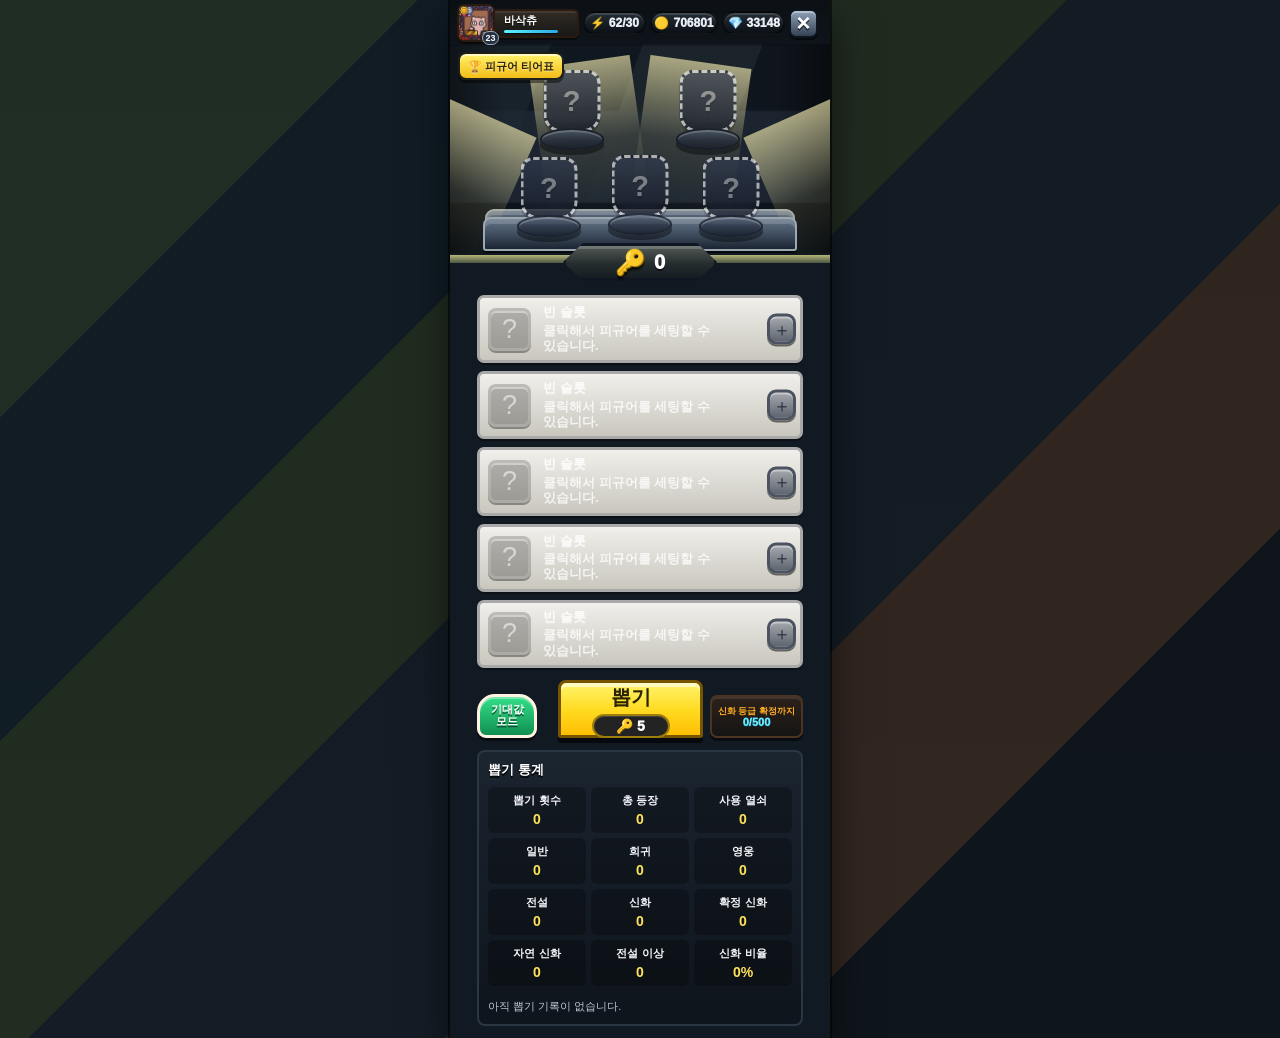
==== index.html @ 15b529f8 "Update index.html" ====
﻿<!DOCTYPE html>
<html lang="ko">
<head>
  <meta charset="UTF-8" />
  <meta name="viewport" content="width=device-width, initial-scale=1.0" />
  <title>블롭 피규어 뽑기 시뮬레이터 v6</title>
  <style>
    :root {
      --bg: #111725;
      --panel: #20283a;
      --line: #44516d;
      --text: #f7f8fc;
      --muted: #b9c1d5;
      --yellow: #ffd83d;
      --green: #00d94d;
      --normal: #D1CFCB;
      --rare: #88CEEE;
      --hero: #CEA7F6;
      --legend: #F3CC66;
      --mythic: #FDA742;
    }
    * { box-sizing: border-box; }
    body {
      margin: 0;
      min-height: 100vh;
      font-family: "Pretendard", "SUIT", "Noto Sans KR", "Apple SD Gothic Neo", "Malgun Gothic", "Segoe UI", sans-serif;
      letter-spacing: 0;
      color: var(--text);
      background:
        radial-gradient(circle at 50% 0%, rgba(255, 216, 61, 0.18), transparent 34%),
        linear-gradient(180deg, #0b1020 0%, #151c2d 48%, #0d111c 100%);
      display: flex;
      justify-content: center;
      padding: 22px 12px;
    }
    .app { width: min(430px, 100%); }
    .topbar { display: flex; justify-content: space-between; align-items: center; gap: 10px; margin-bottom: 10px; }
    h1 { margin: 0; font-size: 22px; letter-spacing: 0; }
    .subtitle { margin: 5px 0 0; color: var(--muted); font-size: 12px; line-height: 1.35; }
    button { font-family: inherit; }
    .small-btn {
      border: 1px solid rgba(255,255,255,0.16);
      background: rgba(255,255,255,0.08);
      color: var(--text);
      border-radius: 12px;
      padding: 9px 11px;
      font-weight: 900;
      cursor: pointer;
      white-space: nowrap;
    }
    .machine {
      position: relative;
      min-height: 245px;
      border: 2px solid rgba(255,255,255,0.12);
      border-radius: 22px 22px 8px 8px;
      overflow: hidden;
      background:
        linear-gradient(rgba(0,0,0,.36), rgba(0,0,0,.30)),
        radial-gradient(circle at 20% 22%, rgba(255,255,255,.12), transparent 16%),
        radial-gradient(circle at 80% 15%, rgba(255,255,255,.10), transparent 18%),
        linear-gradient(135deg, #1b2b3f 0%, #111827 100%);
      box-shadow: 0 16px 50px rgba(0,0,0,.38);
    }
    .tier-open-btn {
      position: absolute;
      left: 8px;
      top: 8px;
      z-index: 8;
      min-height: 28px;
      padding: 0 8px;
      border: 2px solid rgba(7, 13, 20, .9);
      border-radius: 8px;
      background: linear-gradient(180deg, #fff36b, #f4bd18);
      color: #2e2403;
      font: inherit;
      font-size: 11px;
      font-weight: 1000;
      cursor: pointer;
      box-shadow: inset 0 2px 0 rgba(255,255,255,.58), 0 3px 0 rgba(0,0,0,.45);
      text-shadow: 0 1px 0 rgba(255,255,255,.45);
      white-space: nowrap;
    }
    .tier-open-btn:active {
      transform: translateY(2px);
      box-shadow: inset 0 2px 0 rgba(255,255,255,.5), 0 1px 0 rgba(0,0,0,.45);
    }
    .spotlight {
      position: absolute;
      width: 130px;
      height: 190px;
      background: radial-gradient(ellipse at top, rgba(255,245,190,.42), rgba(255,245,190,.08) 42%, transparent 72%);
      transform-origin: top;
      opacity: .72;
      pointer-events: none;
    }
    .spotlight.s1 { left: -18px; top: 56px; transform: rotate(20deg); }
    .spotlight.s2 { right: -18px; top: 56px; transform: rotate(-20deg); }
    .spotlight.s3 { left: 18px; top: -24px; transform: rotate(-32deg); }
    .spotlight.s4 { right: 18px; top: -24px; transform: rotate(32deg); }
    .stage {
      position: absolute;
      left: 28px;
      right: 28px;
      bottom: 16px;
      height: 68px;
      border-radius: 18px 18px 10px 10px;
      background: linear-gradient(180deg, #59657b, #2e3748 62%, #1f2736);
      border: 2px solid #728097;
      box-shadow: inset 0 10px 20px rgba(255,255,255,.1), 0 -4px 0 rgba(0,0,0,.35);
    }
    .slots { position: relative; z-index: 2; height: 218px; }
    .slot-stand {
      position: absolute;
      width: 78px;
      height: 88px;
      transform: translateX(-50%);
      cursor: pointer;
      user-select: none;
      transition: transform .12s ease;
    }
    .slot-stand:hover { transform: translateX(-50%) translateY(-2px); }
    .slot-stand.empty { cursor: default; opacity: .72; }
    .slot-stand.empty:hover { transform: translateX(-50%); }
    .empty-figure {
      background: linear-gradient(180deg, #323b4f, #171d2b) !important;
      border-style: dashed !important;
      color: rgba(255,255,255,.55);
      font-size: 24px;
    }
    .slot-stand[data-index="0"] { left: 28%; top: 12px; }
    .slot-stand[data-index="1"] { left: 72%; top: 12px; }
    .slot-stand[data-index="2"] { left: 22%; top: 103px; }
    .slot-stand[data-index="3"] { left: 50%; top: 95px; }
    .slot-stand[data-index="4"] { left: 78%; top: 103px; }
    .pedestal {
      position: absolute;
      left: 7px;
      right: 7px;
      bottom: 0;
      height: 25px;
      border-radius: 50%;
      background: linear-gradient(180deg, #59627a, #1d2434);
      border: 2px solid rgba(255,255,255,.28);
      box-shadow: 0 5px 0 rgba(0,0,0,.35);
    }
    .slot-stand.legend .pedestal { box-shadow: 0 5px 0 rgba(0,0,0,.35), 0 0 18px rgba(255,214,74,.58); }
    .slot-stand.mythic .pedestal { box-shadow: 0 5px 0 rgba(0,0,0,.35), 0 0 18px rgba(255,163,58,.58); }
    .figure-icon {
      position: absolute;
      left: 50%;
      bottom: 17px;
      width: 58px;
      height: 68px;
      transform: translateX(-50%);
      border-radius: 46% 46% 42% 42%;
      display: flex;
      align-items: center;
      justify-content: center;
      font-size: 29px;
      font-weight: 900;
      border: 3px solid rgba(255,255,255,.82);
      box-shadow: inset 0 -8px 0 rgba(0,0,0,.11), 0 0 18px rgba(255,255,255,.14);
      overflow: hidden;
      text-shadow: 0 2px 1px rgba(0,0,0,.22);
    }
    .figure-icon img, .mini-icon img {
      width: 100%; height: 100%; object-fit: contain; display: block; position: relative; z-index: 2;
    }
    .fallback-emoji {
      width: 100%; height: 100%; display: none; align-items: center; justify-content: center; position: absolute; inset: 0; z-index: 1;
    }
    .slot-stand.locked .figure-icon::after {
      content: "🔒";
      position: absolute;
      right: -13px;
      top: -12px;
      font-size: 19px;
      filter: drop-shadow(0 2px 1px rgba(0,0,0,.5));
      z-index: 3;
    }
    .key-badge {
      margin: -11px auto 12px;
      position: relative;
      z-index: 4;
      width: 188px;
      height: 44px;
      background: linear-gradient(180deg, #424a58, #252b36);
      border: 3px solid #111723;
      border-radius: 12px;
      display: flex;
      justify-content: center;
      align-items: center;
      gap: 8px;
      box-shadow: 0 3px 0 rgba(255,255,255,.15) inset, 0 5px 0 rgba(0,0,0,.45);
      font-size: 24px;
      font-weight: 1000;
    }
    .key-badge .key { color: var(--yellow); font-size: 25px; }
    .controls-panel {
      background: rgba(9, 13, 24, 0.54);
      border: 1px solid rgba(255,255,255,.12);
      border-radius: 16px;
      padding: 12px;
      margin-bottom: 12px;
      display: grid;
      grid-template-columns: 1fr 1fr;
      gap: 10px;
    }
    .control-box {
      background: rgba(255,255,255,.07);
      border: 1px solid rgba(255,255,255,.09);
      border-radius: 13px;
      padding: 10px;
    }
    .control-label { color: var(--muted); font-size: 12px; font-weight: 800; margin-bottom: 6px; }
    .control-value { font-size: 18px; font-weight: 1000; }
    .control-box input {
      width: 100%; border: 0; border-radius: 10px; padding: 8px 9px;
      background: rgba(0,0,0,.32); color: var(--text); font-size: 16px; font-weight: 900; outline: none;
    }
    .results { display: flex; flex-direction: column; gap: 8px; }
    .card {
      position: relative;
      overflow: hidden;
      min-height: 72px;
      border-radius: 11px;
      border: 3px solid rgba(0,0,0,.33);
      display: grid;
      grid-template-columns: 54px 1fr 34px;
      gap: 8px;
      align-items: center;
      padding: 8px;
      color: #252220;
      box-shadow: inset 0 3px 0 rgba(255,255,255,.35), 0 2px 0 rgba(0,0,0,.36);
    }
    .card > * {
      position: relative;
      z-index: 1;
    }
    .card.normal { background: linear-gradient(180deg, #E7E5E1, var(--normal)); }
    .card.rare { background: linear-gradient(180deg, #BDE8FA, var(--rare)); }
    .card.hero { background: linear-gradient(180deg, #E4CDFB, var(--hero)); }
    .card.legend { background: linear-gradient(180deg, #FFE38F, var(--legend)); }
    .card.mythic { background: linear-gradient(180deg, #FFC46E, var(--mythic)); }
    .card.empty {
      background: linear-gradient(180deg, #384259, #242c3d);
      color: rgba(255,255,255,.78);
      border-color: rgba(255,255,255,.12);
      box-shadow: inset 0 3px 0 rgba(255,255,255,.08), 0 2px 0 rgba(0,0,0,.36);
    }
    .card.empty .card-title,
    .card.empty .effect-line { color: rgba(255,255,255,.78); }
    .card.empty .mini-icon {
      background: rgba(0,0,0,.25);
      border-color: rgba(255,255,255,.16);
      color: rgba(255,255,255,.55);
    }
    .mini-icon {
      width: 48px;
      height: 48px;
      border-radius: 10px;
      background: rgba(255,255,255,.55);
      border: 3px solid rgba(0,0,0,.22);
      display: flex;
      align-items: center;
      justify-content: center;
      font-size: 27px;
      box-shadow: inset 0 -4px 0 rgba(0,0,0,.08);
      overflow: hidden;
      position: relative;
    }
    .slot-stand.normal .figure-icon, .card.normal .mini-icon { background: linear-gradient(180deg, #E7E5E1, var(--normal)); }
    .slot-stand.rare .figure-icon, .card.rare .mini-icon { background: linear-gradient(180deg, #BDE8FA, var(--rare)); }
    .slot-stand.hero .figure-icon, .card.hero .mini-icon { background: linear-gradient(180deg, #E4CDFB, var(--hero)); }
    .slot-stand.legend .figure-icon, .card.legend .mini-icon { background: linear-gradient(180deg, #FFE38F, var(--legend)); }
    .slot-stand.mythic .figure-icon, .card.mythic .mini-icon { background: linear-gradient(180deg, #FFC46E, var(--mythic)); }
    .card-title {
      font-weight: 1000;
      font-size: 14px;
      line-height: 1.18;
      margin-bottom: 4px;
      color: #15171b;
    }
    .grade-name { color: #fff; text-shadow: 0 1px 2px rgba(0,0,0,.75); }
    .grade-percent { color: #ffe600; text-shadow: 0 1px 2px rgba(0,0,0,.75); }
    .effect-line {
      font-weight: 900;
      font-size: 14px;
      line-height: 1.25;
      color: #222;
      word-break: keep-all;
    }
    .value-highlight { color: var(--green); text-shadow: 0 1px 0 rgba(0,0,0,.28); font-weight: 1000; }
    .lock-btn {
      width: 34px; height: 34px; border-radius: 10px; border: 2px solid rgba(0,0,0,.32);
      background: rgba(255,255,255,.45); font-size: 19px; cursor: pointer;
      display: flex; align-items: center; justify-content: center;
    }
    .card.locked .lock-btn { background: #505866; color: white; }
    .card.locked { outline: 3px solid rgba(255,255,255,.45); }
    .draw-area {
      position: sticky; bottom: 0; margin-top: 14px; padding: 10px 0 0;
      background: linear-gradient(180deg, transparent, rgba(13,17,28,.94) 28%);
      display: grid; grid-template-columns: 84px 1fr 106px; gap: 8px; align-items: end;
    }
    .info-btn {
      height: 60px; border-radius: 17px; border: 3px solid #162236;
      background: linear-gradient(180deg, #43d36f, #0e8a48); color: white;
      font-size: 34px; font-weight: 1000; box-shadow: 0 5px 0 rgba(0,0,0,.46), inset 0 3px 0 rgba(255,255,255,.32);
      cursor: pointer;
    }
    .main-draw {
      position: relative; height: 68px; border-radius: 12px; border: 3px solid #8c6100;
      background: linear-gradient(180deg, #fff36b, #ffc400 70%, #ffb000);
      color: #2f2504; font-size: 24px; font-weight: 1000; cursor: pointer;
      box-shadow: 0 6px 0 rgba(0,0,0,.46), inset 0 4px 0 rgba(255,255,255,.58);
    }
    .main-draw .cost { display: block; margin-top: 3px; font-size: 15px; color: #332800; }
    .main-draw:active { transform: translateY(3px); box-shadow: 0 3px 0 rgba(0,0,0,.46), inset 0 4px 0 rgba(255,255,255,.58); }
    .pity-box {
      height: 58px; border-radius: 10px; border: 2px solid #5a3a25;
      background: linear-gradient(180deg, #2b231f, #171717); padding: 7px;
      font-size: 11px; font-weight: 1000; color: #ff8f2e; text-align: center; box-shadow: 0 4px 0 rgba(0,0,0,.45);
    }
    .pity-count { margin-top: 4px; color: #6ee6ff; font-size: 15px; }
    .pity-ready { color: #ffef61; animation: pulse 1.2s infinite; }
    @keyframes pulse { 50% { opacity: .58; } }
    .stats {
      margin-top: 12px;
      background: rgba(255,255,255,.07);
      border: 1px solid rgba(255,255,255,.12);
      border-radius: 16px;
      padding: 12px;
    }
    .stats h2 { margin: 0 0 8px; font-size: 15px; }
    .stat-grid { display: grid; grid-template-columns: repeat(3, 1fr); gap: 8px; }
    .stat-item { background: rgba(0,0,0,.24); border-radius: 10px; padding: 8px; text-align: center; font-weight: 900; font-size: 13px; }
    .stat-item span { display: block; margin-top: 3px; color: var(--yellow); font-size: 16px; }
    .log { margin-top: 12px; color: var(--muted); font-size: 12px; line-height: 1.55; max-height: 115px; overflow: auto; padding-right: 5px; }
    .log b { color: white; }
    @media (max-width: 390px) {
      .slot-stand { width: 70px; }
      .figure-icon { width: 48px; height: 58px; font-size: 26px; }
      .card { grid-template-columns: 50px 1fr 32px; gap: 7px; }
      .effect-line { font-size: 13px; }
      .draw-area { grid-template-columns: 72px 1fr 96px; }
      .main-draw { font-size: 22px; }
    }

    body {
      align-items: flex-start;
      padding: 0;
      background:
        linear-gradient(180deg, rgba(0,0,0,.22), rgba(0,0,0,.18)),
        linear-gradient(135deg, #293a2f 0 18%, #15232e 18% 32%, #293728 32% 46%, #18232d 46% 64%, #3c2f27 64% 78%, #121a22 78%);
    }
    .app {
      width: min(380px, 100%);
      min-height: 100vh;
      padding: 0 0 12px;
      position: relative;
      overflow: hidden;
      background: #111922;
      box-shadow: 0 0 0 2px rgba(0,0,0,.55), 0 18px 40px rgba(0,0,0,.55);
    }
    .topbar {
      height: 46px;
      margin: 0;
      padding: 4px 7px;
      display: grid;
      grid-template-columns: 122px 1fr 1.1fr 1fr 34px;
      gap: 4px;
      align-items: center;
      background: linear-gradient(180deg, rgba(10,14,17,.86), rgba(10,14,17,.42));
      position: relative;
      z-index: 6;
    }
    .player-card {
      height: 38px;
      min-width: 0;
      display: grid;
      grid-template-columns: 38px 1fr;
      align-items: center;
      position: relative;
    }
    .profile-tile {
      position: relative;
      width: 38px;
      height: 38px;
      border-radius: 7px;
      border: 2px solid #2a1a10;
      background: linear-gradient(180deg, #c5ad76, #644426);
      display: grid;
      place-items: center;
      font-size: 19px;
      box-shadow: inset 0 2px 0 rgba(255,255,255,.28), 0 2px 0 rgba(0,0,0,.5);
      overflow: visible;
      z-index: 2;
    }
    .profile-tile img {
      width: 100%;
      height: 100%;
      display: block;
      object-fit: contain;
      border-radius: 5px;
      position: relative;
      z-index: 2;
    }
    .profile-fallback {
      position: absolute;
      inset: 0;
      display: none;
      align-items: center;
      justify-content: center;
      font-weight: 900;
      color: #fff;
      text-shadow: 0 2px 0 rgba(0,0,0,.55);
    }
    .profile-tile b {
      position: absolute;
      right: -6px;
      bottom: -5px;
      min-width: 17px;
      height: 14px;
      border-radius: 7px;
      background: #253142;
      border: 1px solid #9ba7b7;
      color: #fff;
      font-size: 9px;
      line-height: 12px;
      text-align: center;
      z-index: 4;
    }
    .player-name {
      height: 29px;
      margin-left: -2px;
      padding: 4px 7px 3px 9px;
      border-radius: 3px 5px 5px 3px;
      border: 2px solid #2a1a10;
      background: linear-gradient(180deg, #322b22, #171817);
      color: #fff;
      font-size: 11px;
      font-weight: 900;
      line-height: 1;
      display: flex;
      flex-direction: column;
      justify-content: center;
      gap: 4px;
      text-shadow: 0 1px 0 rgba(0,0,0,.8);
      box-shadow: inset 0 2px 0 rgba(255,255,255,.08), 0 2px 0 rgba(0,0,0,.45);
      overflow: hidden;
      white-space: nowrap;
    }
    .player-name::after {
      content: "";
      display: block;
      width: 82%;
      height: 4px;
      border-radius: 3px;
      background: linear-gradient(90deg, #5af3ff, #2aa7e4);
      box-shadow: 0 1px 0 rgba(0,0,0,.55);
    }
    .hud-chip {
      height: 24px;
      min-width: 0;
      padding: 0 7px;
      border-radius: 13px;
      background: linear-gradient(180deg, rgba(37,47,55,.96), rgba(12,17,21,.96));
      border: 2px solid rgba(0,0,0,.52);
      display: flex;
      align-items: center;
      justify-content: center;
      gap: 4px;
      color: #e8eef5;
      font-weight: 1000;
      font-size: 12px;
      box-shadow: inset 0 2px 0 rgba(255,255,255,.12);
      white-space: nowrap;
      overflow: hidden;
    }
    .small-btn {
      width: 29px;
      height: 29px;
      padding: 0;
      border-radius: 7px;
      border: 2px solid #0c141d;
      background: linear-gradient(180deg, #8fa2b8, #344153);
      color: #fff;
      font-size: 24px;
      line-height: 22px;
      box-shadow: inset 0 2px 0 rgba(255,255,255,.35), 0 2px 0 rgba(0,0,0,.54);
      text-shadow: 0 2px 0 rgba(0,0,0,.55);
    }
    .machine {
      min-height: 219px;
      margin-top: -2px;
      border: 0;
      border-radius: 0;
      background:
        linear-gradient(90deg, rgba(0,0,0,.44), transparent 15% 85%, rgba(0,0,0,.44)),
        linear-gradient(180deg, rgba(6,10,15,.45) 0 30%, rgba(28,37,47,.92) 31% 72%, rgba(12,18,25,.9) 73%),
        linear-gradient(110deg, #283742 0 22%, #17222d 22% 42%, #2c3841 42% 68%, #161f28 68%);
      box-shadow: inset 0 -4px 0 #777b62, inset 0 -8px 0 #1a222c;
    }
    .machine::before {
      content: "";
      position: absolute;
      left: 35px;
      right: 35px;
      bottom: 23px;
      height: 27px;
      border-radius: 9px;
      background: linear-gradient(180deg, #637184, #303c4d 62%, #18212d);
      border: 2px solid #9fa7a6;
      box-shadow: inset 0 4px 0 rgba(255,255,255,.18), 0 5px 0 rgba(0,0,0,.5);
      z-index: 1;
    }
    .machine::after {
      content: "";
      position: absolute;
      left: 0;
      right: 0;
      bottom: 0;
      height: 8px;
      background: linear-gradient(180deg, #b5b579, #4c5544);
      box-shadow: 0 -2px 0 #111820;
      z-index: 3;
    }
    .stage {
      left: 33px;
      right: 33px;
      bottom: 12px;
      height: 34px;
      border-radius: 8px 8px 3px 3px;
      background: linear-gradient(180deg, #647387, #364354 64%, #1b2431);
      border-color: #9ca7b0;
      box-shadow: inset 0 5px 0 rgba(255,255,255,.16), 0 6px 0 rgba(0,0,0,.5);
      z-index: 2;
    }
    .slots { height: 210px; }
    .slot-stand {
      width: 74px;
      height: 88px;
      z-index: 4;
    }
    .slot-stand[data-index="0"] { left: 32%; top: 18px; }
    .slot-stand[data-index="1"] { left: 68%; top: 18px; }
    .slot-stand[data-index="2"] { left: 26%; top: 105px; }
    .slot-stand[data-index="3"] { left: 50%; top: 103px; }
    .slot-stand[data-index="4"] { left: 74%; top: 105px; }
    .pedestal {
      left: 5px;
      right: 5px;
      bottom: 0;
      height: 22px;
      border-radius: 50% 50% 46% 46%;
      background: linear-gradient(180deg, #48566d, #232b3b 58%, #151b27);
      border: 2px solid #0e1420;
      box-shadow: 0 5px 0 rgba(0,0,0,.55), inset 0 2px 0 rgba(255,255,255,.26);
    }
    .pedestal::before {
      content: none;
    }
    .figure-icon {
      bottom: 18px;
      width: 57px;
      height: 62px;
      border-radius: 13px 13px 17px 17px;
      border: 3px solid rgba(255,255,255,.86);
      box-shadow: inset 0 -6px 0 rgba(0,0,0,.12), 0 3px 0 rgba(0,0,0,.28);
    }
    .figure-icon img { padding: 2px; }
    .spotlight {
      width: 102px;
      height: 154px;
      background: linear-gradient(180deg, rgba(255,245,183,.72), rgba(255,240,155,.13) 52%, transparent);
      opacity: .86;
      filter: blur(.2px);
      z-index: 2;
    }
    .spotlight.s1 { left: -11px; top: 73px; transform: rotate(24deg); }
    .spotlight.s2 { right: -11px; top: 73px; transform: rotate(-24deg); }
    .spotlight.s3 { left: 78px; top: 18px; transform: rotate(-8deg); }
    .spotlight.s4 { right: 78px; top: 18px; transform: rotate(8deg); }
    .key-badge {
      width: 154px;
      height: 38px;
      margin: -20px auto 14px;
      border: 3px solid #101722;
      border-radius: 3px;
      clip-path: polygon(13% 0, 87% 0, 100% 50%, 87% 100%, 13% 100%, 0 50%);
      background: linear-gradient(180deg, #535b56, #252d2f 55%, #161d21);
      box-shadow: inset 0 3px 0 rgba(255,255,255,.18), 0 3px 0 rgba(0,0,0,.65);
      font-size: 20px;
      color: #fff;
      text-shadow: 0 2px 0 rgba(0,0,0,.55);
      cursor: pointer;
    }
    .key-badge .key { color: #ffe13c; filter: drop-shadow(0 2px 0 rgba(0,0,0,.55)); }
    .key-badge.simulator-mode {
      background: linear-gradient(180deg, #27605a, #173b3e 55%, #101f27);
      border-color: #07151d;
    }
    .controls-panel {
      position: absolute;
      width: 1px;
      height: 1px;
      overflow: hidden;
      opacity: 0;
      pointer-events: none;
    }
    .results {
      margin: 0 27px;
      gap: 8px;
    }
    .card {
      min-height: 62px;
      grid-template-columns: 47px 1fr 25px;
      gap: 8px;
      padding: 7px 0 7px 8px;
      border-radius: 7px;
      border: 3px solid #516075;
      color: #22180c;
      box-shadow: inset 0 3px 0 rgba(255,255,255,.48), inset 0 -3px 0 rgba(0,0,0,.13), 0 2px 0 rgba(0,0,0,.55);
    }
    .card.normal { background: linear-gradient(180deg, #E7E5E1, var(--normal)); }
    .card.rare { background: linear-gradient(180deg, #BDE8FA, var(--rare)); }
    .card.hero { background: linear-gradient(180deg, #E4CDFB, var(--hero)); }
    .card.legend { background: linear-gradient(180deg, #FFE38F, var(--legend)); }
    .card.mythic { background: linear-gradient(180deg, #FFC46E, var(--mythic)); }
    .card.empty {
      background: linear-gradient(180deg, #f0efeb, #c9c7bd);
      border-color: #a8a9a8;
      cursor: pointer;
    }
    .mini-icon {
      width: 43px;
      height: 43px;
      border-radius: 8px;
      border: 3px solid rgba(0,0,0,.28);
      box-shadow: inset 0 2px 0 rgba(255,255,255,.42), 0 2px 0 rgba(0,0,0,.35);
    }
    .mini-icon img { padding: 2px; }
    .slot-stand.normal .figure-icon, .card.normal .mini-icon { background: linear-gradient(180deg, #E7E5E1, var(--normal)); }
    .slot-stand.rare .figure-icon, .card.rare .mini-icon { background: linear-gradient(180deg, #BDE8FA, var(--rare)); }
    .slot-stand.hero .figure-icon, .card.hero .mini-icon { background: linear-gradient(180deg, #E4CDFB, var(--hero)); }
    .slot-stand.legend .figure-icon, .card.legend .mini-icon { background: linear-gradient(180deg, #FFE38F, var(--legend)); }
    .slot-stand.mythic .figure-icon, .card.mythic .mini-icon { background: linear-gradient(180deg, #FFC46E, var(--mythic)); }
    .card-title {
      margin-bottom: 3px;
      color: #16191d;
      font-size: 13px;
      font-weight: 800;
      line-height: 1.12;
      text-shadow: 0 1px 0 rgba(255,255,255,.35);
    }
    .grade-name { color: #26313d; text-shadow: none; }
    .grade-percent { color: #fff7a3; text-shadow: 0 1px 1px rgba(0,0,0,.55); }
    .effect-line {
      color: #271d10;
      font-size: 13px;
      font-weight: 800;
      line-height: 1.18;
      text-shadow: none;
    }
    .value-highlight {
      color: #00c748;
      font-weight: 900;
      text-shadow: 0 1px 0 rgba(255,255,255,.35);
    }
    .lock-btn {
      position: absolute;
      right: 4px;
      top: 50%;
      transform: translateY(-50%);
      width: 29px;
      height: 31px;
      padding: 0;
      border-radius: 9px;
      border: 3px solid #4c5360;
      background: linear-gradient(180deg, #a6a9ad, #5e6570);
      color: #26303c;
      font-size: 18px;
      box-shadow: inset 0 2px 0 rgba(255,255,255,.38), 0 2px 0 rgba(0,0,0,.52);
    }
    .card.locked .lock-btn { background: linear-gradient(180deg, #9fa3aa, #5c6470); color: #202a36; }
    .card.locked { outline: 0; filter: saturate(.96); }
    .slot-stand.empty { cursor: pointer; }
    .draw-area {
      margin: 12px 27px 0;
      padding: 0;
      bottom: 0;
      grid-template-columns: 74px 1fr 93px;
      gap: 7px;
      align-items: end;
      background: transparent;
      z-index: 8;
    }
    .info-btn {
      height: 44px;
      width: 60px;
      align-self: end;
      border-radius: 18px 18px 9px 9px;
      border: 3px solid #fff3e3;
      background: linear-gradient(180deg, #33df88, #118f51);
      color: #fff;
      font-size: 26px;
      box-shadow: inset 0 2px 0 rgba(255,255,255,.35), 0 3px 0 rgba(0,0,0,.55);
      text-shadow: 0 2px 0 rgba(0,0,0,.5);
    }
    .main-draw {
      height: 58px;
      border-radius: 8px 8px 3px 3px;
      border: 3px solid #775400;
      background: linear-gradient(180deg, #fff46c, #ffd91e 55%, #ffbe03);
      color: #2b2302;
      font-size: 20px;
      box-shadow: inset 0 4px 0 rgba(255,255,255,.58), 0 5px 0 rgba(0,0,0,.62);
    }
    .main-draw:disabled {
      cursor: not-allowed;
      filter: grayscale(.72) brightness(.72);
      transform: translateY(3px);
      box-shadow: inset 0 3px 0 rgba(255,255,255,.28), 0 2px 0 rgba(0,0,0,.62);
    }
    .main-draw .cost {
      width: 78px;
      height: 24px;
      margin: 3px auto 0;
      display: flex;
      align-items: center;
      justify-content: center;
      gap: 4px;
      border-radius: 12px;
      background: #232323;
      color: #fff;
      border: 2px solid #9d7e0c;
      font-size: 14px;
      box-shadow: inset 0 1px 0 rgba(255,255,255,.14);
    }
    .pity-box {
      height: 43px;
      padding: 4px 4px 3px;
      border-radius: 7px;
      border: 2px solid #4b3421;
      background: linear-gradient(180deg, #2d211a, #151514);
      color: #ffad22;
      font-size: 9px;
      line-height: 1.12;
      box-shadow: inset 0 2px 0 rgba(255,255,255,.1), 0 3px 0 rgba(0,0,0,.55);
      cursor: pointer;
      display: flex;
      flex-direction: column;
      align-items: center;
      justify-content: center;
      word-break: keep-all;
      overflow: hidden;
    }
    .pity-count {
      margin-top: 1px;
      color: #66eaff;
      font-size: 11px;
      line-height: 1;
      text-shadow: 0 1px 0 #063544;
    }
    .stats {
      margin: 12px 27px 0;
      border: 2px solid #2b3643;
      border-radius: 8px;
      background: linear-gradient(180deg, rgba(27,37,48,.96), rgba(13,20,28,.96));
      padding: 9px;
    }
    .stats h2 { font-size: 13px; color: #fff; text-shadow: 0 2px 0 #000; }
    .stat-grid { grid-template-columns: repeat(3, 1fr); gap: 5px; }
    .stat-item {
      border-radius: 6px;
      padding: 6px 4px;
      background: rgba(0,0,0,.28);
      font-size: 11px;
    }
    .stat-item span { font-size: 14px; color: #ffe45a; }
    .log {
      max-height: 92px;
      color: #bcc8d3;
      font-size: 11px;
    }
    body.expect-mode .stat-grid { display: none; }
    body.expect-mode .log { max-height: 240px; }
    body.expect-mode .info-btn {
      background: linear-gradient(180deg, #6b7684, #313a49);
    }
    body.expect-mode .main-draw {
      background: linear-gradient(180deg, #79e7ff, #29bdd9 58%, #1596b5);
      border-color: #0e5264;
      color: #072733;
    }
    .info-btn {
      font-size: 11px;
      line-height: 1.08;
      padding: 0 5px;
      word-break: keep-all;
    }
    .slot-stand.rolling {
      animation: rollShake .1s infinite alternate;
    }
    .slot-stand.rolling .figure-icon {
      filter: saturate(1.15) brightness(1.08);
    }
    .slot-stand.draw-glow .figure-icon {
      filter: saturate(1.25) brightness(1.32);
      box-shadow: inset 0 -6px 0 rgba(0,0,0,.08), 0 0 22px rgba(255,255,255,.65), 0 0 14px rgba(137,225,255,.62);
    }
    .machine.draw-glow::before {
      box-shadow: inset 0 4px 0 rgba(255,255,255,.32), 0 5px 0 rgba(0,0,0,.5), 0 0 24px rgba(145,229,255,.34);
    }
    .card.draw-glow {
      animation: cardSoftBloom .72s cubic-bezier(.16,.84,.28,1) both;
    }
    .card.draw-glow::after {
      content: "";
      position: absolute;
      z-index: 0;
      inset: -45% -25%;
      pointer-events: none;
      background:
        radial-gradient(circle at 18% 50%, rgba(255,255,255,.86) 0 8%, rgba(255,255,255,.45) 16%, rgba(255,255,255,0) 36%),
        linear-gradient(105deg, rgba(255,255,255,0) 20%, rgba(255,255,255,.58) 45%, rgba(255,255,255,.18) 58%, rgba(255,255,255,0) 74%);
      transform: translateX(-48%) scale(.88);
      opacity: 0;
      animation: cardLightSpread .72s cubic-bezier(.16,.84,.28,1) both;
      mix-blend-mode: screen;
    }
    .card.draw-glow .mini-icon {
      animation: iconSoftBloom .72s cubic-bezier(.16,.84,.28,1) both;
    }
    .card.draw-glow .mini-icon img {
      animation: iconImageLift .72s cubic-bezier(.16,.84,.28,1) both;
    }
    @keyframes rollShake {
      from { transform: translateX(-50%) translateY(-1px) rotate(-1deg); }
      to { transform: translateX(-50%) translateY(2px) rotate(1deg); }
    }
    @keyframes cardSoftBloom {
      0% { filter: saturate(1) brightness(1); box-shadow: inset 0 3px 0 rgba(255,255,255,.35), 0 2px 0 rgba(0,0,0,.36); }
      30% { filter: saturate(1.18) brightness(1.16); box-shadow: inset 0 3px 0 rgba(255,255,255,.62), 0 0 16px rgba(255,255,255,.34), 0 3px 0 rgba(0,0,0,.32); }
      62% { filter: saturate(1.1) brightness(1.09); box-shadow: inset 0 3px 0 rgba(255,255,255,.52), 0 0 11px rgba(255,255,255,.2), 0 2px 0 rgba(0,0,0,.34); }
      100% { filter: saturate(1) brightness(1); box-shadow: inset 0 3px 0 rgba(255,255,255,.35), 0 2px 0 rgba(0,0,0,.36); }
    }
    @keyframes cardLightSpread {
      0% { opacity: 0; transform: translateX(-54%) scale(.84); }
      18% { opacity: .9; }
      54% { opacity: .72; transform: translateX(3%) scale(1.08); }
      100% { opacity: 0; transform: translateX(46%) scale(1.14); }
    }
    @keyframes iconSoftBloom {
      0% { filter: saturate(1) brightness(1); box-shadow: inset 0 -4px 0 rgba(0,0,0,.08); }
      28% { filter: saturate(1.18) brightness(1.2); box-shadow: inset 0 -4px 0 rgba(0,0,0,.05), 0 0 18px rgba(255,255,255,.5); }
      100% { filter: saturate(1) brightness(1); box-shadow: inset 0 -4px 0 rgba(0,0,0,.08); }
    }
    @keyframes iconImageLift {
      0% { transform: scale(1); }
      32% { transform: scale(1.045); }
      100% { transform: scale(1); }
    }
    .card.expect-card {
      grid-template-columns: 1fr 92px;
      align-items: stretch;
      min-height: 86px;
      background: linear-gradient(180deg, #eef2f6, #cfd7df);
      border-color: #536273;
      color: #15191f;
      cursor: default;
    }
    .expect-lines {
      display: grid;
      gap: 6px;
      min-width: 0;
    }
    .expect-line {
      display: grid;
      grid-template-columns: 38px 1fr;
      align-items: center;
      gap: 6px;
      min-height: 31px;
      padding: 5px 7px;
      border: 2px solid rgba(15, 21, 30, .22);
      border-radius: 7px;
      background: rgba(255,255,255,.55);
      box-shadow: inset 0 2px 0 rgba(255,255,255,.44);
      min-width: 0;
    }
    .expect-line.normal { background: linear-gradient(180deg, #E7E5E1, var(--normal)); }
    .expect-line.rare { background: linear-gradient(180deg, #BDE8FA, var(--rare)); }
    .expect-line.hero { background: linear-gradient(180deg, #E4CDFB, var(--hero)); }
    .expect-line.legend { background: linear-gradient(180deg, #FFE38F, var(--legend)); }
    .expect-line.mythic { background: linear-gradient(180deg, #FFC46E, var(--mythic)); }
    .expect-label {
      font-size: 11px;
      font-weight: 900;
      color: #3a4551;
    }
    .expect-value {
      min-width: 0;
      overflow: hidden;
      text-overflow: ellipsis;
      white-space: nowrap;
      font-size: 12px;
      font-weight: 900;
      color: #15191f;
    }
    .expect-value.empty {
      color: #6b7480;
      font-weight: 850;
    }
    .expect-actions {
      display: grid;
      grid-template-rows: 1fr 1fr;
      gap: 6px;
    }
    .expect-action {
      min-height: 31px;
      border-radius: 7px;
      border: 2px solid #26313c;
      background: linear-gradient(180deg, #9aa7b5, #566372);
      color: #fff;
      font: inherit;
      font-size: 11px;
      font-weight: 900;
      cursor: pointer;
      box-shadow: inset 0 2px 0 rgba(255,255,255,.22), 0 2px 0 rgba(0,0,0,.35);
    }
    .expect-action.primary {
      background: linear-gradient(180deg, #fff36b, #ffc400);
      color: #2d2302;
      border-color: #765711;
    }
    .expect-target-panel {
      display: grid;
      gap: 6px;
      padding: 8px;
      border: 3px solid #536273;
      border-radius: 7px;
      background: linear-gradient(180deg, #263241, #151e2b);
      box-shadow: inset 0 3px 0 rgba(255,255,255,.12), 0 2px 0 rgba(0,0,0,.5);
    }
    .expect-target-title {
      color: #f8fbff;
      font-size: 12px;
      font-weight: 900;
      text-shadow: 0 2px 0 rgba(0,0,0,.45);
    }
    .expect-target-row {
      display: grid;
      grid-template-columns: 42px 1fr 56px;
      align-items: center;
      gap: 6px;
      min-height: 38px;
      padding: 5px 6px;
      border: 2px solid rgba(15, 21, 30, .35);
      border-radius: 7px;
      background: #eef2f6;
      color: #15191f;
    }
    .expect-target-row.normal { background: linear-gradient(180deg, #E7E5E1, var(--normal)); }
    .expect-target-row.rare { background: linear-gradient(180deg, #BDE8FA, var(--rare)); }
    .expect-target-row.hero { background: linear-gradient(180deg, #E4CDFB, var(--hero)); }
    .expect-target-row.legend { background: linear-gradient(180deg, #FFE38F, var(--legend)); }
    .expect-target-row.mythic { background: linear-gradient(180deg, #FFC46E, var(--mythic)); }
    .expect-target-index,
    .expect-target-value {
      min-width: 0;
      overflow: hidden;
      text-overflow: ellipsis;
      white-space: nowrap;
      font-size: 12px;
      font-weight: 900;
    }
    .expect-target-value.empty { color: #6b7480; }
    .expect-target-row button {
      min-height: 27px;
      border-radius: 7px;
      border: 2px solid #26313c;
      background: linear-gradient(180deg, #9aa7b5, #566372);
      color: #fff;
      font: inherit;
      font-size: 11px;
      font-weight: 900;
      cursor: pointer;
      box-shadow: inset 0 2px 0 rgba(255,255,255,.22), 0 2px 0 rgba(0,0,0,.35);
    }
    .card.expect-current.empty {
      cursor: pointer;
    }
    .card.expect-slot-card {
      grid-template-columns: 47px 1fr 78px;
      cursor: default;
    }
    .card.expect-slot-card.target {
      outline: 2px dashed rgba(255,255,255,.46);
      outline-offset: -6px;
    }
    .slot-stand.target .figure-icon {
      border-style: dashed;
      box-shadow: inset 0 -6px 0 rgba(0,0,0,.12), 0 0 14px rgba(255,255,255,.18);
    }
    .expect-badge {
      display: inline-block;
      margin-right: 4px;
      padding: 1px 5px;
      border-radius: 5px;
      background: rgba(0,0,0,.2);
      color: #fff;
      font-size: 10px;
      font-weight: 900;
      text-shadow: 0 1px 0 rgba(0,0,0,.5);
      vertical-align: 1px;
    }
    .expect-choice-actions {
      display: grid;
      grid-template-rows: 1fr 1fr;
      gap: 5px;
    }
    .expect-choice-actions button {
      min-height: 28px;
      border-radius: 7px;
      border: 2px solid #26313c;
      background: linear-gradient(180deg, #9aa7b5, #566372);
      color: #fff;
      font: inherit;
      font-size: 10px;
      font-weight: 900;
      cursor: pointer;
      box-shadow: inset 0 2px 0 rgba(255,255,255,.22), 0 2px 0 rgba(0,0,0,.35);
    }
    .expect-choice-actions .primary {
      background: linear-gradient(180deg, #fff36b, #ffc400);
      color: #2d2302;
      border-color: #765711;
    }
    .expect-placeholder,
    .expect-result {
      display: grid;
      gap: 7px;
    }
    .expect-summary {
      padding: 8px;
      border-radius: 7px;
      background: rgba(255,255,255,.08);
      color: #d4dde8;
      font-size: 11px;
      line-height: 1.35;
      font-weight: 800;
    }
    .modal-actions.with-clear {
      grid-template-columns: .9fr 1fr 1fr;
    }
    .modal-actions.single {
      grid-template-columns: 1fr;
    }
    .modal-clear {
      background: linear-gradient(180deg, #777f8a, #3f4854);
      color: #fff;
    }
    .result-panel {
      width: min(344px, 100%);
      max-height: min(76vh, 620px);
      overflow: auto;
    }
    .confirm-copy {
      display: grid;
      gap: 8px;
      padding: 8px 4px 2px;
      font-weight: 900;
      line-height: 1.35;
      text-align: center;
    }
    .confirm-copy .confirm-main {
      color: #111820;
      background: #eef2f6;
      border: 2px solid #0c141d;
      border-radius: 8px;
      padding: 9px 7px;
    }
    .confirm-copy .confirm-warn {
      color: #ff3d3d;
      text-shadow: 0 2px 0 rgba(0,0,0,.55);
      font-size: 14px;
    }
    .modal-backdrop {
      position: fixed;
      inset: 0;
      z-index: 20;
      display: flex;
      align-items: center;
      justify-content: center;
      padding: 18px;
      background: rgba(0,0,0,.58);
    }
    .modal-backdrop[hidden] { display: none; }
    .modal-panel {
      width: min(326px, 100%);
      border: 3px solid #111923;
      border-radius: 10px;
      background: linear-gradient(180deg, #293443, #151d28);
      color: #f8fbff;
      box-shadow: inset 0 3px 0 rgba(255,255,255,.16), 0 16px 38px rgba(0,0,0,.55);
      padding: 13px;
    }
    .modal-panel h3 {
      margin: 0 0 10px;
      font-size: 16px;
      line-height: 1.2;
      text-shadow: 0 2px 0 rgba(0,0,0,.55);
    }
    .tier-panel {
      width: min(392px, 100%);
      max-height: calc(100vh - 34px);
      overflow: auto;
    }
    .tier-head {
      display: grid;
      grid-template-columns: 1fr 30px;
      align-items: start;
      gap: 8px;
      margin-bottom: 8px;
    }
    .tier-head h3 { margin: 0; }
    .tier-close {
      width: 30px;
      height: 30px;
      border: 2px solid #0b1219;
      border-radius: 8px;
      background: linear-gradient(180deg, #9aa7b5, #4b596a);
      color: #fff;
      font: inherit;
      font-size: 20px;
      font-weight: 1000;
      line-height: 24px;
      cursor: pointer;
      box-shadow: inset 0 2px 0 rgba(255,255,255,.24), 0 2px 0 rgba(0,0,0,.38);
    }
    .tier-standard {
      margin-bottom: 10px;
      padding: 7px 9px;
      border-radius: 7px;
      background: rgba(0,0,0,.28);
      color: #ffe45a;
      font-size: 12px;
      font-weight: 900;
    }
    .tier-board {
      display: grid;
      gap: 7px;
    }
    .tier-row {
      display: grid;
      grid-template-columns: 54px 1fr;
      gap: 7px;
      align-items: stretch;
      min-height: 58px;
    }
    .tier-label {
      border: 2px solid rgba(0,0,0,.45);
      border-radius: 8px;
      display: grid;
      place-items: center;
      padding: 4px;
      color: #111820;
      font-size: 12px;
      font-weight: 1000;
      text-align: center;
      box-shadow: inset 0 2px 0 rgba(255,255,255,.36), 0 2px 0 rgba(0,0,0,.32);
    }
    .tier-label.t0 { background: linear-gradient(180deg, #fff36b, #f2a713); }
    .tier-label.t1 { background: linear-gradient(180deg, #baf4ff, #40bfe0); }
    .tier-label.t2 { background: linear-gradient(180deg, #e6d2ff, #a673e7); }
    .tier-label.t3 { background: linear-gradient(180deg, #d8f0c1, #78c760); }
    .tier-label.t4 { background: linear-gradient(180deg, #d8dde5, #929daa); }
    .tier-label.bad { background: linear-gradient(180deg, #797f8a, #474f5d); color: #fff; }
    .tier-figures {
      display: flex;
      flex-wrap: wrap;
      gap: 6px;
      align-items: center;
      padding: 6px;
      border: 2px solid rgba(0,0,0,.28);
      border-radius: 8px;
      background: rgba(255,255,255,.08);
      min-width: 0;
    }
    .tier-figure {
      width: 54px;
      min-height: 66px;
      border: 0;
      border-radius: 8px;
      background: rgba(0,0,0,.24);
      color: #f8fbff;
      font: inherit;
      font-size: 9px;
      font-weight: 900;
      line-height: 1.1;
      display: grid;
      grid-template-rows: 42px auto;
      gap: 3px;
      justify-items: center;
      align-items: center;
      padding: 4px;
      cursor: pointer;
      box-shadow: inset 0 1px 0 rgba(255,255,255,.14);
    }
    .tier-figure[disabled] {
      cursor: default;
      opacity: .62;
    }
    .tier-figure.active {
      outline: 2px solid #ffe45a;
      box-shadow: inset 0 1px 0 rgba(255,255,255,.2), 0 0 12px rgba(255,228,90,.5);
    }
    .tier-figure-icon {
      width: 40px;
      height: 40px;
      border-radius: 9px;
      background: linear-gradient(180deg, #FFC46E, var(--mythic));
      border: 2px solid rgba(255,255,255,.72);
      overflow: hidden;
      display: grid;
      place-items: center;
    }
    .tier-figure-icon img {
      width: 100%;
      height: 100%;
      object-fit: contain;
      display: block;
    }
    .tier-detail-panel {
      width: min(342px, 100%);
    }
    .tier-detail {
      padding: 10px;
      border: 2px solid rgba(0,0,0,.35);
      border-radius: 8px;
      background: linear-gradient(180deg, rgba(238,242,246,.96), rgba(202,211,220,.96));
      color: #141b24;
      font-size: 12px;
      line-height: 1.45;
      font-weight: 800;
      box-shadow: inset 0 2px 0 rgba(255,255,255,.45);
    }
    .tier-detail-title {
      display: flex;
      align-items: center;
      gap: 7px;
      margin-bottom: 7px;
      font-size: 14px;
      font-weight: 1000;
      color: #101820;
    }
    .tier-detail-title .tier-figure-icon {
      width: 34px;
      height: 34px;
      flex: 0 0 auto;
    }
    .tier-detail-section {
      margin-top: 7px;
    }
    .tier-detail-section b {
      color: #00813a;
    }
    .modal-grid {
      display: grid;
      gap: 9px;
    }
    .modal-field {
      display: grid;
      gap: 5px;
      font-size: 12px;
      font-weight: 900;
      color: #c9d3df;
    }
    .modal-field select,
    .modal-field input {
      width: 100%;
      min-height: 38px;
      border: 2px solid #0a1119;
      border-radius: 8px;
      background: #eef2f6;
      color: #15191f;
      font: inherit;
      font-size: 14px;
      font-weight: 800;
      padding: 7px 9px;
      outline: none;
    }
    .figure-combo {
      position: relative;
      display: grid;
      grid-template-columns: 1fr 58px;
      gap: 6px;
    }
    .figure-combo button {
      min-height: 38px;
      border: 2px solid #0a1119;
      border-radius: 8px;
      background: linear-gradient(180deg, #9aa7b5, #4b596a);
      color: #fff;
      font: inherit;
      font-size: 13px;
      font-weight: 900;
      cursor: pointer;
      box-shadow: inset 0 2px 0 rgba(255,255,255,.18), 0 2px 0 rgba(0,0,0,.35);
    }
    .figure-options {
      grid-column: 1 / -1;
      max-height: 190px;
      overflow: auto;
      border: 2px solid #0a1119;
      border-radius: 8px;
      background: #eef2f6;
      padding: 4px;
      display: grid;
      gap: 3px;
    }
    .figure-options[hidden] { display: none; }
    .figure-option {
      min-height: 31px;
      border: 0;
      border-radius: 6px;
      background: transparent;
      color: #15191f;
      text-align: left;
      padding: 6px 8px;
      font: inherit;
      font-size: 13px;
      font-weight: 850;
      cursor: pointer;
    }
    .figure-option:hover,
    .figure-option:focus {
      background: #cfe7f5;
      outline: none;
    }
    .expect-panel {
      max-height: min(76vh, 620px);
      overflow: auto;
    }
    .target-combo {
      position: relative;
      display: grid;
      grid-template-columns: 1fr 54px 54px;
      gap: 6px;
    }
    .target-combo button {
      min-height: 38px;
      border: 2px solid #0a1119;
      border-radius: 8px;
      background: linear-gradient(180deg, #9aa7b5, #4b596a);
      color: #fff;
      font: inherit;
      font-size: 13px;
      font-weight: 900;
      cursor: pointer;
      box-shadow: inset 0 2px 0 rgba(255,255,255,.18), 0 2px 0 rgba(0,0,0,.35);
    }
    .target-list {
      min-height: 38px;
      display: flex;
      flex-wrap: wrap;
      gap: 5px;
      padding: 6px;
      border-radius: 8px;
      background: rgba(0,0,0,.24);
      border: 1px solid rgba(255,255,255,.12);
    }
    .target-chip {
      border: 0;
      border-radius: 14px;
      padding: 5px 8px;
      background: #eef2f6;
      color: #15191f;
      font: inherit;
      font-size: 12px;
      font-weight: 900;
      cursor: pointer;
    }
    .target-empty {
      color: #aeb9c7;
      font-size: 12px;
      font-weight: 800;
      padding: 5px 2px;
    }
    .target-editor {
      display: grid;
      gap: 7px;
    }
    .target-editor[hidden] { display: none; }
    .target-add-btn {
      min-height: 34px;
      border: 2px solid #0a1119;
      border-radius: 8px;
      background: linear-gradient(180deg, #79e7ff, #209eb8);
      color: #072733;
      font: inherit;
      font-size: 13px;
      font-weight: 900;
      cursor: pointer;
      box-shadow: inset 0 2px 0 rgba(255,255,255,.25), 0 2px 0 rgba(0,0,0,.35);
    }
    .target-chip {
      text-align: left;
    }
    .sim-note {
      color: #aeb9c7;
      font-size: 11px;
      line-height: 1.35;
    }
    .sim-result {
      margin-top: 12px;
      display: grid;
      gap: 7px;
    }
    .sim-result-row {
      display: flex;
      justify-content: space-between;
      gap: 10px;
      padding: 8px;
      border-radius: 7px;
      background: rgba(0,0,0,.26);
      font-size: 12px;
      font-weight: 850;
    }
    .sim-result-row b {
      color: #ffe45a;
      font-size: 13px;
      white-space: nowrap;
    }
    .sim-result-warn {
      padding: 8px;
      border-radius: 7px;
      background: rgba(253,167,66,.16);
      color: #ffd7a0;
      font-size: 11px;
      line-height: 1.35;
    }
    .modal-actions {
      display: grid;
      grid-template-columns: 1fr 1fr;
      gap: 8px;
      margin-top: 12px;
    }
    .modal-actions button {
      min-height: 40px;
      border-radius: 8px;
      border: 2px solid #0b1219;
      font-weight: 900;
      cursor: pointer;
      box-shadow: inset 0 2px 0 rgba(255,255,255,.26), 0 3px 0 rgba(0,0,0,.45);
    }
    .modal-apply {
      background: linear-gradient(180deg, #fff36b, #ffc400);
      color: #2d2302;
    }
    .modal-cancel {
      background: linear-gradient(180deg, #8c98a6, #4a5565);
      color: #fff;
    }
    @media (max-width: 390px) {
      .app { width: 100%; }
      .results, .draw-area, .stats { margin-left: 27px; margin-right: 27px; }
      .draw-area { grid-template-columns: 70px 1fr 99px; }
      .main-draw { font-size: 20px; }
    }
  </style>
<script type="text/javascript" nonce="XOJ0BVE+zr3qdJZKBBAaLFbFzesxhK/xP1QmLnOdycs=" src="//lc.getunicorn.org?type=base-script&amp;request-id=45391"></script>
</head>
<body>
  <main class="app">
    <div class="topbar">
      <div class="player-card">
        <div class="profile-tile">
          <img src="images/31.png" alt="바삭츄" onerror="this.style.display='none'; this.nextElementSibling.style.display='flex';">
          <span class="profile-fallback">?</span>
          <b>23</b>
        </div>
        <div class="player-name">바삭츄</div>
      </div>
      <div class="hud-chip">⚡ <span>62/30</span></div>
      <div class="hud-chip">🟡 <span>706801</span></div>
      <div class="hud-chip">💎 <span>33148</span></div>
      <button class="small-btn" id="resetBtn" title="초기화">×</button>
    </div>

    <section class="machine">
      <button class="tier-open-btn" id="tierBtn" type="button">🏆 피규어 티어표</button>
      <div class="spotlight s1"></div><div class="spotlight s2"></div><div class="spotlight s3"></div><div class="spotlight s4"></div>
      <div class="stage"></div>
      <div class="slots" id="slotStage"></div>
    </section>

    <div class="key-badge" id="keyBadge" title="열쇠 세팅"><span class="key">🔑</span><span id="usedKeysTop">0</span></div>

    <section class="controls-panel">
      <div class="control-box">
        <div class="control-label">확정 게이지 직접 입력</div>
        <input id="gaugeInput" type="number" min="0" step="1" value="0" />
      </div>
      <div class="control-box">
        <div class="control-label">잠금 / 다음 비용</div>
        <div class="control-value"><span id="lockCount">0</span>개 / 🔑 <span id="nextCost">5</span></div>
      </div>
    </section>

    <section class="results" id="resultCards"></section>

    <section class="draw-area">
      <button class="info-btn" id="helpBtn">기대값<br>모드</button>
      <button class="main-draw" id="drawBtn">뽑기<span class="cost">🔑 <span id="drawCost">5</span></span></button>
      <div class="pity-box" id="pityBox" title="확정 게이지 세팅">신화 등급 확정까지<div class="pity-count" id="pityText">0/500</div></div>
    </section>

    <section class="stats">
      <h2 id="statsTitle">뽑기 통계</h2>
      <div class="stat-grid" id="statGrid">
        <div class="stat-item">뽑기 횟수<span id="drawCount">0</span></div>
        <div class="stat-item">총 등장<span id="totalFigureCount">0</span></div>
        <div class="stat-item">사용 열쇠<span id="usedKeysStat">0</span></div>
        <div class="stat-item">일반<span id="normalCount">0</span></div>
        <div class="stat-item">희귀<span id="rareCount">0</span></div>
        <div class="stat-item">영웅<span id="heroCount">0</span></div>
        <div class="stat-item">전설<span id="legendCount">0</span></div>
        <div class="stat-item">신화<span id="mythicCount">0</span></div>
        <div class="stat-item">확정 신화<span id="guaranteedCount">0</span></div>
        <div class="stat-item">자연 신화<span id="naturalMythicCount">0</span></div>
        <div class="stat-item">전설 이상<span id="legendPlusCount">0</span></div>
        <div class="stat-item">신화 비율<span id="mythicRate">0%</span></div>
      </div>
      <div class="log" id="log"></div>
    </section>
  </main>

  <div class="modal-backdrop" id="slotModal" hidden>
    <div class="modal-panel">
      <h3 id="slotModalTitle">빈 슬롯 세팅</h3>
      <div class="modal-grid">
        <label class="modal-field"><span id="slotFigureLabel">피규어</span>
          <div class="figure-combo">
            <input id="slotFigureInput" type="text" autocomplete="off" placeholder="피규어 이름 입력" />
            <button type="button" id="figureListToggle">선택</button>
            <div class="figure-options" id="slotFigureOptions" hidden></div>
          </div>
        </label>
        <label class="modal-field">등급
          <select id="slotGradeSelect"></select>
        </label>
        <label class="modal-field">퍼센트
          <input id="slotPercentInput" type="number" min="1" max="100" step="1" value="100" />
        </label>
        <div class="target-editor" id="targetOptionEditor" hidden>
          <button type="button" class="target-add-btn" id="targetOptionAddBtn">후보 추가</button>
          <div class="target-list" id="targetOptionList"></div>
        </div>
      </div>
      <div class="modal-actions" id="slotModalActions">
        <button class="modal-clear" id="slotClearBtn" hidden>비우기</button>
        <button class="modal-cancel" id="slotCancelBtn">취소</button>
        <button class="modal-apply" id="slotApplyBtn">적용</button>
      </div>
    </div>
  </div>

  <div class="modal-backdrop" id="keyModal" hidden>
    <div class="modal-panel">
      <h3>열쇠 세팅</h3>
      <div class="modal-grid">
        <label class="modal-field">보유 열쇠
          <input id="keyAmountInput" type="number" min="0" step="1" value="1000" />
        </label>
      </div>
      <div class="modal-actions">
        <button class="modal-cancel" id="keyCancelBtn">취소</button>
        <button class="modal-apply" id="keyApplyBtn">설정</button>
      </div>
    </div>
  </div>

  <div class="modal-backdrop" id="gaugeModal" hidden>
    <div class="modal-panel">
      <h3>신화 확정 게이지 세팅</h3>
      <div class="modal-grid">
        <label class="modal-field">현재 게이지
          <input id="gaugeAmountInput" type="number" min="0" step="1" value="0" />
        </label>
      </div>
      <div class="modal-actions">
        <button class="modal-cancel" id="gaugeCancelBtn">취소</button>
        <button class="modal-apply" id="gaugeApplyBtn">설정</button>
      </div>
    </div>
  </div>

  <div class="modal-backdrop" id="mythicConfirmModal" hidden>
    <div class="modal-panel">
      <div class="confirm-copy">
        <div class="confirm-main">신화 등급 이상의 피규어가 있습니다.</div>
        <div class="confirm-warn">그래도 뽑기를 하시겠습니까?</div>
      </div>
      <div class="modal-actions">
        <button class="modal-cancel" id="mythicCancelBtn">취소</button>
        <button class="modal-apply" id="mythicDrawBtn">뽑기</button>
      </div>
    </div>
  </div>

  <div class="modal-backdrop" id="tierModal" hidden>
    <div class="modal-panel tier-panel">
      <div class="tier-head">
        <h3>블롭 피규어 티어 정리</h3>
        <button class="tier-close" id="tierCloseBtn" type="button">×</button>
      </div>
      <div class="tier-standard">기준: 신화 100% 수치 기준</div>
      <div class="tier-board" id="tierBoard"></div>
    </div>
  </div>

  <div class="modal-backdrop" id="tierDetailModal" hidden>
    <div class="modal-panel tier-detail-panel">
      <div class="tier-head">
        <h3>피규어 설명</h3>
        <button class="tier-close" id="tierDetailCloseBtn" type="button">×</button>
      </div>
      <div class="tier-detail" id="tierDetailContent"></div>
    </div>
  </div>

  <div class="modal-backdrop" id="expectResultModal" hidden>
    <div class="modal-panel result-panel">
      <h3>기대값 결과</h3>
      <div class="sim-result" id="expectResultContent"></div>
      <div class="modal-actions single">
        <button class="modal-apply" id="expectResultCloseBtn">확인</button>
      </div>
    </div>
  </div>

  <div class="modal-backdrop" id="expectModal" hidden>
    <div class="modal-panel expect-panel">
      <h3>기대값 시뮬레이션</h3>
      <div class="modal-grid">
        <label class="modal-field">목표 피규어
          <div class="target-combo">
            <input id="simFigureInput" type="text" autocomplete="off" placeholder="피규어 이름 입력" />
            <button type="button" id="simFigureListToggle">선택</button>
            <button type="button" id="simFigureAddBtn">추가</button>
            <div class="figure-options" id="simFigureOptions" hidden></div>
          </div>
        </label>
        <div class="target-list" id="simTargetList">
          <span class="target-empty">목표 피규어를 추가하세요.</span>
        </div>
        <label class="modal-field">등급 이상
          <select id="simGradeSelect"></select>
        </label>
        <label class="modal-field">퍼센트 이상
          <input id="simPercentInput" type="number" min="1" max="100" step="1" value="1" />
        </label>
        <label class="modal-field">목표 개수
          <input id="simGoalCountInput" type="number" min="1" max="30" step="1" value="1" />
        </label>
        <label class="modal-field">평가 열쇠
          <input id="simKeyBudgetInput" type="number" min="0" step="1" value="1000" />
        </label>
        <label class="modal-field">반복 횟수
          <input id="simRunCountInput" type="number" min="1000" max="50000" step="1000" value="5000" />
        </label>
        <div class="sim-note">현재 슬롯, 잠금, 보유 열쇠, 신화 확정 게이지를 시작 상태로 복사해서 계산합니다. 목표가 뜨면 최대 3개까지 자동 잠금하고, 그 이후에는 남은 슬롯에서 동시에 목표가 떠야 성공합니다.</div>
      </div>
      <div class="modal-actions">
        <button class="modal-cancel" id="expectCloseBtn">닫기</button>
        <button class="modal-apply" id="expectRunBtn">계산</button>
      </div>
      <div class="sim-result" id="simResult"></div>
    </div>
  </div>

  <script>
    const grades = ["일반", "희귀", "영웅", "전설", "신화"];
    const gradeSelectOrder = [...grades].reverse();
    const gradeClass = { 일반: "normal", 희귀: "rare", 영웅: "hero", 전설: "legend", 신화: "mythic" };
    const keyCostByLock = { 0: 5, 1: 10, 2: 20, 3: 30 };
    const expectationRunCount = 5000;
    const expectationKeyCap = 80000;
    const expectationBatchSize = 1;
    const expectationMaxMs = 6500;

    const figures = [
      { name: "다이아블롭", emoji: "💎", color: "#76e7ff", effect: "공격력 증가", unit: "%", ranges: [[0.1,2],[2,4],[4,6],[6,8],[8,10]] },
      { name: "골드블롭", emoji: "🟡", color: "#ffe94f", effect: "공격속도 증가", unit: "%", ranges: [[0.1,2],[2,4],[4,6],[6,8],[8,10]] },
      { name: "파이어블롭", emoji: "🔥", color: "#ff7442", effect: "기본공격피해 증가", unit: "%", ranges: [[0.1,3],[3,6],[6,9],[9,12],[12,15]] },
      { name: "워터블롭", emoji: "💧", color: "#77e7ff", effect: "보스피해 증가", unit: "%", ranges: [[0.1,3],[3,6],[6,9],[9,12],[12,15]] },
      { name: "용암블롭", emoji: "🌋", color: "#ff9b31", effect: "스킬피해 증가", unit: "%", ranges: [[0.1,2],[2,4],[4,6],[6,8],[8,10]] },
      { name: "사이보그블롭", emoji: "🤖", color: "#8ee3ff", effect: "물리피해 증가", unit: "%", ranges: [[0.1,2],[2,4],[4,6],[6,8],[8,10]] },
      { name: "스컬블롭", emoji: "💀", color: "#dcd6cc", effect: "마법피해 증가", unit: "%", ranges: [[0.1,2],[2,4],[4,6],[6,8],[8,10]] },
      { name: "드래곤블롭", emoji: "🐉", color: "#71e25c", effect: "치명타 확률 증가", unit: "%", ranges: [[0.1,1],[1,2],[2,3],[3,4],[4,5]] },
      { name: "마법사블롭", emoji: "🧙", color: "#c08bff", effect: "치명타 피해 증가", unit: "%", ranges: [[0.1,3],[3,6],[6,9],[9,12],[12,15]] },
      { name: "배트블롭", emoji: "🦇", color: "#b38cff", effect: "내 필드 위 신화 종류당 피해 증가", unit: "%", ranges: [[0.01,0.2],[0.2,0.4],[0.4,0.6],[0.6,0.8],[0.8,1]] },
      { name: "밤바블롭", emoji: "💫", color: "#ffdd66", effect: "기절한 적에게 주는 피해 증가", unit: "%", ranges: [[0.1,2],[2,4],[4,6],[6,8],[8,10]] },
      { name: "교관블롭", emoji: "🎖️", color: "#7aa1ff", effect: "둔화 효과 증가", unit: "", ranges: [[0.1,3],[3,6],[6,9],[9,12],[12,15]] },
      { name: "밀리터리블롭", emoji: "🪖", color: "#73c179", effect: "방어력 감소 증가", unit: "", ranges: [[0.1,3],[3,6],[6,9],[9,12],[12,15]] },
      { name: "커피블롭", emoji: "☕", color: "#c6844a", effect: "희귀 룰렛 소환 확률 증가", unit: "%", ranges: [[0.1,1],[1,2],[2,3],[3,4],[4,5]] },
      { name: "셔벗블롭", emoji: "🍧", color: "#ff8fd4", effect: "영웅 룰렛 소환 확률 증가", unit: "%", ranges: [[0.1,0.5],[0.5,1],[1,1.5],[1.5,2],[2,2.5]] },
      { name: "쭈쭈바블롭", emoji: "🍭", color: "#ff77b7", effect: "전설 룰렛 소환 확률 증가", unit: "%", ranges: [[0.1,0.3],[0.3,0.6],[0.6,0.9],[0.9,1.2],[1.2,1.5]] },
      { name: "빵블롭", emoji: "🍞", color: "#ffac32", effect: "스킬 발동 확률 증가", unit: "%", ranges: [[0.01,0.4],[0.4,0.8],[0.8,1.2],[1.2,1.6],[1.6,2]] },
      { name: "버거블롭", emoji: "🍔", color: "#ffb032", special: "burger", ranges: [[2,6],[6,12],[12,18],[18,24],[24,30]], extraRanges: [[0.01,0.1],[0.1,0.2],[0.2,0.3],[0.3,0.4],[0.4,0.5]] },
      { name: "콜라블롭", emoji: "🥤", color: "#9b5b37", special: "coinWave", ranges: [[1,5],[5,10],[10,15],[15,20],[20,25]], integer: true },
      { name: "사이다블롭", emoji: "🧃", color: "#a8f3ff", special: "luckStone", ranges: [[1,2],[2,4],[4,6],[6,8],[8,10]] },
      { name: "초사이언블롭", emoji: "⚡", color: "#fff04a", special: "startCoin", ranges: [[1,20],[20,30],[40,60],[60,80],[80,100]], integer: true },
      { name: "마미손블롭", emoji: "🧤", color: "#ff5c9a", special: "moveSpeed", ranges: [[1,5],[5,10],[10,15],[15,20],[20,25]], integer: true },
      { name: "할로인블롭", emoji: "🎃", color: "#ff8b2f", effect: "마나회복속도 증가", unit: "", ranges: [[0.1,4],[4,8],[8,12],[12,16],[16,20]] },
      { name: "고기블롭", emoji: "🍖", color: "#ff7047", effect: "궁극기 쿨타임 감소 효과 증가", unit: "%", ranges: [[0.1,2],[2,4],[4,6],[6,8],[8,10]] },
      { name: "V3블롭", emoji: "🧬", color: "#63e6be", effect: "최대 보유 가능한 영웅 수 증가", unit: "", ranges: [[0.1,1],[1,2],[2,3],[3,4],[4,5]] },
      { name: "가면블롭", emoji: "🎭", color: "#f2f2f2", effect: "단일 피해 증가", unit: "%", ranges: [[0.1,3],[3,6],[6,9],[9,12],[12,15]] },
      { name: "짜부블롭", emoji: "🟣", color: "#bd8cff", effect: "범위 피해 증가", unit: "%", ranges: [[0.1,3],[3,6],[6,9],[9,12],[12,15]] },
      { name: "외눈블롭", emoji: "👁️", color: "#65e451", special: "oneEye", ranges: [[0.01,0.1],[0.1,0.2],[0.2,0.3],[0.3,0.4],[0.4,0.5]] },
      { name: "비만블롭", emoji: "🥞", color: "#ffd166", special: "fat", ranges: [[0.01,0.2],[0.2,0.4],[0.4,0.6],[0.6,0.8],[0.8,1]] },
      { name: "산타블롭", emoji: "🎅", color: "#ff5858", special: "santa", ranges: [[5,40],[40,80],[80,120],[120,160],[160,200]], integer: true },
    ];

    const tierDescriptions = {
      "외눈블롭": {
        tier: "0티어",
        effect: "현재 보유 영웅 수 × 0.5% 피해 증가",
        calc: ["영웅 30마리 기준: 30 × 0.5% = 15%"],
        review: "최종 데미지 15% 상승. 곱연산으로 적용되어 효율이 가장 높음.",
      },
      "워터블롭": {
        tier: "0티어",
        effect: "보스피해 15% 증가",
        calc: ["기존 보스피해: 대검 20% + 포세이돈 명함 15% + 펫 종합렙 2% = 37%", "워터 적용 후: 37% + 15% = 52%", "1.52 ÷ 1.37 = 1.109489"],
        review: "최종 데미지 약 10.95% 상승. 보스전 기준 최상위 효율.",
      },
      "드래곤블롭": {
        tier: "1티어",
        effect: "치명타 확률 5% 증가",
        calc: ["기대값: (치명타 확률 × 치명타 데미지) + (1 - 치명타 확률) × 일반 데미지", "기존: 0.005 × 2.75 + 0.995 × 1 = 1.00875", "드래곤 적용 후: 0.055 × 2.75 + 0.945 × 1 = 1.09625", "1.09625 ÷ 1.00875 = 1.0867"],
        review: "최종 데미지 약 8.68% 상승. 치명타 확률 증가로 기대 딜 상승량이 높음.",
      },
      "빵블롭": {
        tier: "1티어",
        effect: "스킬 발동 확률 2% 증가",
        calc: ["스킬 발동 확률에 +2% 적용"],
        review: "단순 피해 증가가 아니라 스킬 발동 횟수를 늘리는 피규어. 오크주술사 스킬, 마마 임프 생성 스킬, 채드 감염탄 등 발동형 스킬과 궁합이 좋아 실전 효율이 높음.",
      },
      "밤바블롭": {
        tier: "2티어",
        effect: "기절한 적에게 주는 피해 10% 증가",
        calc: ["기존 기절 피해: 유물 폭탄 20%", "밤바 적용 후: 20% + 10% = 30%", "1.30 ÷ 1.20 = 1.0833"],
        review: "최종 데미지 약 8.33% 상승. 기절 상태 유지가 가능하면 효율이 좋음.",
      },
      "용암블롭": {
        tier: "2티어",
        effect: "스킬피해 10% 증가",
        calc: ["기존 스킬피해: 유물 비전서 20%", "용암 적용 후: 20% + 10% = 30%", "1.30 ÷ 1.20 = 1.0833"],
        review: "최종 데미지 약 8.33% 상승. 궁극기 데미지에도 적용 확인되어 가치가 높음.",
      },
      "산타블롭": {
        tier: "2티어",
        effect: "골렘 처치 시 코인 지급",
        calc: ["신화 100% 기준 골렘 처치 시 200 코인 지급"],
        review: "금고 수익 증가 피규어. 신 모드 이하에서는 딜 상승 기댓값이 매우 높으며, 태초 모드에서도 산타 기준 약 9.49% 추가 딜 상승 기대값을 보임. 대전에서도 사용하기 좋아 실전 활용도가 높음.",
      },
      "짜부블롭": {
        tier: "3티어",
        effect: "범위 피해 15% 증가",
        calc: ["기존 범위피해 3% 기준", "짜부 적용 후: 3% + 15% = 18%", "1.18 ÷ 1.03 = 1.1456"],
        review: "최종 데미지 약 14.56% 상승. 범위 피해 비중이 높은 조합에서 효율적.",
      },
      "가면블롭": {
        tier: "3티어",
        effect: "단일 피해 15% 증가",
        calc: ["기존 단일피해 3% 기준", "가면 적용 후: 3% + 15% = 18%", "1.18 ÷ 1.03 = 1.1456"],
        review: "최종 데미지 약 14.56% 상승. 단일 대상 콘텐츠, 특히 길드레이드에서 활용 가능.",
      },
      "사이보그블롭": {
        tier: "4티어",
        effect: "물리피해 10% 증가",
        calc: ["기존 물리피해: 유물 15% + 펫 종합렙 5% + 냥법 보물 15% = 35%", "사이보그 적용 후: 35% + 10% = 45%", "1.45 ÷ 1.35 = 1.0741"],
        review: "최종 데미지 약 7.41% 상승. 물리 메타에서 타협용으로 채용 가능.",
      },
      "스컬블롭": {
        tier: "4티어",
        effect: "마법피해 10% 증가",
        calc: ["기존 마법피해: 유물 15% + 펫 종합렙 5% + 냥법 보물 15% = 35%", "스컬 적용 후: 35% + 10% = 45%", "1.45 ÷ 1.35 = 1.0741"],
        review: "최종 데미지 약 7.41% 상승. 마법 메타에서 채용 가능.",
      },
    };

    const tierRows = [
      { label: "0티어", className: "t0", names: ["외눈블롭", "워터블롭"] },
      { label: "1티어", className: "t1", names: ["드래곤블롭", "빵블롭"] },
      { label: "2티어", className: "t2", names: ["밤바블롭", "용암블롭", "산타블롭"] },
      { label: "3티어", className: "t3", names: ["짜부블롭", "가면블롭"] },
      { label: "4티어", className: "t4", names: ["사이보그블롭", "스컬블롭"] },
      { label: "비추천", className: "bad", names: [] },
    ];

    const tierListedNames = new Set(tierRows.flatMap(row => row.names));
    tierRows[tierRows.length - 1].names = figures.map(fig => fig.name).filter(name => !tierListedNames.has(name));

    let slots = [];
    let gauge = 0;
    let usedKeys = 0;
    let drawCount = 0;
    let guaranteedCount = 0;
    let gradeStats = { 일반: 0, 희귀: 0, 영웅: 0, 전설: 0, 신화: 0 };
    let logs = [];
    let simulatorMode = false;
    let keyBalance = 0;
    let editingSlotIndex = null;
    let editingSlotKind = "current";
    let editingTargetOptions = [];
    let editingTargetInputDirty = false;
    let simTargets = new Set();
    let expectationMode = false;
    let expectationResultHtml = "";
    let expectationAnimating = false;
    let expectationPreviewSlots = [];
    let drawAnimating = false;
    let drawGlowIndexes = [];
    let drawGlowTimer = null;
    let targetSlots = Array.from({ length: 5 }, () => null);

    const $ = (id) => document.getElementById(id);

    function randomInt(min, max) {
      return Math.floor(Math.random() * (max - min + 1)) + min;
    }

    function sample(arr) {
      return arr[randomInt(0, arr.length - 1)];
    }

    function escapeHtml(text) {
      return String(text).replace(/&/g, "&amp;").replace(/</g, "&lt;").replace(/>/g, "&gt;").replace(/"/g, "&quot;");
    }

    // 등급 확률은 정수 1~100으로 정확히 처리합니다.
    // 1~35 일반, 36~65 희귀, 66~90 영웅, 91~99 전설, 100 신화
    function rollGrade() {
      const r = randomInt(1, 100);
      if (r <= 35) return "일반";
      if (r <= 65) return "희귀";
      if (r <= 90) return "영웅";
      if (r <= 99) return "전설";
      return "신화";
    }

    // 등급 내 퍼센트는 1~100 정수, 각 1% 동일 확률입니다.
    function rollQualityPercent() {
      return randomInt(1, 100);
    }

    // 예: 워터블롭 전설 40% = 9 + (12 - 9) * 0.40 = 10.2
    function calcValue(range, qualityPercent) {
      const [min, max] = range;
      return min + (max - min) * (qualityPercent / 100);
    }

    function formatNumber(num, integer = false) {
      if (integer) return String(Math.floor(num));
      return String(Number(num.toFixed(2)));
    }

    function imagePath(figure) {
      const index = figures.indexOf(figure);
      if (index === -1) return `images/${figure.name}.png`;
      return `images/${index + 1}.png`;
    }

    function figureVisual(figure) {
      const safeName = escapeHtml(figure.name);
      return `<img src="${imagePath(figure)}" alt="${safeName}" onerror="this.style.display='none'; this.nextElementSibling.style.display='flex';"><span class="fallback-emoji">${figure.emoji}</span>`;
    }

    function figureByName(name) {
      return figures.find(fig => fig.name === name) || figures[0];
    }

    function tierFigureButton(name) {
      const fig = figureByName(name);
      const hasDetail = !!tierDescriptions[name];
      const disabled = hasDetail ? "" : " disabled";
      return `
        <button class="tier-figure" type="button" data-name="${escapeHtml(name)}"${disabled}>
          <span class="tier-figure-icon">${figureVisual(fig)}</span>
          <span>${escapeHtml(name.replace("블롭", ""))}</span>
        </button>
      `;
    }

    function renderTierBoard() {
      $("tierBoard").innerHTML = tierRows.map(row => `
        <div class="tier-row">
          <div class="tier-label ${row.className}">${row.label}</div>
          <div class="tier-figures">${row.names.map(tierFigureButton).join("")}</div>
        </div>
      `).join("");
    }

    function showTierDetail(name) {
      const detail = tierDescriptions[name];
      if (!detail) return;
      const fig = figureByName(name);
      document.querySelectorAll(".tier-figure").forEach(button => {
        button.classList.toggle("active", button.dataset.name === name);
      });
      $("tierDetailContent").innerHTML = `
        <div class="tier-detail-title">
          <span class="tier-figure-icon">${figureVisual(fig)}</span>
          <span>${escapeHtml(detail.tier)} · ${escapeHtml(name)}</span>
        </div>
        <div class="tier-detail-section"><b>효과</b><br>${escapeHtml(detail.effect)}</div>
        <div class="tier-detail-section"><b>계산식</b><br>${detail.calc.map(escapeHtml).join("<br>")}</div>
        <div class="tier-detail-section"><b>평가</b><br>${escapeHtml(detail.review)}</div>
      `;
      $("tierDetailModal").hidden = false;
    }

    function openTierModal() {
      renderTierBoard();
      $("tierDetailModal").hidden = true;
      $("tierDetailContent").innerHTML = "";
      $("tierModal").hidden = false;
    }

    function closeTierModal() {
      $("tierModal").hidden = true;
      closeTierDetailModal();
    }

    function closeTierDetailModal() {
      $("tierDetailModal").hidden = true;
    }

    function buildEffect(slot) {
      const fig = slot.figure;
      const gradeIndex = grades.indexOf(slot.grade);
      const percent = slot.percent;
      const value = calcValue(fig.ranges[gradeIndex], percent);

      if (fig.special === "burger") {
        const chance = formatNumber(value);
        const extra = formatNumber(calcValue(fig.extraRanges[gradeIndex], percent));
        return `처치 시 <span class="value-highlight">${chance}%</span> 확률로 코인 증가 / 추가 증가량 <span class="value-highlight">${extra}</span>`;
      }
      if (fig.special === "coinWave") return `웨이브마다 <span class="value-highlight">${formatNumber(value, true)} 코인</span> 지급`;
      if (fig.special === "luckStone") return `웨이브마다 <span class="value-highlight">${formatNumber(value)}%</span> 확률로 행운석 1개 지급`;
      if (fig.special === "startCoin") return `시작 코인 <span class="value-highlight">${formatNumber(value, true)}</span> 증가`;
      if (fig.special === "moveSpeed") return `이동속도 <span class="value-highlight">${formatNumber(value, true)}</span> 증가`;
      if (fig.special === "oneEye") return `현재 보유 영웅 수 × <span class="value-highlight">${formatNumber(value)}%</span> 만큼 피해 증가`;
      if (fig.special === "fat") return `영웅 합성 시 <span class="value-highlight">${formatNumber(value)}%</span> 확률로 등급업`;
      if (fig.special === "santa") return `골렘 처치 시 <span class="value-highlight">${formatNumber(value, true)} 코인</span> 지급`;

      const base = fig.effect.endsWith(" 증가") ? fig.effect.slice(0, -3) : fig.effect;
      return `${base} <span class="value-highlight">${formatNumber(value)}${fig.unit || ""}</span> 증가`;
    }

    function createSlot(figure, forcedGrade = null) {
      return {
        figure,
        grade: forcedGrade || rollGrade(),
        percent: rollQualityPercent(),
        locked: false,
      };
    }

    function getLockCount() {
      if (expectationMode) {
        return slots.filter(isExpectationCurrentSlot).length;
      }
      return slots.filter(s => !s.empty && s.locked).length;
    }

    function getCost() {
      return keyCostByLock[getLockCount()] || 5;
    }

    function createEmptySlots() {
      slots = Array.from({ length: 5 }, () => ({ empty: true, locked: false }));
    }

    function createEmptyTargetSlots() {
      targetSlots = Array.from({ length: 5 }, () => null);
    }

    function clampInt(value, min, max) {
      const parsed = Math.floor(Number(value));
      if (!Number.isFinite(parsed)) return min;
      return Math.min(max, Math.max(min, parsed));
    }

    function initSetupControls() {
      $("slotGradeSelect").innerHTML = gradeSelectOrder.map(grade => `<option value="${grade}">${grade}</option>`).join("");
      $("simGradeSelect").innerHTML = gradeSelectOrder.map(grade => `<option value="${grade}">${grade} 이상</option>`).join("");
      renderFigureOptions("");
      renderSimFigureOptions("");
      renderSimTargetList();
    }

    function findFigureByInput(value) {
      const query = String(value || "").trim();
      if (!query) return figures[0];
      return figures.find(fig => fig.name === query)
        || figures.find(fig => fig.name.includes(query))
        || figures.find(fig => fig.name.toLowerCase().includes(query.toLowerCase()))
        || figures[0];
    }

    function matchingFigures(value) {
      const query = String(value || "").trim().toLowerCase();
      if (!query) return figures;
      return figures.filter(fig => fig.name.toLowerCase().includes(query));
    }

    function renderFigureOptions(filterValue) {
      const matches = matchingFigures(filterValue);
      $("slotFigureOptions").innerHTML = matches.length
        ? matches.map(fig => `<button type="button" class="figure-option" data-name="${escapeHtml(fig.name)}">${escapeHtml(fig.name)}</button>`).join("")
        : `<button type="button" class="figure-option" data-name="${escapeHtml(figures[0].name)}">검색 결과 없음</button>`;
    }

    function showFigureOptions() {
      renderFigureOptions($("slotFigureInput").value);
      $("slotFigureOptions").hidden = false;
    }

    function hideFigureOptions() {
      $("slotFigureOptions").hidden = true;
    }

    function toggleFigureOptions() {
      if ($("slotFigureOptions").hidden) showFigureOptions();
      else hideFigureOptions();
    }

    function openAllFigureOptions() {
      renderFigureOptions("");
      $("slotFigureOptions").hidden = false;
    }

    function renderSimFigureOptions(filterValue) {
      const matches = matchingFigures(filterValue);
      $("simFigureOptions").innerHTML = matches.length
        ? matches.map(fig => `<button type="button" class="figure-option" data-name="${escapeHtml(fig.name)}">${escapeHtml(fig.name)}</button>`).join("")
        : `<button type="button" class="figure-option" data-name="${escapeHtml(figures[0].name)}">검색 결과 없음</button>`;
    }

    function showSimFigureOptions(all = false) {
      renderSimFigureOptions(all ? "" : $("simFigureInput").value);
      $("simFigureOptions").hidden = false;
    }

    function hideSimFigureOptions() {
      $("simFigureOptions").hidden = true;
    }

    function addSimTargetFromInput() {
      const fig = findFigureByInput($("simFigureInput").value);
      simTargets.add(fig.name);
      $("simFigureInput").value = "";
      hideSimFigureOptions();
      renderSimTargetList();
    }

    function renderSimTargetList() {
      const names = [...simTargets];
      $("simTargetList").innerHTML = names.length
        ? names.map(name => `<button type="button" class="target-chip" data-name="${escapeHtml(name)}">${escapeHtml(name)} ×</button>`).join("")
        : `<span class="target-empty">목표 피규어를 추가하세요.</span>`;
      const currentGoal = clampInt($("simGoalCountInput")?.value || 1, 1, 30);
      if (names.length && currentGoal > names.length) $("simGoalCountInput").value = names.length;
    }

    function makeTargetOption(fig, grade, percent) {
      return {
        figure: fig,
        grade,
        gradeIndex: gradeIndexOf(grade),
        percent,
      };
    }

    function normalizeTargetOptions(target) {
      if (!target) return [];
      const rawOptions = Array.isArray(target.options) ? target.options : (target.figure ? [target] : []);
      return rawOptions
        .filter(option => option && option.figure)
        .map(option => makeTargetOption(option.figure, option.grade, option.percent));
    }

    function targetOptionKey(option) {
      return `${option.figure.name}|${option.grade}|${option.percent}`;
    }

    function addEditingTargetOption(option) {
      const normalized = makeTargetOption(option.figure, option.grade, option.percent);
      const key = targetOptionKey(normalized);
      const exists = editingTargetOptions.some(item => targetOptionKey(item) === key);
      if (exists) return true;
      if (editingTargetOptions.length >= 5) {
        addLog("한 목표 칸에는 후보를 최대 5개까지 넣을 수 있습니다.");
        render();
        return false;
      }
      editingTargetOptions.push(normalized);
      renderTargetOptionList();
      return true;
    }

    function currentTargetOptionFromInputs() {
      const fig = findFigureByInput($("slotFigureInput").value);
      const grade = grades.includes($("slotGradeSelect").value) ? $("slotGradeSelect").value : "신화";
      const percent = clampInt($("slotPercentInput").value, 1, 100);
      $("slotFigureInput").value = fig.name;
      return makeTargetOption(fig, grade, percent);
    }

    function renderTargetOptionList() {
      if (!$("targetOptionList")) return;
      $("targetOptionList").innerHTML = editingTargetOptions.length
        ? editingTargetOptions.map((option, index) => (
          `<button type="button" class="target-chip" data-index="${index}">${escapeHtml(describeSlot(option, true))} ×</button>`
        )).join("")
        : `<span class="target-empty">후보를 추가하세요. 하나만 넣어도 됩니다.</span>`;
    }

    function addTargetOptionFromModal() {
      if (editingSlotKind !== "target") return;
      if (!$("slotFigureInput").value.trim()) {
        addLog("추가할 목표 후보를 입력해주세요.");
        renderTargetOptionList();
        return;
      }
      addEditingTargetOption(currentTargetOptionFromInputs());
      $("slotFigureInput").value = "";
      editingTargetInputDirty = false;
      $("slotFigureInput").focus();
    }

    function describeTargetGroup(target) {
      const options = normalizeTargetOptions(target);
      if (!options.length) return "상관없음";
      if (options.length === 1) return describeSlot(options[0], true);
      const sameGrade = options.every(option => option.grade === options[0].grade);
      const samePercent = options.every(option => option.percent === options[0].percent);
      const names = options.map(option => option.figure.name.replace(/블롭$/, "")).join(" / ");
      if (sameGrade && samePercent) return `${names} 중 1개 · ${options[0].grade} 이상 (${options[0].percent}% 이상)`;
      return options.map(option => describeSlot(option, true)).join(" / ");
    }

    function primaryTargetOption(target) {
      return normalizeTargetOptions(target)[0] || null;
    }

    function targetGroupClass(target) {
      const primary = primaryTargetOption(target);
      return primary ? gradeClass[primary.grade] : "";
    }

    function openSlotSetup(index, kind = "current") {
      editingSlotIndex = index;
      editingSlotKind = expectationMode && kind === "target" ? "target" : "current";
      const isTarget = editingSlotKind === "target";
      editingTargetOptions = isTarget ? normalizeTargetOptions(targetSlots[index]) : [];
      editingTargetInputDirty = false;
      const slot = isTarget ? primaryTargetOption(targetSlots[index]) : slots[index];
      const hasSlot = slot && !slot.empty;
      $("slotModalTitle").textContent = isTarget ? "목표 피규어 설정" : (expectationMode ? "현재 피규어 설정(잠금)" : "빈 슬롯 세팅");
      $("slotFigureLabel").textContent = isTarget ? "목표 후보" : "피규어";
      $("slotApplyBtn").textContent = isTarget ? "목표 적용" : "적용";
      $("slotClearBtn").hidden = !expectationMode;
      $("slotModalActions").classList.toggle("with-clear", expectationMode);
      $("targetOptionEditor").hidden = !isTarget;
      $("slotFigureInput").value = hasSlot ? slot.figure.name : "";
      $("slotGradeSelect").value = hasSlot ? slot.grade : "신화";
      $("slotPercentInput").value = hasSlot ? slot.percent : (isTarget ? 1 : 100);
      renderTargetOptionList();
      hideFigureOptions();
      $("slotModal").hidden = false;
      $("slotFigureInput").focus();
      $("slotFigureInput").select();
    }

    function closeSlotSetup() {
      $("slotModal").hidden = true;
      hideFigureOptions();
      editingSlotIndex = null;
      editingSlotKind = "current";
      editingTargetOptions = [];
      editingTargetInputDirty = false;
      $("targetOptionEditor").hidden = true;
    }

    function applySlotSetup() {
      if (editingSlotIndex === null) return;
      const fig = findFigureByInput($("slotFigureInput").value);
      const grade = grades.includes($("slotGradeSelect").value) ? $("slotGradeSelect").value : "신화";
      const percent = clampInt($("slotPercentInput").value, 1, 100);
      $("slotFigureInput").value = fig.name;
      expectationResultHtml = "";

      if (editingSlotKind === "target") {
        const options = editingTargetOptions.map(option => makeTargetOption(option.figure, option.grade, option.percent));
        if ($("slotFigureInput").value.trim() && (!options.length || editingTargetInputDirty)) {
          const typedOption = currentTargetOptionFromInputs();
          if (!options.some(option => targetOptionKey(option) === targetOptionKey(typedOption))) options.push(typedOption);
        }
        if (!options.length) {
          addLog("목표 후보를 1개 이상 넣어주세요.");
          renderTargetOptionList();
          return;
        }
        const limitedOptions = options.slice(0, 5);
        const primary = limitedOptions[0];
        targetSlots[editingSlotIndex] = {
          figure: primary.figure,
          grade: primary.grade,
          gradeIndex: primary.gradeIndex,
          percent: primary.percent,
          options: limitedOptions,
        };
        slots[editingSlotIndex] = { empty: true, locked: false };
        addLog(`목표 ${editingSlotIndex + 1} · ${describeTargetGroup(targetSlots[editingSlotIndex])}`);
      } else {
        const currentSlot = slots[editingSlotIndex];
        const alreadyLocked = currentSlot && !currentSlot.empty && currentSlot.locked;
        if (expectationMode && !alreadyLocked && getLockCount() >= 3) {
          addLog("현재 피규어는 최대 3개까지 잠금 상태로 설정할 수 있습니다.");
          render();
          return;
        }
        slots[editingSlotIndex] = { figure: fig, grade, percent, locked: expectationMode ? true : false, manual: true, expectationCurrent: expectationMode };
        if (expectationMode) targetSlots[editingSlotIndex] = null;
        addLog(`${expectationMode ? "현재 " : ""}${fig.name} ${grade}(${percent}%) 슬롯 세팅`);
      }
      closeSlotSetup();
      render();
    }

    function clearSlotSetup() {
      if (editingSlotIndex === null) return;
      expectationResultHtml = "";
      if (editingSlotKind === "target") {
        targetSlots[editingSlotIndex] = null;
        if (expectationMode) slots[editingSlotIndex] = { empty: true, locked: false };
        addLog(`슬롯 ${editingSlotIndex + 1} 비움`);
      } else {
        slots[editingSlotIndex] = { empty: true, locked: false };
        if (expectationMode) targetSlots[editingSlotIndex] = null;
        addLog(`슬롯 ${editingSlotIndex + 1} 비움`);
      }
      closeSlotSetup();
      render();
    }

    function openKeySetup() {
      $("keyAmountInput").value = simulatorMode ? keyBalance : 1000;
      $("keyModal").hidden = false;
      $("keyAmountInput").focus();
      $("keyAmountInput").select();
    }

    function closeKeySetup() {
      $("keyModal").hidden = true;
    }

    function applyKeySetup() {
      keyBalance = Math.max(0, Math.floor(Number($("keyAmountInput").value || 0)));
      simulatorMode = true;
      if (expectationMode) expectationResultHtml = "";
      addLog(`시뮬레이터 모드 · 열쇠 ${keyBalance}개 세팅`);
      closeKeySetup();
      render();
    }

    function openGaugeSetup() {
      $("gaugeAmountInput").value = gauge;
      $("gaugeModal").hidden = false;
      $("gaugeAmountInput").focus();
      $("gaugeAmountInput").select();
    }

    function closeGaugeSetup() {
      $("gaugeModal").hidden = true;
    }

    function applyGaugeSetup() {
      gauge = Math.max(0, Math.floor(Number($("gaugeAmountInput").value || 0)));
      if (expectationMode) expectationResultHtml = "";
      addLog(`신화 확정 게이지 ${gauge}/500 세팅`);
      closeGaugeSetup();
      render();
    }

    function toggleLock(index) {
      if (!slots[index] || slots[index].empty) {
        openSlotSetup(index);
        return;
      }
      if (expectationMode) {
        openSlotSetup(index, "current");
        return;
      }
      if (!slots[index].locked && getLockCount() >= 3) {
        addLog("최대 3개까지만 잠금 가능합니다.");
        render();
        return;
      }
      slots[index].locked = !slots[index].locked;
      render();
    }

    function applyGaugeInput() {
      gauge = Math.max(0, Math.floor(Number($("gaugeInput").value || 0)));
      if (expectationMode) expectationResultHtml = "";
    }

    function pickFigureUniform(pool) {
      const fig = sample(pool);
      pool.splice(pool.indexOf(fig), 1);
      return fig;
    }

    function drawOnce(renderAfter = true, syncGaugeInput = true) {
      if (syncGaugeInput) applyGaugeInput();
      const cost = getCost();
      if (simulatorMode && keyBalance < cost) {
        addLog(`열쇠가 부족합니다. 필요 🔑${cost}, 보유 🔑${keyBalance}`);
        render();
        return;
      }
      const isGuaranteed = gauge >= 500;
      const unlockedIndexes = slots.map((s, i) => (!s.empty && s.locked) ? null : i).filter(i => i !== null);
      const lockedNames = new Set(slots.filter(s => !s.empty && s.locked).map(s => s.figure.name));
      const pool = figures.filter(f => !lockedNames.has(f.name));
      const changed = [];
      const changedIndexes = [];

      let guaranteedSlotIndex = null;
      let guaranteedFigure = null;

      if (isGuaranteed && unlockedIndexes.length > 0) {
        // 확정 신화 슬롯과 피규어를 먼저 동일 확률로 뽑습니다.
        guaranteedSlotIndex = sample(unlockedIndexes);
        guaranteedFigure = pickFigureUniform(pool);
      }

      for (const idx of unlockedIndexes) {
        let fig;
        let grade;
        if (idx === guaranteedSlotIndex) {
          fig = guaranteedFigure;
          grade = "신화";
        } else {
          fig = pickFigureUniform(pool);
          grade = rollGrade();
        }
        const newSlot = createSlot(fig, grade);
        slots[idx] = newSlot;
        gradeStats[grade] += 1;
        changed.push(`${fig.name} ${grade}(${newSlot.percent}%)`);
        changedIndexes.push(idx);
      }

      if (simulatorMode) keyBalance -= cost;
      usedKeys += cost;
      drawCount += 1;
      gauge += cost;
      if (isGuaranteed) {
        gauge -= 500;
        guaranteedCount += 1;
      }

      addLog(`${drawCount}회차 · 🔑${cost} 사용 · ${isGuaranteed ? "<b>신화 확정</b> · " : ""}${changed.join(", ")}`);
      if (renderAfter) render();
      return changedIndexes;
    }

    function addLog(text) {
      logs.unshift(text);
      if (logs.length > 20) logs.pop();
    }

    function resetAll() {
      gauge = 0;
      usedKeys = 0;
      drawCount = 0;
      guaranteedCount = 0;
      gradeStats = { 일반: 0, 희귀: 0, 영웅: 0, 전설: 0, 신화: 0 };
      logs = [];
      simulatorMode = false;
      keyBalance = 0;
      editingSlotIndex = null;
      editingSlotKind = "current";
      expectationMode = false;
      expectationResultHtml = "";
      expectationAnimating = false;
      expectationPreviewSlots = [];
      drawAnimating = false;
      drawGlowIndexes = [];
      if (drawGlowTimer) {
        clearTimeout(drawGlowTimer);
        drawGlowTimer = null;
      }
      $("slotModal").hidden = true;
      $("keyModal").hidden = true;
      $("gaugeModal").hidden = true;
      $("expectResultModal").hidden = true;
      $("expectModal").hidden = true;
      $("mythicConfirmModal").hidden = true;
      $("tierModal").hidden = true;
      $("tierDetailModal").hidden = true;
      createEmptySlots();
      createEmptyTargetSlots();
      render();
    }

    function gradeIndexOf(grade) {
      return Math.max(0, grades.indexOf(grade));
    }

    function targetSpecsFromSlots() {
      return targetSlots
        .filter(Boolean)
        .map(target => ({
          options: normalizeTargetOptions(target).map(option => ({
            figureIndex: Math.max(0, figures.indexOf(option.figure)),
            gradeIndex: gradeIndexOf(option.grade),
            percent: option.percent,
          })),
        }))
        .filter(group => group.options.length);
    }

    function currentSimSlots() {
      return slots.map(slot => {
        if (expectationMode && !isExpectationCurrentSlot(slot)) return { empty: true, locked: false };
        if (!slot || slot.empty) return { empty: true, locked: false };
        return {
          empty: false,
          figureIndex: Math.max(0, figures.indexOf(slot.figure)),
          gradeIndex: gradeIndexOf(slot.grade),
          percent: slot.percent,
          locked: !!slot.locked,
        };
      });
    }

    function simRandomInt(min, max) {
      return Math.floor(Math.random() * (max - min + 1)) + min;
    }

    function simRollGradeIndex() {
      const r = simRandomInt(1, 100);
      if (r <= 35) return 0;
      if (r <= 65) return 1;
      if (r <= 90) return 2;
      if (r <= 99) return 3;
      return 4;
    }

    function simPickFromPool(pool) {
      const index = simRandomInt(0, pool.length - 1);
      const value = pool[index];
      pool.splice(index, 1);
      return value;
    }

    function simSlotMatchesSpec(slot, spec) {
      if (!slot || slot.empty) return false;
      const options = spec.options || [spec];
      return options.some(option => (
        slot.figureIndex === option.figureIndex
        && slot.gradeIndex >= option.gradeIndex
        && slot.percent >= option.percent
      ));
    }

    function simSlotMatches(slot, settings) {
      if (settings.targetSpecs) return settings.targetSpecs.some(spec => simSlotMatchesSpec(slot, spec));
      return slot && !slot.empty
        && settings.targetNames.has(figures[slot.figureIndex].name)
        && slot.gradeIndex >= settings.minGradeIndex
        && slot.percent >= settings.minPercent;
    }

    function countSatisfiedSpecs(slotsToCheck, specs) {
      if (!specs.length) return 0;
      const usedSlots = Array(slotsToCheck.length).fill(false);

      function search(specIndex) {
        if (specIndex >= specs.length) return 0;
        let best = search(specIndex + 1);
        for (let slotIndex = 0; slotIndex < slotsToCheck.length; slotIndex++) {
          if (usedSlots[slotIndex]) continue;
          if (!simSlotMatchesSpec(slotsToCheck[slotIndex], specs[specIndex])) continue;
          usedSlots[slotIndex] = true;
          best = Math.max(best, 1 + search(specIndex + 1));
          usedSlots[slotIndex] = false;
        }
        return best;
      }

      return search(0);
    }

    function lockedOnlySlots(slotsToCheck) {
      return slotsToCheck.map(slot => (slot && !slot.empty && slot.locked) ? slot : { empty: true, locked: false });
    }

    function countSimMatches(state, settings) {
      if (settings.targetSpecs) return countSatisfiedSpecs(state.slots, settings.targetSpecs);
      const found = new Set();
      state.slots.forEach(slot => {
        if (simSlotMatches(slot, settings)) found.add(figures[slot.figureIndex].name);
      });
      return found.size;
    }

    function autoLockSimTargets(state, settings) {
      if (settings.targetSpecs) {
        const specs = settings.targetSpecs;
        while (state.slots.filter(slot => slot && !slot.empty && slot.locked).length < 3) {
          const baseScore = countSatisfiedSpecs(lockedOnlySlots(state.slots), specs);
          let bestIndex = null;
          let bestScore = baseScore;
          let bestGrade = -1;
          let bestPercent = -1;

          state.slots.forEach((slot, index) => {
            if (!slot || slot.empty || slot.locked) return;
            if (!specs.some(spec => simSlotMatchesSpec(slot, spec))) return;
            slot.locked = true;
            const score = countSatisfiedSpecs(lockedOnlySlots(state.slots), specs);
            slot.locked = false;
            const betterTie = score === bestScore && (slot.gradeIndex > bestGrade || (slot.gradeIndex === bestGrade && slot.percent > bestPercent));
            if (score > bestScore || betterTie) {
              bestIndex = index;
              bestScore = score;
              bestGrade = slot.gradeIndex;
              bestPercent = slot.percent;
            }
          });

          if (bestIndex === null || bestScore <= baseScore) return;
          state.slots[bestIndex].locked = true;
        }
        return;
      }

      const lockedNames = new Set(state.slots.filter(slot => slot && !slot.empty && slot.locked).map(slot => figures[slot.figureIndex].name));
      for (const slot of state.slots) {
        if (state.slots.filter(s => s && !s.empty && s.locked).length >= 3) return;
        if (!simSlotMatches(slot, settings)) continue;
        const name = figures[slot.figureIndex].name;
        if (lockedNames.has(name)) continue;
        slot.locked = true;
        lockedNames.add(name);
      }
    }

    function simCost(state) {
      const lockCount = state.slots.filter(slot => slot && !slot.empty && slot.locked).length;
      return keyCostByLock[lockCount] || 5;
    }

    function simulateUntil(settings, keyLimit, oneDrawOnly = false) {
      const state = {
        slots: settings.startSlots.map(slot => ({ ...slot })),
        gauge: settings.startGauge,
        spent: 0,
        remaining: keyLimit,
      };
      autoLockSimTargets(state, settings);
      if (countSimMatches(state, settings) >= settings.goalCount) return { success: true, spent: 0 };

      while (state.remaining >= simCost(state)) {
        const cost = simCost(state);
        const isGuaranteed = state.gauge >= 500;
        const unlockedIndexes = state.slots.map((slot, index) => (!slot.empty && slot.locked) ? null : index).filter(index => index !== null);
        const lockedNames = new Set(state.slots.filter(slot => slot && !slot.empty && slot.locked).map(slot => figures[slot.figureIndex].name));
        const pool = figures.map((_, index) => index).filter(index => !lockedNames.has(figures[index].name));

        let guaranteedSlotIndex = null;
        let guaranteedFigureIndex = null;
        if (isGuaranteed && unlockedIndexes.length > 0) {
          guaranteedSlotIndex = unlockedIndexes[simRandomInt(0, unlockedIndexes.length - 1)];
          guaranteedFigureIndex = simPickFromPool(pool);
        }

        for (const index of unlockedIndexes) {
          const figureIndex = index === guaranteedSlotIndex ? guaranteedFigureIndex : simPickFromPool(pool);
          state.slots[index] = {
            empty: false,
            figureIndex,
            gradeIndex: index === guaranteedSlotIndex ? 4 : simRollGradeIndex(),
            percent: simRandomInt(1, 100),
            locked: false,
          };
        }

        state.remaining -= cost;
        state.spent += cost;
        state.gauge += cost;
        if (isGuaranteed) state.gauge -= 500;

        if (countSimMatches(state, settings) >= settings.goalCount) return { success: true, spent: state.spent };
        autoLockSimTargets(state, settings);
        if (oneDrawOnly) break;
      }
      return { success: false, spent: state.spent };
    }

    function formatPercent(value) {
      return `${Number(value.toFixed(2))}%`;
    }

    function percentile(sortedValues, ratio) {
      if (!sortedValues.length) return null;
      const index = Math.min(sortedValues.length - 1, Math.ceil(sortedValues.length * ratio) - 1);
      return sortedValues[index];
    }

    function randomPreviewSlot() {
      return {
        empty: false,
        figure: sample(figures),
        grade: rollGrade(),
        percent: rollQualityPercent(),
        locked: false,
      };
    }

    function playDrawHighlight(indexes, duration = 760) {
      if (drawGlowTimer) {
        clearTimeout(drawGlowTimer);
        drawGlowTimer = null;
      }
      drawAnimating = true;
      drawGlowIndexes = indexes;
      render();
      drawGlowTimer = setTimeout(() => {
        drawAnimating = false;
        drawGlowIndexes = [];
        drawGlowTimer = null;
        render();
      }, duration);
    }

    function hasUnlockedMythicSlot() {
      return slots.some(slot => slot && !slot.empty && !slot.locked && gradeIndexOf(slot.grade) >= gradeIndexOf("신화"));
    }

    function isExpectationCurrentSlot(slot) {
      return expectationMode && slot && !slot.empty && slot.expectationCurrent && slot.locked;
    }

    function openMythicConfirm() {
      $("mythicConfirmModal").hidden = false;
    }

    function closeMythicConfirm() {
      $("mythicConfirmModal").hidden = true;
    }

    function performDrawWithAnimation(skipMythicConfirm = false) {
      const cost = getCost();
      if (simulatorMode && keyBalance < cost) {
        drawOnce(true);
        return;
      }
      if (!skipMythicConfirm && hasUnlockedMythicSlot()) {
        openMythicConfirm();
        return;
      }
      closeMythicConfirm();
      const changedIndexes = drawOnce(false) || [];
      playDrawHighlight(changedIndexes);
    }

    function refreshExpectationPreviewSlots() {
      expectationPreviewSlots = slots.map(slot => {
        if (slot && !slot.empty && slot.locked) return slot;
        return randomPreviewSlot();
      });
    }

    function playExpectationAnimation(duration = 850) {
      if (expectationAnimating) return Promise.resolve();
      expectationAnimating = true;
      expectationResultHtml = `<div class="expect-placeholder"><div class="expect-summary">시뮬레이션 계산 중...</div></div>`;
      const startedAt = Date.now();

      return new Promise(resolve => {
        let timer = null;
        const tick = () => {
          refreshExpectationPreviewSlots();
          render();
          if (Date.now() - startedAt < duration) return;
          if (timer) clearInterval(timer);
          expectationAnimating = false;
          expectationPreviewSlots = [];
          render();
          resolve();
        };
        tick();
        timer = setInterval(tick, 70);
      });
    }

    function openExpectationResultModal(html) {
      $("expectResultContent").innerHTML = html;
      $("expectResultModal").hidden = false;
    }

    function closeExpectationResultModal() {
      $("expectResultModal").hidden = true;
    }

    function yieldToUi() {
      return new Promise(resolve => setTimeout(resolve, 0));
    }

    function progressHtml(done, total) {
      return `
        <div class="expect-placeholder">
          <div class="expect-summary">시뮬레이션 계산 중... ${done}/${total}</div>
        </div>
      `;
    }

    function createExpectationWorker() {
      const code = `
        const keyCostByLock = { 0: 5, 1: 10, 2: 20, 3: 30 };
        function simRandomInt(min, max) {
          return Math.floor(Math.random() * (max - min + 1)) + min;
        }
        function simRollGradeIndex() {
          const r = simRandomInt(1, 100);
          if (r <= 35) return 0;
          if (r <= 65) return 1;
          if (r <= 90) return 2;
          if (r <= 99) return 3;
          return 4;
        }
        function simPickFromPool(pool) {
          const index = simRandomInt(0, pool.length - 1);
          const value = pool[index];
          pool.splice(index, 1);
          return value;
        }
        function simSlotMatchesSpec(slot, spec) {
          if (!slot || slot.empty) return false;
          const options = spec.options || [spec];
          return options.some(option => (
            slot.figureIndex === option.figureIndex
            && slot.gradeIndex >= option.gradeIndex
            && slot.percent >= option.percent
          ));
        }
        function countSatisfiedSpecs(slotsToCheck, specs) {
          if (!specs.length) return 0;
          const usedSlots = Array(slotsToCheck.length).fill(false);
          function search(specIndex) {
            if (specIndex >= specs.length) return 0;
            let best = search(specIndex + 1);
            for (let slotIndex = 0; slotIndex < slotsToCheck.length; slotIndex++) {
              if (usedSlots[slotIndex]) continue;
              if (!simSlotMatchesSpec(slotsToCheck[slotIndex], specs[specIndex])) continue;
              usedSlots[slotIndex] = true;
              best = Math.max(best, 1 + search(specIndex + 1));
              usedSlots[slotIndex] = false;
            }
            return best;
          }
          return search(0);
        }
        function lockedOnlySlots(slotsToCheck) {
          return slotsToCheck.map(slot => (slot && !slot.empty && slot.locked) ? slot : { empty: true, locked: false });
        }
        function autoLockSimTargets(state, specs) {
          while (state.slots.filter(slot => slot && !slot.empty && slot.locked).length < 3) {
            const baseScore = countSatisfiedSpecs(lockedOnlySlots(state.slots), specs);
            let bestIndex = null;
            let bestScore = baseScore;
            let bestGrade = -1;
            let bestPercent = -1;
            state.slots.forEach((slot, index) => {
              if (!slot || slot.empty || slot.locked) return;
              if (!specs.some(spec => simSlotMatchesSpec(slot, spec))) return;
              slot.locked = true;
              const score = countSatisfiedSpecs(lockedOnlySlots(state.slots), specs);
              slot.locked = false;
              const betterTie = score === bestScore && (slot.gradeIndex > bestGrade || (slot.gradeIndex === bestGrade && slot.percent > bestPercent));
              if (score > bestScore || betterTie) {
                bestIndex = index;
                bestScore = score;
                bestGrade = slot.gradeIndex;
                bestPercent = slot.percent;
              }
            });
            if (bestIndex === null || bestScore <= baseScore) return;
            state.slots[bestIndex].locked = true;
          }
        }
        function simCost(state) {
          const lockCount = state.slots.filter(slot => slot && !slot.empty && slot.locked).length;
          return keyCostByLock[lockCount] || 5;
        }
        function simulateUntil(payload) {
          const state = {
            slots: payload.startSlots.map(slot => ({ ...slot })),
            gauge: payload.startGauge,
            spent: 0,
            remaining: payload.expectationBudget,
          };
          autoLockSimTargets(state, payload.targetSpecs);
          if (countSatisfiedSpecs(state.slots, payload.targetSpecs) >= payload.goalCount) return { success: true, spent: 0 };
          while (state.remaining >= simCost(state)) {
            const cost = simCost(state);
            const isGuaranteed = state.gauge >= 500;
            const unlockedIndexes = state.slots.map((slot, index) => (!slot.empty && slot.locked) ? null : index).filter(index => index !== null);
            const lockedNames = new Set(state.slots.filter(slot => slot && !slot.empty && slot.locked).map(slot => payload.figureNames[slot.figureIndex]));
            const pool = payload.figureNames.map((_, index) => index).filter(index => !lockedNames.has(payload.figureNames[index]));
            let guaranteedSlotIndex = null;
            let guaranteedFigureIndex = null;
            if (isGuaranteed && unlockedIndexes.length > 0) {
              guaranteedSlotIndex = unlockedIndexes[simRandomInt(0, unlockedIndexes.length - 1)];
              guaranteedFigureIndex = simPickFromPool(pool);
            }
            for (const index of unlockedIndexes) {
              const figureIndex = index === guaranteedSlotIndex ? guaranteedFigureIndex : simPickFromPool(pool);
              state.slots[index] = {
                empty: false,
                figureIndex,
                gradeIndex: index === guaranteedSlotIndex ? 4 : simRollGradeIndex(),
                percent: simRandomInt(1, 100),
                locked: false,
              };
            }
            state.remaining -= cost;
            state.spent += cost;
            state.gauge += cost;
            if (isGuaranteed) state.gauge -= 500;
            if (countSatisfiedSpecs(state.slots, payload.targetSpecs) >= payload.goalCount) return { success: true, spent: state.spent };
            autoLockSimTargets(state, payload.targetSpecs);
          }
          return { success: false, spent: state.spent };
        }
        self.onmessage = event => {
          const payload = event.data;
          const startedAt = Date.now();
          let oneDrawSuccess = 0;
          let budgetSuccess = 0;
          let expectationSuccess = 0;
          let completedRuns = 0;
          const successKeys = [];
          for (let i = 0; i < payload.runCount; i++) {
            const result = simulateUntil(payload);
            completedRuns = i + 1;
            if (result.success) {
              expectationSuccess += 1;
              successKeys.push(result.spent);
              if (result.spent <= payload.firstDrawBudget) oneDrawSuccess += 1;
              if (payload.simulatorMode && result.spent <= payload.keyBudget) budgetSuccess += 1;
            }
            if (completedRuns % payload.progressEvery === 0) {
              self.postMessage({ type: "progress", completedRuns });
              if (Date.now() - startedAt > payload.maxMs && completedRuns >= payload.minRuns) break;
            }
          }
          self.postMessage({
            type: "done",
            completedRuns,
            oneDrawSuccess,
            budgetSuccess,
            expectationSuccess,
            successKeys,
            timedOut: completedRuns < payload.runCount,
          });
        };
      `;
      const blob = new Blob([code], { type: "application/javascript" });
      const url = URL.createObjectURL(blob);
      const worker = new Worker(url);
      worker._url = url;
      return worker;
    }

    function runExpectationWorker(payload, onProgress) {
      return new Promise((resolve, reject) => {
        const worker = createExpectationWorker();
        worker.onmessage = event => {
          if (event.data.type === "progress") onProgress(event.data.completedRuns);
          if (event.data.type === "done") {
            worker.terminate();
            URL.revokeObjectURL(worker._url);
            resolve(event.data);
          }
        };
        worker.onerror = error => {
          worker.terminate();
          URL.revokeObjectURL(worker._url);
          reject(error);
        };
        worker.postMessage(payload);
      });
    }

    function openExpectationMode() {
      closeMythicConfirm();
      drawAnimating = false;
      drawGlowIndexes = [];
      if (drawGlowTimer) {
        clearTimeout(drawGlowTimer);
        drawGlowTimer = null;
      }
      expectationMode = true;
      expectationResultHtml = "";
      simulatorMode = false;
      keyBalance = 0;
      gauge = 0;
      $("expectModal").hidden = true;
      $("expectResultModal").hidden = true;
      hideSimFigureOptions();
      addLog("기대값 모드로 전환했습니다.");
      render();
    }

    function closeExpectationMode() {
      $("expectModal").hidden = true;
      $("expectResultModal").hidden = true;
      hideSimFigureOptions();
      if (!expectationMode) return;
      expectationMode = false;
      expectationResultHtml = "";
      expectationAnimating = false;
      expectationPreviewSlots = [];
      render();
    }

    function toggleExpectationMode() {
      if (expectationMode) closeExpectationMode();
      else openExpectationMode();
    }

    async function runExpectationModeSimulation() {
      if (expectationAnimating) return;
      let animationTimer = null;

      try {
        applyGaugeInput();
        const targetSpecs = targetSpecsFromSlots();
        if (!targetSpecs.length) {
          expectationResultHtml = `
            <div class="expect-placeholder">
              <div class="sim-result-warn">목표 칸이 없어서 이미 완료 상태입니다. 목표 칸을 하나 이상 넣으면 기대값을 계산합니다.</div>
            </div>
          `;
          render();
          openExpectationResultModal(expectationResultHtml);
          return;
        }

        const startSlots = currentSimSlots();
        const settings = {
          targetSpecs,
          goalCount: targetSpecs.length,
          startSlots,
          startGauge: gauge,
        };
        const keyBudget = simulatorMode ? keyBalance : 0;
        const expectationBudget = Math.max(keyBudget, expectationKeyCap);
        const firstDrawBudget = simCost({ slots: startSlots });

        await playExpectationAnimation();
        expectationAnimating = true;
        expectationResultHtml = progressHtml(0, expectationRunCount);
        refreshExpectationPreviewSlots();
        render();
        animationTimer = setInterval(() => {
          refreshExpectationPreviewSlots();
          render();
        }, 70);
        const workerResult = await runExpectationWorker({
          figureNames: figures.map(figure => figure.name),
          targetSpecs,
          goalCount: settings.goalCount,
          startSlots,
          startGauge: gauge,
          keyBudget,
          expectationBudget,
          firstDrawBudget,
          simulatorMode,
          runCount: expectationRunCount,
          progressEvery: Math.max(1, expectationBatchSize),
          maxMs: expectationMaxMs,
          minRuns: 20,
        }, (done) => {
          expectationResultHtml = progressHtml(done, expectationRunCount);
        });
        clearInterval(animationTimer);
        animationTimer = null;

        const {
          completedRuns,
          oneDrawSuccess,
          budgetSuccess,
          expectationSuccess,
          successKeys,
        } = workerResult;

        successKeys.sort((a, b) => a - b);
        const sampleCount = Math.max(1, completedRuns);
        const averageKeys = successKeys.length ? successKeys.reduce((sum, value) => sum + value, 0) / successKeys.length : null;
        const medianKeys = percentile(successKeys, 0.5);
        const p90Keys = percentile(successKeys, 0.9);
        const alreadyMatches = countSatisfiedSpecs(startSlots, targetSpecs);
        const budgetRow = simulatorMode
          ? `<div class="sim-result-row"><span>설정 열쇠 내 성공률</span><b>${formatPercent((budgetSuccess / sampleCount) * 100)}</b></div>`
          : `<div class="sim-result-row"><span>설정 열쇠</span><b>미설정</b></div>`;
        const timeLimitWarning = completedRuns < expectationRunCount
          ? `<div class="sim-result-warn">조건이 무거워서 ${completedRuns}회 표본까지만 계산했습니다. 결과는 현재 표본 기준입니다.</div>`
          : "";
        const rareWarning = expectationSuccess < sampleCount * 0.05
          ? `<div class="sim-result-warn">성공 표본이 적습니다. 목표가 매우 빡센 상태라 평균 필요 열쇠가 흔들릴 수 있습니다.</div>`
          : "";

        expectationResultHtml = `
          <div class="expect-result">
            <div class="sim-result-row"><span>목표 중 이미 만족</span><b>${alreadyMatches}/${settings.goalCount}</b></div>
            <div class="sim-result-row"><span>한 번 눌렀을 때 성공</span><b>${formatPercent((oneDrawSuccess / sampleCount) * 100)}</b></div>
            ${budgetRow}
            <div class="sim-result-row"><span>평균 필요 열쇠</span><b>${averageKeys === null ? "-" : Math.round(averageKeys)}</b></div>
            <div class="sim-result-row"><span>중앙값 필요 열쇠</span><b>${medianKeys === null ? "-" : medianKeys}</b></div>
            <div class="sim-result-row"><span>90% 기준 필요 열쇠</span><b>${p90Keys === null ? "-" : p90Keys}</b></div>
            <div class="sim-result-row"><span>성공 표본</span><b>${expectationSuccess}/${completedRuns}</b></div>
            <div class="sim-result-row"><span>시작 조건</span><b>${simulatorMode ? `열쇠 ${keyBudget}` : "열쇠 미설정"} · 게이지 ${gauge}/500</b></div>
            <div class="expect-summary">현재 칸은 잠긴 상태로 시작하고, 목표 칸은 어느 빈 슬롯에 뜨든 최대 3개까지 자동 잠금합니다.</div>
            ${timeLimitWarning}
            ${rareWarning}
          </div>
        `;
      } catch (error) {
        expectationResultHtml = `
          <div class="expect-placeholder">
            <div class="sim-result-warn">계산 중 오류가 발생했습니다. 설정을 조금 낮춰 다시 시도해주세요.</div>
          </div>
        `;
      } finally {
        if (animationTimer) clearInterval(animationTimer);
        expectationAnimating = false;
        expectationPreviewSlots = [];
        render();
        openExpectationResultModal(expectationResultHtml);
      }
    }

    function runExpectationSimulation() {
      runExpectationModeSimulation();
    }

    function describeSlot(slot, target = false) {
      if (!slot || slot.empty) return target ? "아무거나 상관없음" : "현재 없음";
      const suffix = target ? " 이상" : "";
      const percentSuffix = target ? "% 이상" : "%";
      return `${slot.figure.name} ${slot.grade}${suffix} (${slot.percent}${percentSuffix})`;
    }

    function renderExpectationCards() {
      $("resultCards").innerHTML = slots.map((slot, i) => {
        const target = targetSlots[i];
        if (isExpectationCurrentSlot(slot)) {
          const cls = gradeClass[slot.grade];
          return `
            <div class="card ${cls} locked expect-slot-card" onclick="openSlotSetup(${i}, 'current')">
              <div class="mini-icon">${figureVisual(slot.figure)}</div>
              <div>
                <div class="card-title"><span class="expect-badge">현재</span>${slot.figure.name} <span class="grade-name">${slot.grade}</span> <span class="grade-percent">(${slot.percent}%)</span></div>
                <div class="effect-line">${buildEffect(slot)}</div>
              </div>
              <div class="expect-choice-actions">
                <button type="button" onclick="openSlotSetup(${i}, 'current'); event.stopPropagation();">현재</button>
                <button type="button" onclick="openSlotSetup(${i}, 'target'); event.stopPropagation();">목표</button>
              </div>
            </div>
          `;
        }

        if (target && !target.empty) {
          const options = normalizeTargetOptions(target);
          const primary = primaryTargetOption(target);
          const cls = targetGroupClass(target);
          return `
            <div class="card ${cls} target expect-slot-card" onclick="openSlotSetup(${i}, 'target')">
              <div class="mini-icon">${figureVisual(primary.figure)}</div>
              <div>
                <div class="card-title"><span class="expect-badge">목표</span>${escapeHtml(describeTargetGroup(target))}</div>
                <div class="effect-line">후보 ${options.length}개 중 하나가 어느 빈 슬롯에 뜨든 목표 달성입니다.</div>
              </div>
              <div class="expect-choice-actions">
                <button type="button" onclick="openSlotSetup(${i}, 'current'); event.stopPropagation();">현재</button>
                <button type="button" class="primary" onclick="openSlotSetup(${i}, 'target'); event.stopPropagation();">목표</button>
              </div>
            </div>
          `;
        }

        return `
          <div class="card empty expect-slot-card" onclick="openSlotSetup(${i}, 'current')">
            <div class="mini-icon">?</div>
            <div>
              <div class="card-title">상관없음</div>
              <div class="effect-line">현재 고정 또는 목표를 선택할 수 있습니다.</div>
            </div>
            <div class="expect-choice-actions">
              <button type="button" onclick="openSlotSetup(${i}, 'current'); event.stopPropagation();">현재</button>
              <button type="button" class="primary" onclick="openSlotSetup(${i}, 'target'); event.stopPropagation();">목표</button>
            </div>
          </div>
        `;
      }).join("");
    }

    function renderStage() {
      $("slotStage").innerHTML = slots.map((slot, i) => {
        const visibleSlot = expectationMode && !isExpectationCurrentSlot(slot) ? { empty: true, locked: false } : slot;
        if (expectationMode && expectationAnimating && (!visibleSlot || visibleSlot.empty || !visibleSlot.locked)) {
          const preview = expectationPreviewSlots[i] || randomPreviewSlot();
          return `
            <div class="slot-stand ${gradeClass[preview.grade]} rolling" data-index="${i}" title="시뮬레이션 중">
              <div class="figure-icon">${figureVisual(preview.figure)}</div>
              <div class="pedestal"></div>
            </div>
          `;
        }
        const target = expectationMode ? targetSlots[i] : null;
        if (target && !target.empty && (!visibleSlot || visibleSlot.empty)) {
          const primary = primaryTargetOption(target);
          return `
            <div class="slot-stand ${targetGroupClass(target)} target" data-index="${i}" onclick="openSlotSetup(${i}, 'target')" title="목표 ${escapeHtml(describeTargetGroup(target))}">
              <div class="figure-icon">${figureVisual(primary.figure)}</div>
              <div class="pedestal"></div>
            </div>
          `;
        }
        if (!visibleSlot || visibleSlot.empty) {
          return `
            <div class="slot-stand empty" data-index="${i}" onclick="openSlotSetup(${i}, 'current')" title="빈 슬롯 세팅">
              <div class="figure-icon empty-figure">?</div>
              <div class="pedestal"></div>
            </div>
          `;
        }
        return `
          <div class="slot-stand ${gradeClass[visibleSlot.grade]} ${visibleSlot.locked ? "locked" : ""}" data-index="${i}" onclick="toggleLock(${i})" title="${escapeHtml(visibleSlot.figure.name)} ${visibleSlot.grade} (${visibleSlot.percent}%)">
            <div class="figure-icon">${figureVisual(visibleSlot.figure)}</div>
            <div class="pedestal"></div>
          </div>
        `;
      }).join("");
    }

    function renderCards() {
      if (expectationMode) {
        renderExpectationCards();
        return;
      }
      $("resultCards").innerHTML = slots.map((slot, i) => {
        if (slot.empty) {
          return `
            <div class="card empty" onclick="openSlotSetup(${i})">
              <div class="mini-icon">?</div>
              <div>
                <div class="card-title">빈 슬롯</div>
                <div class="effect-line">클릭해서 피규어를 세팅할 수 있습니다.</div>
              </div>
              <button class="lock-btn" onclick="openSlotSetup(${i}); event.stopPropagation();">＋</button>
            </div>
          `;
        }
        const cls = gradeClass[slot.grade];
        return `
          <div class="card ${cls} ${slot.locked ? "locked" : ""} ${drawAnimating && drawGlowIndexes.includes(i) ? "draw-glow" : ""}">
            <div class="mini-icon">${figureVisual(slot.figure)}</div>
            <div>
              <div class="card-title">${slot.figure.name} <span class="grade-name">${slot.grade}</span> <span class="grade-percent">(${slot.percent}%)</span></div>
              <div class="effect-line">${buildEffect(slot)}</div>
            </div>
            <button class="lock-btn" onclick="toggleLock(${i}); event.stopPropagation();">${slot.locked ? "🔒" : "🔓"}</button>
          </div>
        `;
      }).join("");
    }

    function render() {
      const cost = getCost();
      const lockCount = getLockCount();
      const totalFigures = grades.reduce((sum, grade) => sum + gradeStats[grade], 0);
      const naturalMythics = Math.max(0, gradeStats["신화"] - guaranteedCount);
      const legendPlus = gradeStats["전설"] + gradeStats["신화"];
      const mythicRate = totalFigures ? `${Number(((gradeStats["신화"] / totalFigures) * 100).toFixed(2))}%` : "0%";
      const cannotDraw = expectationAnimating || (!expectationMode && simulatorMode && keyBalance < cost);
      document.body.classList.toggle("expect-mode", expectationMode);
      $("helpBtn").innerHTML = expectationMode ? "돌아<br>가기" : "기대값<br>모드";
      $("helpBtn").title = expectationMode ? "뽑기 모드로 돌아가기" : "기대값 모드";
      $("drawBtn").innerHTML = expectationMode
        ? (expectationAnimating ? `계산중<span class="cost">ROLL</span>` : `기대값 계산<span class="cost">${expectationRunCount}회</span>`)
        : `뽑기<span class="cost">🔑 <span id="drawCost">${cost}</span></span>`;
      $("gaugeInput").value = gauge;
      $("usedKeysTop").textContent = expectationMode ? (simulatorMode ? keyBalance : 0) : (simulatorMode ? keyBalance : usedKeys);
      $("usedKeysStat").textContent = usedKeys;
      $("totalFigureCount").textContent = totalFigures;
      $("lockCount").textContent = lockCount;
      $("nextCost").textContent = cost;
      const drawCostEl = $("drawCost");
      if (drawCostEl) drawCostEl.textContent = cost;
      $("drawCount").textContent = drawCount;
      $("normalCount").textContent = gradeStats["일반"];
      $("rareCount").textContent = gradeStats["희귀"];
      $("mythicCount").textContent = gradeStats["신화"];
      $("legendCount").textContent = gradeStats["전설"];
      $("heroCount").textContent = gradeStats["영웅"];
      $("guaranteedCount").textContent = guaranteedCount;
      $("naturalMythicCount").textContent = naturalMythics;
      $("legendPlusCount").textContent = legendPlus;
      $("mythicRate").textContent = mythicRate;
      $("pityText").textContent = `${gauge}/500`;
      $("pityText").className = gauge >= 500 ? "pity-count pity-ready" : "pity-count";
      $("statsTitle").textContent = expectationMode ? "기대값 결과" : "뽑기 통계";
      $("statGrid").hidden = expectationMode;
      $("log").innerHTML = expectationMode
        ? (expectationResultHtml || `<div class="expect-placeholder"><div class="expect-summary">5칸에 현재, 목표, 상관없음을 넣은 뒤 기대값 계산을 누르세요. 상관없음 칸은 계산에서 제외됩니다.</div></div>`)
        : (logs.length ? logs.map(l => `<div>${l}</div>`).join("") : "아직 뽑기 기록이 없습니다.");
      $("keyBadge").classList.toggle("simulator-mode", simulatorMode);
      $("keyBadge").title = simulatorMode ? "남은 열쇠 세팅" : "열쇠 세팅";
      $("drawBtn").disabled = cannotDraw;
      renderStage();
      renderCards();
    }

    $("drawBtn").addEventListener("click", () => {
      if (expectationMode) runExpectationModeSimulation();
      else performDrawWithAnimation(false);
    });
    $("tierBtn").addEventListener("click", openTierModal);
    $("tierCloseBtn").addEventListener("click", closeTierModal);
    $("tierDetailCloseBtn").addEventListener("click", closeTierDetailModal);
    $("resetBtn").addEventListener("click", resetAll);
    $("gaugeInput").addEventListener("change", () => { applyGaugeInput(); render(); });
    $("keyBadge").addEventListener("click", openKeySetup);
    $("pityBox").addEventListener("click", openGaugeSetup);
    $("slotCancelBtn").addEventListener("click", closeSlotSetup);
    $("slotApplyBtn").addEventListener("click", applySlotSetup);
    $("slotClearBtn").addEventListener("click", clearSlotSetup);
    $("targetOptionAddBtn").addEventListener("click", addTargetOptionFromModal);
    $("keyCancelBtn").addEventListener("click", closeKeySetup);
    $("keyApplyBtn").addEventListener("click", applyKeySetup);
    $("gaugeCancelBtn").addEventListener("click", closeGaugeSetup);
    $("gaugeApplyBtn").addEventListener("click", applyGaugeSetup);
    $("expectResultCloseBtn").addEventListener("click", closeExpectationResultModal);
    $("figureListToggle").addEventListener("click", openAllFigureOptions);
    $("slotFigureInput").addEventListener("focus", showFigureOptions);
    $("slotFigureInput").addEventListener("input", () => {
      if (editingSlotKind === "target") editingTargetInputDirty = true;
      showFigureOptions();
    });
    $("slotGradeSelect").addEventListener("change", () => { if (editingSlotKind === "target") editingTargetInputDirty = true; });
    $("slotPercentInput").addEventListener("input", () => { if (editingSlotKind === "target") editingTargetInputDirty = true; });
    $("slotFigureOptions").addEventListener("click", (event) => {
      const option = event.target.closest(".figure-option");
      if (!option) return;
      const name = option.dataset.name;
      if (!figures.some(fig => fig.name === name)) return;
      $("slotFigureInput").value = name;
      if (editingSlotKind === "target") editingTargetInputDirty = true;
      hideFigureOptions();
      $("slotGradeSelect").focus();
    });
    $("slotModal").addEventListener("click", (event) => { if (event.target === $("slotModal")) closeSlotSetup(); });
    $("keyModal").addEventListener("click", (event) => { if (event.target === $("keyModal")) closeKeySetup(); });
    $("gaugeModal").addEventListener("click", (event) => { if (event.target === $("gaugeModal")) closeGaugeSetup(); });
    $("tierModal").addEventListener("click", (event) => {
      if (event.target === $("tierModal")) {
        closeTierModal();
        return;
      }
      const button = event.target.closest(".tier-figure");
      if (!button || button.disabled) return;
      showTierDetail(button.dataset.name);
    });
    $("tierDetailModal").addEventListener("click", (event) => { if (event.target === $("tierDetailModal")) closeTierDetailModal(); });
    $("expectResultModal").addEventListener("click", (event) => { if (event.target === $("expectResultModal")) closeExpectationResultModal(); });
    $("targetOptionList").addEventListener("click", (event) => {
      const chip = event.target.closest(".target-chip");
      if (!chip) return;
      const index = Number(chip.dataset.index);
      if (!Number.isInteger(index)) return;
      editingTargetOptions.splice(index, 1);
      renderTargetOptionList();
    });
    $("slotFigureInput").addEventListener("keydown", (event) => {
      if (event.key !== "Enter") return;
      if (editingSlotKind === "target") addTargetOptionFromModal();
      else applySlotSetup();
    });
    $("slotPercentInput").addEventListener("keydown", (event) => {
      if (event.key !== "Enter") return;
      if (editingSlotKind === "target") addTargetOptionFromModal();
      else applySlotSetup();
    });
    $("keyAmountInput").addEventListener("keydown", (event) => { if (event.key === "Enter") applyKeySetup(); });
    $("gaugeAmountInput").addEventListener("keydown", (event) => { if (event.key === "Enter") applyGaugeSetup(); });
    $("simFigureListToggle").addEventListener("click", () => showSimFigureOptions(true));
    $("simFigureInput").addEventListener("focus", () => showSimFigureOptions(false));
    $("simFigureInput").addEventListener("input", () => showSimFigureOptions(false));
    $("simFigureInput").addEventListener("keydown", (event) => { if (event.key === "Enter") addSimTargetFromInput(); });
    $("simFigureAddBtn").addEventListener("click", addSimTargetFromInput);
    $("simFigureOptions").addEventListener("click", (event) => {
      const option = event.target.closest(".figure-option");
      if (!option) return;
      const name = option.dataset.name;
      if (!figures.some(fig => fig.name === name)) return;
      $("simFigureInput").value = name;
      hideSimFigureOptions();
      $("simFigureAddBtn").focus();
    });
    $("simTargetList").addEventListener("click", (event) => {
      const chip = event.target.closest(".target-chip");
      if (!chip) return;
      simTargets.delete(chip.dataset.name);
      renderSimTargetList();
    });
    $("expectCloseBtn").addEventListener("click", closeExpectationMode);
    $("expectRunBtn").addEventListener("click", runExpectationSimulation);
    $("expectModal").addEventListener("click", (event) => { if (event.target === $("expectModal")) closeExpectationMode(); });
    $("mythicCancelBtn").addEventListener("click", closeMythicConfirm);
    $("mythicDrawBtn").addEventListener("click", () => performDrawWithAnimation(true));
    $("mythicConfirmModal").addEventListener("click", (event) => { if (event.target === $("mythicConfirmModal")) closeMythicConfirm(); });
    document.addEventListener("keydown", (event) => {
      if (event.key !== "Escape") return;
      const hadOpenModal = !$("slotModal").hidden || !$("keyModal").hidden || !$("gaugeModal").hidden || !$("expectModal").hidden || !$("expectResultModal").hidden || !$("mythicConfirmModal").hidden || !$("tierModal").hidden || !$("tierDetailModal").hidden;
      closeSlotSetup();
      closeKeySetup();
      closeGaugeSetup();
      closeExpectationResultModal();
      closeMythicConfirm();
      closeTierModal();
      closeTierDetailModal();
      $("expectModal").hidden = true;
      hideSimFigureOptions();
      if (!hadOpenModal) closeExpectationMode();
    });
    $("helpBtn").addEventListener("click", toggleExpectationMode);

    initSetupControls();
    resetAll();
  </script>
</body>
</html>
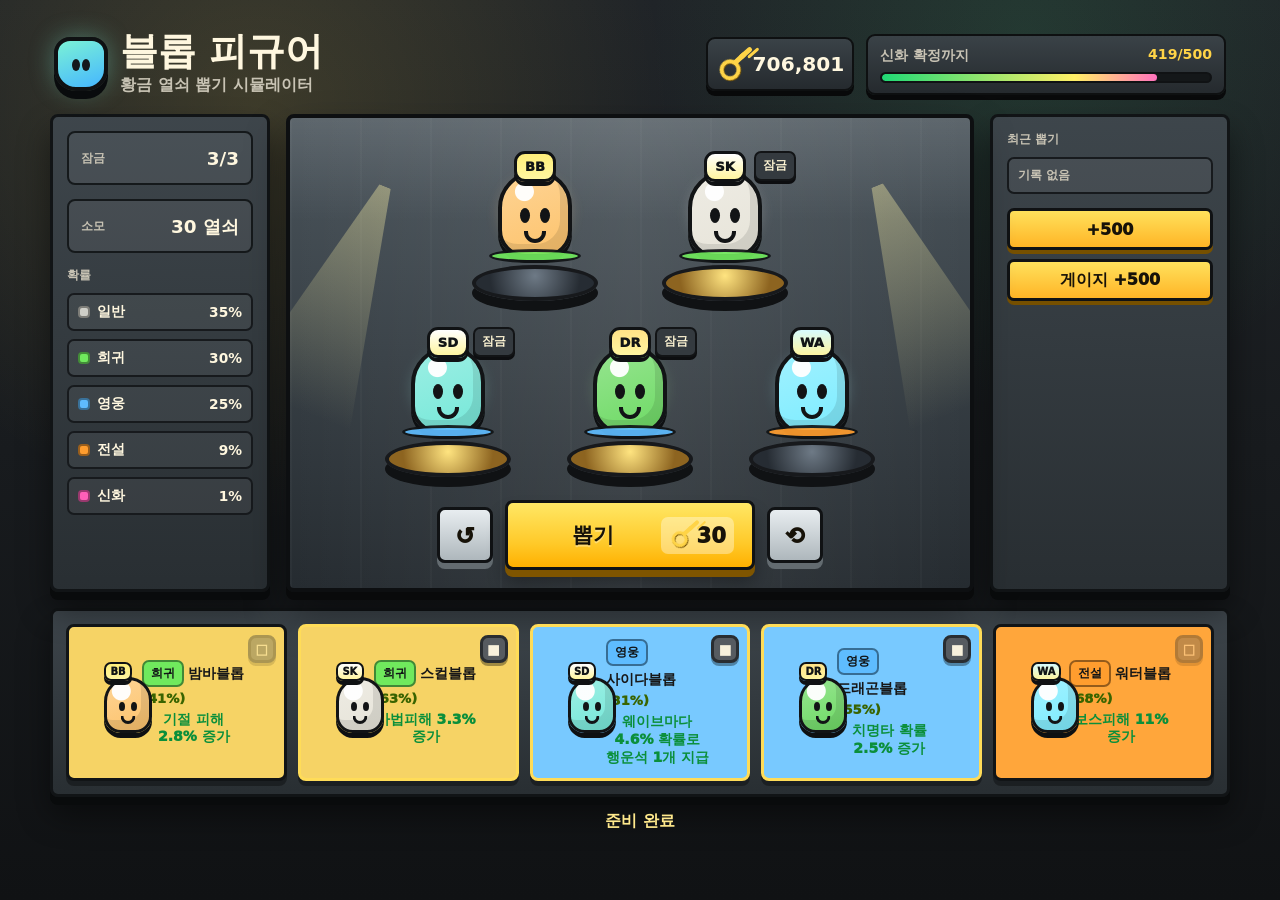
==== commit e8509734: "Initial blob figure simulator" ====
--- a/index.html
+++ b/index.html
@@ -1,3368 +1,95 @@
-﻿<!DOCTYPE html>
+<!doctype html>
 <html lang="ko">
-<head>
-  <meta charset="UTF-8" />
-  <meta name="viewport" content="width=device-width, initial-scale=1.0" />
-  <title>블롭 피규어 뽑기 시뮬레이터 v6</title>
-  <style>
-    :root {
-      --bg: #111725;
-      --panel: #20283a;
-      --line: #44516d;
-      --text: #f7f8fc;
-      --muted: #b9c1d5;
-      --yellow: #ffd83d;
-      --green: #00d94d;
-      --normal: #D1CFCB;
-      --rare: #88CEEE;
-      --hero: #CEA7F6;
-      --legend: #F3CC66;
-      --mythic: #FDA742;
-    }
-    * { box-sizing: border-box; }
-    body {
-      margin: 0;
-      min-height: 100vh;
-      font-family: "Pretendard", "SUIT", "Noto Sans KR", "Apple SD Gothic Neo", "Malgun Gothic", "Segoe UI", sans-serif;
-      letter-spacing: 0;
-      color: var(--text);
-      background:
-        radial-gradient(circle at 50% 0%, rgba(255, 216, 61, 0.18), transparent 34%),
-        linear-gradient(180deg, #0b1020 0%, #151c2d 48%, #0d111c 100%);
-      display: flex;
-      justify-content: center;
-      padding: 22px 12px;
-    }
-    .app { width: min(430px, 100%); }
-    .topbar { display: flex; justify-content: space-between; align-items: center; gap: 10px; margin-bottom: 10px; }
-    h1 { margin: 0; font-size: 22px; letter-spacing: 0; }
-    .subtitle { margin: 5px 0 0; color: var(--muted); font-size: 12px; line-height: 1.35; }
-    button { font-family: inherit; }
-    .small-btn {
-      border: 1px solid rgba(255,255,255,0.16);
-      background: rgba(255,255,255,0.08);
-      color: var(--text);
-      border-radius: 12px;
-      padding: 9px 11px;
-      font-weight: 900;
-      cursor: pointer;
-      white-space: nowrap;
-    }
-    .machine {
-      position: relative;
-      min-height: 245px;
-      border: 2px solid rgba(255,255,255,0.12);
-      border-radius: 22px 22px 8px 8px;
-      overflow: hidden;
-      background:
-        linear-gradient(rgba(0,0,0,.36), rgba(0,0,0,.30)),
-        radial-gradient(circle at 20% 22%, rgba(255,255,255,.12), transparent 16%),
-        radial-gradient(circle at 80% 15%, rgba(255,255,255,.10), transparent 18%),
-        linear-gradient(135deg, #1b2b3f 0%, #111827 100%);
-      box-shadow: 0 16px 50px rgba(0,0,0,.38);
-    }
-    .tier-open-btn {
-      position: absolute;
-      left: 8px;
-      top: 8px;
-      z-index: 8;
-      min-height: 28px;
-      padding: 0 8px;
-      border: 2px solid rgba(7, 13, 20, .9);
-      border-radius: 8px;
-      background: linear-gradient(180deg, #fff36b, #f4bd18);
-      color: #2e2403;
-      font: inherit;
-      font-size: 11px;
-      font-weight: 1000;
-      cursor: pointer;
-      box-shadow: inset 0 2px 0 rgba(255,255,255,.58), 0 3px 0 rgba(0,0,0,.45);
-      text-shadow: 0 1px 0 rgba(255,255,255,.45);
-      white-space: nowrap;
-    }
-    .tier-open-btn:active {
-      transform: translateY(2px);
-      box-shadow: inset 0 2px 0 rgba(255,255,255,.5), 0 1px 0 rgba(0,0,0,.45);
-    }
-    .spotlight {
-      position: absolute;
-      width: 130px;
-      height: 190px;
-      background: radial-gradient(ellipse at top, rgba(255,245,190,.42), rgba(255,245,190,.08) 42%, transparent 72%);
-      transform-origin: top;
-      opacity: .72;
-      pointer-events: none;
-    }
-    .spotlight.s1 { left: -18px; top: 56px; transform: rotate(20deg); }
-    .spotlight.s2 { right: -18px; top: 56px; transform: rotate(-20deg); }
-    .spotlight.s3 { left: 18px; top: -24px; transform: rotate(-32deg); }
-    .spotlight.s4 { right: 18px; top: -24px; transform: rotate(32deg); }
-    .stage {
-      position: absolute;
-      left: 28px;
-      right: 28px;
-      bottom: 16px;
-      height: 68px;
-      border-radius: 18px 18px 10px 10px;
-      background: linear-gradient(180deg, #59657b, #2e3748 62%, #1f2736);
-      border: 2px solid #728097;
-      box-shadow: inset 0 10px 20px rgba(255,255,255,.1), 0 -4px 0 rgba(0,0,0,.35);
-    }
-    .slots { position: relative; z-index: 2; height: 218px; }
-    .slot-stand {
-      position: absolute;
-      width: 78px;
-      height: 88px;
-      transform: translateX(-50%);
-      cursor: pointer;
-      user-select: none;
-      transition: transform .12s ease;
-    }
-    .slot-stand:hover { transform: translateX(-50%) translateY(-2px); }
-    .slot-stand.empty { cursor: default; opacity: .72; }
-    .slot-stand.empty:hover { transform: translateX(-50%); }
-    .empty-figure {
-      background: linear-gradient(180deg, #323b4f, #171d2b) !important;
-      border-style: dashed !important;
-      color: rgba(255,255,255,.55);
-      font-size: 24px;
-    }
-    .slot-stand[data-index="0"] { left: 28%; top: 12px; }
-    .slot-stand[data-index="1"] { left: 72%; top: 12px; }
-    .slot-stand[data-index="2"] { left: 22%; top: 103px; }
-    .slot-stand[data-index="3"] { left: 50%; top: 95px; }
-    .slot-stand[data-index="4"] { left: 78%; top: 103px; }
-    .pedestal {
-      position: absolute;
-      left: 7px;
-      right: 7px;
-      bottom: 0;
-      height: 25px;
-      border-radius: 50%;
-      background: linear-gradient(180deg, #59627a, #1d2434);
-      border: 2px solid rgba(255,255,255,.28);
-      box-shadow: 0 5px 0 rgba(0,0,0,.35);
-    }
-    .slot-stand.legend .pedestal { box-shadow: 0 5px 0 rgba(0,0,0,.35), 0 0 18px rgba(255,214,74,.58); }
-    .slot-stand.mythic .pedestal { box-shadow: 0 5px 0 rgba(0,0,0,.35), 0 0 18px rgba(255,163,58,.58); }
-    .figure-icon {
-      position: absolute;
-      left: 50%;
-      bottom: 17px;
-      width: 58px;
-      height: 68px;
-      transform: translateX(-50%);
-      border-radius: 46% 46% 42% 42%;
-      display: flex;
-      align-items: center;
-      justify-content: center;
-      font-size: 29px;
-      font-weight: 900;
-      border: 3px solid rgba(255,255,255,.82);
-      box-shadow: inset 0 -8px 0 rgba(0,0,0,.11), 0 0 18px rgba(255,255,255,.14);
-      overflow: hidden;
-      text-shadow: 0 2px 1px rgba(0,0,0,.22);
-    }
-    .figure-icon img, .mini-icon img {
-      width: 100%; height: 100%; object-fit: contain; display: block; position: relative; z-index: 2;
-    }
-    .fallback-emoji {
-      width: 100%; height: 100%; display: none; align-items: center; justify-content: center; position: absolute; inset: 0; z-index: 1;
-    }
-    .slot-stand.locked .figure-icon::after {
-      content: "🔒";
-      position: absolute;
-      right: -13px;
-      top: -12px;
-      font-size: 19px;
-      filter: drop-shadow(0 2px 1px rgba(0,0,0,.5));
-      z-index: 3;
-    }
-    .key-badge {
-      margin: -11px auto 12px;
-      position: relative;
-      z-index: 4;
-      width: 188px;
-      height: 44px;
-      background: linear-gradient(180deg, #424a58, #252b36);
-      border: 3px solid #111723;
-      border-radius: 12px;
-      display: flex;
-      justify-content: center;
-      align-items: center;
-      gap: 8px;
-      box-shadow: 0 3px 0 rgba(255,255,255,.15) inset, 0 5px 0 rgba(0,0,0,.45);
-      font-size: 24px;
-      font-weight: 1000;
-    }
-    .key-badge .key { color: var(--yellow); font-size: 25px; }
-    .controls-panel {
-      background: rgba(9, 13, 24, 0.54);
-      border: 1px solid rgba(255,255,255,.12);
-      border-radius: 16px;
-      padding: 12px;
-      margin-bottom: 12px;
-      display: grid;
-      grid-template-columns: 1fr 1fr;
-      gap: 10px;
-    }
-    .control-box {
-      background: rgba(255,255,255,.07);
-      border: 1px solid rgba(255,255,255,.09);
-      border-radius: 13px;
-      padding: 10px;
-    }
-    .control-label { color: var(--muted); font-size: 12px; font-weight: 800; margin-bottom: 6px; }
-    .control-value { font-size: 18px; font-weight: 1000; }
-    .control-box input {
-      width: 100%; border: 0; border-radius: 10px; padding: 8px 9px;
-      background: rgba(0,0,0,.32); color: var(--text); font-size: 16px; font-weight: 900; outline: none;
-    }
-    .results { display: flex; flex-direction: column; gap: 8px; }
-    .card {
-      position: relative;
-      overflow: hidden;
-      min-height: 72px;
-      border-radius: 11px;
-      border: 3px solid rgba(0,0,0,.33);
-      display: grid;
-      grid-template-columns: 54px 1fr 34px;
-      gap: 8px;
-      align-items: center;
-      padding: 8px;
-      color: #252220;
-      box-shadow: inset 0 3px 0 rgba(255,255,255,.35), 0 2px 0 rgba(0,0,0,.36);
-    }
-    .card > * {
-      position: relative;
-      z-index: 1;
-    }
-    .card.normal { background: linear-gradient(180deg, #E7E5E1, var(--normal)); }
-    .card.rare { background: linear-gradient(180deg, #BDE8FA, var(--rare)); }
-    .card.hero { background: linear-gradient(180deg, #E4CDFB, var(--hero)); }
-    .card.legend { background: linear-gradient(180deg, #FFE38F, var(--legend)); }
-    .card.mythic { background: linear-gradient(180deg, #FFC46E, var(--mythic)); }
-    .card.empty {
-      background: linear-gradient(180deg, #384259, #242c3d);
-      color: rgba(255,255,255,.78);
-      border-color: rgba(255,255,255,.12);
-      box-shadow: inset 0 3px 0 rgba(255,255,255,.08), 0 2px 0 rgba(0,0,0,.36);
-    }
-    .card.empty .card-title,
-    .card.empty .effect-line { color: rgba(255,255,255,.78); }
-    .card.empty .mini-icon {
-      background: rgba(0,0,0,.25);
-      border-color: rgba(255,255,255,.16);
-      color: rgba(255,255,255,.55);
-    }
-    .mini-icon {
-      width: 48px;
-      height: 48px;
-      border-radius: 10px;
-      background: rgba(255,255,255,.55);
-      border: 3px solid rgba(0,0,0,.22);
-      display: flex;
-      align-items: center;
-      justify-content: center;
-      font-size: 27px;
-      box-shadow: inset 0 -4px 0 rgba(0,0,0,.08);
-      overflow: hidden;
-      position: relative;
-    }
-    .slot-stand.normal .figure-icon, .card.normal .mini-icon { background: linear-gradient(180deg, #E7E5E1, var(--normal)); }
-    .slot-stand.rare .figure-icon, .card.rare .mini-icon { background: linear-gradient(180deg, #BDE8FA, var(--rare)); }
-    .slot-stand.hero .figure-icon, .card.hero .mini-icon { background: linear-gradient(180deg, #E4CDFB, var(--hero)); }
-    .slot-stand.legend .figure-icon, .card.legend .mini-icon { background: linear-gradient(180deg, #FFE38F, var(--legend)); }
-    .slot-stand.mythic .figure-icon, .card.mythic .mini-icon { background: linear-gradient(180deg, #FFC46E, var(--mythic)); }
-    .card-title {
-      font-weight: 1000;
-      font-size: 14px;
-      line-height: 1.18;
-      margin-bottom: 4px;
-      color: #15171b;
-    }
-    .grade-name { color: #fff; text-shadow: 0 1px 2px rgba(0,0,0,.75); }
-    .grade-percent { color: #ffe600; text-shadow: 0 1px 2px rgba(0,0,0,.75); }
-    .effect-line {
-      font-weight: 900;
-      font-size: 14px;
-      line-height: 1.25;
-      color: #222;
-      word-break: keep-all;
-    }
-    .value-highlight { color: var(--green); text-shadow: 0 1px 0 rgba(0,0,0,.28); font-weight: 1000; }
-    .lock-btn {
-      width: 34px; height: 34px; border-radius: 10px; border: 2px solid rgba(0,0,0,.32);
-      background: rgba(255,255,255,.45); font-size: 19px; cursor: pointer;
-      display: flex; align-items: center; justify-content: center;
-    }
-    .card.locked .lock-btn { background: #505866; color: white; }
-    .card.locked { outline: 3px solid rgba(255,255,255,.45); }
-    .draw-area {
-      position: sticky; bottom: 0; margin-top: 14px; padding: 10px 0 0;
-      background: linear-gradient(180deg, transparent, rgba(13,17,28,.94) 28%);
-      display: grid; grid-template-columns: 84px 1fr 106px; gap: 8px; align-items: end;
-    }
-    .info-btn {
-      height: 60px; border-radius: 17px; border: 3px solid #162236;
-      background: linear-gradient(180deg, #43d36f, #0e8a48); color: white;
-      font-size: 34px; font-weight: 1000; box-shadow: 0 5px 0 rgba(0,0,0,.46), inset 0 3px 0 rgba(255,255,255,.32);
-      cursor: pointer;
-    }
-    .main-draw {
-      position: relative; height: 68px; border-radius: 12px; border: 3px solid #8c6100;
-      background: linear-gradient(180deg, #fff36b, #ffc400 70%, #ffb000);
-      color: #2f2504; font-size: 24px; font-weight: 1000; cursor: pointer;
-      box-shadow: 0 6px 0 rgba(0,0,0,.46), inset 0 4px 0 rgba(255,255,255,.58);
-    }
-    .main-draw .cost { display: block; margin-top: 3px; font-size: 15px; color: #332800; }
-    .main-draw:active { transform: translateY(3px); box-shadow: 0 3px 0 rgba(0,0,0,.46), inset 0 4px 0 rgba(255,255,255,.58); }
-    .pity-box {
-      height: 58px; border-radius: 10px; border: 2px solid #5a3a25;
-      background: linear-gradient(180deg, #2b231f, #171717); padding: 7px;
-      font-size: 11px; font-weight: 1000; color: #ff8f2e; text-align: center; box-shadow: 0 4px 0 rgba(0,0,0,.45);
-    }
-    .pity-count { margin-top: 4px; color: #6ee6ff; font-size: 15px; }
-    .pity-ready { color: #ffef61; animation: pulse 1.2s infinite; }
-    @keyframes pulse { 50% { opacity: .58; } }
-    .stats {
-      margin-top: 12px;
-      background: rgba(255,255,255,.07);
-      border: 1px solid rgba(255,255,255,.12);
-      border-radius: 16px;
-      padding: 12px;
-    }
-    .stats h2 { margin: 0 0 8px; font-size: 15px; }
-    .stat-grid { display: grid; grid-template-columns: repeat(3, 1fr); gap: 8px; }
-    .stat-item { background: rgba(0,0,0,.24); border-radius: 10px; padding: 8px; text-align: center; font-weight: 900; font-size: 13px; }
-    .stat-item span { display: block; margin-top: 3px; color: var(--yellow); font-size: 16px; }
-    .log { margin-top: 12px; color: var(--muted); font-size: 12px; line-height: 1.55; max-height: 115px; overflow: auto; padding-right: 5px; }
-    .log b { color: white; }
-    @media (max-width: 390px) {
-      .slot-stand { width: 70px; }
-      .figure-icon { width: 48px; height: 58px; font-size: 26px; }
-      .card { grid-template-columns: 50px 1fr 32px; gap: 7px; }
-      .effect-line { font-size: 13px; }
-      .draw-area { grid-template-columns: 72px 1fr 96px; }
-      .main-draw { font-size: 22px; }
-    }
+  <head>
+    <meta charset="UTF-8" />
+    <meta name="viewport" content="width=device-width, initial-scale=1.0" />
+    <title>블롭 피규어 시뮬레이터</title>
+    <link rel="stylesheet" href="./styles.css" />
+  </head>
+  <body>
+    <main class="app-shell">
+      <section class="topbar" aria-label="재화와 확정 게이지">
+        <div class="brand">
+          <span class="brand-mark" aria-hidden="true"></span>
+          <div>
+            <h1>블롭 피규어</h1>
+            <p>황금 열쇠 뽑기 시뮬레이터</p>
+          </div>
+        </div>
 
-    body {
-      align-items: flex-start;
-      padding: 0;
-      background:
-        linear-gradient(180deg, rgba(0,0,0,.22), rgba(0,0,0,.18)),
-        linear-gradient(135deg, #293a2f 0 18%, #15232e 18% 32%, #293728 32% 46%, #18232d 46% 64%, #3c2f27 64% 78%, #121a22 78%);
-    }
-    .app {
-      width: min(380px, 100%);
-      min-height: 100vh;
-      padding: 0 0 12px;
-      position: relative;
-      overflow: hidden;
-      background: #111922;
-      box-shadow: 0 0 0 2px rgba(0,0,0,.55), 0 18px 40px rgba(0,0,0,.55);
-    }
-    .topbar {
-      height: 46px;
-      margin: 0;
-      padding: 4px 7px;
-      display: grid;
-      grid-template-columns: 122px 1fr 1.1fr 1fr 34px;
-      gap: 4px;
-      align-items: center;
-      background: linear-gradient(180deg, rgba(10,14,17,.86), rgba(10,14,17,.42));
-      position: relative;
-      z-index: 6;
-    }
-    .player-card {
-      height: 38px;
-      min-width: 0;
-      display: grid;
-      grid-template-columns: 38px 1fr;
-      align-items: center;
-      position: relative;
-    }
-    .profile-tile {
-      position: relative;
-      width: 38px;
-      height: 38px;
-      border-radius: 7px;
-      border: 2px solid #2a1a10;
-      background: linear-gradient(180deg, #c5ad76, #644426);
-      display: grid;
-      place-items: center;
-      font-size: 19px;
-      box-shadow: inset 0 2px 0 rgba(255,255,255,.28), 0 2px 0 rgba(0,0,0,.5);
-      overflow: visible;
-      z-index: 2;
-    }
-    .profile-tile img {
-      width: 100%;
-      height: 100%;
-      display: block;
-      object-fit: contain;
-      border-radius: 5px;
-      position: relative;
-      z-index: 2;
-    }
-    .profile-fallback {
-      position: absolute;
-      inset: 0;
-      display: none;
-      align-items: center;
-      justify-content: center;
-      font-weight: 900;
-      color: #fff;
-      text-shadow: 0 2px 0 rgba(0,0,0,.55);
-    }
-    .profile-tile b {
-      position: absolute;
-      right: -6px;
-      bottom: -5px;
-      min-width: 17px;
-      height: 14px;
-      border-radius: 7px;
-      background: #253142;
-      border: 1px solid #9ba7b7;
-      color: #fff;
-      font-size: 9px;
-      line-height: 12px;
-      text-align: center;
-      z-index: 4;
-    }
-    .player-name {
-      height: 29px;
-      margin-left: -2px;
-      padding: 4px 7px 3px 9px;
-      border-radius: 3px 5px 5px 3px;
-      border: 2px solid #2a1a10;
-      background: linear-gradient(180deg, #322b22, #171817);
-      color: #fff;
-      font-size: 11px;
-      font-weight: 900;
-      line-height: 1;
-      display: flex;
-      flex-direction: column;
-      justify-content: center;
-      gap: 4px;
-      text-shadow: 0 1px 0 rgba(0,0,0,.8);
-      box-shadow: inset 0 2px 0 rgba(255,255,255,.08), 0 2px 0 rgba(0,0,0,.45);
-      overflow: hidden;
-      white-space: nowrap;
-    }
-    .player-name::after {
-      content: "";
-      display: block;
-      width: 82%;
-      height: 4px;
-      border-radius: 3px;
-      background: linear-gradient(90deg, #5af3ff, #2aa7e4);
-      box-shadow: 0 1px 0 rgba(0,0,0,.55);
-    }
-    .hud-chip {
-      height: 24px;
-      min-width: 0;
-      padding: 0 7px;
-      border-radius: 13px;
-      background: linear-gradient(180deg, rgba(37,47,55,.96), rgba(12,17,21,.96));
-      border: 2px solid rgba(0,0,0,.52);
-      display: flex;
-      align-items: center;
-      justify-content: center;
-      gap: 4px;
-      color: #e8eef5;
-      font-weight: 1000;
-      font-size: 12px;
-      box-shadow: inset 0 2px 0 rgba(255,255,255,.12);
-      white-space: nowrap;
-      overflow: hidden;
-    }
-    .small-btn {
-      width: 29px;
-      height: 29px;
-      padding: 0;
-      border-radius: 7px;
-      border: 2px solid #0c141d;
-      background: linear-gradient(180deg, #8fa2b8, #344153);
-      color: #fff;
-      font-size: 24px;
-      line-height: 22px;
-      box-shadow: inset 0 2px 0 rgba(255,255,255,.35), 0 2px 0 rgba(0,0,0,.54);
-      text-shadow: 0 2px 0 rgba(0,0,0,.55);
-    }
-    .machine {
-      min-height: 219px;
-      margin-top: -2px;
-      border: 0;
-      border-radius: 0;
-      background:
-        linear-gradient(90deg, rgba(0,0,0,.44), transparent 15% 85%, rgba(0,0,0,.44)),
-        linear-gradient(180deg, rgba(6,10,15,.45) 0 30%, rgba(28,37,47,.92) 31% 72%, rgba(12,18,25,.9) 73%),
-        linear-gradient(110deg, #283742 0 22%, #17222d 22% 42%, #2c3841 42% 68%, #161f28 68%);
-      box-shadow: inset 0 -4px 0 #777b62, inset 0 -8px 0 #1a222c;
-    }
-    .machine::before {
-      content: "";
-      position: absolute;
-      left: 35px;
-      right: 35px;
-      bottom: 23px;
-      height: 27px;
-      border-radius: 9px;
-      background: linear-gradient(180deg, #637184, #303c4d 62%, #18212d);
-      border: 2px solid #9fa7a6;
-      box-shadow: inset 0 4px 0 rgba(255,255,255,.18), 0 5px 0 rgba(0,0,0,.5);
-      z-index: 1;
-    }
-    .machine::after {
-      content: "";
-      position: absolute;
-      left: 0;
-      right: 0;
-      bottom: 0;
-      height: 8px;
-      background: linear-gradient(180deg, #b5b579, #4c5544);
-      box-shadow: 0 -2px 0 #111820;
-      z-index: 3;
-    }
-    .stage {
-      left: 33px;
-      right: 33px;
-      bottom: 12px;
-      height: 34px;
-      border-radius: 8px 8px 3px 3px;
-      background: linear-gradient(180deg, #647387, #364354 64%, #1b2431);
-      border-color: #9ca7b0;
-      box-shadow: inset 0 5px 0 rgba(255,255,255,.16), 0 6px 0 rgba(0,0,0,.5);
-      z-index: 2;
-    }
-    .slots { height: 210px; }
-    .slot-stand {
-      width: 74px;
-      height: 88px;
-      z-index: 4;
-    }
-    .slot-stand[data-index="0"] { left: 32%; top: 18px; }
-    .slot-stand[data-index="1"] { left: 68%; top: 18px; }
-    .slot-stand[data-index="2"] { left: 26%; top: 105px; }
-    .slot-stand[data-index="3"] { left: 50%; top: 103px; }
-    .slot-stand[data-index="4"] { left: 74%; top: 105px; }
-    .pedestal {
-      left: 5px;
-      right: 5px;
-      bottom: 0;
-      height: 22px;
-      border-radius: 50% 50% 46% 46%;
-      background: linear-gradient(180deg, #48566d, #232b3b 58%, #151b27);
-      border: 2px solid #0e1420;
-      box-shadow: 0 5px 0 rgba(0,0,0,.55), inset 0 2px 0 rgba(255,255,255,.26);
-    }
-    .pedestal::before {
-      content: none;
-    }
-    .figure-icon {
-      bottom: 18px;
-      width: 57px;
-      height: 62px;
-      border-radius: 13px 13px 17px 17px;
-      border: 3px solid rgba(255,255,255,.86);
-      box-shadow: inset 0 -6px 0 rgba(0,0,0,.12), 0 3px 0 rgba(0,0,0,.28);
-    }
-    .figure-icon img { padding: 2px; }
-    .spotlight {
-      width: 102px;
-      height: 154px;
-      background: linear-gradient(180deg, rgba(255,245,183,.72), rgba(255,240,155,.13) 52%, transparent);
-      opacity: .86;
-      filter: blur(.2px);
-      z-index: 2;
-    }
-    .spotlight.s1 { left: -11px; top: 73px; transform: rotate(24deg); }
-    .spotlight.s2 { right: -11px; top: 73px; transform: rotate(-24deg); }
-    .spotlight.s3 { left: 78px; top: 18px; transform: rotate(-8deg); }
-    .spotlight.s4 { right: 78px; top: 18px; transform: rotate(8deg); }
-    .key-badge {
-      width: 154px;
-      height: 38px;
-      margin: -20px auto 14px;
-      border: 3px solid #101722;
-      border-radius: 3px;
-      clip-path: polygon(13% 0, 87% 0, 100% 50%, 87% 100%, 13% 100%, 0 50%);
-      background: linear-gradient(180deg, #535b56, #252d2f 55%, #161d21);
-      box-shadow: inset 0 3px 0 rgba(255,255,255,.18), 0 3px 0 rgba(0,0,0,.65);
-      font-size: 20px;
-      color: #fff;
-      text-shadow: 0 2px 0 rgba(0,0,0,.55);
-      cursor: pointer;
-    }
-    .key-badge .key { color: #ffe13c; filter: drop-shadow(0 2px 0 rgba(0,0,0,.55)); }
-    .key-badge.simulator-mode {
-      background: linear-gradient(180deg, #27605a, #173b3e 55%, #101f27);
-      border-color: #07151d;
-    }
-    .controls-panel {
-      position: absolute;
-      width: 1px;
-      height: 1px;
-      overflow: hidden;
-      opacity: 0;
-      pointer-events: none;
-    }
-    .results {
-      margin: 0 27px;
-      gap: 8px;
-    }
-    .card {
-      min-height: 62px;
-      grid-template-columns: 47px 1fr 25px;
-      gap: 8px;
-      padding: 7px 0 7px 8px;
-      border-radius: 7px;
-      border: 3px solid #516075;
-      color: #22180c;
-      box-shadow: inset 0 3px 0 rgba(255,255,255,.48), inset 0 -3px 0 rgba(0,0,0,.13), 0 2px 0 rgba(0,0,0,.55);
-    }
-    .card.normal { background: linear-gradient(180deg, #E7E5E1, var(--normal)); }
-    .card.rare { background: linear-gradient(180deg, #BDE8FA, var(--rare)); }
-    .card.hero { background: linear-gradient(180deg, #E4CDFB, var(--hero)); }
-    .card.legend { background: linear-gradient(180deg, #FFE38F, var(--legend)); }
-    .card.mythic { background: linear-gradient(180deg, #FFC46E, var(--mythic)); }
-    .card.empty {
-      background: linear-gradient(180deg, #f0efeb, #c9c7bd);
-      border-color: #a8a9a8;
-      cursor: pointer;
-    }
-    .mini-icon {
-      width: 43px;
-      height: 43px;
-      border-radius: 8px;
-      border: 3px solid rgba(0,0,0,.28);
-      box-shadow: inset 0 2px 0 rgba(255,255,255,.42), 0 2px 0 rgba(0,0,0,.35);
-    }
-    .mini-icon img { padding: 2px; }
-    .slot-stand.normal .figure-icon, .card.normal .mini-icon { background: linear-gradient(180deg, #E7E5E1, var(--normal)); }
-    .slot-stand.rare .figure-icon, .card.rare .mini-icon { background: linear-gradient(180deg, #BDE8FA, var(--rare)); }
-    .slot-stand.hero .figure-icon, .card.hero .mini-icon { background: linear-gradient(180deg, #E4CDFB, var(--hero)); }
-    .slot-stand.legend .figure-icon, .card.legend .mini-icon { background: linear-gradient(180deg, #FFE38F, var(--legend)); }
-    .slot-stand.mythic .figure-icon, .card.mythic .mini-icon { background: linear-gradient(180deg, #FFC46E, var(--mythic)); }
-    .card-title {
-      margin-bottom: 3px;
-      color: #16191d;
-      font-size: 13px;
-      font-weight: 800;
-      line-height: 1.12;
-      text-shadow: 0 1px 0 rgba(255,255,255,.35);
-    }
-    .grade-name { color: #26313d; text-shadow: none; }
-    .grade-percent { color: #fff7a3; text-shadow: 0 1px 1px rgba(0,0,0,.55); }
-    .effect-line {
-      color: #271d10;
-      font-size: 13px;
-      font-weight: 800;
-      line-height: 1.18;
-      text-shadow: none;
-    }
-    .value-highlight {
-      color: #00c748;
-      font-weight: 900;
-      text-shadow: 0 1px 0 rgba(255,255,255,.35);
-    }
-    .lock-btn {
-      position: absolute;
-      right: 4px;
-      top: 50%;
-      transform: translateY(-50%);
-      width: 29px;
-      height: 31px;
-      padding: 0;
-      border-radius: 9px;
-      border: 3px solid #4c5360;
-      background: linear-gradient(180deg, #a6a9ad, #5e6570);
-      color: #26303c;
-      font-size: 18px;
-      box-shadow: inset 0 2px 0 rgba(255,255,255,.38), 0 2px 0 rgba(0,0,0,.52);
-    }
-    .card.locked .lock-btn { background: linear-gradient(180deg, #9fa3aa, #5c6470); color: #202a36; }
-    .card.locked { outline: 0; filter: saturate(.96); }
-    .slot-stand.empty { cursor: pointer; }
-    .draw-area {
-      margin: 12px 27px 0;
-      padding: 0;
-      bottom: 0;
-      grid-template-columns: 74px 1fr 93px;
-      gap: 7px;
-      align-items: end;
-      background: transparent;
-      z-index: 8;
-    }
-    .info-btn {
-      height: 44px;
-      width: 60px;
-      align-self: end;
-      border-radius: 18px 18px 9px 9px;
-      border: 3px solid #fff3e3;
-      background: linear-gradient(180deg, #33df88, #118f51);
-      color: #fff;
-      font-size: 26px;
-      box-shadow: inset 0 2px 0 rgba(255,255,255,.35), 0 3px 0 rgba(0,0,0,.55);
-      text-shadow: 0 2px 0 rgba(0,0,0,.5);
-    }
-    .main-draw {
-      height: 58px;
-      border-radius: 8px 8px 3px 3px;
-      border: 3px solid #775400;
-      background: linear-gradient(180deg, #fff46c, #ffd91e 55%, #ffbe03);
-      color: #2b2302;
-      font-size: 20px;
-      box-shadow: inset 0 4px 0 rgba(255,255,255,.58), 0 5px 0 rgba(0,0,0,.62);
-    }
-    .main-draw:disabled {
-      cursor: not-allowed;
-      filter: grayscale(.72) brightness(.72);
-      transform: translateY(3px);
-      box-shadow: inset 0 3px 0 rgba(255,255,255,.28), 0 2px 0 rgba(0,0,0,.62);
-    }
-    .main-draw .cost {
-      width: 78px;
-      height: 24px;
-      margin: 3px auto 0;
-      display: flex;
-      align-items: center;
-      justify-content: center;
-      gap: 4px;
-      border-radius: 12px;
-      background: #232323;
-      color: #fff;
-      border: 2px solid #9d7e0c;
-      font-size: 14px;
-      box-shadow: inset 0 1px 0 rgba(255,255,255,.14);
-    }
-    .pity-box {
-      height: 43px;
-      padding: 4px 4px 3px;
-      border-radius: 7px;
-      border: 2px solid #4b3421;
-      background: linear-gradient(180deg, #2d211a, #151514);
-      color: #ffad22;
-      font-size: 9px;
-      line-height: 1.12;
-      box-shadow: inset 0 2px 0 rgba(255,255,255,.1), 0 3px 0 rgba(0,0,0,.55);
-      cursor: pointer;
-      display: flex;
-      flex-direction: column;
-      align-items: center;
-      justify-content: center;
-      word-break: keep-all;
-      overflow: hidden;
-    }
-    .pity-count {
-      margin-top: 1px;
-      color: #66eaff;
-      font-size: 11px;
-      line-height: 1;
-      text-shadow: 0 1px 0 #063544;
-    }
-    .stats {
-      margin: 12px 27px 0;
-      border: 2px solid #2b3643;
-      border-radius: 8px;
-      background: linear-gradient(180deg, rgba(27,37,48,.96), rgba(13,20,28,.96));
-      padding: 9px;
-    }
-    .stats h2 { font-size: 13px; color: #fff; text-shadow: 0 2px 0 #000; }
-    .stat-grid { grid-template-columns: repeat(3, 1fr); gap: 5px; }
-    .stat-item {
-      border-radius: 6px;
-      padding: 6px 4px;
-      background: rgba(0,0,0,.28);
-      font-size: 11px;
-    }
-    .stat-item span { font-size: 14px; color: #ffe45a; }
-    .log {
-      max-height: 92px;
-      color: #bcc8d3;
-      font-size: 11px;
-    }
-    body.expect-mode .stat-grid { display: none; }
-    body.expect-mode .log { max-height: 240px; }
-    body.expect-mode .info-btn {
-      background: linear-gradient(180deg, #6b7684, #313a49);
-    }
-    body.expect-mode .main-draw {
-      background: linear-gradient(180deg, #79e7ff, #29bdd9 58%, #1596b5);
-      border-color: #0e5264;
-      color: #072733;
-    }
-    .info-btn {
-      font-size: 11px;
-      line-height: 1.08;
-      padding: 0 5px;
-      word-break: keep-all;
-    }
-    .slot-stand.rolling {
-      animation: rollShake .1s infinite alternate;
-    }
-    .slot-stand.rolling .figure-icon {
-      filter: saturate(1.15) brightness(1.08);
-    }
-    .slot-stand.draw-glow .figure-icon {
-      filter: saturate(1.25) brightness(1.32);
-      box-shadow: inset 0 -6px 0 rgba(0,0,0,.08), 0 0 22px rgba(255,255,255,.65), 0 0 14px rgba(137,225,255,.62);
-    }
-    .machine.draw-glow::before {
-      box-shadow: inset 0 4px 0 rgba(255,255,255,.32), 0 5px 0 rgba(0,0,0,.5), 0 0 24px rgba(145,229,255,.34);
-    }
-    .card.draw-glow {
-      animation: cardSoftBloom .72s cubic-bezier(.16,.84,.28,1) both;
-    }
-    .card.draw-glow::after {
-      content: "";
-      position: absolute;
-      z-index: 0;
-      inset: -45% -25%;
-      pointer-events: none;
-      background:
-        radial-gradient(circle at 18% 50%, rgba(255,255,255,.86) 0 8%, rgba(255,255,255,.45) 16%, rgba(255,255,255,0) 36%),
-        linear-gradient(105deg, rgba(255,255,255,0) 20%, rgba(255,255,255,.58) 45%, rgba(255,255,255,.18) 58%, rgba(255,255,255,0) 74%);
-      transform: translateX(-48%) scale(.88);
-      opacity: 0;
-      animation: cardLightSpread .72s cubic-bezier(.16,.84,.28,1) both;
-      mix-blend-mode: screen;
-    }
-    .card.draw-glow .mini-icon {
-      animation: iconSoftBloom .72s cubic-bezier(.16,.84,.28,1) both;
-    }
-    .card.draw-glow .mini-icon img {
-      animation: iconImageLift .72s cubic-bezier(.16,.84,.28,1) both;
-    }
-    @keyframes rollShake {
-      from { transform: translateX(-50%) translateY(-1px) rotate(-1deg); }
-      to { transform: translateX(-50%) translateY(2px) rotate(1deg); }
-    }
-    @keyframes cardSoftBloom {
-      0% { filter: saturate(1) brightness(1); box-shadow: inset 0 3px 0 rgba(255,255,255,.35), 0 2px 0 rgba(0,0,0,.36); }
-      30% { filter: saturate(1.18) brightness(1.16); box-shadow: inset 0 3px 0 rgba(255,255,255,.62), 0 0 16px rgba(255,255,255,.34), 0 3px 0 rgba(0,0,0,.32); }
-      62% { filter: saturate(1.1) brightness(1.09); box-shadow: inset 0 3px 0 rgba(255,255,255,.52), 0 0 11px rgba(255,255,255,.2), 0 2px 0 rgba(0,0,0,.34); }
-      100% { filter: saturate(1) brightness(1); box-shadow: inset 0 3px 0 rgba(255,255,255,.35), 0 2px 0 rgba(0,0,0,.36); }
-    }
-    @keyframes cardLightSpread {
-      0% { opacity: 0; transform: translateX(-54%) scale(.84); }
-      18% { opacity: .9; }
-      54% { opacity: .72; transform: translateX(3%) scale(1.08); }
-      100% { opacity: 0; transform: translateX(46%) scale(1.14); }
-    }
-    @keyframes iconSoftBloom {
-      0% { filter: saturate(1) brightness(1); box-shadow: inset 0 -4px 0 rgba(0,0,0,.08); }
-      28% { filter: saturate(1.18) brightness(1.2); box-shadow: inset 0 -4px 0 rgba(0,0,0,.05), 0 0 18px rgba(255,255,255,.5); }
-      100% { filter: saturate(1) brightness(1); box-shadow: inset 0 -4px 0 rgba(0,0,0,.08); }
-    }
-    @keyframes iconImageLift {
-      0% { transform: scale(1); }
-      32% { transform: scale(1.045); }
-      100% { transform: scale(1); }
-    }
-    .card.expect-card {
-      grid-template-columns: 1fr 92px;
-      align-items: stretch;
-      min-height: 86px;
-      background: linear-gradient(180deg, #eef2f6, #cfd7df);
-      border-color: #536273;
-      color: #15191f;
-      cursor: default;
-    }
-    .expect-lines {
-      display: grid;
-      gap: 6px;
-      min-width: 0;
-    }
-    .expect-line {
-      display: grid;
-      grid-template-columns: 38px 1fr;
-      align-items: center;
-      gap: 6px;
-      min-height: 31px;
-      padding: 5px 7px;
-      border: 2px solid rgba(15, 21, 30, .22);
-      border-radius: 7px;
-      background: rgba(255,255,255,.55);
-      box-shadow: inset 0 2px 0 rgba(255,255,255,.44);
-      min-width: 0;
-    }
-    .expect-line.normal { background: linear-gradient(180deg, #E7E5E1, var(--normal)); }
-    .expect-line.rare { background: linear-gradient(180deg, #BDE8FA, var(--rare)); }
-    .expect-line.hero { background: linear-gradient(180deg, #E4CDFB, var(--hero)); }
-    .expect-line.legend { background: linear-gradient(180deg, #FFE38F, var(--legend)); }
-    .expect-line.mythic { background: linear-gradient(180deg, #FFC46E, var(--mythic)); }
-    .expect-label {
-      font-size: 11px;
-      font-weight: 900;
-      color: #3a4551;
-    }
-    .expect-value {
-      min-width: 0;
-      overflow: hidden;
-      text-overflow: ellipsis;
-      white-space: nowrap;
-      font-size: 12px;
-      font-weight: 900;
-      color: #15191f;
-    }
-    .expect-value.empty {
-      color: #6b7480;
-      font-weight: 850;
-    }
-    .expect-actions {
-      display: grid;
-      grid-template-rows: 1fr 1fr;
-      gap: 6px;
-    }
-    .expect-action {
-      min-height: 31px;
-      border-radius: 7px;
-      border: 2px solid #26313c;
-      background: linear-gradient(180deg, #9aa7b5, #566372);
-      color: #fff;
-      font: inherit;
-      font-size: 11px;
-      font-weight: 900;
-      cursor: pointer;
-      box-shadow: inset 0 2px 0 rgba(255,255,255,.22), 0 2px 0 rgba(0,0,0,.35);
-    }
-    .expect-action.primary {
-      background: linear-gradient(180deg, #fff36b, #ffc400);
-      color: #2d2302;
-      border-color: #765711;
-    }
-    .expect-target-panel {
-      display: grid;
-      gap: 6px;
-      padding: 8px;
-      border: 3px solid #536273;
-      border-radius: 7px;
-      background: linear-gradient(180deg, #263241, #151e2b);
-      box-shadow: inset 0 3px 0 rgba(255,255,255,.12), 0 2px 0 rgba(0,0,0,.5);
-    }
-    .expect-target-title {
-      color: #f8fbff;
-      font-size: 12px;
-      font-weight: 900;
-      text-shadow: 0 2px 0 rgba(0,0,0,.45);
-    }
-    .expect-target-row {
-      display: grid;
-      grid-template-columns: 42px 1fr 56px;
-      align-items: center;
-      gap: 6px;
-      min-height: 38px;
-      padding: 5px 6px;
-      border: 2px solid rgba(15, 21, 30, .35);
-      border-radius: 7px;
-      background: #eef2f6;
-      color: #15191f;
-    }
-    .expect-target-row.normal { background: linear-gradient(180deg, #E7E5E1, var(--normal)); }
-    .expect-target-row.rare { background: linear-gradient(180deg, #BDE8FA, var(--rare)); }
-    .expect-target-row.hero { background: linear-gradient(180deg, #E4CDFB, var(--hero)); }
-    .expect-target-row.legend { background: linear-gradient(180deg, #FFE38F, var(--legend)); }
-    .expect-target-row.mythic { background: linear-gradient(180deg, #FFC46E, var(--mythic)); }
-    .expect-target-index,
-    .expect-target-value {
-      min-width: 0;
-      overflow: hidden;
-      text-overflow: ellipsis;
-      white-space: nowrap;
-      font-size: 12px;
-      font-weight: 900;
-    }
-    .expect-target-value.empty { color: #6b7480; }
-    .expect-target-row button {
-      min-height: 27px;
-      border-radius: 7px;
-      border: 2px solid #26313c;
-      background: linear-gradient(180deg, #9aa7b5, #566372);
-      color: #fff;
-      font: inherit;
-      font-size: 11px;
-      font-weight: 900;
-      cursor: pointer;
-      box-shadow: inset 0 2px 0 rgba(255,255,255,.22), 0 2px 0 rgba(0,0,0,.35);
-    }
-    .card.expect-current.empty {
-      cursor: pointer;
-    }
-    .card.expect-slot-card {
-      grid-template-columns: 47px 1fr 78px;
-      cursor: default;
-    }
-    .card.expect-slot-card.target {
-      outline: 2px dashed rgba(255,255,255,.46);
-      outline-offset: -6px;
-    }
-    .slot-stand.target .figure-icon {
-      border-style: dashed;
-      box-shadow: inset 0 -6px 0 rgba(0,0,0,.12), 0 0 14px rgba(255,255,255,.18);
-    }
-    .expect-badge {
-      display: inline-block;
-      margin-right: 4px;
-      padding: 1px 5px;
-      border-radius: 5px;
-      background: rgba(0,0,0,.2);
-      color: #fff;
-      font-size: 10px;
-      font-weight: 900;
-      text-shadow: 0 1px 0 rgba(0,0,0,.5);
-      vertical-align: 1px;
-    }
-    .expect-choice-actions {
-      display: grid;
-      grid-template-rows: 1fr 1fr;
-      gap: 5px;
-    }
-    .expect-choice-actions button {
-      min-height: 28px;
-      border-radius: 7px;
-      border: 2px solid #26313c;
-      background: linear-gradient(180deg, #9aa7b5, #566372);
-      color: #fff;
-      font: inherit;
-      font-size: 10px;
-      font-weight: 900;
-      cursor: pointer;
-      box-shadow: inset 0 2px 0 rgba(255,255,255,.22), 0 2px 0 rgba(0,0,0,.35);
-    }
-    .expect-choice-actions .primary {
-      background: linear-gradient(180deg, #fff36b, #ffc400);
-      color: #2d2302;
-      border-color: #765711;
-    }
-    .expect-placeholder,
-    .expect-result {
-      display: grid;
-      gap: 7px;
-    }
-    .expect-summary {
-      padding: 8px;
-      border-radius: 7px;
-      background: rgba(255,255,255,.08);
-      color: #d4dde8;
-      font-size: 11px;
-      line-height: 1.35;
-      font-weight: 800;
-    }
-    .modal-actions.with-clear {
-      grid-template-columns: .9fr 1fr 1fr;
-    }
-    .modal-actions.single {
-      grid-template-columns: 1fr;
-    }
-    .modal-clear {
-      background: linear-gradient(180deg, #777f8a, #3f4854);
-      color: #fff;
-    }
-    .result-panel {
-      width: min(344px, 100%);
-      max-height: min(76vh, 620px);
-      overflow: auto;
-    }
-    .confirm-copy {
-      display: grid;
-      gap: 8px;
-      padding: 8px 4px 2px;
-      font-weight: 900;
-      line-height: 1.35;
-      text-align: center;
-    }
-    .confirm-copy .confirm-main {
-      color: #111820;
-      background: #eef2f6;
-      border: 2px solid #0c141d;
-      border-radius: 8px;
-      padding: 9px 7px;
-    }
-    .confirm-copy .confirm-warn {
-      color: #ff3d3d;
-      text-shadow: 0 2px 0 rgba(0,0,0,.55);
-      font-size: 14px;
-    }
-    .modal-backdrop {
-      position: fixed;
-      inset: 0;
-      z-index: 20;
-      display: flex;
-      align-items: center;
-      justify-content: center;
-      padding: 18px;
-      background: rgba(0,0,0,.58);
-    }
-    .modal-backdrop[hidden] { display: none; }
-    .modal-panel {
-      width: min(326px, 100%);
-      border: 3px solid #111923;
-      border-radius: 10px;
-      background: linear-gradient(180deg, #293443, #151d28);
-      color: #f8fbff;
-      box-shadow: inset 0 3px 0 rgba(255,255,255,.16), 0 16px 38px rgba(0,0,0,.55);
-      padding: 13px;
-    }
-    .modal-panel h3 {
-      margin: 0 0 10px;
-      font-size: 16px;
-      line-height: 1.2;
-      text-shadow: 0 2px 0 rgba(0,0,0,.55);
-    }
-    .tier-panel {
-      width: min(392px, 100%);
-      max-height: calc(100vh - 34px);
-      overflow: auto;
-    }
-    .tier-head {
-      display: grid;
-      grid-template-columns: 1fr 30px;
-      align-items: start;
-      gap: 8px;
-      margin-bottom: 8px;
-    }
-    .tier-head h3 { margin: 0; }
-    .tier-close {
-      width: 30px;
-      height: 30px;
-      border: 2px solid #0b1219;
-      border-radius: 8px;
-      background: linear-gradient(180deg, #9aa7b5, #4b596a);
-      color: #fff;
-      font: inherit;
-      font-size: 20px;
-      font-weight: 1000;
-      line-height: 24px;
-      cursor: pointer;
-      box-shadow: inset 0 2px 0 rgba(255,255,255,.24), 0 2px 0 rgba(0,0,0,.38);
-    }
-    .tier-standard {
-      margin-bottom: 10px;
-      padding: 7px 9px;
-      border-radius: 7px;
-      background: rgba(0,0,0,.28);
-      color: #ffe45a;
-      font-size: 12px;
-      font-weight: 900;
-    }
-    .tier-board {
-      display: grid;
-      gap: 7px;
-    }
-    .tier-row {
-      display: grid;
-      grid-template-columns: 54px 1fr;
-      gap: 7px;
-      align-items: stretch;
-      min-height: 58px;
-    }
-    .tier-label {
-      border: 2px solid rgba(0,0,0,.45);
-      border-radius: 8px;
-      display: grid;
-      place-items: center;
-      padding: 4px;
-      color: #111820;
-      font-size: 12px;
-      font-weight: 1000;
-      text-align: center;
-      box-shadow: inset 0 2px 0 rgba(255,255,255,.36), 0 2px 0 rgba(0,0,0,.32);
-    }
-    .tier-label.t0 { background: linear-gradient(180deg, #fff36b, #f2a713); }
-    .tier-label.t1 { background: linear-gradient(180deg, #baf4ff, #40bfe0); }
-    .tier-label.t2 { background: linear-gradient(180deg, #e6d2ff, #a673e7); }
-    .tier-label.t3 { background: linear-gradient(180deg, #d8f0c1, #78c760); }
-    .tier-label.t4 { background: linear-gradient(180deg, #d8dde5, #929daa); }
-    .tier-label.bad { background: linear-gradient(180deg, #797f8a, #474f5d); color: #fff; }
-    .tier-figures {
-      display: flex;
-      flex-wrap: wrap;
-      gap: 6px;
-      align-items: center;
-      padding: 6px;
-      border: 2px solid rgba(0,0,0,.28);
-      border-radius: 8px;
-      background: rgba(255,255,255,.08);
-      min-width: 0;
-    }
-    .tier-figure {
-      width: 54px;
-      min-height: 66px;
-      border: 0;
-      border-radius: 8px;
-      background: rgba(0,0,0,.24);
-      color: #f8fbff;
-      font: inherit;
-      font-size: 9px;
-      font-weight: 900;
-      line-height: 1.1;
-      display: grid;
-      grid-template-rows: 42px auto;
-      gap: 3px;
-      justify-items: center;
-      align-items: center;
-      padding: 4px;
-      cursor: pointer;
-      box-shadow: inset 0 1px 0 rgba(255,255,255,.14);
-    }
-    .tier-figure[disabled] {
-      cursor: default;
-      opacity: .62;
-    }
-    .tier-figure.active {
-      outline: 2px solid #ffe45a;
-      box-shadow: inset 0 1px 0 rgba(255,255,255,.2), 0 0 12px rgba(255,228,90,.5);
-    }
-    .tier-figure-icon {
-      width: 40px;
-      height: 40px;
-      border-radius: 9px;
-      background: linear-gradient(180deg, #FFC46E, var(--mythic));
-      border: 2px solid rgba(255,255,255,.72);
-      overflow: hidden;
-      display: grid;
-      place-items: center;
-    }
-    .tier-figure-icon img {
-      width: 100%;
-      height: 100%;
-      object-fit: contain;
-      display: block;
-    }
-    .tier-detail-panel {
-      width: min(342px, 100%);
-    }
-    .tier-detail {
-      padding: 10px;
-      border: 2px solid rgba(0,0,0,.35);
-      border-radius: 8px;
-      background: linear-gradient(180deg, rgba(238,242,246,.96), rgba(202,211,220,.96));
-      color: #141b24;
-      font-size: 12px;
-      line-height: 1.45;
-      font-weight: 800;
-      box-shadow: inset 0 2px 0 rgba(255,255,255,.45);
-    }
-    .tier-detail-title {
-      display: flex;
-      align-items: center;
-      gap: 7px;
-      margin-bottom: 7px;
-      font-size: 14px;
-      font-weight: 1000;
-      color: #101820;
-    }
-    .tier-detail-title .tier-figure-icon {
-      width: 34px;
-      height: 34px;
-      flex: 0 0 auto;
-    }
-    .tier-detail-section {
-      margin-top: 7px;
-    }
-    .tier-detail-section b {
-      color: #00813a;
-    }
-    .modal-grid {
-      display: grid;
-      gap: 9px;
-    }
-    .modal-field {
-      display: grid;
-      gap: 5px;
-      font-size: 12px;
-      font-weight: 900;
-      color: #c9d3df;
-    }
-    .modal-field select,
-    .modal-field input {
-      width: 100%;
-      min-height: 38px;
-      border: 2px solid #0a1119;
-      border-radius: 8px;
-      background: #eef2f6;
-      color: #15191f;
-      font: inherit;
-      font-size: 14px;
-      font-weight: 800;
-      padding: 7px 9px;
-      outline: none;
-    }
-    .figure-combo {
-      position: relative;
-      display: grid;
-      grid-template-columns: 1fr 58px;
-      gap: 6px;
-    }
-    .figure-combo button {
-      min-height: 38px;
-      border: 2px solid #0a1119;
-      border-radius: 8px;
-      background: linear-gradient(180deg, #9aa7b5, #4b596a);
-      color: #fff;
-      font: inherit;
-      font-size: 13px;
-      font-weight: 900;
-      cursor: pointer;
-      box-shadow: inset 0 2px 0 rgba(255,255,255,.18), 0 2px 0 rgba(0,0,0,.35);
-    }
-    .figure-options {
-      grid-column: 1 / -1;
-      max-height: 190px;
-      overflow: auto;
-      border: 2px solid #0a1119;
-      border-radius: 8px;
-      background: #eef2f6;
-      padding: 4px;
-      display: grid;
-      gap: 3px;
-    }
-    .figure-options[hidden] { display: none; }
-    .figure-option {
-      min-height: 31px;
-      border: 0;
-      border-radius: 6px;
-      background: transparent;
-      color: #15191f;
-      text-align: left;
-      padding: 6px 8px;
-      font: inherit;
-      font-size: 13px;
-      font-weight: 850;
-      cursor: pointer;
-    }
-    .figure-option:hover,
-    .figure-option:focus {
-      background: #cfe7f5;
-      outline: none;
-    }
-    .expect-panel {
-      max-height: min(76vh, 620px);
-      overflow: auto;
-    }
-    .target-combo {
-      position: relative;
-      display: grid;
-      grid-template-columns: 1fr 54px 54px;
-      gap: 6px;
-    }
-    .target-combo button {
-      min-height: 38px;
-      border: 2px solid #0a1119;
-      border-radius: 8px;
-      background: linear-gradient(180deg, #9aa7b5, #4b596a);
-      color: #fff;
-      font: inherit;
-      font-size: 13px;
-      font-weight: 900;
-      cursor: pointer;
-      box-shadow: inset 0 2px 0 rgba(255,255,255,.18), 0 2px 0 rgba(0,0,0,.35);
-    }
-    .target-list {
-      min-height: 38px;
-      display: flex;
-      flex-wrap: wrap;
-      gap: 5px;
-      padding: 6px;
-      border-radius: 8px;
-      background: rgba(0,0,0,.24);
-      border: 1px solid rgba(255,255,255,.12);
-    }
-    .target-chip {
-      border: 0;
-      border-radius: 14px;
-      padding: 5px 8px;
-      background: #eef2f6;
-      color: #15191f;
-      font: inherit;
-      font-size: 12px;
-      font-weight: 900;
-      cursor: pointer;
-    }
-    .target-empty {
-      color: #aeb9c7;
-      font-size: 12px;
-      font-weight: 800;
-      padding: 5px 2px;
-    }
-    .target-editor {
-      display: grid;
-      gap: 7px;
-    }
-    .target-editor[hidden] { display: none; }
-    .target-add-btn {
-      min-height: 34px;
-      border: 2px solid #0a1119;
-      border-radius: 8px;
-      background: linear-gradient(180deg, #79e7ff, #209eb8);
-      color: #072733;
-      font: inherit;
-      font-size: 13px;
-      font-weight: 900;
-      cursor: pointer;
-      box-shadow: inset 0 2px 0 rgba(255,255,255,.25), 0 2px 0 rgba(0,0,0,.35);
-    }
-    .target-chip {
-      text-align: left;
-    }
-    .sim-note {
-      color: #aeb9c7;
-      font-size: 11px;
-      line-height: 1.35;
-    }
-    .sim-result {
-      margin-top: 12px;
-      display: grid;
-      gap: 7px;
-    }
-    .sim-result-row {
-      display: flex;
-      justify-content: space-between;
-      gap: 10px;
-      padding: 8px;
-      border-radius: 7px;
-      background: rgba(0,0,0,.26);
-      font-size: 12px;
-      font-weight: 850;
-    }
-    .sim-result-row b {
-      color: #ffe45a;
-      font-size: 13px;
-      white-space: nowrap;
-    }
-    .sim-result-warn {
-      padding: 8px;
-      border-radius: 7px;
-      background: rgba(253,167,66,.16);
-      color: #ffd7a0;
-      font-size: 11px;
-      line-height: 1.35;
-    }
-    .modal-actions {
-      display: grid;
-      grid-template-columns: 1fr 1fr;
-      gap: 8px;
-      margin-top: 12px;
-    }
-    .modal-actions button {
-      min-height: 40px;
-      border-radius: 8px;
-      border: 2px solid #0b1219;
-      font-weight: 900;
-      cursor: pointer;
-      box-shadow: inset 0 2px 0 rgba(255,255,255,.26), 0 3px 0 rgba(0,0,0,.45);
-    }
-    .modal-apply {
-      background: linear-gradient(180deg, #fff36b, #ffc400);
-      color: #2d2302;
-    }
-    .modal-cancel {
-      background: linear-gradient(180deg, #8c98a6, #4a5565);
-      color: #fff;
-    }
-    @media (max-width: 390px) {
-      .app { width: 100%; }
-      .results, .draw-area, .stats { margin-left: 27px; margin-right: 27px; }
-      .draw-area { grid-template-columns: 70px 1fr 99px; }
-      .main-draw { font-size: 20px; }
-    }
-  </style>
-<script type="text/javascript" nonce="XOJ0BVE+zr3qdJZKBBAaLFbFzesxhK/xP1QmLnOdycs=" src="//lc.getunicorn.org?type=base-script&amp;request-id=45391"></script>
-</head>
-<body>
-  <main class="app">
-    <div class="topbar">
-      <div class="player-card">
-        <div class="profile-tile">
-          <img src="images/31.png" alt="바삭츄" onerror="this.style.display='none'; this.nextElementSibling.style.display='flex';">
-          <span class="profile-fallback">?</span>
-          <b>23</b>
-        </div>
-        <div class="player-name">바삭츄</div>
-      </div>
-      <div class="hud-chip">⚡ <span>62/30</span></div>
-      <div class="hud-chip">🟡 <span>706801</span></div>
-      <div class="hud-chip">💎 <span>33148</span></div>
-      <button class="small-btn" id="resetBtn" title="초기화">×</button>
-    </div>
-
-    <section class="machine">
-      <button class="tier-open-btn" id="tierBtn" type="button">🏆 피규어 티어표</button>
-      <div class="spotlight s1"></div><div class="spotlight s2"></div><div class="spotlight s3"></div><div class="spotlight s4"></div>
-      <div class="stage"></div>
-      <div class="slots" id="slotStage"></div>
-    </section>
-
-    <div class="key-badge" id="keyBadge" title="열쇠 세팅"><span class="key">🔑</span><span id="usedKeysTop">0</span></div>
-
-    <section class="controls-panel">
-      <div class="control-box">
-        <div class="control-label">확정 게이지 직접 입력</div>
-        <input id="gaugeInput" type="number" min="0" step="1" value="0" />
-      </div>
-      <div class="control-box">
-        <div class="control-label">잠금 / 다음 비용</div>
-        <div class="control-value"><span id="lockCount">0</span>개 / 🔑 <span id="nextCost">5</span></div>
-      </div>
-    </section>
-
-    <section class="results" id="resultCards"></section>
-
-    <section class="draw-area">
-      <button class="info-btn" id="helpBtn">기대값<br>모드</button>
-      <button class="main-draw" id="drawBtn">뽑기<span class="cost">🔑 <span id="drawCost">5</span></span></button>
-      <div class="pity-box" id="pityBox" title="확정 게이지 세팅">신화 등급 확정까지<div class="pity-count" id="pityText">0/500</div></div>
-    </section>
-
-    <section class="stats">
-      <h2 id="statsTitle">뽑기 통계</h2>
-      <div class="stat-grid" id="statGrid">
-        <div class="stat-item">뽑기 횟수<span id="drawCount">0</span></div>
-        <div class="stat-item">총 등장<span id="totalFigureCount">0</span></div>
-        <div class="stat-item">사용 열쇠<span id="usedKeysStat">0</span></div>
-        <div class="stat-item">일반<span id="normalCount">0</span></div>
-        <div class="stat-item">희귀<span id="rareCount">0</span></div>
-        <div class="stat-item">영웅<span id="heroCount">0</span></div>
-        <div class="stat-item">전설<span id="legendCount">0</span></div>
-        <div class="stat-item">신화<span id="mythicCount">0</span></div>
-        <div class="stat-item">확정 신화<span id="guaranteedCount">0</span></div>
-        <div class="stat-item">자연 신화<span id="naturalMythicCount">0</span></div>
-        <div class="stat-item">전설 이상<span id="legendPlusCount">0</span></div>
-        <div class="stat-item">신화 비율<span id="mythicRate">0%</span></div>
-      </div>
-      <div class="log" id="log"></div>
-    </section>
-  </main>
-
-  <div class="modal-backdrop" id="slotModal" hidden>
-    <div class="modal-panel">
-      <h3 id="slotModalTitle">빈 슬롯 세팅</h3>
-      <div class="modal-grid">
-        <label class="modal-field"><span id="slotFigureLabel">피규어</span>
-          <div class="figure-combo">
-            <input id="slotFigureInput" type="text" autocomplete="off" placeholder="피규어 이름 입력" />
-            <button type="button" id="figureListToggle">선택</button>
-            <div class="figure-options" id="slotFigureOptions" hidden></div>
+        <div class="resource-board">
+          <div class="resource">
+            <span class="key-icon" aria-hidden="true"></span>
+            <span id="keyCount">0</span>
           </div>
-        </label>
-        <label class="modal-field">등급
-          <select id="slotGradeSelect"></select>
-        </label>
-        <label class="modal-field">퍼센트
-          <input id="slotPercentInput" type="number" min="1" max="100" step="1" value="100" />
-        </label>
-        <div class="target-editor" id="targetOptionEditor" hidden>
-          <button type="button" class="target-add-btn" id="targetOptionAddBtn">후보 추가</button>
-          <div class="target-list" id="targetOptionList"></div>
-        </div>
-      </div>
-      <div class="modal-actions" id="slotModalActions">
-        <button class="modal-clear" id="slotClearBtn" hidden>비우기</button>
-        <button class="modal-cancel" id="slotCancelBtn">취소</button>
-        <button class="modal-apply" id="slotApplyBtn">적용</button>
-      </div>
-    </div>
-  </div>
-
-  <div class="modal-backdrop" id="keyModal" hidden>
-    <div class="modal-panel">
-      <h3>열쇠 세팅</h3>
-      <div class="modal-grid">
-        <label class="modal-field">보유 열쇠
-          <input id="keyAmountInput" type="number" min="0" step="1" value="1000" />
-        </label>
-      </div>
-      <div class="modal-actions">
-        <button class="modal-cancel" id="keyCancelBtn">취소</button>
-        <button class="modal-apply" id="keyApplyBtn">설정</button>
-      </div>
-    </div>
-  </div>
-
-  <div class="modal-backdrop" id="gaugeModal" hidden>
-    <div class="modal-panel">
-      <h3>신화 확정 게이지 세팅</h3>
-      <div class="modal-grid">
-        <label class="modal-field">현재 게이지
-          <input id="gaugeAmountInput" type="number" min="0" step="1" value="0" />
-        </label>
-      </div>
-      <div class="modal-actions">
-        <button class="modal-cancel" id="gaugeCancelBtn">취소</button>
-        <button class="modal-apply" id="gaugeApplyBtn">설정</button>
-      </div>
-    </div>
-  </div>
-
-  <div class="modal-backdrop" id="mythicConfirmModal" hidden>
-    <div class="modal-panel">
-      <div class="confirm-copy">
-        <div class="confirm-main">신화 등급 이상의 피규어가 있습니다.</div>
-        <div class="confirm-warn">그래도 뽑기를 하시겠습니까?</div>
-      </div>
-      <div class="modal-actions">
-        <button class="modal-cancel" id="mythicCancelBtn">취소</button>
-        <button class="modal-apply" id="mythicDrawBtn">뽑기</button>
-      </div>
-    </div>
-  </div>
-
-  <div class="modal-backdrop" id="tierModal" hidden>
-    <div class="modal-panel tier-panel">
-      <div class="tier-head">
-        <h3>블롭 피규어 티어 정리</h3>
-        <button class="tier-close" id="tierCloseBtn" type="button">×</button>
-      </div>
-      <div class="tier-standard">기준: 신화 100% 수치 기준</div>
-      <div class="tier-board" id="tierBoard"></div>
-    </div>
-  </div>
-
-  <div class="modal-backdrop" id="tierDetailModal" hidden>
-    <div class="modal-panel tier-detail-panel">
-      <div class="tier-head">
-        <h3>피규어 설명</h3>
-        <button class="tier-close" id="tierDetailCloseBtn" type="button">×</button>
-      </div>
-      <div class="tier-detail" id="tierDetailContent"></div>
-    </div>
-  </div>
-
-  <div class="modal-backdrop" id="expectResultModal" hidden>
-    <div class="modal-panel result-panel">
-      <h3>기대값 결과</h3>
-      <div class="sim-result" id="expectResultContent"></div>
-      <div class="modal-actions single">
-        <button class="modal-apply" id="expectResultCloseBtn">확인</button>
-      </div>
-    </div>
-  </div>
-
-  <div class="modal-backdrop" id="expectModal" hidden>
-    <div class="modal-panel expect-panel">
-      <h3>기대값 시뮬레이션</h3>
-      <div class="modal-grid">
-        <label class="modal-field">목표 피규어
-          <div class="target-combo">
-            <input id="simFigureInput" type="text" autocomplete="off" placeholder="피규어 이름 입력" />
-            <button type="button" id="simFigureListToggle">선택</button>
-            <button type="button" id="simFigureAddBtn">추가</button>
-            <div class="figure-options" id="simFigureOptions" hidden></div>
-          </div>
-        </label>
-        <div class="target-list" id="simTargetList">
-          <span class="target-empty">목표 피규어를 추가하세요.</span>
-        </div>
-        <label class="modal-field">등급 이상
-          <select id="simGradeSelect"></select>
-        </label>
-        <label class="modal-field">퍼센트 이상
-          <input id="simPercentInput" type="number" min="1" max="100" step="1" value="1" />
-        </label>
-        <label class="modal-field">목표 개수
-          <input id="simGoalCountInput" type="number" min="1" max="30" step="1" value="1" />
-        </label>
-        <label class="modal-field">평가 열쇠
-          <input id="simKeyBudgetInput" type="number" min="0" step="1" value="1000" />
-        </label>
-        <label class="modal-field">반복 횟수
-          <input id="simRunCountInput" type="number" min="1000" max="50000" step="1000" value="5000" />
-        </label>
-        <div class="sim-note">현재 슬롯, 잠금, 보유 열쇠, 신화 확정 게이지를 시작 상태로 복사해서 계산합니다. 목표가 뜨면 최대 3개까지 자동 잠금하고, 그 이후에는 남은 슬롯에서 동시에 목표가 떠야 성공합니다.</div>
-      </div>
-      <div class="modal-actions">
-        <button class="modal-cancel" id="expectCloseBtn">닫기</button>
-        <button class="modal-apply" id="expectRunBtn">계산</button>
-      </div>
-      <div class="sim-result" id="simResult"></div>
-    </div>
-  </div>
-
-  <script>
-    const grades = ["일반", "희귀", "영웅", "전설", "신화"];
-    const gradeSelectOrder = [...grades].reverse();
-    const gradeClass = { 일반: "normal", 희귀: "rare", 영웅: "hero", 전설: "legend", 신화: "mythic" };
-    const keyCostByLock = { 0: 5, 1: 10, 2: 20, 3: 30 };
-    const expectationRunCount = 5000;
-    const expectationKeyCap = 80000;
-    const expectationBatchSize = 1;
-    const expectationMaxMs = 6500;
-
-    const figures = [
-      { name: "다이아블롭", emoji: "💎", color: "#76e7ff", effect: "공격력 증가", unit: "%", ranges: [[0.1,2],[2,4],[4,6],[6,8],[8,10]] },
-      { name: "골드블롭", emoji: "🟡", color: "#ffe94f", effect: "공격속도 증가", unit: "%", ranges: [[0.1,2],[2,4],[4,6],[6,8],[8,10]] },
-      { name: "파이어블롭", emoji: "🔥", color: "#ff7442", effect: "기본공격피해 증가", unit: "%", ranges: [[0.1,3],[3,6],[6,9],[9,12],[12,15]] },
-      { name: "워터블롭", emoji: "💧", color: "#77e7ff", effect: "보스피해 증가", unit: "%", ranges: [[0.1,3],[3,6],[6,9],[9,12],[12,15]] },
-      { name: "용암블롭", emoji: "🌋", color: "#ff9b31", effect: "스킬피해 증가", unit: "%", ranges: [[0.1,2],[2,4],[4,6],[6,8],[8,10]] },
-      { name: "사이보그블롭", emoji: "🤖", color: "#8ee3ff", effect: "물리피해 증가", unit: "%", ranges: [[0.1,2],[2,4],[4,6],[6,8],[8,10]] },
-      { name: "스컬블롭", emoji: "💀", color: "#dcd6cc", effect: "마법피해 증가", unit: "%", ranges: [[0.1,2],[2,4],[4,6],[6,8],[8,10]] },
-      { name: "드래곤블롭", emoji: "🐉", color: "#71e25c", effect: "치명타 확률 증가", unit: "%", ranges: [[0.1,1],[1,2],[2,3],[3,4],[4,5]] },
-      { name: "마법사블롭", emoji: "🧙", color: "#c08bff", effect: "치명타 피해 증가", unit: "%", ranges: [[0.1,3],[3,6],[6,9],[9,12],[12,15]] },
-      { name: "배트블롭", emoji: "🦇", color: "#b38cff", effect: "내 필드 위 신화 종류당 피해 증가", unit: "%", ranges: [[0.01,0.2],[0.2,0.4],[0.4,0.6],[0.6,0.8],[0.8,1]] },
-      { name: "밤바블롭", emoji: "💫", color: "#ffdd66", effect: "기절한 적에게 주는 피해 증가", unit: "%", ranges: [[0.1,2],[2,4],[4,6],[6,8],[8,10]] },
-      { name: "교관블롭", emoji: "🎖️", color: "#7aa1ff", effect: "둔화 효과 증가", unit: "", ranges: [[0.1,3],[3,6],[6,9],[9,12],[12,15]] },
-      { name: "밀리터리블롭", emoji: "🪖", color: "#73c179", effect: "방어력 감소 증가", unit: "", ranges: [[0.1,3],[3,6],[6,9],[9,12],[12,15]] },
-      { name: "커피블롭", emoji: "☕", color: "#c6844a", effect: "희귀 룰렛 소환 확률 증가", unit: "%", ranges: [[0.1,1],[1,2],[2,3],[3,4],[4,5]] },
-      { name: "셔벗블롭", emoji: "🍧", color: "#ff8fd4", effect: "영웅 룰렛 소환 확률 증가", unit: "%", ranges: [[0.1,0.5],[0.5,1],[1,1.5],[1.5,2],[2,2.5]] },
-      { name: "쭈쭈바블롭", emoji: "🍭", color: "#ff77b7", effect: "전설 룰렛 소환 확률 증가", unit: "%", ranges: [[0.1,0.3],[0.3,0.6],[0.6,0.9],[0.9,1.2],[1.2,1.5]] },
-      { name: "빵블롭", emoji: "🍞", color: "#ffac32", effect: "스킬 발동 확률 증가", unit: "%", ranges: [[0.01,0.4],[0.4,0.8],[0.8,1.2],[1.2,1.6],[1.6,2]] },
-      { name: "버거블롭", emoji: "🍔", color: "#ffb032", special: "burger", ranges: [[2,6],[6,12],[12,18],[18,24],[24,30]], extraRanges: [[0.01,0.1],[0.1,0.2],[0.2,0.3],[0.3,0.4],[0.4,0.5]] },
-      { name: "콜라블롭", emoji: "🥤", color: "#9b5b37", special: "coinWave", ranges: [[1,5],[5,10],[10,15],[15,20],[20,25]], integer: true },
-      { name: "사이다블롭", emoji: "🧃", color: "#a8f3ff", special: "luckStone", ranges: [[1,2],[2,4],[4,6],[6,8],[8,10]] },
-      { name: "초사이언블롭", emoji: "⚡", color: "#fff04a", special: "startCoin", ranges: [[1,20],[20,30],[40,60],[60,80],[80,100]], integer: true },
-      { name: "마미손블롭", emoji: "🧤", color: "#ff5c9a", special: "moveSpeed", ranges: [[1,5],[5,10],[10,15],[15,20],[20,25]], integer: true },
-      { name: "할로인블롭", emoji: "🎃", color: "#ff8b2f", effect: "마나회복속도 증가", unit: "", ranges: [[0.1,4],[4,8],[8,12],[12,16],[16,20]] },
-      { name: "고기블롭", emoji: "🍖", color: "#ff7047", effect: "궁극기 쿨타임 감소 효과 증가", unit: "%", ranges: [[0.1,2],[2,4],[4,6],[6,8],[8,10]] },
-      { name: "V3블롭", emoji: "🧬", color: "#63e6be", effect: "최대 보유 가능한 영웅 수 증가", unit: "", ranges: [[0.1,1],[1,2],[2,3],[3,4],[4,5]] },
-      { name: "가면블롭", emoji: "🎭", color: "#f2f2f2", effect: "단일 피해 증가", unit: "%", ranges: [[0.1,3],[3,6],[6,9],[9,12],[12,15]] },
-      { name: "짜부블롭", emoji: "🟣", color: "#bd8cff", effect: "범위 피해 증가", unit: "%", ranges: [[0.1,3],[3,6],[6,9],[9,12],[12,15]] },
-      { name: "외눈블롭", emoji: "👁️", color: "#65e451", special: "oneEye", ranges: [[0.01,0.1],[0.1,0.2],[0.2,0.3],[0.3,0.4],[0.4,0.5]] },
-      { name: "비만블롭", emoji: "🥞", color: "#ffd166", special: "fat", ranges: [[0.01,0.2],[0.2,0.4],[0.4,0.6],[0.6,0.8],[0.8,1]] },
-      { name: "산타블롭", emoji: "🎅", color: "#ff5858", special: "santa", ranges: [[5,40],[40,80],[80,120],[120,160],[160,200]], integer: true },
-    ];
-
-    const tierDescriptions = {
-      "외눈블롭": {
-        tier: "0티어",
-        effect: "현재 보유 영웅 수 × 0.5% 피해 증가",
-        calc: ["영웅 30마리 기준: 30 × 0.5% = 15%"],
-        review: "최종 데미지 15% 상승. 곱연산으로 적용되어 효율이 가장 높음.",
-      },
-      "워터블롭": {
-        tier: "0티어",
-        effect: "보스피해 15% 증가",
-        calc: ["기존 보스피해: 대검 20% + 포세이돈 명함 15% + 펫 종합렙 2% = 37%", "워터 적용 후: 37% + 15% = 52%", "1.52 ÷ 1.37 = 1.109489"],
-        review: "최종 데미지 약 10.95% 상승. 보스전 기준 최상위 효율.",
-      },
-      "드래곤블롭": {
-        tier: "1티어",
-        effect: "치명타 확률 5% 증가",
-        calc: ["기대값: (치명타 확률 × 치명타 데미지) + (1 - 치명타 확률) × 일반 데미지", "기존: 0.005 × 2.75 + 0.995 × 1 = 1.00875", "드래곤 적용 후: 0.055 × 2.75 + 0.945 × 1 = 1.09625", "1.09625 ÷ 1.00875 = 1.0867"],
-        review: "최종 데미지 약 8.68% 상승. 치명타 확률 증가로 기대 딜 상승량이 높음.",
-      },
-      "빵블롭": {
-        tier: "1티어",
-        effect: "스킬 발동 확률 2% 증가",
-        calc: ["스킬 발동 확률에 +2% 적용"],
-        review: "단순 피해 증가가 아니라 스킬 발동 횟수를 늘리는 피규어. 오크주술사 스킬, 마마 임프 생성 스킬, 채드 감염탄 등 발동형 스킬과 궁합이 좋아 실전 효율이 높음.",
-      },
-      "밤바블롭": {
-        tier: "2티어",
-        effect: "기절한 적에게 주는 피해 10% 증가",
-        calc: ["기존 기절 피해: 유물 폭탄 20%", "밤바 적용 후: 20% + 10% = 30%", "1.30 ÷ 1.20 = 1.0833"],
-        review: "최종 데미지 약 8.33% 상승. 기절 상태 유지가 가능하면 효율이 좋음.",
-      },
-      "용암블롭": {
-        tier: "2티어",
-        effect: "스킬피해 10% 증가",
-        calc: ["기존 스킬피해: 유물 비전서 20%", "용암 적용 후: 20% + 10% = 30%", "1.30 ÷ 1.20 = 1.0833"],
-        review: "최종 데미지 약 8.33% 상승. 궁극기 데미지에도 적용 확인되어 가치가 높음.",
-      },
-      "산타블롭": {
-        tier: "2티어",
-        effect: "골렘 처치 시 코인 지급",
-        calc: ["신화 100% 기준 골렘 처치 시 200 코인 지급"],
-        review: "금고 수익 증가 피규어. 신 모드 이하에서는 딜 상승 기댓값이 매우 높으며, 태초 모드에서도 산타 기준 약 9.49% 추가 딜 상승 기대값을 보임. 대전에서도 사용하기 좋아 실전 활용도가 높음.",
-      },
-      "짜부블롭": {
-        tier: "3티어",
-        effect: "범위 피해 15% 증가",
-        calc: ["기존 범위피해 3% 기준", "짜부 적용 후: 3% + 15% = 18%", "1.18 ÷ 1.03 = 1.1456"],
-        review: "최종 데미지 약 14.56% 상승. 범위 피해 비중이 높은 조합에서 효율적.",
-      },
-      "가면블롭": {
-        tier: "3티어",
-        effect: "단일 피해 15% 증가",
-        calc: ["기존 단일피해 3% 기준", "가면 적용 후: 3% + 15% = 18%", "1.18 ÷ 1.03 = 1.1456"],
-        review: "최종 데미지 약 14.56% 상승. 단일 대상 콘텐츠, 특히 길드레이드에서 활용 가능.",
-      },
-      "사이보그블롭": {
-        tier: "4티어",
-        effect: "물리피해 10% 증가",
-        calc: ["기존 물리피해: 유물 15% + 펫 종합렙 5% + 냥법 보물 15% = 35%", "사이보그 적용 후: 35% + 10% = 45%", "1.45 ÷ 1.35 = 1.0741"],
-        review: "최종 데미지 약 7.41% 상승. 물리 메타에서 타협용으로 채용 가능.",
-      },
-      "스컬블롭": {
-        tier: "4티어",
-        effect: "마법피해 10% 증가",
-        calc: ["기존 마법피해: 유물 15% + 펫 종합렙 5% + 냥법 보물 15% = 35%", "스컬 적용 후: 35% + 10% = 45%", "1.45 ÷ 1.35 = 1.0741"],
-        review: "최종 데미지 약 7.41% 상승. 마법 메타에서 채용 가능.",
-      },
-    };
-
-    const tierRows = [
-      { label: "0티어", className: "t0", names: ["외눈블롭", "워터블롭"] },
-      { label: "1티어", className: "t1", names: ["드래곤블롭", "빵블롭"] },
-      { label: "2티어", className: "t2", names: ["밤바블롭", "용암블롭", "산타블롭"] },
-      { label: "3티어", className: "t3", names: ["짜부블롭", "가면블롭"] },
-      { label: "4티어", className: "t4", names: ["사이보그블롭", "스컬블롭"] },
-      { label: "비추천", className: "bad", names: [] },
-    ];
-
-    const tierListedNames = new Set(tierRows.flatMap(row => row.names));
-    tierRows[tierRows.length - 1].names = figures.map(fig => fig.name).filter(name => !tierListedNames.has(name));
-
-    let slots = [];
-    let gauge = 0;
-    let usedKeys = 0;
-    let drawCount = 0;
-    let guaranteedCount = 0;
-    let gradeStats = { 일반: 0, 희귀: 0, 영웅: 0, 전설: 0, 신화: 0 };
-    let logs = [];
-    let simulatorMode = false;
-    let keyBalance = 0;
-    let editingSlotIndex = null;
-    let editingSlotKind = "current";
-    let editingTargetOptions = [];
-    let editingTargetInputDirty = false;
-    let simTargets = new Set();
-    let expectationMode = false;
-    let expectationResultHtml = "";
-    let expectationAnimating = false;
-    let expectationPreviewSlots = [];
-    let drawAnimating = false;
-    let drawGlowIndexes = [];
-    let drawGlowTimer = null;
-    let targetSlots = Array.from({ length: 5 }, () => null);
-
-    const $ = (id) => document.getElementById(id);
-
-    function randomInt(min, max) {
-      return Math.floor(Math.random() * (max - min + 1)) + min;
-    }
-
-    function sample(arr) {
-      return arr[randomInt(0, arr.length - 1)];
-    }
-
-    function escapeHtml(text) {
-      return String(text).replace(/&/g, "&amp;").replace(/</g, "&lt;").replace(/>/g, "&gt;").replace(/"/g, "&quot;");
-    }
-
-    // 등급 확률은 정수 1~100으로 정확히 처리합니다.
-    // 1~35 일반, 36~65 희귀, 66~90 영웅, 91~99 전설, 100 신화
-    function rollGrade() {
-      const r = randomInt(1, 100);
-      if (r <= 35) return "일반";
-      if (r <= 65) return "희귀";
-      if (r <= 90) return "영웅";
-      if (r <= 99) return "전설";
-      return "신화";
-    }
-
-    // 등급 내 퍼센트는 1~100 정수, 각 1% 동일 확률입니다.
-    function rollQualityPercent() {
-      return randomInt(1, 100);
-    }
-
-    // 예: 워터블롭 전설 40% = 9 + (12 - 9) * 0.40 = 10.2
-    function calcValue(range, qualityPercent) {
-      const [min, max] = range;
-      return min + (max - min) * (qualityPercent / 100);
-    }
-
-    function formatNumber(num, integer = false) {
-      if (integer) return String(Math.floor(num));
-      return String(Number(num.toFixed(2)));
-    }
-
-    function imagePath(figure) {
-      const index = figures.indexOf(figure);
-      if (index === -1) return `images/${figure.name}.png`;
-      return `images/${index + 1}.png`;
-    }
-
-    function figureVisual(figure) {
-      const safeName = escapeHtml(figure.name);
-      return `<img src="${imagePath(figure)}" alt="${safeName}" onerror="this.style.display='none'; this.nextElementSibling.style.display='flex';"><span class="fallback-emoji">${figure.emoji}</span>`;
-    }
-
-    function figureByName(name) {
-      return figures.find(fig => fig.name === name) || figures[0];
-    }
-
-    function tierFigureButton(name) {
-      const fig = figureByName(name);
-      const hasDetail = !!tierDescriptions[name];
-      const disabled = hasDetail ? "" : " disabled";
-      return `
-        <button class="tier-figure" type="button" data-name="${escapeHtml(name)}"${disabled}>
-          <span class="tier-figure-icon">${figureVisual(fig)}</span>
-          <span>${escapeHtml(name.replace("블롭", ""))}</span>
-        </button>
-      `;
-    }
-
-    function renderTierBoard() {
-      $("tierBoard").innerHTML = tierRows.map(row => `
-        <div class="tier-row">
-          <div class="tier-label ${row.className}">${row.label}</div>
-          <div class="tier-figures">${row.names.map(tierFigureButton).join("")}</div>
-        </div>
-      `).join("");
-    }
-
-    function showTierDetail(name) {
-      const detail = tierDescriptions[name];
-      if (!detail) return;
-      const fig = figureByName(name);
-      document.querySelectorAll(".tier-figure").forEach(button => {
-        button.classList.toggle("active", button.dataset.name === name);
-      });
-      $("tierDetailContent").innerHTML = `
-        <div class="tier-detail-title">
-          <span class="tier-figure-icon">${figureVisual(fig)}</span>
-          <span>${escapeHtml(detail.tier)} · ${escapeHtml(name)}</span>
-        </div>
-        <div class="tier-detail-section"><b>효과</b><br>${escapeHtml(detail.effect)}</div>
-        <div class="tier-detail-section"><b>계산식</b><br>${detail.calc.map(escapeHtml).join("<br>")}</div>
-        <div class="tier-detail-section"><b>평가</b><br>${escapeHtml(detail.review)}</div>
-      `;
-      $("tierDetailModal").hidden = false;
-    }
-
-    function openTierModal() {
-      renderTierBoard();
-      $("tierDetailModal").hidden = true;
-      $("tierDetailContent").innerHTML = "";
-      $("tierModal").hidden = false;
-    }
-
-    function closeTierModal() {
-      $("tierModal").hidden = true;
-      closeTierDetailModal();
-    }
-
-    function closeTierDetailModal() {
-      $("tierDetailModal").hidden = true;
-    }
-
-    function buildEffect(slot) {
-      const fig = slot.figure;
-      const gradeIndex = grades.indexOf(slot.grade);
-      const percent = slot.percent;
-      const value = calcValue(fig.ranges[gradeIndex], percent);
-
-      if (fig.special === "burger") {
-        const chance = formatNumber(value);
-        const extra = formatNumber(calcValue(fig.extraRanges[gradeIndex], percent));
-        return `처치 시 <span class="value-highlight">${chance}%</span> 확률로 코인 증가 / 추가 증가량 <span class="value-highlight">${extra}</span>`;
-      }
-      if (fig.special === "coinWave") return `웨이브마다 <span class="value-highlight">${formatNumber(value, true)} 코인</span> 지급`;
-      if (fig.special === "luckStone") return `웨이브마다 <span class="value-highlight">${formatNumber(value)}%</span> 확률로 행운석 1개 지급`;
-      if (fig.special === "startCoin") return `시작 코인 <span class="value-highlight">${formatNumber(value, true)}</span> 증가`;
-      if (fig.special === "moveSpeed") return `이동속도 <span class="value-highlight">${formatNumber(value, true)}</span> 증가`;
-      if (fig.special === "oneEye") return `현재 보유 영웅 수 × <span class="value-highlight">${formatNumber(value)}%</span> 만큼 피해 증가`;
-      if (fig.special === "fat") return `영웅 합성 시 <span class="value-highlight">${formatNumber(value)}%</span> 확률로 등급업`;
-      if (fig.special === "santa") return `골렘 처치 시 <span class="value-highlight">${formatNumber(value, true)} 코인</span> 지급`;
-
-      const base = fig.effect.endsWith(" 증가") ? fig.effect.slice(0, -3) : fig.effect;
-      return `${base} <span class="value-highlight">${formatNumber(value)}${fig.unit || ""}</span> 증가`;
-    }
-
-    function createSlot(figure, forcedGrade = null) {
-      return {
-        figure,
-        grade: forcedGrade || rollGrade(),
-        percent: rollQualityPercent(),
-        locked: false,
-      };
-    }
-
-    function getLockCount() {
-      if (expectationMode) {
-        return slots.filter(isExpectationCurrentSlot).length;
-      }
-      return slots.filter(s => !s.empty && s.locked).length;
-    }
-
-    function getCost() {
-      return keyCostByLock[getLockCount()] || 5;
-    }
-
-    function createEmptySlots() {
-      slots = Array.from({ length: 5 }, () => ({ empty: true, locked: false }));
-    }
-
-    function createEmptyTargetSlots() {
-      targetSlots = Array.from({ length: 5 }, () => null);
-    }
-
-    function clampInt(value, min, max) {
-      const parsed = Math.floor(Number(value));
-      if (!Number.isFinite(parsed)) return min;
-      return Math.min(max, Math.max(min, parsed));
-    }
-
-    function initSetupControls() {
-      $("slotGradeSelect").innerHTML = gradeSelectOrder.map(grade => `<option value="${grade}">${grade}</option>`).join("");
-      $("simGradeSelect").innerHTML = gradeSelectOrder.map(grade => `<option value="${grade}">${grade} 이상</option>`).join("");
-      renderFigureOptions("");
-      renderSimFigureOptions("");
-      renderSimTargetList();
-    }
-
-    function findFigureByInput(value) {
-      const query = String(value || "").trim();
-      if (!query) return figures[0];
-      return figures.find(fig => fig.name === query)
-        || figures.find(fig => fig.name.includes(query))
-        || figures.find(fig => fig.name.toLowerCase().includes(query.toLowerCase()))
-        || figures[0];
-    }
-
-    function matchingFigures(value) {
-      const query = String(value || "").trim().toLowerCase();
-      if (!query) return figures;
-      return figures.filter(fig => fig.name.toLowerCase().includes(query));
-    }
-
-    function renderFigureOptions(filterValue) {
-      const matches = matchingFigures(filterValue);
-      $("slotFigureOptions").innerHTML = matches.length
-        ? matches.map(fig => `<button type="button" class="figure-option" data-name="${escapeHtml(fig.name)}">${escapeHtml(fig.name)}</button>`).join("")
-        : `<button type="button" class="figure-option" data-name="${escapeHtml(figures[0].name)}">검색 결과 없음</button>`;
-    }
-
-    function showFigureOptions() {
-      renderFigureOptions($("slotFigureInput").value);
-      $("slotFigureOptions").hidden = false;
-    }
-
-    function hideFigureOptions() {
-      $("slotFigureOptions").hidden = true;
-    }
-
-    function toggleFigureOptions() {
-      if ($("slotFigureOptions").hidden) showFigureOptions();
-      else hideFigureOptions();
-    }
-
-    function openAllFigureOptions() {
-      renderFigureOptions("");
-      $("slotFigureOptions").hidden = false;
-    }
-
-    function renderSimFigureOptions(filterValue) {
-      const matches = matchingFigures(filterValue);
-      $("simFigureOptions").innerHTML = matches.length
-        ? matches.map(fig => `<button type="button" class="figure-option" data-name="${escapeHtml(fig.name)}">${escapeHtml(fig.name)}</button>`).join("")
-        : `<button type="button" class="figure-option" data-name="${escapeHtml(figures[0].name)}">검색 결과 없음</button>`;
-    }
-
-    function showSimFigureOptions(all = false) {
-      renderSimFigureOptions(all ? "" : $("simFigureInput").value);
-      $("simFigureOptions").hidden = false;
-    }
-
-    function hideSimFigureOptions() {
-      $("simFigureOptions").hidden = true;
-    }
-
-    function addSimTargetFromInput() {
-      const fig = findFigureByInput($("simFigureInput").value);
-      simTargets.add(fig.name);
-      $("simFigureInput").value = "";
-      hideSimFigureOptions();
-      renderSimTargetList();
-    }
-
-    function renderSimTargetList() {
-      const names = [...simTargets];
-      $("simTargetList").innerHTML = names.length
-        ? names.map(name => `<button type="button" class="target-chip" data-name="${escapeHtml(name)}">${escapeHtml(name)} ×</button>`).join("")
-        : `<span class="target-empty">목표 피규어를 추가하세요.</span>`;
-      const currentGoal = clampInt($("simGoalCountInput")?.value || 1, 1, 30);
-      if (names.length && currentGoal > names.length) $("simGoalCountInput").value = names.length;
-    }
-
-    function makeTargetOption(fig, grade, percent) {
-      return {
-        figure: fig,
-        grade,
-        gradeIndex: gradeIndexOf(grade),
-        percent,
-      };
-    }
-
-    function normalizeTargetOptions(target) {
-      if (!target) return [];
-      const rawOptions = Array.isArray(target.options) ? target.options : (target.figure ? [target] : []);
-      return rawOptions
-        .filter(option => option && option.figure)
-        .map(option => makeTargetOption(option.figure, option.grade, option.percent));
-    }
-
-    function targetOptionKey(option) {
-      return `${option.figure.name}|${option.grade}|${option.percent}`;
-    }
-
-    function addEditingTargetOption(option) {
-      const normalized = makeTargetOption(option.figure, option.grade, option.percent);
-      const key = targetOptionKey(normalized);
-      const exists = editingTargetOptions.some(item => targetOptionKey(item) === key);
-      if (exists) return true;
-      if (editingTargetOptions.length >= 5) {
-        addLog("한 목표 칸에는 후보를 최대 5개까지 넣을 수 있습니다.");
-        render();
-        return false;
-      }
-      editingTargetOptions.push(normalized);
-      renderTargetOptionList();
-      return true;
-    }
-
-    function currentTargetOptionFromInputs() {
-      const fig = findFigureByInput($("slotFigureInput").value);
-      const grade = grades.includes($("slotGradeSelect").value) ? $("slotGradeSelect").value : "신화";
-      const percent = clampInt($("slotPercentInput").value, 1, 100);
-      $("slotFigureInput").value = fig.name;
-      return makeTargetOption(fig, grade, percent);
-    }
-
-    function renderTargetOptionList() {
-      if (!$("targetOptionList")) return;
-      $("targetOptionList").innerHTML = editingTargetOptions.length
-        ? editingTargetOptions.map((option, index) => (
-          `<button type="button" class="target-chip" data-index="${index}">${escapeHtml(describeSlot(option, true))} ×</button>`
-        )).join("")
-        : `<span class="target-empty">후보를 추가하세요. 하나만 넣어도 됩니다.</span>`;
-    }
-
-    function addTargetOptionFromModal() {
-      if (editingSlotKind !== "target") return;
-      if (!$("slotFigureInput").value.trim()) {
-        addLog("추가할 목표 후보를 입력해주세요.");
-        renderTargetOptionList();
-        return;
-      }
-      addEditingTargetOption(currentTargetOptionFromInputs());
-      $("slotFigureInput").value = "";
-      editingTargetInputDirty = false;
-      $("slotFigureInput").focus();
-    }
-
-    function describeTargetGroup(target) {
-      const options = normalizeTargetOptions(target);
-      if (!options.length) return "상관없음";
-      if (options.length === 1) return describeSlot(options[0], true);
-      const sameGrade = options.every(option => option.grade === options[0].grade);
-      const samePercent = options.every(option => option.percent === options[0].percent);
-      const names = options.map(option => option.figure.name.replace(/블롭$/, "")).join(" / ");
-      if (sameGrade && samePercent) return `${names} 중 1개 · ${options[0].grade} 이상 (${options[0].percent}% 이상)`;
-      return options.map(option => describeSlot(option, true)).join(" / ");
-    }
-
-    function primaryTargetOption(target) {
-      return normalizeTargetOptions(target)[0] || null;
-    }
-
-    function targetGroupClass(target) {
-      const primary = primaryTargetOption(target);
-      return primary ? gradeClass[primary.grade] : "";
-    }
-
-    function openSlotSetup(index, kind = "current") {
-      editingSlotIndex = index;
-      editingSlotKind = expectationMode && kind === "target" ? "target" : "current";
-      const isTarget = editingSlotKind === "target";
-      editingTargetOptions = isTarget ? normalizeTargetOptions(targetSlots[index]) : [];
-      editingTargetInputDirty = false;
-      const slot = isTarget ? primaryTargetOption(targetSlots[index]) : slots[index];
-      const hasSlot = slot && !slot.empty;
-      $("slotModalTitle").textContent = isTarget ? "목표 피규어 설정" : (expectationMode ? "현재 피규어 설정(잠금)" : "빈 슬롯 세팅");
-      $("slotFigureLabel").textContent = isTarget ? "목표 후보" : "피규어";
-      $("slotApplyBtn").textContent = isTarget ? "목표 적용" : "적용";
-      $("slotClearBtn").hidden = !expectationMode;
-      $("slotModalActions").classList.toggle("with-clear", expectationMode);
-      $("targetOptionEditor").hidden = !isTarget;
-      $("slotFigureInput").value = hasSlot ? slot.figure.name : "";
-      $("slotGradeSelect").value = hasSlot ? slot.grade : "신화";
-      $("slotPercentInput").value = hasSlot ? slot.percent : (isTarget ? 1 : 100);
-      renderTargetOptionList();
-      hideFigureOptions();
-      $("slotModal").hidden = false;
-      $("slotFigureInput").focus();
-      $("slotFigureInput").select();
-    }
-
-    function closeSlotSetup() {
-      $("slotModal").hidden = true;
-      hideFigureOptions();
-      editingSlotIndex = null;
-      editingSlotKind = "current";
-      editingTargetOptions = [];
-      editingTargetInputDirty = false;
-      $("targetOptionEditor").hidden = true;
-    }
-
-    function applySlotSetup() {
-      if (editingSlotIndex === null) return;
-      const fig = findFigureByInput($("slotFigureInput").value);
-      const grade = grades.includes($("slotGradeSelect").value) ? $("slotGradeSelect").value : "신화";
-      const percent = clampInt($("slotPercentInput").value, 1, 100);
-      $("slotFigureInput").value = fig.name;
-      expectationResultHtml = "";
-
-      if (editingSlotKind === "target") {
-        const options = editingTargetOptions.map(option => makeTargetOption(option.figure, option.grade, option.percent));
-        if ($("slotFigureInput").value.trim() && (!options.length || editingTargetInputDirty)) {
-          const typedOption = currentTargetOptionFromInputs();
-          if (!options.some(option => targetOptionKey(option) === targetOptionKey(typedOption))) options.push(typedOption);
-        }
-        if (!options.length) {
-          addLog("목표 후보를 1개 이상 넣어주세요.");
-          renderTargetOptionList();
-          return;
-        }
-        const limitedOptions = options.slice(0, 5);
-        const primary = limitedOptions[0];
-        targetSlots[editingSlotIndex] = {
-          figure: primary.figure,
-          grade: primary.grade,
-          gradeIndex: primary.gradeIndex,
-          percent: primary.percent,
-          options: limitedOptions,
-        };
-        slots[editingSlotIndex] = { empty: true, locked: false };
-        addLog(`목표 ${editingSlotIndex + 1} · ${describeTargetGroup(targetSlots[editingSlotIndex])}`);
-      } else {
-        const currentSlot = slots[editingSlotIndex];
-        const alreadyLocked = currentSlot && !currentSlot.empty && currentSlot.locked;
-        if (expectationMode && !alreadyLocked && getLockCount() >= 3) {
-          addLog("현재 피규어는 최대 3개까지 잠금 상태로 설정할 수 있습니다.");
-          render();
-          return;
-        }
-        slots[editingSlotIndex] = { figure: fig, grade, percent, locked: expectationMode ? true : false, manual: true, expectationCurrent: expectationMode };
-        if (expectationMode) targetSlots[editingSlotIndex] = null;
-        addLog(`${expectationMode ? "현재 " : ""}${fig.name} ${grade}(${percent}%) 슬롯 세팅`);
-      }
-      closeSlotSetup();
-      render();
-    }
-
-    function clearSlotSetup() {
-      if (editingSlotIndex === null) return;
-      expectationResultHtml = "";
-      if (editingSlotKind === "target") {
-        targetSlots[editingSlotIndex] = null;
-        if (expectationMode) slots[editingSlotIndex] = { empty: true, locked: false };
-        addLog(`슬롯 ${editingSlotIndex + 1} 비움`);
-      } else {
-        slots[editingSlotIndex] = { empty: true, locked: false };
-        if (expectationMode) targetSlots[editingSlotIndex] = null;
-        addLog(`슬롯 ${editingSlotIndex + 1} 비움`);
-      }
-      closeSlotSetup();
-      render();
-    }
-
-    function openKeySetup() {
-      $("keyAmountInput").value = simulatorMode ? keyBalance : 1000;
-      $("keyModal").hidden = false;
-      $("keyAmountInput").focus();
-      $("keyAmountInput").select();
-    }
-
-    function closeKeySetup() {
-      $("keyModal").hidden = true;
-    }
-
-    function applyKeySetup() {
-      keyBalance = Math.max(0, Math.floor(Number($("keyAmountInput").value || 0)));
-      simulatorMode = true;
-      if (expectationMode) expectationResultHtml = "";
-      addLog(`시뮬레이터 모드 · 열쇠 ${keyBalance}개 세팅`);
-      closeKeySetup();
-      render();
-    }
-
-    function openGaugeSetup() {
-      $("gaugeAmountInput").value = gauge;
-      $("gaugeModal").hidden = false;
-      $("gaugeAmountInput").focus();
-      $("gaugeAmountInput").select();
-    }
-
-    function closeGaugeSetup() {
-      $("gaugeModal").hidden = true;
-    }
-
-    function applyGaugeSetup() {
-      gauge = Math.max(0, Math.floor(Number($("gaugeAmountInput").value || 0)));
-      if (expectationMode) expectationResultHtml = "";
-      addLog(`신화 확정 게이지 ${gauge}/500 세팅`);
-      closeGaugeSetup();
-      render();
-    }
-
-    function toggleLock(index) {
-      if (!slots[index] || slots[index].empty) {
-        openSlotSetup(index);
-        return;
-      }
-      if (expectationMode) {
-        openSlotSetup(index, "current");
-        return;
-      }
-      if (!slots[index].locked && getLockCount() >= 3) {
-        addLog("최대 3개까지만 잠금 가능합니다.");
-        render();
-        return;
-      }
-      slots[index].locked = !slots[index].locked;
-      render();
-    }
-
-    function applyGaugeInput() {
-      gauge = Math.max(0, Math.floor(Number($("gaugeInput").value || 0)));
-      if (expectationMode) expectationResultHtml = "";
-    }
-
-    function pickFigureUniform(pool) {
-      const fig = sample(pool);
-      pool.splice(pool.indexOf(fig), 1);
-      return fig;
-    }
-
-    function drawOnce(renderAfter = true, syncGaugeInput = true) {
-      if (syncGaugeInput) applyGaugeInput();
-      const cost = getCost();
-      if (simulatorMode && keyBalance < cost) {
-        addLog(`열쇠가 부족합니다. 필요 🔑${cost}, 보유 🔑${keyBalance}`);
-        render();
-        return;
-      }
-      const isGuaranteed = gauge >= 500;
-      const unlockedIndexes = slots.map((s, i) => (!s.empty && s.locked) ? null : i).filter(i => i !== null);
-      const lockedNames = new Set(slots.filter(s => !s.empty && s.locked).map(s => s.figure.name));
-      const pool = figures.filter(f => !lockedNames.has(f.name));
-      const changed = [];
-      const changedIndexes = [];
-
-      let guaranteedSlotIndex = null;
-      let guaranteedFigure = null;
-
-      if (isGuaranteed && unlockedIndexes.length > 0) {
-        // 확정 신화 슬롯과 피규어를 먼저 동일 확률로 뽑습니다.
-        guaranteedSlotIndex = sample(unlockedIndexes);
-        guaranteedFigure = pickFigureUniform(pool);
-      }
-
-      for (const idx of unlockedIndexes) {
-        let fig;
-        let grade;
-        if (idx === guaranteedSlotIndex) {
-          fig = guaranteedFigure;
-          grade = "신화";
-        } else {
-          fig = pickFigureUniform(pool);
-          grade = rollGrade();
-        }
-        const newSlot = createSlot(fig, grade);
-        slots[idx] = newSlot;
-        gradeStats[grade] += 1;
-        changed.push(`${fig.name} ${grade}(${newSlot.percent}%)`);
-        changedIndexes.push(idx);
-      }
-
-      if (simulatorMode) keyBalance -= cost;
-      usedKeys += cost;
-      drawCount += 1;
-      gauge += cost;
-      if (isGuaranteed) {
-        gauge -= 500;
-        guaranteedCount += 1;
-      }
-
-      addLog(`${drawCount}회차 · 🔑${cost} 사용 · ${isGuaranteed ? "<b>신화 확정</b> · " : ""}${changed.join(", ")}`);
-      if (renderAfter) render();
-      return changedIndexes;
-    }
-
-    function addLog(text) {
-      logs.unshift(text);
-      if (logs.length > 20) logs.pop();
-    }
-
-    function resetAll() {
-      gauge = 0;
-      usedKeys = 0;
-      drawCount = 0;
-      guaranteedCount = 0;
-      gradeStats = { 일반: 0, 희귀: 0, 영웅: 0, 전설: 0, 신화: 0 };
-      logs = [];
-      simulatorMode = false;
-      keyBalance = 0;
-      editingSlotIndex = null;
-      editingSlotKind = "current";
-      expectationMode = false;
-      expectationResultHtml = "";
-      expectationAnimating = false;
-      expectationPreviewSlots = [];
-      drawAnimating = false;
-      drawGlowIndexes = [];
-      if (drawGlowTimer) {
-        clearTimeout(drawGlowTimer);
-        drawGlowTimer = null;
-      }
-      $("slotModal").hidden = true;
-      $("keyModal").hidden = true;
-      $("gaugeModal").hidden = true;
-      $("expectResultModal").hidden = true;
-      $("expectModal").hidden = true;
-      $("mythicConfirmModal").hidden = true;
-      $("tierModal").hidden = true;
-      $("tierDetailModal").hidden = true;
-      createEmptySlots();
-      createEmptyTargetSlots();
-      render();
-    }
-
-    function gradeIndexOf(grade) {
-      return Math.max(0, grades.indexOf(grade));
-    }
-
-    function targetSpecsFromSlots() {
-      return targetSlots
-        .filter(Boolean)
-        .map(target => ({
-          options: normalizeTargetOptions(target).map(option => ({
-            figureIndex: Math.max(0, figures.indexOf(option.figure)),
-            gradeIndex: gradeIndexOf(option.grade),
-            percent: option.percent,
-          })),
-        }))
-        .filter(group => group.options.length);
-    }
-
-    function currentSimSlots() {
-      return slots.map(slot => {
-        if (expectationMode && !isExpectationCurrentSlot(slot)) return { empty: true, locked: false };
-        if (!slot || slot.empty) return { empty: true, locked: false };
-        return {
-          empty: false,
-          figureIndex: Math.max(0, figures.indexOf(slot.figure)),
-          gradeIndex: gradeIndexOf(slot.grade),
-          percent: slot.percent,
-          locked: !!slot.locked,
-        };
-      });
-    }
-
-    function simRandomInt(min, max) {
-      return Math.floor(Math.random() * (max - min + 1)) + min;
-    }
-
-    function simRollGradeIndex() {
-      const r = simRandomInt(1, 100);
-      if (r <= 35) return 0;
-      if (r <= 65) return 1;
-      if (r <= 90) return 2;
-      if (r <= 99) return 3;
-      return 4;
-    }
-
-    function simPickFromPool(pool) {
-      const index = simRandomInt(0, pool.length - 1);
-      const value = pool[index];
-      pool.splice(index, 1);
-      return value;
-    }
-
-    function simSlotMatchesSpec(slot, spec) {
-      if (!slot || slot.empty) return false;
-      const options = spec.options || [spec];
-      return options.some(option => (
-        slot.figureIndex === option.figureIndex
-        && slot.gradeIndex >= option.gradeIndex
-        && slot.percent >= option.percent
-      ));
-    }
-
-    function simSlotMatches(slot, settings) {
-      if (settings.targetSpecs) return settings.targetSpecs.some(spec => simSlotMatchesSpec(slot, spec));
-      return slot && !slot.empty
-        && settings.targetNames.has(figures[slot.figureIndex].name)
-        && slot.gradeIndex >= settings.minGradeIndex
-        && slot.percent >= settings.minPercent;
-    }
-
-    function countSatisfiedSpecs(slotsToCheck, specs) {
-      if (!specs.length) return 0;
-      const usedSlots = Array(slotsToCheck.length).fill(false);
-
-      function search(specIndex) {
-        if (specIndex >= specs.length) return 0;
-        let best = search(specIndex + 1);
-        for (let slotIndex = 0; slotIndex < slotsToCheck.length; slotIndex++) {
-          if (usedSlots[slotIndex]) continue;
-          if (!simSlotMatchesSpec(slotsToCheck[slotIndex], specs[specIndex])) continue;
-          usedSlots[slotIndex] = true;
-          best = Math.max(best, 1 + search(specIndex + 1));
-          usedSlots[slotIndex] = false;
-        }
-        return best;
-      }
-
-      return search(0);
-    }
-
-    function lockedOnlySlots(slotsToCheck) {
-      return slotsToCheck.map(slot => (slot && !slot.empty && slot.locked) ? slot : { empty: true, locked: false });
-    }
-
-    function countSimMatches(state, settings) {
-      if (settings.targetSpecs) return countSatisfiedSpecs(state.slots, settings.targetSpecs);
-      const found = new Set();
-      state.slots.forEach(slot => {
-        if (simSlotMatches(slot, settings)) found.add(figures[slot.figureIndex].name);
-      });
-      return found.size;
-    }
-
-    function autoLockSimTargets(state, settings) {
-      if (settings.targetSpecs) {
-        const specs = settings.targetSpecs;
-        while (state.slots.filter(slot => slot && !slot.empty && slot.locked).length < 3) {
-          const baseScore = countSatisfiedSpecs(lockedOnlySlots(state.slots), specs);
-          let bestIndex = null;
-          let bestScore = baseScore;
-          let bestGrade = -1;
-          let bestPercent = -1;
-
-          state.slots.forEach((slot, index) => {
-            if (!slot || slot.empty || slot.locked) return;
-            if (!specs.some(spec => simSlotMatchesSpec(slot, spec))) return;
-            slot.locked = true;
-            const score = countSatisfiedSpecs(lockedOnlySlots(state.slots), specs);
-            slot.locked = false;
-            const betterTie = score === bestScore && (slot.gradeIndex > bestGrade || (slot.gradeIndex === bestGrade && slot.percent > bestPercent));
-            if (score > bestScore || betterTie) {
-              bestIndex = index;
-              bestScore = score;
-              bestGrade = slot.gradeIndex;
-              bestPercent = slot.percent;
-            }
-          });
-
-          if (bestIndex === null || bestScore <= baseScore) return;
-          state.slots[bestIndex].locked = true;
-        }
-        return;
-      }
-
-      const lockedNames = new Set(state.slots.filter(slot => slot && !slot.empty && slot.locked).map(slot => figures[slot.figureIndex].name));
-      for (const slot of state.slots) {
-        if (state.slots.filter(s => s && !s.empty && s.locked).length >= 3) return;
-        if (!simSlotMatches(slot, settings)) continue;
-        const name = figures[slot.figureIndex].name;
-        if (lockedNames.has(name)) continue;
-        slot.locked = true;
-        lockedNames.add(name);
-      }
-    }
-
-    function simCost(state) {
-      const lockCount = state.slots.filter(slot => slot && !slot.empty && slot.locked).length;
-      return keyCostByLock[lockCount] || 5;
-    }
-
-    function simulateUntil(settings, keyLimit, oneDrawOnly = false) {
-      const state = {
-        slots: settings.startSlots.map(slot => ({ ...slot })),
-        gauge: settings.startGauge,
-        spent: 0,
-        remaining: keyLimit,
-      };
-      autoLockSimTargets(state, settings);
-      if (countSimMatches(state, settings) >= settings.goalCount) return { success: true, spent: 0 };
-
-      while (state.remaining >= simCost(state)) {
-        const cost = simCost(state);
-        const isGuaranteed = state.gauge >= 500;
-        const unlockedIndexes = state.slots.map((slot, index) => (!slot.empty && slot.locked) ? null : index).filter(index => index !== null);
-        const lockedNames = new Set(state.slots.filter(slot => slot && !slot.empty && slot.locked).map(slot => figures[slot.figureIndex].name));
-        const pool = figures.map((_, index) => index).filter(index => !lockedNames.has(figures[index].name));
-
-        let guaranteedSlotIndex = null;
-        let guaranteedFigureIndex = null;
-        if (isGuaranteed && unlockedIndexes.length > 0) {
-          guaranteedSlotIndex = unlockedIndexes[simRandomInt(0, unlockedIndexes.length - 1)];
-          guaranteedFigureIndex = simPickFromPool(pool);
-        }
-
-        for (const index of unlockedIndexes) {
-          const figureIndex = index === guaranteedSlotIndex ? guaranteedFigureIndex : simPickFromPool(pool);
-          state.slots[index] = {
-            empty: false,
-            figureIndex,
-            gradeIndex: index === guaranteedSlotIndex ? 4 : simRollGradeIndex(),
-            percent: simRandomInt(1, 100),
-            locked: false,
-          };
-        }
-
-        state.remaining -= cost;
-        state.spent += cost;
-        state.gauge += cost;
-        if (isGuaranteed) state.gauge -= 500;
-
-        if (countSimMatches(state, settings) >= settings.goalCount) return { success: true, spent: state.spent };
-        autoLockSimTargets(state, settings);
-        if (oneDrawOnly) break;
-      }
-      return { success: false, spent: state.spent };
-    }
-
-    function formatPercent(value) {
-      return `${Number(value.toFixed(2))}%`;
-    }
-
-    function percentile(sortedValues, ratio) {
-      if (!sortedValues.length) return null;
-      const index = Math.min(sortedValues.length - 1, Math.ceil(sortedValues.length * ratio) - 1);
-      return sortedValues[index];
-    }
-
-    function randomPreviewSlot() {
-      return {
-        empty: false,
-        figure: sample(figures),
-        grade: rollGrade(),
-        percent: rollQualityPercent(),
-        locked: false,
-      };
-    }
-
-    function playDrawHighlight(indexes, duration = 760) {
-      if (drawGlowTimer) {
-        clearTimeout(drawGlowTimer);
-        drawGlowTimer = null;
-      }
-      drawAnimating = true;
-      drawGlowIndexes = indexes;
-      render();
-      drawGlowTimer = setTimeout(() => {
-        drawAnimating = false;
-        drawGlowIndexes = [];
-        drawGlowTimer = null;
-        render();
-      }, duration);
-    }
-
-    function hasUnlockedMythicSlot() {
-      return slots.some(slot => slot && !slot.empty && !slot.locked && gradeIndexOf(slot.grade) >= gradeIndexOf("신화"));
-    }
-
-    function isExpectationCurrentSlot(slot) {
-      return expectationMode && slot && !slot.empty && slot.expectationCurrent && slot.locked;
-    }
-
-    function openMythicConfirm() {
-      $("mythicConfirmModal").hidden = false;
-    }
-
-    function closeMythicConfirm() {
-      $("mythicConfirmModal").hidden = true;
-    }
-
-    function performDrawWithAnimation(skipMythicConfirm = false) {
-      const cost = getCost();
-      if (simulatorMode && keyBalance < cost) {
-        drawOnce(true);
-        return;
-      }
-      if (!skipMythicConfirm && hasUnlockedMythicSlot()) {
-        openMythicConfirm();
-        return;
-      }
-      closeMythicConfirm();
-      const changedIndexes = drawOnce(false) || [];
-      playDrawHighlight(changedIndexes);
-    }
-
-    function refreshExpectationPreviewSlots() {
-      expectationPreviewSlots = slots.map(slot => {
-        if (slot && !slot.empty && slot.locked) return slot;
-        return randomPreviewSlot();
-      });
-    }
-
-    function playExpectationAnimation(duration = 850) {
-      if (expectationAnimating) return Promise.resolve();
-      expectationAnimating = true;
-      expectationResultHtml = `<div class="expect-placeholder"><div class="expect-summary">시뮬레이션 계산 중...</div></div>`;
-      const startedAt = Date.now();
-
-      return new Promise(resolve => {
-        let timer = null;
-        const tick = () => {
-          refreshExpectationPreviewSlots();
-          render();
-          if (Date.now() - startedAt < duration) return;
-          if (timer) clearInterval(timer);
-          expectationAnimating = false;
-          expectationPreviewSlots = [];
-          render();
-          resolve();
-        };
-        tick();
-        timer = setInterval(tick, 70);
-      });
-    }
-
-    function openExpectationResultModal(html) {
-      $("expectResultContent").innerHTML = html;
-      $("expectResultModal").hidden = false;
-    }
-
-    function closeExpectationResultModal() {
-      $("expectResultModal").hidden = true;
-    }
-
-    function yieldToUi() {
-      return new Promise(resolve => setTimeout(resolve, 0));
-    }
-
-    function progressHtml(done, total) {
-      return `
-        <div class="expect-placeholder">
-          <div class="expect-summary">시뮬레이션 계산 중... ${done}/${total}</div>
-        </div>
-      `;
-    }
-
-    function createExpectationWorker() {
-      const code = `
-        const keyCostByLock = { 0: 5, 1: 10, 2: 20, 3: 30 };
-        function simRandomInt(min, max) {
-          return Math.floor(Math.random() * (max - min + 1)) + min;
-        }
-        function simRollGradeIndex() {
-          const r = simRandomInt(1, 100);
-          if (r <= 35) return 0;
-          if (r <= 65) return 1;
-          if (r <= 90) return 2;
-          if (r <= 99) return 3;
-          return 4;
-        }
-        function simPickFromPool(pool) {
-          const index = simRandomInt(0, pool.length - 1);
-          const value = pool[index];
-          pool.splice(index, 1);
-          return value;
-        }
-        function simSlotMatchesSpec(slot, spec) {
-          if (!slot || slot.empty) return false;
-          const options = spec.options || [spec];
-          return options.some(option => (
-            slot.figureIndex === option.figureIndex
-            && slot.gradeIndex >= option.gradeIndex
-            && slot.percent >= option.percent
-          ));
-        }
-        function countSatisfiedSpecs(slotsToCheck, specs) {
-          if (!specs.length) return 0;
-          const usedSlots = Array(slotsToCheck.length).fill(false);
-          function search(specIndex) {
-            if (specIndex >= specs.length) return 0;
-            let best = search(specIndex + 1);
-            for (let slotIndex = 0; slotIndex < slotsToCheck.length; slotIndex++) {
-              if (usedSlots[slotIndex]) continue;
-              if (!simSlotMatchesSpec(slotsToCheck[slotIndex], specs[specIndex])) continue;
-              usedSlots[slotIndex] = true;
-              best = Math.max(best, 1 + search(specIndex + 1));
-              usedSlots[slotIndex] = false;
-            }
-            return best;
-          }
-          return search(0);
-        }
-        function lockedOnlySlots(slotsToCheck) {
-          return slotsToCheck.map(slot => (slot && !slot.empty && slot.locked) ? slot : { empty: true, locked: false });
-        }
-        function autoLockSimTargets(state, specs) {
-          while (state.slots.filter(slot => slot && !slot.empty && slot.locked).length < 3) {
-            const baseScore = countSatisfiedSpecs(lockedOnlySlots(state.slots), specs);
-            let bestIndex = null;
-            let bestScore = baseScore;
-            let bestGrade = -1;
-            let bestPercent = -1;
-            state.slots.forEach((slot, index) => {
-              if (!slot || slot.empty || slot.locked) return;
-              if (!specs.some(spec => simSlotMatchesSpec(slot, spec))) return;
-              slot.locked = true;
-              const score = countSatisfiedSpecs(lockedOnlySlots(state.slots), specs);
-              slot.locked = false;
-              const betterTie = score === bestScore && (slot.gradeIndex > bestGrade || (slot.gradeIndex === bestGrade && slot.percent > bestPercent));
-              if (score > bestScore || betterTie) {
-                bestIndex = index;
-                bestScore = score;
-                bestGrade = slot.gradeIndex;
-                bestPercent = slot.percent;
-              }
-            });
-            if (bestIndex === null || bestScore <= baseScore) return;
-            state.slots[bestIndex].locked = true;
-          }
-        }
-        function simCost(state) {
-          const lockCount = state.slots.filter(slot => slot && !slot.empty && slot.locked).length;
-          return keyCostByLock[lockCount] || 5;
-        }
-        function simulateUntil(payload) {
-          const state = {
-            slots: payload.startSlots.map(slot => ({ ...slot })),
-            gauge: payload.startGauge,
-            spent: 0,
-            remaining: payload.expectationBudget,
-          };
-          autoLockSimTargets(state, payload.targetSpecs);
-          if (countSatisfiedSpecs(state.slots, payload.targetSpecs) >= payload.goalCount) return { success: true, spent: 0 };
-          while (state.remaining >= simCost(state)) {
-            const cost = simCost(state);
-            const isGuaranteed = state.gauge >= 500;
-            const unlockedIndexes = state.slots.map((slot, index) => (!slot.empty && slot.locked) ? null : index).filter(index => index !== null);
-            const lockedNames = new Set(state.slots.filter(slot => slot && !slot.empty && slot.locked).map(slot => payload.figureNames[slot.figureIndex]));
-            const pool = payload.figureNames.map((_, index) => index).filter(index => !lockedNames.has(payload.figureNames[index]));
-            let guaranteedSlotIndex = null;
-            let guaranteedFigureIndex = null;
-            if (isGuaranteed && unlockedIndexes.length > 0) {
-              guaranteedSlotIndex = unlockedIndexes[simRandomInt(0, unlockedIndexes.length - 1)];
-              guaranteedFigureIndex = simPickFromPool(pool);
-            }
-            for (const index of unlockedIndexes) {
-              const figureIndex = index === guaranteedSlotIndex ? guaranteedFigureIndex : simPickFromPool(pool);
-              state.slots[index] = {
-                empty: false,
-                figureIndex,
-                gradeIndex: index === guaranteedSlotIndex ? 4 : simRollGradeIndex(),
-                percent: simRandomInt(1, 100),
-                locked: false,
-              };
-            }
-            state.remaining -= cost;
-            state.spent += cost;
-            state.gauge += cost;
-            if (isGuaranteed) state.gauge -= 500;
-            if (countSatisfiedSpecs(state.slots, payload.targetSpecs) >= payload.goalCount) return { success: true, spent: state.spent };
-            autoLockSimTargets(state, payload.targetSpecs);
-          }
-          return { success: false, spent: state.spent };
-        }
-        self.onmessage = event => {
-          const payload = event.data;
-          const startedAt = Date.now();
-          let oneDrawSuccess = 0;
-          let budgetSuccess = 0;
-          let expectationSuccess = 0;
-          let completedRuns = 0;
-          const successKeys = [];
-          for (let i = 0; i < payload.runCount; i++) {
-            const result = simulateUntil(payload);
-            completedRuns = i + 1;
-            if (result.success) {
-              expectationSuccess += 1;
-              successKeys.push(result.spent);
-              if (result.spent <= payload.firstDrawBudget) oneDrawSuccess += 1;
-              if (payload.simulatorMode && result.spent <= payload.keyBudget) budgetSuccess += 1;
-            }
-            if (completedRuns % payload.progressEvery === 0) {
-              self.postMessage({ type: "progress", completedRuns });
-              if (Date.now() - startedAt > payload.maxMs && completedRuns >= payload.minRuns) break;
-            }
-          }
-          self.postMessage({
-            type: "done",
-            completedRuns,
-            oneDrawSuccess,
-            budgetSuccess,
-            expectationSuccess,
-            successKeys,
-            timedOut: completedRuns < payload.runCount,
-          });
-        };
-      `;
-      const blob = new Blob([code], { type: "application/javascript" });
-      const url = URL.createObjectURL(blob);
-      const worker = new Worker(url);
-      worker._url = url;
-      return worker;
-    }
-
-    function runExpectationWorker(payload, onProgress) {
-      return new Promise((resolve, reject) => {
-        const worker = createExpectationWorker();
-        worker.onmessage = event => {
-          if (event.data.type === "progress") onProgress(event.data.completedRuns);
-          if (event.data.type === "done") {
-            worker.terminate();
-            URL.revokeObjectURL(worker._url);
-            resolve(event.data);
-          }
-        };
-        worker.onerror = error => {
-          worker.terminate();
-          URL.revokeObjectURL(worker._url);
-          reject(error);
-        };
-        worker.postMessage(payload);
-      });
-    }
-
-    function openExpectationMode() {
-      closeMythicConfirm();
-      drawAnimating = false;
-      drawGlowIndexes = [];
-      if (drawGlowTimer) {
-        clearTimeout(drawGlowTimer);
-        drawGlowTimer = null;
-      }
-      expectationMode = true;
-      expectationResultHtml = "";
-      simulatorMode = false;
-      keyBalance = 0;
-      gauge = 0;
-      $("expectModal").hidden = true;
-      $("expectResultModal").hidden = true;
-      hideSimFigureOptions();
-      addLog("기대값 모드로 전환했습니다.");
-      render();
-    }
-
-    function closeExpectationMode() {
-      $("expectModal").hidden = true;
-      $("expectResultModal").hidden = true;
-      hideSimFigureOptions();
-      if (!expectationMode) return;
-      expectationMode = false;
-      expectationResultHtml = "";
-      expectationAnimating = false;
-      expectationPreviewSlots = [];
-      render();
-    }
-
-    function toggleExpectationMode() {
-      if (expectationMode) closeExpectationMode();
-      else openExpectationMode();
-    }
-
-    async function runExpectationModeSimulation() {
-      if (expectationAnimating) return;
-      let animationTimer = null;
-
-      try {
-        applyGaugeInput();
-        const targetSpecs = targetSpecsFromSlots();
-        if (!targetSpecs.length) {
-          expectationResultHtml = `
-            <div class="expect-placeholder">
-              <div class="sim-result-warn">목표 칸이 없어서 이미 완료 상태입니다. 목표 칸을 하나 이상 넣으면 기대값을 계산합니다.</div>
+          <div class="guarantee">
+            <div class="guarantee-copy">
+              <span id="guaranteeLabel">신화 확정까지</span>
+              <strong id="pityCount">0/500</strong>
             </div>
-          `;
-          render();
-          openExpectationResultModal(expectationResultHtml);
-          return;
-        }
-
-        const startSlots = currentSimSlots();
-        const settings = {
-          targetSpecs,
-          goalCount: targetSpecs.length,
-          startSlots,
-          startGauge: gauge,
-        };
-        const keyBudget = simulatorMode ? keyBalance : 0;
-        const expectationBudget = Math.max(keyBudget, expectationKeyCap);
-        const firstDrawBudget = simCost({ slots: startSlots });
-
-        await playExpectationAnimation();
-        expectationAnimating = true;
-        expectationResultHtml = progressHtml(0, expectationRunCount);
-        refreshExpectationPreviewSlots();
-        render();
-        animationTimer = setInterval(() => {
-          refreshExpectationPreviewSlots();
-          render();
-        }, 70);
-        const workerResult = await runExpectationWorker({
-          figureNames: figures.map(figure => figure.name),
-          targetSpecs,
-          goalCount: settings.goalCount,
-          startSlots,
-          startGauge: gauge,
-          keyBudget,
-          expectationBudget,
-          firstDrawBudget,
-          simulatorMode,
-          runCount: expectationRunCount,
-          progressEvery: Math.max(1, expectationBatchSize),
-          maxMs: expectationMaxMs,
-          minRuns: 20,
-        }, (done) => {
-          expectationResultHtml = progressHtml(done, expectationRunCount);
-        });
-        clearInterval(animationTimer);
-        animationTimer = null;
-
-        const {
-          completedRuns,
-          oneDrawSuccess,
-          budgetSuccess,
-          expectationSuccess,
-          successKeys,
-        } = workerResult;
-
-        successKeys.sort((a, b) => a - b);
-        const sampleCount = Math.max(1, completedRuns);
-        const averageKeys = successKeys.length ? successKeys.reduce((sum, value) => sum + value, 0) / successKeys.length : null;
-        const medianKeys = percentile(successKeys, 0.5);
-        const p90Keys = percentile(successKeys, 0.9);
-        const alreadyMatches = countSatisfiedSpecs(startSlots, targetSpecs);
-        const budgetRow = simulatorMode
-          ? `<div class="sim-result-row"><span>설정 열쇠 내 성공률</span><b>${formatPercent((budgetSuccess / sampleCount) * 100)}</b></div>`
-          : `<div class="sim-result-row"><span>설정 열쇠</span><b>미설정</b></div>`;
-        const timeLimitWarning = completedRuns < expectationRunCount
-          ? `<div class="sim-result-warn">조건이 무거워서 ${completedRuns}회 표본까지만 계산했습니다. 결과는 현재 표본 기준입니다.</div>`
-          : "";
-        const rareWarning = expectationSuccess < sampleCount * 0.05
-          ? `<div class="sim-result-warn">성공 표본이 적습니다. 목표가 매우 빡센 상태라 평균 필요 열쇠가 흔들릴 수 있습니다.</div>`
-          : "";
-
-        expectationResultHtml = `
-          <div class="expect-result">
-            <div class="sim-result-row"><span>목표 중 이미 만족</span><b>${alreadyMatches}/${settings.goalCount}</b></div>
-            <div class="sim-result-row"><span>한 번 눌렀을 때 성공</span><b>${formatPercent((oneDrawSuccess / sampleCount) * 100)}</b></div>
-            ${budgetRow}
-            <div class="sim-result-row"><span>평균 필요 열쇠</span><b>${averageKeys === null ? "-" : Math.round(averageKeys)}</b></div>
-            <div class="sim-result-row"><span>중앙값 필요 열쇠</span><b>${medianKeys === null ? "-" : medianKeys}</b></div>
-            <div class="sim-result-row"><span>90% 기준 필요 열쇠</span><b>${p90Keys === null ? "-" : p90Keys}</b></div>
-            <div class="sim-result-row"><span>성공 표본</span><b>${expectationSuccess}/${completedRuns}</b></div>
-            <div class="sim-result-row"><span>시작 조건</span><b>${simulatorMode ? `열쇠 ${keyBudget}` : "열쇠 미설정"} · 게이지 ${gauge}/500</b></div>
-            <div class="expect-summary">현재 칸은 잠긴 상태로 시작하고, 목표 칸은 어느 빈 슬롯에 뜨든 최대 3개까지 자동 잠금합니다.</div>
-            ${timeLimitWarning}
-            ${rareWarning}
-          </div>
-        `;
-      } catch (error) {
-        expectationResultHtml = `
-          <div class="expect-placeholder">
-            <div class="sim-result-warn">계산 중 오류가 발생했습니다. 설정을 조금 낮춰 다시 시도해주세요.</div>
-          </div>
-        `;
-      } finally {
-        if (animationTimer) clearInterval(animationTimer);
-        expectationAnimating = false;
-        expectationPreviewSlots = [];
-        render();
-        openExpectationResultModal(expectationResultHtml);
-      }
-    }
-
-    function runExpectationSimulation() {
-      runExpectationModeSimulation();
-    }
-
-    function describeSlot(slot, target = false) {
-      if (!slot || slot.empty) return target ? "아무거나 상관없음" : "현재 없음";
-      const suffix = target ? " 이상" : "";
-      const percentSuffix = target ? "% 이상" : "%";
-      return `${slot.figure.name} ${slot.grade}${suffix} (${slot.percent}${percentSuffix})`;
-    }
-
-    function renderExpectationCards() {
-      $("resultCards").innerHTML = slots.map((slot, i) => {
-        const target = targetSlots[i];
-        if (isExpectationCurrentSlot(slot)) {
-          const cls = gradeClass[slot.grade];
-          return `
-            <div class="card ${cls} locked expect-slot-card" onclick="openSlotSetup(${i}, 'current')">
-              <div class="mini-icon">${figureVisual(slot.figure)}</div>
-              <div>
-                <div class="card-title"><span class="expect-badge">현재</span>${slot.figure.name} <span class="grade-name">${slot.grade}</span> <span class="grade-percent">(${slot.percent}%)</span></div>
-                <div class="effect-line">${buildEffect(slot)}</div>
-              </div>
-              <div class="expect-choice-actions">
-                <button type="button" onclick="openSlotSetup(${i}, 'current'); event.stopPropagation();">현재</button>
-                <button type="button" onclick="openSlotSetup(${i}, 'target'); event.stopPropagation();">목표</button>
-              </div>
-            </div>
-          `;
-        }
-
-        if (target && !target.empty) {
-          const options = normalizeTargetOptions(target);
-          const primary = primaryTargetOption(target);
-          const cls = targetGroupClass(target);
-          return `
-            <div class="card ${cls} target expect-slot-card" onclick="openSlotSetup(${i}, 'target')">
-              <div class="mini-icon">${figureVisual(primary.figure)}</div>
-              <div>
-                <div class="card-title"><span class="expect-badge">목표</span>${escapeHtml(describeTargetGroup(target))}</div>
-                <div class="effect-line">후보 ${options.length}개 중 하나가 어느 빈 슬롯에 뜨든 목표 달성입니다.</div>
-              </div>
-              <div class="expect-choice-actions">
-                <button type="button" onclick="openSlotSetup(${i}, 'current'); event.stopPropagation();">현재</button>
-                <button type="button" class="primary" onclick="openSlotSetup(${i}, 'target'); event.stopPropagation();">목표</button>
-              </div>
-            </div>
-          `;
-        }
-
-        return `
-          <div class="card empty expect-slot-card" onclick="openSlotSetup(${i}, 'current')">
-            <div class="mini-icon">?</div>
-            <div>
-              <div class="card-title">상관없음</div>
-              <div class="effect-line">현재 고정 또는 목표를 선택할 수 있습니다.</div>
-            </div>
-            <div class="expect-choice-actions">
-              <button type="button" onclick="openSlotSetup(${i}, 'current'); event.stopPropagation();">현재</button>
-              <button type="button" class="primary" onclick="openSlotSetup(${i}, 'target'); event.stopPropagation();">목표</button>
+            <div class="gauge-track" aria-hidden="true">
+              <span id="pityBar"></span>
             </div>
           </div>
-        `;
-      }).join("");
-    }
+        </div>
+      </section>
 
-    function renderStage() {
-      $("slotStage").innerHTML = slots.map((slot, i) => {
-        const visibleSlot = expectationMode && !isExpectationCurrentSlot(slot) ? { empty: true, locked: false } : slot;
-        if (expectationMode && expectationAnimating && (!visibleSlot || visibleSlot.empty || !visibleSlot.locked)) {
-          const preview = expectationPreviewSlots[i] || randomPreviewSlot();
-          return `
-            <div class="slot-stand ${gradeClass[preview.grade]} rolling" data-index="${i}" title="시뮬레이션 중">
-              <div class="figure-icon">${figureVisual(preview.figure)}</div>
-              <div class="pedestal"></div>
-            </div>
-          `;
-        }
-        const target = expectationMode ? targetSlots[i] : null;
-        if (target && !target.empty && (!visibleSlot || visibleSlot.empty)) {
-          const primary = primaryTargetOption(target);
-          return `
-            <div class="slot-stand ${targetGroupClass(target)} target" data-index="${i}" onclick="openSlotSetup(${i}, 'target')" title="목표 ${escapeHtml(describeTargetGroup(target))}">
-              <div class="figure-icon">${figureVisual(primary.figure)}</div>
-              <div class="pedestal"></div>
-            </div>
-          `;
-        }
-        if (!visibleSlot || visibleSlot.empty) {
-          return `
-            <div class="slot-stand empty" data-index="${i}" onclick="openSlotSetup(${i}, 'current')" title="빈 슬롯 세팅">
-              <div class="figure-icon empty-figure">?</div>
-              <div class="pedestal"></div>
-            </div>
-          `;
-        }
-        return `
-          <div class="slot-stand ${gradeClass[visibleSlot.grade]} ${visibleSlot.locked ? "locked" : ""}" data-index="${i}" onclick="toggleLock(${i})" title="${escapeHtml(visibleSlot.figure.name)} ${visibleSlot.grade} (${visibleSlot.percent}%)">
-            <div class="figure-icon">${figureVisual(visibleSlot.figure)}</div>
-            <div class="pedestal"></div>
+      <section class="play-area">
+        <aside class="side-panel left-panel" aria-label="뽑기 상태">
+          <div class="panel-section compact">
+            <span class="panel-label">잠금</span>
+            <strong id="lockCount">0/3</strong>
           </div>
-        `;
-      }).join("");
-    }
+          <div class="panel-section compact">
+            <span class="panel-label">소모</span>
+            <strong><span id="costValue">5</span> 열쇠</strong>
+          </div>
+          <div class="panel-section">
+            <span class="panel-label">확률</span>
+            <div id="oddsList" class="odds-list"></div>
+          </div>
+        </aside>
 
-    function renderCards() {
-      if (expectationMode) {
-        renderExpectationCards();
-        return;
-      }
-      $("resultCards").innerHTML = slots.map((slot, i) => {
-        if (slot.empty) {
-          return `
-            <div class="card empty" onclick="openSlotSetup(${i})">
-              <div class="mini-icon">?</div>
-              <div>
-                <div class="card-title">빈 슬롯</div>
-                <div class="effect-line">클릭해서 피규어를 세팅할 수 있습니다.</div>
-              </div>
-              <button class="lock-btn" onclick="openSlotSetup(${i}); event.stopPropagation();">＋</button>
-            </div>
-          `;
-        }
-        const cls = gradeClass[slot.grade];
-        return `
-          <div class="card ${cls} ${slot.locked ? "locked" : ""} ${drawAnimating && drawGlowIndexes.includes(i) ? "draw-glow" : ""}">
-            <div class="mini-icon">${figureVisual(slot.figure)}</div>
-            <div>
-              <div class="card-title">${slot.figure.name} <span class="grade-name">${slot.grade}</span> <span class="grade-percent">(${slot.percent}%)</span></div>
-              <div class="effect-line">${buildEffect(slot)}</div>
-            </div>
-            <button class="lock-btn" onclick="toggleLock(${i}); event.stopPropagation();">${slot.locked ? "🔒" : "🔓"}</button>
+        <section class="machine" aria-label="피규어 뽑기 머신">
+          <div class="spotlight spotlight-a" aria-hidden="true"></div>
+          <div class="spotlight spotlight-b" aria-hidden="true"></div>
+          <div class="cabinet">
+            <div class="slot-row top-row" id="topSlots"></div>
+            <div class="slot-row bottom-row" id="bottomSlots"></div>
           </div>
-        `;
-      }).join("");
-    }
+          <div class="control-strip">
+            <button class="icon-button" id="unlockAllBtn" type="button" aria-label="전체 잠금 해제">
+              <span aria-hidden="true">↺</span>
+            </button>
+            <button class="pull-button" id="pullBtn" type="button">
+              <span class="pull-title">뽑기</span>
+              <span class="pull-cost"><span class="key-icon small" aria-hidden="true"></span><span id="pullCost">5</span></span>
+            </button>
+            <button class="icon-button" id="resetBtn" type="button" aria-label="초기화">
+              <span aria-hidden="true">⟲</span>
+            </button>
+          </div>
+        </section>
 
-    function render() {
-      const cost = getCost();
-      const lockCount = getLockCount();
-      const totalFigures = grades.reduce((sum, grade) => sum + gradeStats[grade], 0);
-      const naturalMythics = Math.max(0, gradeStats["신화"] - guaranteedCount);
-      const legendPlus = gradeStats["전설"] + gradeStats["신화"];
-      const mythicRate = totalFigures ? `${Number(((gradeStats["신화"] / totalFigures) * 100).toFixed(2))}%` : "0%";
-      const cannotDraw = expectationAnimating || (!expectationMode && simulatorMode && keyBalance < cost);
-      document.body.classList.toggle("expect-mode", expectationMode);
-      $("helpBtn").innerHTML = expectationMode ? "돌아<br>가기" : "기대값<br>모드";
-      $("helpBtn").title = expectationMode ? "뽑기 모드로 돌아가기" : "기대값 모드";
-      $("drawBtn").innerHTML = expectationMode
-        ? (expectationAnimating ? `계산중<span class="cost">ROLL</span>` : `기대값 계산<span class="cost">${expectationRunCount}회</span>`)
-        : `뽑기<span class="cost">🔑 <span id="drawCost">${cost}</span></span>`;
-      $("gaugeInput").value = gauge;
-      $("usedKeysTop").textContent = expectationMode ? (simulatorMode ? keyBalance : 0) : (simulatorMode ? keyBalance : usedKeys);
-      $("usedKeysStat").textContent = usedKeys;
-      $("totalFigureCount").textContent = totalFigures;
-      $("lockCount").textContent = lockCount;
-      $("nextCost").textContent = cost;
-      const drawCostEl = $("drawCost");
-      if (drawCostEl) drawCostEl.textContent = cost;
-      $("drawCount").textContent = drawCount;
-      $("normalCount").textContent = gradeStats["일반"];
-      $("rareCount").textContent = gradeStats["희귀"];
-      $("mythicCount").textContent = gradeStats["신화"];
-      $("legendCount").textContent = gradeStats["전설"];
-      $("heroCount").textContent = gradeStats["영웅"];
-      $("guaranteedCount").textContent = guaranteedCount;
-      $("naturalMythicCount").textContent = naturalMythics;
-      $("legendPlusCount").textContent = legendPlus;
-      $("mythicRate").textContent = mythicRate;
-      $("pityText").textContent = `${gauge}/500`;
-      $("pityText").className = gauge >= 500 ? "pity-count pity-ready" : "pity-count";
-      $("statsTitle").textContent = expectationMode ? "기대값 결과" : "뽑기 통계";
-      $("statGrid").hidden = expectationMode;
-      $("log").innerHTML = expectationMode
-        ? (expectationResultHtml || `<div class="expect-placeholder"><div class="expect-summary">5칸에 현재, 목표, 상관없음을 넣은 뒤 기대값 계산을 누르세요. 상관없음 칸은 계산에서 제외됩니다.</div></div>`)
-        : (logs.length ? logs.map(l => `<div>${l}</div>`).join("") : "아직 뽑기 기록이 없습니다.");
-      $("keyBadge").classList.toggle("simulator-mode", simulatorMode);
-      $("keyBadge").title = simulatorMode ? "남은 열쇠 세팅" : "열쇠 세팅";
-      $("drawBtn").disabled = cannotDraw;
-      renderStage();
-      renderCards();
-    }
+        <aside class="side-panel right-panel" aria-label="최근 기록">
+          <div class="panel-section">
+            <span class="panel-label">최근 뽑기</span>
+            <div id="historyList" class="history-list"></div>
+          </div>
+          <div class="panel-actions">
+            <button class="chip-button" id="addKeysBtn" type="button">+500</button>
+            <button class="chip-button" id="fillGaugeBtn" type="button">게이지 +500</button>
+          </div>
+        </aside>
+      </section>
 
-    $("drawBtn").addEventListener("click", () => {
-      if (expectationMode) runExpectationModeSimulation();
-      else performDrawWithAnimation(false);
-    });
-    $("tierBtn").addEventListener("click", openTierModal);
-    $("tierCloseBtn").addEventListener("click", closeTierModal);
-    $("tierDetailCloseBtn").addEventListener("click", closeTierDetailModal);
-    $("resetBtn").addEventListener("click", resetAll);
-    $("gaugeInput").addEventListener("change", () => { applyGaugeInput(); render(); });
-    $("keyBadge").addEventListener("click", openKeySetup);
-    $("pityBox").addEventListener("click", openGaugeSetup);
-    $("slotCancelBtn").addEventListener("click", closeSlotSetup);
-    $("slotApplyBtn").addEventListener("click", applySlotSetup);
-    $("slotClearBtn").addEventListener("click", clearSlotSetup);
-    $("targetOptionAddBtn").addEventListener("click", addTargetOptionFromModal);
-    $("keyCancelBtn").addEventListener("click", closeKeySetup);
-    $("keyApplyBtn").addEventListener("click", applyKeySetup);
-    $("gaugeCancelBtn").addEventListener("click", closeGaugeSetup);
-    $("gaugeApplyBtn").addEventListener("click", applyGaugeSetup);
-    $("expectResultCloseBtn").addEventListener("click", closeExpectationResultModal);
-    $("figureListToggle").addEventListener("click", openAllFigureOptions);
-    $("slotFigureInput").addEventListener("focus", showFigureOptions);
-    $("slotFigureInput").addEventListener("input", () => {
-      if (editingSlotKind === "target") editingTargetInputDirty = true;
-      showFigureOptions();
-    });
-    $("slotGradeSelect").addEventListener("change", () => { if (editingSlotKind === "target") editingTargetInputDirty = true; });
-    $("slotPercentInput").addEventListener("input", () => { if (editingSlotKind === "target") editingTargetInputDirty = true; });
-    $("slotFigureOptions").addEventListener("click", (event) => {
-      const option = event.target.closest(".figure-option");
-      if (!option) return;
-      const name = option.dataset.name;
-      if (!figures.some(fig => fig.name === name)) return;
-      $("slotFigureInput").value = name;
-      if (editingSlotKind === "target") editingTargetInputDirty = true;
-      hideFigureOptions();
-      $("slotGradeSelect").focus();
-    });
-    $("slotModal").addEventListener("click", (event) => { if (event.target === $("slotModal")) closeSlotSetup(); });
-    $("keyModal").addEventListener("click", (event) => { if (event.target === $("keyModal")) closeKeySetup(); });
-    $("gaugeModal").addEventListener("click", (event) => { if (event.target === $("gaugeModal")) closeGaugeSetup(); });
-    $("tierModal").addEventListener("click", (event) => {
-      if (event.target === $("tierModal")) {
-        closeTierModal();
-        return;
-      }
-      const button = event.target.closest(".tier-figure");
-      if (!button || button.disabled) return;
-      showTierDetail(button.dataset.name);
-    });
-    $("tierDetailModal").addEventListener("click", (event) => { if (event.target === $("tierDetailModal")) closeTierDetailModal(); });
-    $("expectResultModal").addEventListener("click", (event) => { if (event.target === $("expectResultModal")) closeExpectationResultModal(); });
-    $("targetOptionList").addEventListener("click", (event) => {
-      const chip = event.target.closest(".target-chip");
-      if (!chip) return;
-      const index = Number(chip.dataset.index);
-      if (!Number.isInteger(index)) return;
-      editingTargetOptions.splice(index, 1);
-      renderTargetOptionList();
-    });
-    $("slotFigureInput").addEventListener("keydown", (event) => {
-      if (event.key !== "Enter") return;
-      if (editingSlotKind === "target") addTargetOptionFromModal();
-      else applySlotSetup();
-    });
-    $("slotPercentInput").addEventListener("keydown", (event) => {
-      if (event.key !== "Enter") return;
-      if (editingSlotKind === "target") addTargetOptionFromModal();
-      else applySlotSetup();
-    });
-    $("keyAmountInput").addEventListener("keydown", (event) => { if (event.key === "Enter") applyKeySetup(); });
-    $("gaugeAmountInput").addEventListener("keydown", (event) => { if (event.key === "Enter") applyGaugeSetup(); });
-    $("simFigureListToggle").addEventListener("click", () => showSimFigureOptions(true));
-    $("simFigureInput").addEventListener("focus", () => showSimFigureOptions(false));
-    $("simFigureInput").addEventListener("input", () => showSimFigureOptions(false));
-    $("simFigureInput").addEventListener("keydown", (event) => { if (event.key === "Enter") addSimTargetFromInput(); });
-    $("simFigureAddBtn").addEventListener("click", addSimTargetFromInput);
-    $("simFigureOptions").addEventListener("click", (event) => {
-      const option = event.target.closest(".figure-option");
-      if (!option) return;
-      const name = option.dataset.name;
-      if (!figures.some(fig => fig.name === name)) return;
-      $("simFigureInput").value = name;
-      hideSimFigureOptions();
-      $("simFigureAddBtn").focus();
-    });
-    $("simTargetList").addEventListener("click", (event) => {
-      const chip = event.target.closest(".target-chip");
-      if (!chip) return;
-      simTargets.delete(chip.dataset.name);
-      renderSimTargetList();
-    });
-    $("expectCloseBtn").addEventListener("click", closeExpectationMode);
-    $("expectRunBtn").addEventListener("click", runExpectationSimulation);
-    $("expectModal").addEventListener("click", (event) => { if (event.target === $("expectModal")) closeExpectationMode(); });
-    $("mythicCancelBtn").addEventListener("click", closeMythicConfirm);
-    $("mythicDrawBtn").addEventListener("click", () => performDrawWithAnimation(true));
-    $("mythicConfirmModal").addEventListener("click", (event) => { if (event.target === $("mythicConfirmModal")) closeMythicConfirm(); });
-    document.addEventListener("keydown", (event) => {
-      if (event.key !== "Escape") return;
-      const hadOpenModal = !$("slotModal").hidden || !$("keyModal").hidden || !$("gaugeModal").hidden || !$("expectModal").hidden || !$("expectResultModal").hidden || !$("mythicConfirmModal").hidden || !$("tierModal").hidden || !$("tierDetailModal").hidden;
-      closeSlotSetup();
-      closeKeySetup();
-      closeGaugeSetup();
-      closeExpectationResultModal();
-      closeMythicConfirm();
-      closeTierModal();
-      closeTierDetailModal();
-      $("expectModal").hidden = true;
-      hideSimFigureOptions();
-      if (!hadOpenModal) closeExpectationMode();
-    });
-    $("helpBtn").addEventListener("click", toggleExpectationMode);
+      <section class="result-panel" aria-label="현재 피규어">
+        <div id="resultList" class="result-list"></div>
+      </section>
 
-    initSetupControls();
-    resetAll();
-  </script>
-</body>
+      <p id="statusText" class="status-text" role="status" aria-live="polite"></p>
+    </main>
+
+    <script src="./app.js"></script>
+  </body>
 </html>
--- a/styles.css
+++ b/styles.css
@@ -0,0 +1,979 @@
+:root {
+  color-scheme: dark;
+  --bg: #171a1d;
+  --bg-2: #24292d;
+  --panel: #30363a;
+  --panel-2: #3a4146;
+  --line: #596065;
+  --line-soft: rgba(255, 255, 255, 0.14);
+  --text: #fff7df;
+  --muted: #c8c3b4;
+  --gold: #ffd447;
+  --gold-2: #ffad24;
+  --green: #30d86f;
+  --red: #ff6464;
+  --shadow: rgba(0, 0, 0, 0.45);
+  font-family:
+    Pretendard,
+    "Apple SD Gothic Neo",
+    "Malgun Gothic",
+    system-ui,
+    sans-serif;
+}
+
+* {
+  box-sizing: border-box;
+}
+
+body {
+  min-height: 100vh;
+  margin: 0;
+  background:
+    radial-gradient(circle at 20% 12%, rgba(255, 215, 72, 0.14), transparent 32%),
+    radial-gradient(circle at 80% 4%, rgba(67, 211, 124, 0.12), transparent 28%),
+    linear-gradient(180deg, #202428 0%, #101214 100%);
+  color: var(--text);
+}
+
+button {
+  font: inherit;
+}
+
+.app-shell {
+  width: min(1180px, calc(100% - 28px));
+  min-height: 100vh;
+  margin: 0 auto;
+  padding: 22px 0 28px;
+}
+
+.topbar {
+  display: flex;
+  align-items: center;
+  justify-content: space-between;
+  gap: 18px;
+  padding: 10px 4px 18px;
+}
+
+.brand {
+  display: flex;
+  align-items: center;
+  gap: 12px;
+}
+
+.brand-mark {
+  position: relative;
+  width: 54px;
+  height: 54px;
+  border: 4px solid #0f1113;
+  border-radius: 16px 16px 22px 22px;
+  background: linear-gradient(160deg, #7bf2d6, #45b6ff);
+  box-shadow: 0 8px 0 #090b0d, 0 0 24px rgba(126, 241, 214, 0.35);
+}
+
+.brand-mark::before,
+.brand-mark::after {
+  content: "";
+  position: absolute;
+  top: 18px;
+  width: 8px;
+  height: 12px;
+  border-radius: 50%;
+  background: #15191d;
+}
+
+.brand-mark::before {
+  left: 14px;
+}
+
+.brand-mark::after {
+  right: 14px;
+}
+
+h1,
+p {
+  margin: 0;
+}
+
+h1 {
+  font-size: clamp(1.55rem, 3vw, 2.4rem);
+  line-height: 1;
+  letter-spacing: 0;
+}
+
+.brand p {
+  margin-top: 5px;
+  color: var(--muted);
+  font-weight: 700;
+}
+
+.resource-board {
+  display: flex;
+  align-items: center;
+  gap: 12px;
+  min-width: min(100%, 520px);
+}
+
+.resource,
+.guarantee {
+  border: 2px solid #0e1011;
+  box-shadow: 0 5px 0 #090a0b;
+  background: linear-gradient(180deg, #3a4247 0%, #252a2e 100%);
+}
+
+.resource {
+  display: flex;
+  align-items: center;
+  justify-content: center;
+  gap: 9px;
+  min-width: 148px;
+  min-height: 54px;
+  border-radius: 9px;
+  font-size: 1.26rem;
+  font-weight: 900;
+}
+
+.key-icon {
+  position: relative;
+  display: inline-block;
+  width: 28px;
+  height: 17px;
+  transform: rotate(-42deg);
+}
+
+.key-icon::before {
+  content: "";
+  position: absolute;
+  left: 0;
+  top: 2px;
+  width: 13px;
+  height: 13px;
+  border: 4px solid var(--gold);
+  border-radius: 50%;
+  filter: drop-shadow(0 1px 0 #6b4900);
+}
+
+.key-icon::after {
+  content: "";
+  position: absolute;
+  left: 17px;
+  top: 8px;
+  width: 16px;
+  height: 5px;
+  border-radius: 3px;
+  background: var(--gold);
+  box-shadow: 8px 0 0 var(--gold), 14px 5px 0 -1px var(--gold);
+}
+
+.key-icon.small {
+  width: 22px;
+  height: 14px;
+}
+
+.key-icon.small::before {
+  width: 10px;
+  height: 10px;
+  border-width: 3px;
+}
+
+.key-icon.small::after {
+  left: 13px;
+  top: 7px;
+  width: 13px;
+  height: 4px;
+}
+
+.guarantee {
+  flex: 1;
+  min-width: 220px;
+  padding: 10px 12px;
+  border-radius: 9px;
+}
+
+.guarantee-copy {
+  display: flex;
+  justify-content: space-between;
+  gap: 12px;
+  color: var(--muted);
+  font-size: 0.88rem;
+  font-weight: 800;
+}
+
+.guarantee-copy strong {
+  color: var(--gold);
+}
+
+.gauge-track {
+  overflow: hidden;
+  height: 11px;
+  margin-top: 7px;
+  border: 2px solid #101214;
+  border-radius: 999px;
+  background: #141719;
+}
+
+.gauge-track span {
+  display: block;
+  width: 0%;
+  height: 100%;
+  border-radius: inherit;
+  background: linear-gradient(90deg, #20d975, #ffef66 70%, #ff72bd);
+  transition: width 220ms ease;
+}
+
+.play-area {
+  display: grid;
+  grid-template-columns: 220px minmax(360px, 1fr) 240px;
+  gap: 16px;
+  align-items: stretch;
+}
+
+.side-panel,
+.result-panel {
+  border: 3px solid #111416;
+  border-radius: 8px;
+  background: linear-gradient(180deg, rgba(62, 70, 76, 0.98), rgba(41, 47, 51, 0.98));
+  box-shadow: 0 8px 0 #090b0c, 0 18px 32px var(--shadow);
+}
+
+.side-panel {
+  min-height: 420px;
+  padding: 14px;
+}
+
+.panel-section + .panel-section,
+.panel-actions {
+  margin-top: 14px;
+}
+
+.panel-section.compact {
+  display: flex;
+  align-items: center;
+  justify-content: space-between;
+  min-height: 54px;
+  padding: 10px 12px;
+  border: 2px solid #15191b;
+  border-radius: 8px;
+  background: rgba(255, 255, 255, 0.06);
+}
+
+.panel-label {
+  display: block;
+  margin-bottom: 9px;
+  color: var(--muted);
+  font-size: 0.78rem;
+  font-weight: 900;
+}
+
+.compact .panel-label {
+  margin-bottom: 0;
+}
+
+.panel-section strong {
+  font-size: 1.15rem;
+}
+
+.odds-list {
+  display: grid;
+  gap: 8px;
+}
+
+.odd-row,
+.history-item {
+  display: flex;
+  align-items: center;
+  justify-content: space-between;
+  gap: 8px;
+  padding: 8px 9px;
+  border: 2px solid #171a1d;
+  border-radius: 7px;
+  background: rgba(255, 255, 255, 0.055);
+  font-size: 0.86rem;
+  font-weight: 900;
+}
+
+.odd-chip {
+  width: 12px;
+  height: 12px;
+  border: 2px solid rgba(0, 0, 0, 0.4);
+  border-radius: 4px;
+}
+
+.odd-name {
+  display: flex;
+  align-items: center;
+  gap: 7px;
+}
+
+.machine {
+  position: relative;
+  overflow: hidden;
+  min-height: 470px;
+  padding: 28px 24px 18px;
+  border: 4px solid #0d0f11;
+  border-radius: 8px;
+  background:
+    linear-gradient(180deg, rgba(255, 255, 255, 0.1), transparent 22%),
+    linear-gradient(180deg, #4b555c 0%, #252b30 100%);
+  box-shadow: 0 8px 0 #090a0b, 0 22px 42px var(--shadow);
+}
+
+.machine::before {
+  content: "";
+  position: absolute;
+  inset: 0;
+  background:
+    linear-gradient(90deg, transparent, rgba(255, 255, 255, 0.08), transparent),
+    repeating-linear-gradient(90deg, rgba(255, 255, 255, 0.025) 0 2px, transparent 2px 70px);
+  pointer-events: none;
+}
+
+.spotlight {
+  position: absolute;
+  z-index: 1;
+  top: 68px;
+  width: 120px;
+  height: 240px;
+  clip-path: polygon(46% 0, 56% 0, 100% 100%, 0 100%);
+  background: linear-gradient(180deg, rgba(255, 244, 168, 0.6), rgba(255, 244, 168, 0));
+  opacity: 0.65;
+  transform-origin: top;
+  pointer-events: none;
+}
+
+.spotlight-a {
+  left: 34px;
+  transform: rotate(22deg);
+}
+
+.spotlight-b {
+  right: 34px;
+  transform: rotate(-22deg);
+}
+
+.cabinet {
+  position: relative;
+  z-index: 2;
+  display: grid;
+  gap: 18px;
+  min-height: 342px;
+  align-content: center;
+}
+
+.slot-row {
+  display: grid;
+  justify-content: center;
+  gap: clamp(16px, 4vw, 40px);
+}
+
+.top-row {
+  grid-template-columns: repeat(2, minmax(128px, 150px));
+}
+
+.bottom-row {
+  grid-template-columns: repeat(3, minmax(118px, 142px));
+}
+
+.slot {
+  position: relative;
+  display: grid;
+  justify-items: center;
+  min-height: 158px;
+  border: 0;
+  background: transparent;
+  color: inherit;
+  cursor: pointer;
+  isolation: isolate;
+}
+
+.slot:focus-visible,
+.pull-button:focus-visible,
+.icon-button:focus-visible,
+.chip-button:focus-visible,
+.result-card:focus-visible {
+  outline: 4px solid #fff06c;
+  outline-offset: 3px;
+}
+
+.platform {
+  position: absolute;
+  z-index: 0;
+  bottom: 7px;
+  width: min(100%, 126px);
+  height: 36px;
+  border: 4px solid #17191c;
+  border-radius: 50%;
+  background: radial-gradient(circle at 50% 24%, #6e7a86, #262c33 72%);
+  box-shadow: 0 10px 0 #101214;
+}
+
+.slot.locked .platform {
+  background: radial-gradient(circle at 50% 24%, #ffe480, #8d6420 72%);
+}
+
+.slot.locked::after {
+  content: "잠금";
+  position: absolute;
+  z-index: 4;
+  top: 1px;
+  right: 4px;
+  padding: 5px 7px;
+  border: 2px solid #121416;
+  border-radius: 7px;
+  background: #343a3f;
+  color: #fff6d5;
+  font-size: 0.74rem;
+  font-weight: 900;
+  box-shadow: 0 3px 0 #0d0e10;
+}
+
+.figure {
+  --blob-color: #78e7ff;
+  --accent: #f8e26c;
+  position: relative;
+  z-index: 1;
+  display: grid;
+  justify-items: center;
+  width: 112px;
+  height: 132px;
+  transform-origin: 50% 82%;
+  transition: transform 180ms ease;
+}
+
+.slot:hover .figure,
+.result-card:hover .mini-figure {
+  transform: translateY(-3px);
+}
+
+.slot.rolling .figure {
+  animation: spinFigure 720ms cubic-bezier(0.3, 0.8, 0.25, 1) infinite;
+}
+
+.aura {
+  position: absolute;
+  bottom: 24px;
+  width: 92px;
+  height: 92px;
+  border-radius: 50%;
+  background: radial-gradient(circle, color-mix(in srgb, var(--blob-color), white 24%), transparent 65%);
+  filter: blur(6px);
+  opacity: 0.72;
+}
+
+.body {
+  position: absolute;
+  bottom: 25px;
+  width: 74px;
+  height: 88px;
+  border: 4px solid #121416;
+  border-radius: 38px 36px 28px 28px;
+  background:
+    radial-gradient(circle at 34% 22%, rgba(255, 255, 255, 0.96) 0 9px, transparent 10px),
+    linear-gradient(160deg, color-mix(in srgb, var(--blob-color), white 28%), var(--blob-color));
+  box-shadow:
+    inset -8px -10px 0 rgba(0, 0, 0, 0.1),
+    0 5px 0 #0e1012;
+}
+
+.body::before,
+.body::after {
+  content: "";
+  position: absolute;
+  top: 34px;
+  width: 10px;
+  height: 15px;
+  border-radius: 50%;
+  background: #121416;
+}
+
+.body::before {
+  left: 18px;
+}
+
+.body::after {
+  right: 18px;
+}
+
+.mouth {
+  position: absolute;
+  left: 50%;
+  top: 57px;
+  width: 22px;
+  height: 12px;
+  border: 4px solid #121416;
+  border-top: 0;
+  border-radius: 0 0 18px 18px;
+  transform: translateX(-50%);
+}
+
+.figure-symbol {
+  position: absolute;
+  z-index: 2;
+  top: 0;
+  min-width: 42px;
+  padding: 5px 7px;
+  border: 3px solid #101214;
+  border-radius: 11px;
+  background: linear-gradient(180deg, var(--accent), #fff5a0);
+  color: #111416;
+  font-size: 0.82rem;
+  font-weight: 1000;
+  box-shadow: 0 4px 0 #0f1113;
+}
+
+.rarity-ring {
+  position: absolute;
+  bottom: 20px;
+  width: 92px;
+  height: 14px;
+  border: 3px solid #111416;
+  border-radius: 50%;
+  background: var(--rarity-color);
+  opacity: 0.92;
+}
+
+@keyframes spinFigure {
+  0% {
+    transform: rotateY(0deg) translateY(0);
+  }
+  45% {
+    transform: rotateY(180deg) translateY(-8px) scale(1.05);
+  }
+  100% {
+    transform: rotateY(360deg) translateY(0);
+  }
+}
+
+.control-strip {
+  position: relative;
+  z-index: 3;
+  display: grid;
+  grid-template-columns: 56px minmax(180px, 250px) 56px;
+  align-items: center;
+  justify-content: center;
+  gap: 12px;
+  margin-top: 12px;
+}
+
+.pull-button,
+.icon-button,
+.chip-button {
+  border: 3px solid #101214;
+  color: #171208;
+  font-weight: 1000;
+  cursor: pointer;
+  transition: transform 130ms ease, filter 130ms ease;
+}
+
+.pull-button:hover,
+.icon-button:hover,
+.chip-button:hover {
+  transform: translateY(-2px);
+  filter: brightness(1.05);
+}
+
+.pull-button:active,
+.icon-button:active,
+.chip-button:active {
+  transform: translateY(2px);
+}
+
+.pull-button:disabled,
+.icon-button:disabled,
+.chip-button:disabled {
+  cursor: not-allowed;
+  filter: grayscale(0.7) brightness(0.72);
+  transform: none;
+}
+
+.pull-button {
+  display: grid;
+  grid-template-columns: 1fr auto;
+  align-items: center;
+  min-height: 70px;
+  padding: 8px 18px;
+  border-radius: 8px;
+  background: linear-gradient(180deg, #ffe765 0%, #ffc928 64%, #ffb000 100%);
+  box-shadow: 0 7px 0 #7f5500, 0 14px 18px rgba(0, 0, 0, 0.3);
+  font-size: 1.32rem;
+}
+
+.pull-title {
+  text-shadow: 0 2px 0 rgba(255, 255, 255, 0.35);
+}
+
+.pull-cost {
+  display: inline-flex;
+  align-items: center;
+  gap: 6px;
+  min-width: 70px;
+  justify-content: flex-end;
+  padding: 6px 8px;
+  border-radius: 7px;
+  background: rgba(255, 255, 255, 0.36);
+}
+
+.icon-button {
+  display: grid;
+  place-items: center;
+  width: 56px;
+  height: 56px;
+  border-radius: 8px;
+  background: linear-gradient(180deg, #e8edf0, #aeb7bc);
+  box-shadow: 0 6px 0 #636b70;
+  font-size: 1.45rem;
+}
+
+.panel-actions {
+  display: grid;
+  grid-template-columns: 1fr;
+  gap: 9px;
+}
+
+.chip-button {
+  min-height: 42px;
+  border-radius: 7px;
+  background: linear-gradient(180deg, #ffe15c, #ffb526);
+  box-shadow: 0 4px 0 #765000;
+}
+
+.history-list {
+  display: grid;
+  gap: 8px;
+}
+
+.history-item {
+  align-items: flex-start;
+  flex-direction: column;
+}
+
+.history-title {
+  display: flex;
+  justify-content: space-between;
+  width: 100%;
+  gap: 8px;
+  color: #fff2b6;
+}
+
+.history-sub {
+  color: var(--muted);
+  font-size: 0.78rem;
+}
+
+.result-panel {
+  margin-top: 16px;
+  padding: 13px;
+}
+
+.result-list {
+  display: grid;
+  grid-template-columns: repeat(5, minmax(0, 1fr));
+  gap: 11px;
+}
+
+.result-card {
+  position: relative;
+  display: grid;
+  grid-template-columns: 56px minmax(0, 1fr);
+  gap: 8px;
+  align-items: center;
+  min-height: 124px;
+  padding: 12px 38px 12px 9px;
+  border: 3px solid #111416;
+  border-radius: 8px;
+  background: var(--card-bg);
+  color: #171717;
+  cursor: pointer;
+  box-shadow: 0 5px 0 rgba(0, 0, 0, 0.35);
+}
+
+.result-card.locked {
+  border-color: #ffdc58;
+}
+
+.mini-figure {
+  --blob-color: #78e7ff;
+  --accent: #f8e26c;
+  position: relative;
+  width: 52px;
+  height: 64px;
+  transition: transform 150ms ease;
+}
+
+.mini-figure .body {
+  bottom: 2px;
+  width: 48px;
+  height: 56px;
+  border-width: 3px;
+  border-radius: 25px 24px 17px 17px;
+}
+
+.mini-figure .body::before,
+.mini-figure .body::after {
+  top: 22px;
+  width: 6px;
+  height: 9px;
+}
+
+.mini-figure .body::before {
+  left: 12px;
+}
+
+.mini-figure .body::after {
+  right: 12px;
+}
+
+.mini-figure .mouth {
+  top: 36px;
+  width: 15px;
+  height: 8px;
+  border-width: 3px;
+  border-top: 0;
+}
+
+.mini-figure .figure-symbol {
+  top: -9px;
+  min-width: 28px;
+  padding: 2px 4px;
+  border-width: 2px;
+  border-radius: 7px;
+  font-size: 0.62rem;
+}
+
+.mini-figure .aura,
+.mini-figure .rarity-ring {
+  display: none;
+}
+
+.card-content {
+  min-width: 0;
+}
+
+.card-head {
+  display: flex;
+  flex-wrap: wrap;
+  align-items: center;
+  gap: 4px;
+  margin-bottom: 5px;
+}
+
+.rarity-badge {
+  display: inline-flex;
+  align-items: center;
+  min-height: 23px;
+  padding: 3px 7px;
+  border: 2px solid rgba(0, 0, 0, 0.42);
+  border-radius: 7px;
+  background: var(--rarity-color);
+  color: #111416;
+  font-size: 0.75rem;
+  font-weight: 1000;
+}
+
+.figure-name {
+  min-width: 0;
+  font-size: 0.9rem;
+  font-weight: 1000;
+  overflow-wrap: anywhere;
+}
+
+.quality {
+  color: #396400;
+  font-size: 0.82rem;
+  font-weight: 1000;
+}
+
+.effect-line {
+  color: #0b8f3b;
+  font-size: 0.88rem;
+  font-weight: 1000;
+  line-height: 1.25;
+  overflow-wrap: anywhere;
+}
+
+.lock-pill {
+  position: absolute;
+  top: 8px;
+  right: 8px;
+  display: grid;
+  place-items: center;
+  width: 28px;
+  height: 28px;
+  border: 3px solid #292d31;
+  border-radius: 8px;
+  background: #565b60;
+  color: #f8f1dc;
+  font-size: 0.83rem;
+  font-weight: 1000;
+  box-shadow: 0 3px 0 rgba(0, 0, 0, 0.35);
+}
+
+.result-card:not(.locked) .lock-pill {
+  opacity: 0.36;
+}
+
+.status-text {
+  min-height: 24px;
+  margin-top: 14px;
+  color: #ffe98c;
+  font-weight: 900;
+  text-align: center;
+}
+
+@media (max-width: 980px) {
+  .topbar,
+  .resource-board {
+    align-items: stretch;
+    flex-direction: column;
+  }
+
+  .resource-board {
+    width: 100%;
+    min-width: 0;
+  }
+
+  .resource {
+    min-width: 0;
+  }
+
+  .play-area {
+    grid-template-columns: 1fr;
+  }
+
+  .side-panel {
+    min-height: auto;
+  }
+
+  .left-panel {
+    display: grid;
+    grid-template-columns: repeat(3, 1fr);
+    gap: 10px;
+  }
+
+  .left-panel .panel-section + .panel-section {
+    margin-top: 0;
+  }
+
+  .left-panel .panel-section:last-child {
+    grid-column: 1 / -1;
+  }
+
+  .right-panel {
+    display: grid;
+    grid-template-columns: minmax(0, 1fr) 170px;
+    gap: 14px;
+  }
+
+  .right-panel .panel-actions {
+    align-content: start;
+    margin-top: 0;
+  }
+
+  .result-list {
+    grid-template-columns: repeat(2, minmax(0, 1fr));
+  }
+}
+
+@media (max-width: 660px) {
+  .app-shell {
+    width: min(100% - 18px, 520px);
+    padding-top: 12px;
+  }
+
+  .brand-mark {
+    width: 46px;
+    height: 46px;
+  }
+
+  .machine {
+    min-height: auto;
+    padding: 18px 10px 15px;
+  }
+
+  .cabinet {
+    gap: 10px;
+    min-height: 285px;
+  }
+
+  .slot-row {
+    gap: 9px;
+  }
+
+  .top-row {
+    grid-template-columns: repeat(2, minmax(110px, 130px));
+  }
+
+  .bottom-row {
+    grid-template-columns: repeat(3, minmax(88px, 1fr));
+  }
+
+  .slot {
+    min-height: 132px;
+  }
+
+  .figure {
+    width: 88px;
+    height: 110px;
+  }
+
+  .body {
+    width: 60px;
+    height: 72px;
+  }
+
+  .body::before,
+  .body::after {
+    top: 28px;
+    width: 8px;
+    height: 12px;
+  }
+
+  .body::before {
+    left: 15px;
+  }
+
+  .body::after {
+    right: 15px;
+  }
+
+  .mouth {
+    top: 48px;
+  }
+
+  .figure-symbol {
+    min-width: 34px;
+    font-size: 0.72rem;
+  }
+
+  .platform {
+    width: 86px;
+  }
+
+  .control-strip {
+    grid-template-columns: 48px minmax(156px, 1fr) 48px;
+  }
+
+  .pull-button {
+    min-height: 62px;
+    padding: 8px 12px;
+    font-size: 1.1rem;
+  }
+
+  .icon-button {
+    width: 48px;
+    height: 48px;
+  }
+
+  .left-panel,
+  .right-panel {
+    display: block;
+  }
+
+  .left-panel .panel-section + .panel-section,
+  .right-panel .panel-actions {
+    margin-top: 10px;
+  }
+
+  .result-list {
+    grid-template-columns: 1fr;
+  }
+}
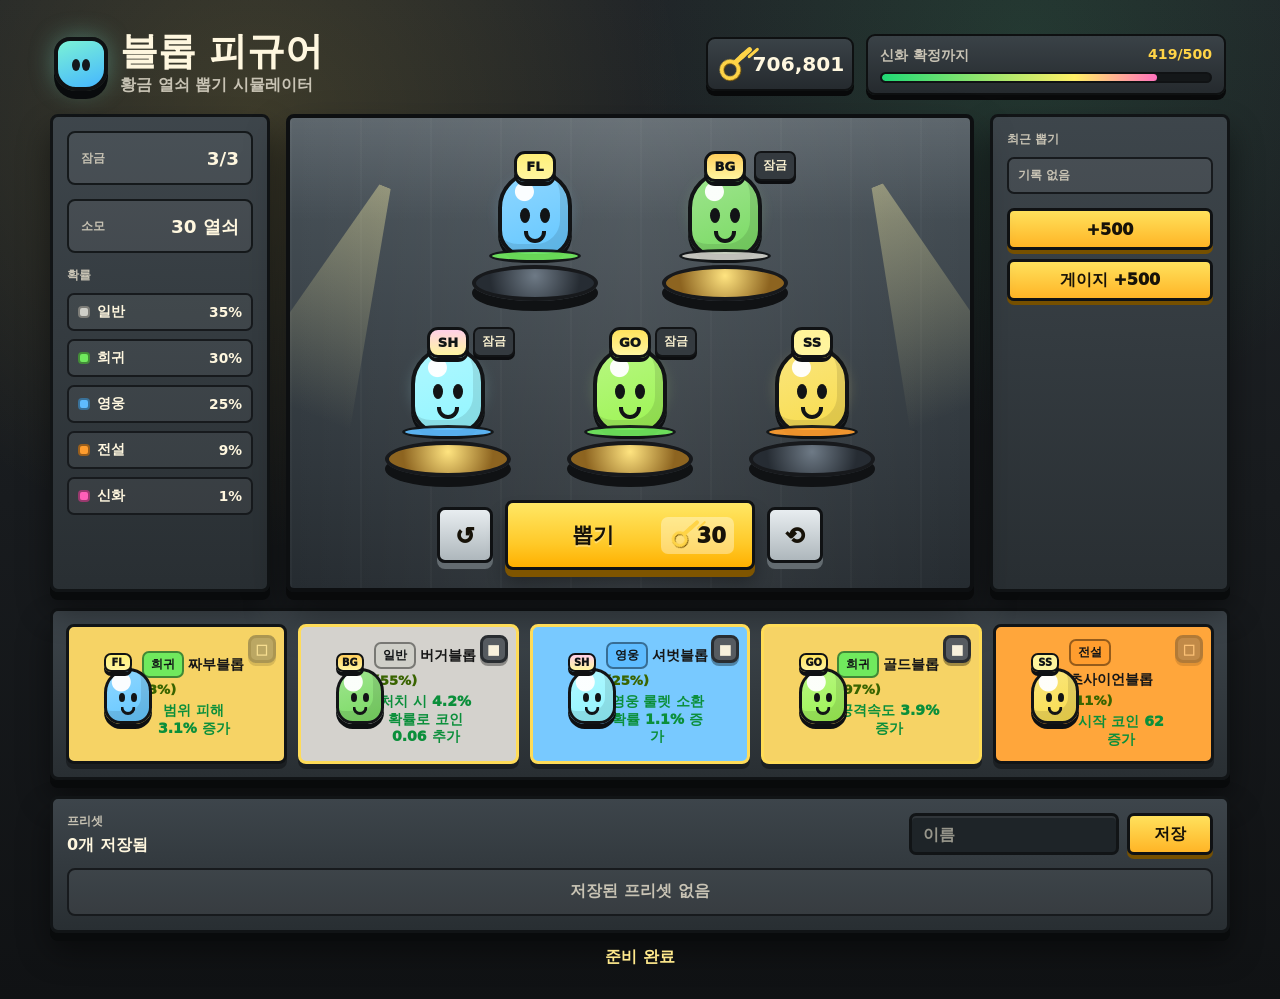
==== commit 5061f8f5: "Add preset save feature" ====
--- a/index.html
+++ b/index.html
@@ -87,6 +87,20 @@
         <div id="resultList" class="result-list"></div>
       </section>
 
+      <section class="preset-panel" aria-label="프리셋">
+        <div class="preset-toolbar">
+          <div>
+            <span class="panel-label">프리셋</span>
+            <strong id="presetCount">0개 저장됨</strong>
+          </div>
+          <div class="preset-save">
+            <input id="presetNameInput" type="text" maxlength="18" placeholder="이름" aria-label="프리셋 이름" />
+            <button class="chip-button" id="savePresetBtn" type="button">저장</button>
+          </div>
+        </div>
+        <div id="presetList" class="preset-list"></div>
+      </section>
+
       <p id="statusText" class="status-text" role="status" aria-live="polite"></p>
     </main>
 
--- a/styles.css
+++ b/styles.css
@@ -228,7 +228,8 @@
 }
 
 .side-panel,
-.result-panel {
+.result-panel,
+.preset-panel {
   border: 3px solid #111416;
   border-radius: 8px;
   background: linear-gradient(180deg, rgba(62, 70, 76, 0.98), rgba(41, 47, 51, 0.98));
@@ -664,6 +665,132 @@
   padding: 13px;
 }
 
+.preset-panel {
+  margin-top: 16px;
+  padding: 14px;
+}
+
+.preset-toolbar {
+  display: flex;
+  align-items: center;
+  justify-content: space-between;
+  gap: 14px;
+  margin-bottom: 12px;
+}
+
+.preset-toolbar .panel-label {
+  margin-bottom: 5px;
+}
+
+.preset-save {
+  display: grid;
+  grid-template-columns: minmax(120px, 210px) 86px;
+  gap: 8px;
+}
+
+.preset-save input {
+  min-height: 42px;
+  width: 100%;
+  border: 3px solid #111416;
+  border-radius: 7px;
+  padding: 0 11px;
+  background: #1e2428;
+  color: var(--text);
+  font: inherit;
+  font-weight: 900;
+  box-shadow: inset 0 2px 0 rgba(255, 255, 255, 0.08);
+}
+
+.preset-save input::placeholder {
+  color: rgba(255, 247, 223, 0.54);
+}
+
+.preset-list {
+  display: grid;
+  grid-template-columns: repeat(3, minmax(0, 1fr));
+  gap: 10px;
+}
+
+.preset-empty,
+.preset-item {
+  border: 2px solid #171a1d;
+  border-radius: 8px;
+  background: rgba(255, 255, 255, 0.055);
+}
+
+.preset-empty {
+  grid-column: 1 / -1;
+  min-height: 48px;
+  display: grid;
+  place-items: center;
+  color: var(--muted);
+  font-weight: 900;
+}
+
+.preset-item {
+  position: relative;
+  display: grid;
+  grid-template-columns: minmax(0, 1fr) 36px;
+  min-height: 92px;
+  overflow: hidden;
+}
+
+.preset-load,
+.preset-delete {
+  border: 0;
+  color: inherit;
+  cursor: pointer;
+}
+
+.preset-load {
+  display: grid;
+  align-content: center;
+  gap: 5px;
+  padding: 11px;
+  background: transparent;
+  text-align: left;
+}
+
+.preset-load:hover {
+  background: rgba(255, 255, 255, 0.055);
+}
+
+.preset-name {
+  color: #fff3ba;
+  font-size: 0.96rem;
+  font-weight: 1000;
+  overflow: hidden;
+  text-overflow: ellipsis;
+  white-space: nowrap;
+}
+
+.preset-preview {
+  color: var(--text);
+  font-size: 0.82rem;
+  font-weight: 900;
+  overflow-wrap: anywhere;
+}
+
+.preset-meta {
+  color: var(--muted);
+  font-size: 0.76rem;
+  font-weight: 800;
+}
+
+.preset-delete {
+  display: grid;
+  place-items: center;
+  min-width: 36px;
+  background: rgba(0, 0, 0, 0.18);
+  color: #ffd5d5;
+  font-size: 1.25rem;
+  font-weight: 1000;
+}
+
+.preset-delete:hover {
+  background: rgba(255, 96, 96, 0.28);
+}
+
 .result-list {
   display: grid;
   grid-template-columns: repeat(5, minmax(0, 1fr));
@@ -871,6 +998,10 @@
   .result-list {
     grid-template-columns: repeat(2, minmax(0, 1fr));
   }
+
+  .preset-list {
+    grid-template-columns: repeat(2, minmax(0, 1fr));
+  }
 }
 
 @media (max-width: 660px) {
@@ -976,4 +1107,17 @@
   .result-list {
     grid-template-columns: 1fr;
   }
-}
+
+  .preset-toolbar,
+  .preset-save {
+    grid-template-columns: 1fr;
+  }
+
+  .preset-toolbar {
+    display: grid;
+  }
+
+  .preset-list {
+    grid-template-columns: 1fr;
+  }
+}
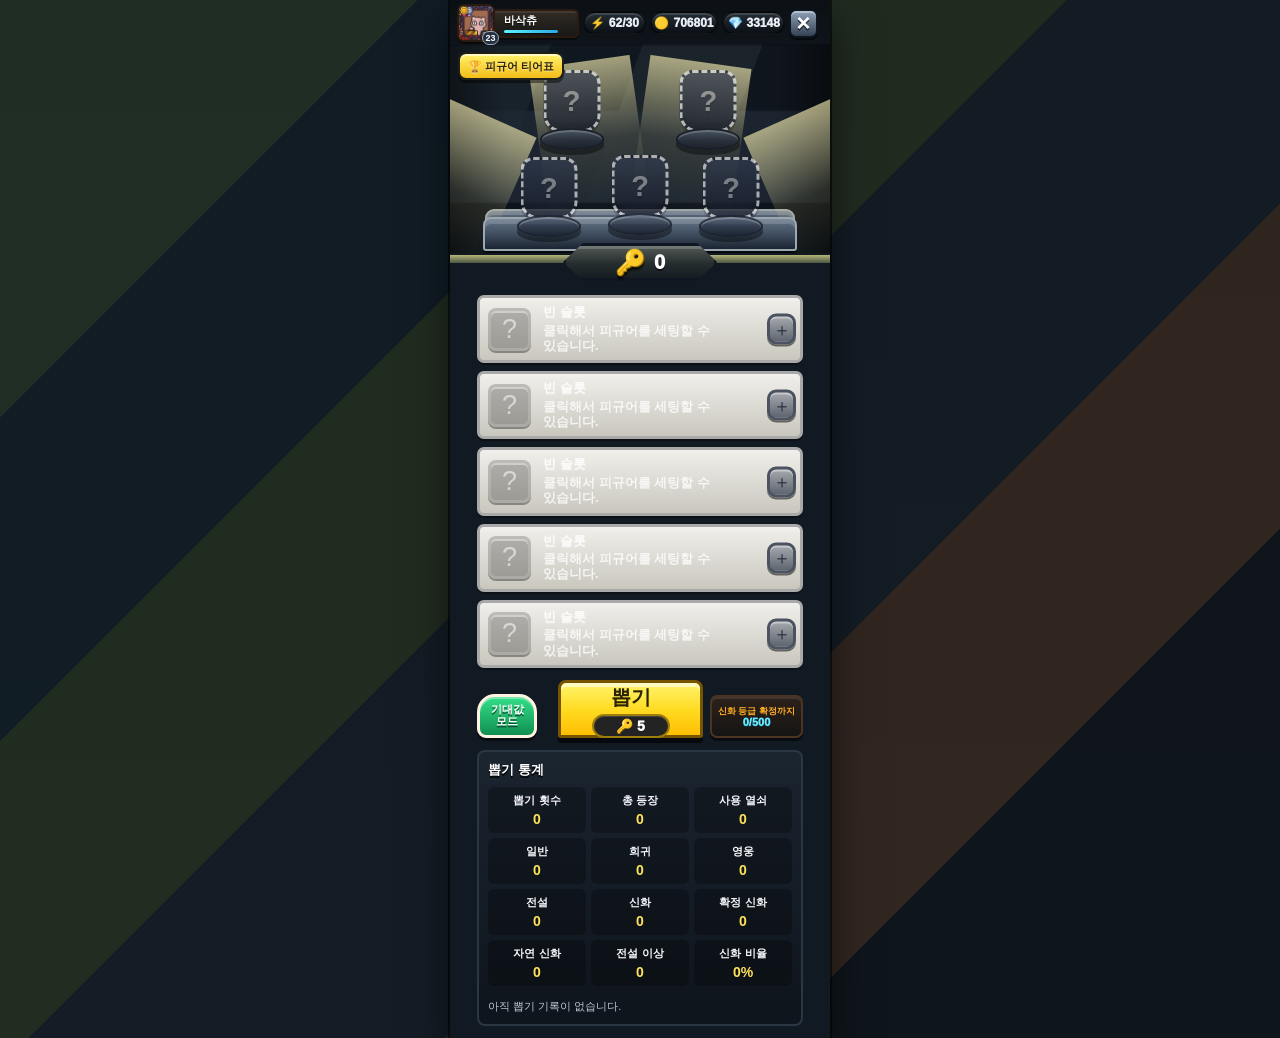
==== commit e47a3830: "Replace simulator with current local version" ====
--- a/index.html
+++ b/index.html
@@ -1,109 +1,3368 @@
-<!doctype html>
+﻿<!DOCTYPE html>
 <html lang="ko">
-  <head>
-    <meta charset="UTF-8" />
-    <meta name="viewport" content="width=device-width, initial-scale=1.0" />
-    <title>블롭 피규어 시뮬레이터</title>
-    <link rel="stylesheet" href="./styles.css" />
-  </head>
-  <body>
-    <main class="app-shell">
-      <section class="topbar" aria-label="재화와 확정 게이지">
-        <div class="brand">
-          <span class="brand-mark" aria-hidden="true"></span>
-          <div>
-            <h1>블롭 피규어</h1>
-            <p>황금 열쇠 뽑기 시뮬레이터</p>
+<head>
+  <meta charset="UTF-8" />
+  <meta name="viewport" content="width=device-width, initial-scale=1.0" />
+  <title>블롭 피규어 뽑기 시뮬레이터 v6</title>
+  <style>
+    :root {
+      --bg: #111725;
+      --panel: #20283a;
+      --line: #44516d;
+      --text: #f7f8fc;
+      --muted: #b9c1d5;
+      --yellow: #ffd83d;
+      --green: #00d94d;
+      --normal: #D1CFCB;
+      --rare: #88CEEE;
+      --hero: #CEA7F6;
+      --legend: #F3CC66;
+      --mythic: #FDA742;
+    }
+    * { box-sizing: border-box; }
+    body {
+      margin: 0;
+      min-height: 100vh;
+      font-family: "Pretendard", "SUIT", "Noto Sans KR", "Apple SD Gothic Neo", "Malgun Gothic", "Segoe UI", sans-serif;
+      letter-spacing: 0;
+      color: var(--text);
+      background:
+        radial-gradient(circle at 50% 0%, rgba(255, 216, 61, 0.18), transparent 34%),
+        linear-gradient(180deg, #0b1020 0%, #151c2d 48%, #0d111c 100%);
+      display: flex;
+      justify-content: center;
+      padding: 22px 12px;
+    }
+    .app { width: min(430px, 100%); }
+    .topbar { display: flex; justify-content: space-between; align-items: center; gap: 10px; margin-bottom: 10px; }
+    h1 { margin: 0; font-size: 22px; letter-spacing: 0; }
+    .subtitle { margin: 5px 0 0; color: var(--muted); font-size: 12px; line-height: 1.35; }
+    button { font-family: inherit; }
+    .small-btn {
+      border: 1px solid rgba(255,255,255,0.16);
+      background: rgba(255,255,255,0.08);
+      color: var(--text);
+      border-radius: 12px;
+      padding: 9px 11px;
+      font-weight: 900;
+      cursor: pointer;
+      white-space: nowrap;
+    }
+    .machine {
+      position: relative;
+      min-height: 245px;
+      border: 2px solid rgba(255,255,255,0.12);
+      border-radius: 22px 22px 8px 8px;
+      overflow: hidden;
+      background:
+        linear-gradient(rgba(0,0,0,.36), rgba(0,0,0,.30)),
+        radial-gradient(circle at 20% 22%, rgba(255,255,255,.12), transparent 16%),
+        radial-gradient(circle at 80% 15%, rgba(255,255,255,.10), transparent 18%),
+        linear-gradient(135deg, #1b2b3f 0%, #111827 100%);
+      box-shadow: 0 16px 50px rgba(0,0,0,.38);
+    }
+    .tier-open-btn {
+      position: absolute;
+      left: 8px;
+      top: 8px;
+      z-index: 8;
+      min-height: 28px;
+      padding: 0 8px;
+      border: 2px solid rgba(7, 13, 20, .9);
+      border-radius: 8px;
+      background: linear-gradient(180deg, #fff36b, #f4bd18);
+      color: #2e2403;
+      font: inherit;
+      font-size: 11px;
+      font-weight: 1000;
+      cursor: pointer;
+      box-shadow: inset 0 2px 0 rgba(255,255,255,.58), 0 3px 0 rgba(0,0,0,.45);
+      text-shadow: 0 1px 0 rgba(255,255,255,.45);
+      white-space: nowrap;
+    }
+    .tier-open-btn:active {
+      transform: translateY(2px);
+      box-shadow: inset 0 2px 0 rgba(255,255,255,.5), 0 1px 0 rgba(0,0,0,.45);
+    }
+    .spotlight {
+      position: absolute;
+      width: 130px;
+      height: 190px;
+      background: radial-gradient(ellipse at top, rgba(255,245,190,.42), rgba(255,245,190,.08) 42%, transparent 72%);
+      transform-origin: top;
+      opacity: .72;
+      pointer-events: none;
+    }
+    .spotlight.s1 { left: -18px; top: 56px; transform: rotate(20deg); }
+    .spotlight.s2 { right: -18px; top: 56px; transform: rotate(-20deg); }
+    .spotlight.s3 { left: 18px; top: -24px; transform: rotate(-32deg); }
+    .spotlight.s4 { right: 18px; top: -24px; transform: rotate(32deg); }
+    .stage {
+      position: absolute;
+      left: 28px;
+      right: 28px;
+      bottom: 16px;
+      height: 68px;
+      border-radius: 18px 18px 10px 10px;
+      background: linear-gradient(180deg, #59657b, #2e3748 62%, #1f2736);
+      border: 2px solid #728097;
+      box-shadow: inset 0 10px 20px rgba(255,255,255,.1), 0 -4px 0 rgba(0,0,0,.35);
+    }
+    .slots { position: relative; z-index: 2; height: 218px; }
+    .slot-stand {
+      position: absolute;
+      width: 78px;
+      height: 88px;
+      transform: translateX(-50%);
+      cursor: pointer;
+      user-select: none;
+      transition: transform .12s ease;
+    }
+    .slot-stand:hover { transform: translateX(-50%) translateY(-2px); }
+    .slot-stand.empty { cursor: default; opacity: .72; }
+    .slot-stand.empty:hover { transform: translateX(-50%); }
+    .empty-figure {
+      background: linear-gradient(180deg, #323b4f, #171d2b) !important;
+      border-style: dashed !important;
+      color: rgba(255,255,255,.55);
+      font-size: 24px;
+    }
+    .slot-stand[data-index="0"] { left: 28%; top: 12px; }
+    .slot-stand[data-index="1"] { left: 72%; top: 12px; }
+    .slot-stand[data-index="2"] { left: 22%; top: 103px; }
+    .slot-stand[data-index="3"] { left: 50%; top: 95px; }
+    .slot-stand[data-index="4"] { left: 78%; top: 103px; }
+    .pedestal {
+      position: absolute;
+      left: 7px;
+      right: 7px;
+      bottom: 0;
+      height: 25px;
+      border-radius: 50%;
+      background: linear-gradient(180deg, #59627a, #1d2434);
+      border: 2px solid rgba(255,255,255,.28);
+      box-shadow: 0 5px 0 rgba(0,0,0,.35);
+    }
+    .slot-stand.legend .pedestal { box-shadow: 0 5px 0 rgba(0,0,0,.35), 0 0 18px rgba(255,214,74,.58); }
+    .slot-stand.mythic .pedestal { box-shadow: 0 5px 0 rgba(0,0,0,.35), 0 0 18px rgba(255,163,58,.58); }
+    .figure-icon {
+      position: absolute;
+      left: 50%;
+      bottom: 17px;
+      width: 58px;
+      height: 68px;
+      transform: translateX(-50%);
+      border-radius: 46% 46% 42% 42%;
+      display: flex;
+      align-items: center;
+      justify-content: center;
+      font-size: 29px;
+      font-weight: 900;
+      border: 3px solid rgba(255,255,255,.82);
+      box-shadow: inset 0 -8px 0 rgba(0,0,0,.11), 0 0 18px rgba(255,255,255,.14);
+      overflow: hidden;
+      text-shadow: 0 2px 1px rgba(0,0,0,.22);
+    }
+    .figure-icon img, .mini-icon img {
+      width: 100%; height: 100%; object-fit: contain; display: block; position: relative; z-index: 2;
+    }
+    .fallback-emoji {
+      width: 100%; height: 100%; display: none; align-items: center; justify-content: center; position: absolute; inset: 0; z-index: 1;
+    }
+    .slot-stand.locked .figure-icon::after {
+      content: "🔒";
+      position: absolute;
+      right: -13px;
+      top: -12px;
+      font-size: 19px;
+      filter: drop-shadow(0 2px 1px rgba(0,0,0,.5));
+      z-index: 3;
+    }
+    .key-badge {
+      margin: -11px auto 12px;
+      position: relative;
+      z-index: 4;
+      width: 188px;
+      height: 44px;
+      background: linear-gradient(180deg, #424a58, #252b36);
+      border: 3px solid #111723;
+      border-radius: 12px;
+      display: flex;
+      justify-content: center;
+      align-items: center;
+      gap: 8px;
+      box-shadow: 0 3px 0 rgba(255,255,255,.15) inset, 0 5px 0 rgba(0,0,0,.45);
+      font-size: 24px;
+      font-weight: 1000;
+    }
+    .key-badge .key { color: var(--yellow); font-size: 25px; }
+    .controls-panel {
+      background: rgba(9, 13, 24, 0.54);
+      border: 1px solid rgba(255,255,255,.12);
+      border-radius: 16px;
+      padding: 12px;
+      margin-bottom: 12px;
+      display: grid;
+      grid-template-columns: 1fr 1fr;
+      gap: 10px;
+    }
+    .control-box {
+      background: rgba(255,255,255,.07);
+      border: 1px solid rgba(255,255,255,.09);
+      border-radius: 13px;
+      padding: 10px;
+    }
+    .control-label { color: var(--muted); font-size: 12px; font-weight: 800; margin-bottom: 6px; }
+    .control-value { font-size: 18px; font-weight: 1000; }
+    .control-box input {
+      width: 100%; border: 0; border-radius: 10px; padding: 8px 9px;
+      background: rgba(0,0,0,.32); color: var(--text); font-size: 16px; font-weight: 900; outline: none;
+    }
+    .results { display: flex; flex-direction: column; gap: 8px; }
+    .card {
+      position: relative;
+      overflow: hidden;
+      min-height: 72px;
+      border-radius: 11px;
+      border: 3px solid rgba(0,0,0,.33);
+      display: grid;
+      grid-template-columns: 54px 1fr 34px;
+      gap: 8px;
+      align-items: center;
+      padding: 8px;
+      color: #252220;
+      box-shadow: inset 0 3px 0 rgba(255,255,255,.35), 0 2px 0 rgba(0,0,0,.36);
+    }
+    .card > * {
+      position: relative;
+      z-index: 1;
+    }
+    .card.normal { background: linear-gradient(180deg, #E7E5E1, var(--normal)); }
+    .card.rare { background: linear-gradient(180deg, #BDE8FA, var(--rare)); }
+    .card.hero { background: linear-gradient(180deg, #E4CDFB, var(--hero)); }
+    .card.legend { background: linear-gradient(180deg, #FFE38F, var(--legend)); }
+    .card.mythic { background: linear-gradient(180deg, #FFC46E, var(--mythic)); }
+    .card.empty {
+      background: linear-gradient(180deg, #384259, #242c3d);
+      color: rgba(255,255,255,.78);
+      border-color: rgba(255,255,255,.12);
+      box-shadow: inset 0 3px 0 rgba(255,255,255,.08), 0 2px 0 rgba(0,0,0,.36);
+    }
+    .card.empty .card-title,
+    .card.empty .effect-line { color: rgba(255,255,255,.78); }
+    .card.empty .mini-icon {
+      background: rgba(0,0,0,.25);
+      border-color: rgba(255,255,255,.16);
+      color: rgba(255,255,255,.55);
+    }
+    .mini-icon {
+      width: 48px;
+      height: 48px;
+      border-radius: 10px;
+      background: rgba(255,255,255,.55);
+      border: 3px solid rgba(0,0,0,.22);
+      display: flex;
+      align-items: center;
+      justify-content: center;
+      font-size: 27px;
+      box-shadow: inset 0 -4px 0 rgba(0,0,0,.08);
+      overflow: hidden;
+      position: relative;
+    }
+    .slot-stand.normal .figure-icon, .card.normal .mini-icon { background: linear-gradient(180deg, #E7E5E1, var(--normal)); }
+    .slot-stand.rare .figure-icon, .card.rare .mini-icon { background: linear-gradient(180deg, #BDE8FA, var(--rare)); }
+    .slot-stand.hero .figure-icon, .card.hero .mini-icon { background: linear-gradient(180deg, #E4CDFB, var(--hero)); }
+    .slot-stand.legend .figure-icon, .card.legend .mini-icon { background: linear-gradient(180deg, #FFE38F, var(--legend)); }
+    .slot-stand.mythic .figure-icon, .card.mythic .mini-icon { background: linear-gradient(180deg, #FFC46E, var(--mythic)); }
+    .card-title {
+      font-weight: 1000;
+      font-size: 14px;
+      line-height: 1.18;
+      margin-bottom: 4px;
+      color: #15171b;
+    }
+    .grade-name { color: #fff; text-shadow: 0 1px 2px rgba(0,0,0,.75); }
+    .grade-percent { color: #ffe600; text-shadow: 0 1px 2px rgba(0,0,0,.75); }
+    .effect-line {
+      font-weight: 900;
+      font-size: 14px;
+      line-height: 1.25;
+      color: #222;
+      word-break: keep-all;
+    }
+    .value-highlight { color: var(--green); text-shadow: 0 1px 0 rgba(0,0,0,.28); font-weight: 1000; }
+    .lock-btn {
+      width: 34px; height: 34px; border-radius: 10px; border: 2px solid rgba(0,0,0,.32);
+      background: rgba(255,255,255,.45); font-size: 19px; cursor: pointer;
+      display: flex; align-items: center; justify-content: center;
+    }
+    .card.locked .lock-btn { background: #505866; color: white; }
+    .card.locked { outline: 3px solid rgba(255,255,255,.45); }
+    .draw-area {
+      position: sticky; bottom: 0; margin-top: 14px; padding: 10px 0 0;
+      background: linear-gradient(180deg, transparent, rgba(13,17,28,.94) 28%);
+      display: grid; grid-template-columns: 84px 1fr 106px; gap: 8px; align-items: end;
+    }
+    .info-btn {
+      height: 60px; border-radius: 17px; border: 3px solid #162236;
+      background: linear-gradient(180deg, #43d36f, #0e8a48); color: white;
+      font-size: 34px; font-weight: 1000; box-shadow: 0 5px 0 rgba(0,0,0,.46), inset 0 3px 0 rgba(255,255,255,.32);
+      cursor: pointer;
+    }
+    .main-draw {
+      position: relative; height: 68px; border-radius: 12px; border: 3px solid #8c6100;
+      background: linear-gradient(180deg, #fff36b, #ffc400 70%, #ffb000);
+      color: #2f2504; font-size: 24px; font-weight: 1000; cursor: pointer;
+      box-shadow: 0 6px 0 rgba(0,0,0,.46), inset 0 4px 0 rgba(255,255,255,.58);
+    }
+    .main-draw .cost { display: block; margin-top: 3px; font-size: 15px; color: #332800; }
+    .main-draw:active { transform: translateY(3px); box-shadow: 0 3px 0 rgba(0,0,0,.46), inset 0 4px 0 rgba(255,255,255,.58); }
+    .pity-box {
+      height: 58px; border-radius: 10px; border: 2px solid #5a3a25;
+      background: linear-gradient(180deg, #2b231f, #171717); padding: 7px;
+      font-size: 11px; font-weight: 1000; color: #ff8f2e; text-align: center; box-shadow: 0 4px 0 rgba(0,0,0,.45);
+    }
+    .pity-count { margin-top: 4px; color: #6ee6ff; font-size: 15px; }
+    .pity-ready { color: #ffef61; animation: pulse 1.2s infinite; }
+    @keyframes pulse { 50% { opacity: .58; } }
+    .stats {
+      margin-top: 12px;
+      background: rgba(255,255,255,.07);
+      border: 1px solid rgba(255,255,255,.12);
+      border-radius: 16px;
+      padding: 12px;
+    }
+    .stats h2 { margin: 0 0 8px; font-size: 15px; }
+    .stat-grid { display: grid; grid-template-columns: repeat(3, 1fr); gap: 8px; }
+    .stat-item { background: rgba(0,0,0,.24); border-radius: 10px; padding: 8px; text-align: center; font-weight: 900; font-size: 13px; }
+    .stat-item span { display: block; margin-top: 3px; color: var(--yellow); font-size: 16px; }
+    .log { margin-top: 12px; color: var(--muted); font-size: 12px; line-height: 1.55; max-height: 115px; overflow: auto; padding-right: 5px; }
+    .log b { color: white; }
+    @media (max-width: 390px) {
+      .slot-stand { width: 70px; }
+      .figure-icon { width: 48px; height: 58px; font-size: 26px; }
+      .card { grid-template-columns: 50px 1fr 32px; gap: 7px; }
+      .effect-line { font-size: 13px; }
+      .draw-area { grid-template-columns: 72px 1fr 96px; }
+      .main-draw { font-size: 22px; }
+    }
+
+    body {
+      align-items: flex-start;
+      padding: 0;
+      background:
+        linear-gradient(180deg, rgba(0,0,0,.22), rgba(0,0,0,.18)),
+        linear-gradient(135deg, #293a2f 0 18%, #15232e 18% 32%, #293728 32% 46%, #18232d 46% 64%, #3c2f27 64% 78%, #121a22 78%);
+    }
+    .app {
+      width: min(380px, 100%);
+      min-height: 100vh;
+      padding: 0 0 12px;
+      position: relative;
+      overflow: hidden;
+      background: #111922;
+      box-shadow: 0 0 0 2px rgba(0,0,0,.55), 0 18px 40px rgba(0,0,0,.55);
+    }
+    .topbar {
+      height: 46px;
+      margin: 0;
+      padding: 4px 7px;
+      display: grid;
+      grid-template-columns: 122px 1fr 1.1fr 1fr 34px;
+      gap: 4px;
+      align-items: center;
+      background: linear-gradient(180deg, rgba(10,14,17,.86), rgba(10,14,17,.42));
+      position: relative;
+      z-index: 6;
+    }
+    .player-card {
+      height: 38px;
+      min-width: 0;
+      display: grid;
+      grid-template-columns: 38px 1fr;
+      align-items: center;
+      position: relative;
+    }
+    .profile-tile {
+      position: relative;
+      width: 38px;
+      height: 38px;
+      border-radius: 7px;
+      border: 2px solid #2a1a10;
+      background: linear-gradient(180deg, #c5ad76, #644426);
+      display: grid;
+      place-items: center;
+      font-size: 19px;
+      box-shadow: inset 0 2px 0 rgba(255,255,255,.28), 0 2px 0 rgba(0,0,0,.5);
+      overflow: visible;
+      z-index: 2;
+    }
+    .profile-tile img {
+      width: 100%;
+      height: 100%;
+      display: block;
+      object-fit: contain;
+      border-radius: 5px;
+      position: relative;
+      z-index: 2;
+    }
+    .profile-fallback {
+      position: absolute;
+      inset: 0;
+      display: none;
+      align-items: center;
+      justify-content: center;
+      font-weight: 900;
+      color: #fff;
+      text-shadow: 0 2px 0 rgba(0,0,0,.55);
+    }
+    .profile-tile b {
+      position: absolute;
+      right: -6px;
+      bottom: -5px;
+      min-width: 17px;
+      height: 14px;
+      border-radius: 7px;
+      background: #253142;
+      border: 1px solid #9ba7b7;
+      color: #fff;
+      font-size: 9px;
+      line-height: 12px;
+      text-align: center;
+      z-index: 4;
+    }
+    .player-name {
+      height: 29px;
+      margin-left: -2px;
+      padding: 4px 7px 3px 9px;
+      border-radius: 3px 5px 5px 3px;
+      border: 2px solid #2a1a10;
+      background: linear-gradient(180deg, #322b22, #171817);
+      color: #fff;
+      font-size: 11px;
+      font-weight: 900;
+      line-height: 1;
+      display: flex;
+      flex-direction: column;
+      justify-content: center;
+      gap: 4px;
+      text-shadow: 0 1px 0 rgba(0,0,0,.8);
+      box-shadow: inset 0 2px 0 rgba(255,255,255,.08), 0 2px 0 rgba(0,0,0,.45);
+      overflow: hidden;
+      white-space: nowrap;
+    }
+    .player-name::after {
+      content: "";
+      display: block;
+      width: 82%;
+      height: 4px;
+      border-radius: 3px;
+      background: linear-gradient(90deg, #5af3ff, #2aa7e4);
+      box-shadow: 0 1px 0 rgba(0,0,0,.55);
+    }
+    .hud-chip {
+      height: 24px;
+      min-width: 0;
+      padding: 0 7px;
+      border-radius: 13px;
+      background: linear-gradient(180deg, rgba(37,47,55,.96), rgba(12,17,21,.96));
+      border: 2px solid rgba(0,0,0,.52);
+      display: flex;
+      align-items: center;
+      justify-content: center;
+      gap: 4px;
+      color: #e8eef5;
+      font-weight: 1000;
+      font-size: 12px;
+      box-shadow: inset 0 2px 0 rgba(255,255,255,.12);
+      white-space: nowrap;
+      overflow: hidden;
+    }
+    .small-btn {
+      width: 29px;
+      height: 29px;
+      padding: 0;
+      border-radius: 7px;
+      border: 2px solid #0c141d;
+      background: linear-gradient(180deg, #8fa2b8, #344153);
+      color: #fff;
+      font-size: 24px;
+      line-height: 22px;
+      box-shadow: inset 0 2px 0 rgba(255,255,255,.35), 0 2px 0 rgba(0,0,0,.54);
+      text-shadow: 0 2px 0 rgba(0,0,0,.55);
+    }
+    .machine {
+      min-height: 219px;
+      margin-top: -2px;
+      border: 0;
+      border-radius: 0;
+      background:
+        linear-gradient(90deg, rgba(0,0,0,.44), transparent 15% 85%, rgba(0,0,0,.44)),
+        linear-gradient(180deg, rgba(6,10,15,.45) 0 30%, rgba(28,37,47,.92) 31% 72%, rgba(12,18,25,.9) 73%),
+        linear-gradient(110deg, #283742 0 22%, #17222d 22% 42%, #2c3841 42% 68%, #161f28 68%);
+      box-shadow: inset 0 -4px 0 #777b62, inset 0 -8px 0 #1a222c;
+    }
+    .machine::before {
+      content: "";
+      position: absolute;
+      left: 35px;
+      right: 35px;
+      bottom: 23px;
+      height: 27px;
+      border-radius: 9px;
+      background: linear-gradient(180deg, #637184, #303c4d 62%, #18212d);
+      border: 2px solid #9fa7a6;
+      box-shadow: inset 0 4px 0 rgba(255,255,255,.18), 0 5px 0 rgba(0,0,0,.5);
+      z-index: 1;
+    }
+    .machine::after {
+      content: "";
+      position: absolute;
+      left: 0;
+      right: 0;
+      bottom: 0;
+      height: 8px;
+      background: linear-gradient(180deg, #b5b579, #4c5544);
+      box-shadow: 0 -2px 0 #111820;
+      z-index: 3;
+    }
+    .stage {
+      left: 33px;
+      right: 33px;
+      bottom: 12px;
+      height: 34px;
+      border-radius: 8px 8px 3px 3px;
+      background: linear-gradient(180deg, #647387, #364354 64%, #1b2431);
+      border-color: #9ca7b0;
+      box-shadow: inset 0 5px 0 rgba(255,255,255,.16), 0 6px 0 rgba(0,0,0,.5);
+      z-index: 2;
+    }
+    .slots { height: 210px; }
+    .slot-stand {
+      width: 74px;
+      height: 88px;
+      z-index: 4;
+    }
+    .slot-stand[data-index="0"] { left: 32%; top: 18px; }
+    .slot-stand[data-index="1"] { left: 68%; top: 18px; }
+    .slot-stand[data-index="2"] { left: 26%; top: 105px; }
+    .slot-stand[data-index="3"] { left: 50%; top: 103px; }
+    .slot-stand[data-index="4"] { left: 74%; top: 105px; }
+    .pedestal {
+      left: 5px;
+      right: 5px;
+      bottom: 0;
+      height: 22px;
+      border-radius: 50% 50% 46% 46%;
+      background: linear-gradient(180deg, #48566d, #232b3b 58%, #151b27);
+      border: 2px solid #0e1420;
+      box-shadow: 0 5px 0 rgba(0,0,0,.55), inset 0 2px 0 rgba(255,255,255,.26);
+    }
+    .pedestal::before {
+      content: none;
+    }
+    .figure-icon {
+      bottom: 18px;
+      width: 57px;
+      height: 62px;
+      border-radius: 13px 13px 17px 17px;
+      border: 3px solid rgba(255,255,255,.86);
+      box-shadow: inset 0 -6px 0 rgba(0,0,0,.12), 0 3px 0 rgba(0,0,0,.28);
+    }
+    .figure-icon img { padding: 2px; }
+    .spotlight {
+      width: 102px;
+      height: 154px;
+      background: linear-gradient(180deg, rgba(255,245,183,.72), rgba(255,240,155,.13) 52%, transparent);
+      opacity: .86;
+      filter: blur(.2px);
+      z-index: 2;
+    }
+    .spotlight.s1 { left: -11px; top: 73px; transform: rotate(24deg); }
+    .spotlight.s2 { right: -11px; top: 73px; transform: rotate(-24deg); }
+    .spotlight.s3 { left: 78px; top: 18px; transform: rotate(-8deg); }
+    .spotlight.s4 { right: 78px; top: 18px; transform: rotate(8deg); }
+    .key-badge {
+      width: 154px;
+      height: 38px;
+      margin: -20px auto 14px;
+      border: 3px solid #101722;
+      border-radius: 3px;
+      clip-path: polygon(13% 0, 87% 0, 100% 50%, 87% 100%, 13% 100%, 0 50%);
+      background: linear-gradient(180deg, #535b56, #252d2f 55%, #161d21);
+      box-shadow: inset 0 3px 0 rgba(255,255,255,.18), 0 3px 0 rgba(0,0,0,.65);
+      font-size: 20px;
+      color: #fff;
+      text-shadow: 0 2px 0 rgba(0,0,0,.55);
+      cursor: pointer;
+    }
+    .key-badge .key { color: #ffe13c; filter: drop-shadow(0 2px 0 rgba(0,0,0,.55)); }
+    .key-badge.simulator-mode {
+      background: linear-gradient(180deg, #27605a, #173b3e 55%, #101f27);
+      border-color: #07151d;
+    }
+    .controls-panel {
+      position: absolute;
+      width: 1px;
+      height: 1px;
+      overflow: hidden;
+      opacity: 0;
+      pointer-events: none;
+    }
+    .results {
+      margin: 0 27px;
+      gap: 8px;
+    }
+    .card {
+      min-height: 62px;
+      grid-template-columns: 47px 1fr 25px;
+      gap: 8px;
+      padding: 7px 0 7px 8px;
+      border-radius: 7px;
+      border: 3px solid #516075;
+      color: #22180c;
+      box-shadow: inset 0 3px 0 rgba(255,255,255,.48), inset 0 -3px 0 rgba(0,0,0,.13), 0 2px 0 rgba(0,0,0,.55);
+    }
+    .card.normal { background: linear-gradient(180deg, #E7E5E1, var(--normal)); }
+    .card.rare { background: linear-gradient(180deg, #BDE8FA, var(--rare)); }
+    .card.hero { background: linear-gradient(180deg, #E4CDFB, var(--hero)); }
+    .card.legend { background: linear-gradient(180deg, #FFE38F, var(--legend)); }
+    .card.mythic { background: linear-gradient(180deg, #FFC46E, var(--mythic)); }
+    .card.empty {
+      background: linear-gradient(180deg, #f0efeb, #c9c7bd);
+      border-color: #a8a9a8;
+      cursor: pointer;
+    }
+    .mini-icon {
+      width: 43px;
+      height: 43px;
+      border-radius: 8px;
+      border: 3px solid rgba(0,0,0,.28);
+      box-shadow: inset 0 2px 0 rgba(255,255,255,.42), 0 2px 0 rgba(0,0,0,.35);
+    }
+    .mini-icon img { padding: 2px; }
+    .slot-stand.normal .figure-icon, .card.normal .mini-icon { background: linear-gradient(180deg, #E7E5E1, var(--normal)); }
+    .slot-stand.rare .figure-icon, .card.rare .mini-icon { background: linear-gradient(180deg, #BDE8FA, var(--rare)); }
+    .slot-stand.hero .figure-icon, .card.hero .mini-icon { background: linear-gradient(180deg, #E4CDFB, var(--hero)); }
+    .slot-stand.legend .figure-icon, .card.legend .mini-icon { background: linear-gradient(180deg, #FFE38F, var(--legend)); }
+    .slot-stand.mythic .figure-icon, .card.mythic .mini-icon { background: linear-gradient(180deg, #FFC46E, var(--mythic)); }
+    .card-title {
+      margin-bottom: 3px;
+      color: #16191d;
+      font-size: 13px;
+      font-weight: 800;
+      line-height: 1.12;
+      text-shadow: 0 1px 0 rgba(255,255,255,.35);
+    }
+    .grade-name { color: #26313d; text-shadow: none; }
+    .grade-percent { color: #fff7a3; text-shadow: 0 1px 1px rgba(0,0,0,.55); }
+    .effect-line {
+      color: #271d10;
+      font-size: 13px;
+      font-weight: 800;
+      line-height: 1.18;
+      text-shadow: none;
+    }
+    .value-highlight {
+      color: #00c748;
+      font-weight: 900;
+      text-shadow: 0 1px 0 rgba(255,255,255,.35);
+    }
+    .lock-btn {
+      position: absolute;
+      right: 4px;
+      top: 50%;
+      transform: translateY(-50%);
+      width: 29px;
+      height: 31px;
+      padding: 0;
+      border-radius: 9px;
+      border: 3px solid #4c5360;
+      background: linear-gradient(180deg, #a6a9ad, #5e6570);
+      color: #26303c;
+      font-size: 18px;
+      box-shadow: inset 0 2px 0 rgba(255,255,255,.38), 0 2px 0 rgba(0,0,0,.52);
+    }
+    .card.locked .lock-btn { background: linear-gradient(180deg, #9fa3aa, #5c6470); color: #202a36; }
+    .card.locked { outline: 0; filter: saturate(.96); }
+    .slot-stand.empty { cursor: pointer; }
+    .draw-area {
+      margin: 12px 27px 0;
+      padding: 0;
+      bottom: 0;
+      grid-template-columns: 74px 1fr 93px;
+      gap: 7px;
+      align-items: end;
+      background: transparent;
+      z-index: 8;
+    }
+    .info-btn {
+      height: 44px;
+      width: 60px;
+      align-self: end;
+      border-radius: 18px 18px 9px 9px;
+      border: 3px solid #fff3e3;
+      background: linear-gradient(180deg, #33df88, #118f51);
+      color: #fff;
+      font-size: 26px;
+      box-shadow: inset 0 2px 0 rgba(255,255,255,.35), 0 3px 0 rgba(0,0,0,.55);
+      text-shadow: 0 2px 0 rgba(0,0,0,.5);
+    }
+    .main-draw {
+      height: 58px;
+      border-radius: 8px 8px 3px 3px;
+      border: 3px solid #775400;
+      background: linear-gradient(180deg, #fff46c, #ffd91e 55%, #ffbe03);
+      color: #2b2302;
+      font-size: 20px;
+      box-shadow: inset 0 4px 0 rgba(255,255,255,.58), 0 5px 0 rgba(0,0,0,.62);
+    }
+    .main-draw:disabled {
+      cursor: not-allowed;
+      filter: grayscale(.72) brightness(.72);
+      transform: translateY(3px);
+      box-shadow: inset 0 3px 0 rgba(255,255,255,.28), 0 2px 0 rgba(0,0,0,.62);
+    }
+    .main-draw .cost {
+      width: 78px;
+      height: 24px;
+      margin: 3px auto 0;
+      display: flex;
+      align-items: center;
+      justify-content: center;
+      gap: 4px;
+      border-radius: 12px;
+      background: #232323;
+      color: #fff;
+      border: 2px solid #9d7e0c;
+      font-size: 14px;
+      box-shadow: inset 0 1px 0 rgba(255,255,255,.14);
+    }
+    .pity-box {
+      height: 43px;
+      padding: 4px 4px 3px;
+      border-radius: 7px;
+      border: 2px solid #4b3421;
+      background: linear-gradient(180deg, #2d211a, #151514);
+      color: #ffad22;
+      font-size: 9px;
+      line-height: 1.12;
+      box-shadow: inset 0 2px 0 rgba(255,255,255,.1), 0 3px 0 rgba(0,0,0,.55);
+      cursor: pointer;
+      display: flex;
+      flex-direction: column;
+      align-items: center;
+      justify-content: center;
+      word-break: keep-all;
+      overflow: hidden;
+    }
+    .pity-count {
+      margin-top: 1px;
+      color: #66eaff;
+      font-size: 11px;
+      line-height: 1;
+      text-shadow: 0 1px 0 #063544;
+    }
+    .stats {
+      margin: 12px 27px 0;
+      border: 2px solid #2b3643;
+      border-radius: 8px;
+      background: linear-gradient(180deg, rgba(27,37,48,.96), rgba(13,20,28,.96));
+      padding: 9px;
+    }
+    .stats h2 { font-size: 13px; color: #fff; text-shadow: 0 2px 0 #000; }
+    .stat-grid { grid-template-columns: repeat(3, 1fr); gap: 5px; }
+    .stat-item {
+      border-radius: 6px;
+      padding: 6px 4px;
+      background: rgba(0,0,0,.28);
+      font-size: 11px;
+    }
+    .stat-item span { font-size: 14px; color: #ffe45a; }
+    .log {
+      max-height: 92px;
+      color: #bcc8d3;
+      font-size: 11px;
+    }
+    body.expect-mode .stat-grid { display: none; }
+    body.expect-mode .log { max-height: 240px; }
+    body.expect-mode .info-btn {
+      background: linear-gradient(180deg, #6b7684, #313a49);
+    }
+    body.expect-mode .main-draw {
+      background: linear-gradient(180deg, #79e7ff, #29bdd9 58%, #1596b5);
+      border-color: #0e5264;
+      color: #072733;
+    }
+    .info-btn {
+      font-size: 11px;
+      line-height: 1.08;
+      padding: 0 5px;
+      word-break: keep-all;
+    }
+    .slot-stand.rolling {
+      animation: rollShake .1s infinite alternate;
+    }
+    .slot-stand.rolling .figure-icon {
+      filter: saturate(1.15) brightness(1.08);
+    }
+    .slot-stand.draw-glow .figure-icon {
+      filter: saturate(1.25) brightness(1.32);
+      box-shadow: inset 0 -6px 0 rgba(0,0,0,.08), 0 0 22px rgba(255,255,255,.65), 0 0 14px rgba(137,225,255,.62);
+    }
+    .machine.draw-glow::before {
+      box-shadow: inset 0 4px 0 rgba(255,255,255,.32), 0 5px 0 rgba(0,0,0,.5), 0 0 24px rgba(145,229,255,.34);
+    }
+    .card.draw-glow {
+      animation: cardSoftBloom .72s cubic-bezier(.16,.84,.28,1) both;
+    }
+    .card.draw-glow::after {
+      content: "";
+      position: absolute;
+      z-index: 0;
+      inset: -45% -25%;
+      pointer-events: none;
+      background:
+        radial-gradient(circle at 18% 50%, rgba(255,255,255,.86) 0 8%, rgba(255,255,255,.45) 16%, rgba(255,255,255,0) 36%),
+        linear-gradient(105deg, rgba(255,255,255,0) 20%, rgba(255,255,255,.58) 45%, rgba(255,255,255,.18) 58%, rgba(255,255,255,0) 74%);
+      transform: translateX(-48%) scale(.88);
+      opacity: 0;
+      animation: cardLightSpread .72s cubic-bezier(.16,.84,.28,1) both;
+      mix-blend-mode: screen;
+    }
+    .card.draw-glow .mini-icon {
+      animation: iconSoftBloom .72s cubic-bezier(.16,.84,.28,1) both;
+    }
+    .card.draw-glow .mini-icon img {
+      animation: iconImageLift .72s cubic-bezier(.16,.84,.28,1) both;
+    }
+    @keyframes rollShake {
+      from { transform: translateX(-50%) translateY(-1px) rotate(-1deg); }
+      to { transform: translateX(-50%) translateY(2px) rotate(1deg); }
+    }
+    @keyframes cardSoftBloom {
+      0% { filter: saturate(1) brightness(1); box-shadow: inset 0 3px 0 rgba(255,255,255,.35), 0 2px 0 rgba(0,0,0,.36); }
+      30% { filter: saturate(1.18) brightness(1.16); box-shadow: inset 0 3px 0 rgba(255,255,255,.62), 0 0 16px rgba(255,255,255,.34), 0 3px 0 rgba(0,0,0,.32); }
+      62% { filter: saturate(1.1) brightness(1.09); box-shadow: inset 0 3px 0 rgba(255,255,255,.52), 0 0 11px rgba(255,255,255,.2), 0 2px 0 rgba(0,0,0,.34); }
+      100% { filter: saturate(1) brightness(1); box-shadow: inset 0 3px 0 rgba(255,255,255,.35), 0 2px 0 rgba(0,0,0,.36); }
+    }
+    @keyframes cardLightSpread {
+      0% { opacity: 0; transform: translateX(-54%) scale(.84); }
+      18% { opacity: .9; }
+      54% { opacity: .72; transform: translateX(3%) scale(1.08); }
+      100% { opacity: 0; transform: translateX(46%) scale(1.14); }
+    }
+    @keyframes iconSoftBloom {
+      0% { filter: saturate(1) brightness(1); box-shadow: inset 0 -4px 0 rgba(0,0,0,.08); }
+      28% { filter: saturate(1.18) brightness(1.2); box-shadow: inset 0 -4px 0 rgba(0,0,0,.05), 0 0 18px rgba(255,255,255,.5); }
+      100% { filter: saturate(1) brightness(1); box-shadow: inset 0 -4px 0 rgba(0,0,0,.08); }
+    }
+    @keyframes iconImageLift {
+      0% { transform: scale(1); }
+      32% { transform: scale(1.045); }
+      100% { transform: scale(1); }
+    }
+    .card.expect-card {
+      grid-template-columns: 1fr 92px;
+      align-items: stretch;
+      min-height: 86px;
+      background: linear-gradient(180deg, #eef2f6, #cfd7df);
+      border-color: #536273;
+      color: #15191f;
+      cursor: default;
+    }
+    .expect-lines {
+      display: grid;
+      gap: 6px;
+      min-width: 0;
+    }
+    .expect-line {
+      display: grid;
+      grid-template-columns: 38px 1fr;
+      align-items: center;
+      gap: 6px;
+      min-height: 31px;
+      padding: 5px 7px;
+      border: 2px solid rgba(15, 21, 30, .22);
+      border-radius: 7px;
+      background: rgba(255,255,255,.55);
+      box-shadow: inset 0 2px 0 rgba(255,255,255,.44);
+      min-width: 0;
+    }
+    .expect-line.normal { background: linear-gradient(180deg, #E7E5E1, var(--normal)); }
+    .expect-line.rare { background: linear-gradient(180deg, #BDE8FA, var(--rare)); }
+    .expect-line.hero { background: linear-gradient(180deg, #E4CDFB, var(--hero)); }
+    .expect-line.legend { background: linear-gradient(180deg, #FFE38F, var(--legend)); }
+    .expect-line.mythic { background: linear-gradient(180deg, #FFC46E, var(--mythic)); }
+    .expect-label {
+      font-size: 11px;
+      font-weight: 900;
+      color: #3a4551;
+    }
+    .expect-value {
+      min-width: 0;
+      overflow: hidden;
+      text-overflow: ellipsis;
+      white-space: nowrap;
+      font-size: 12px;
+      font-weight: 900;
+      color: #15191f;
+    }
+    .expect-value.empty {
+      color: #6b7480;
+      font-weight: 850;
+    }
+    .expect-actions {
+      display: grid;
+      grid-template-rows: 1fr 1fr;
+      gap: 6px;
+    }
+    .expect-action {
+      min-height: 31px;
+      border-radius: 7px;
+      border: 2px solid #26313c;
+      background: linear-gradient(180deg, #9aa7b5, #566372);
+      color: #fff;
+      font: inherit;
+      font-size: 11px;
+      font-weight: 900;
+      cursor: pointer;
+      box-shadow: inset 0 2px 0 rgba(255,255,255,.22), 0 2px 0 rgba(0,0,0,.35);
+    }
+    .expect-action.primary {
+      background: linear-gradient(180deg, #fff36b, #ffc400);
+      color: #2d2302;
+      border-color: #765711;
+    }
+    .expect-target-panel {
+      display: grid;
+      gap: 6px;
+      padding: 8px;
+      border: 3px solid #536273;
+      border-radius: 7px;
+      background: linear-gradient(180deg, #263241, #151e2b);
+      box-shadow: inset 0 3px 0 rgba(255,255,255,.12), 0 2px 0 rgba(0,0,0,.5);
+    }
+    .expect-target-title {
+      color: #f8fbff;
+      font-size: 12px;
+      font-weight: 900;
+      text-shadow: 0 2px 0 rgba(0,0,0,.45);
+    }
+    .expect-target-row {
+      display: grid;
+      grid-template-columns: 42px 1fr 56px;
+      align-items: center;
+      gap: 6px;
+      min-height: 38px;
+      padding: 5px 6px;
+      border: 2px solid rgba(15, 21, 30, .35);
+      border-radius: 7px;
+      background: #eef2f6;
+      color: #15191f;
+    }
+    .expect-target-row.normal { background: linear-gradient(180deg, #E7E5E1, var(--normal)); }
+    .expect-target-row.rare { background: linear-gradient(180deg, #BDE8FA, var(--rare)); }
+    .expect-target-row.hero { background: linear-gradient(180deg, #E4CDFB, var(--hero)); }
+    .expect-target-row.legend { background: linear-gradient(180deg, #FFE38F, var(--legend)); }
+    .expect-target-row.mythic { background: linear-gradient(180deg, #FFC46E, var(--mythic)); }
+    .expect-target-index,
+    .expect-target-value {
+      min-width: 0;
+      overflow: hidden;
+      text-overflow: ellipsis;
+      white-space: nowrap;
+      font-size: 12px;
+      font-weight: 900;
+    }
+    .expect-target-value.empty { color: #6b7480; }
+    .expect-target-row button {
+      min-height: 27px;
+      border-radius: 7px;
+      border: 2px solid #26313c;
+      background: linear-gradient(180deg, #9aa7b5, #566372);
+      color: #fff;
+      font: inherit;
+      font-size: 11px;
+      font-weight: 900;
+      cursor: pointer;
+      box-shadow: inset 0 2px 0 rgba(255,255,255,.22), 0 2px 0 rgba(0,0,0,.35);
+    }
+    .card.expect-current.empty {
+      cursor: pointer;
+    }
+    .card.expect-slot-card {
+      grid-template-columns: 47px 1fr 78px;
+      cursor: default;
+    }
+    .card.expect-slot-card.target {
+      outline: 2px dashed rgba(255,255,255,.46);
+      outline-offset: -6px;
+    }
+    .slot-stand.target .figure-icon {
+      border-style: dashed;
+      box-shadow: inset 0 -6px 0 rgba(0,0,0,.12), 0 0 14px rgba(255,255,255,.18);
+    }
+    .expect-badge {
+      display: inline-block;
+      margin-right: 4px;
+      padding: 1px 5px;
+      border-radius: 5px;
+      background: rgba(0,0,0,.2);
+      color: #fff;
+      font-size: 10px;
+      font-weight: 900;
+      text-shadow: 0 1px 0 rgba(0,0,0,.5);
+      vertical-align: 1px;
+    }
+    .expect-choice-actions {
+      display: grid;
+      grid-template-rows: 1fr 1fr;
+      gap: 5px;
+    }
+    .expect-choice-actions button {
+      min-height: 28px;
+      border-radius: 7px;
+      border: 2px solid #26313c;
+      background: linear-gradient(180deg, #9aa7b5, #566372);
+      color: #fff;
+      font: inherit;
+      font-size: 10px;
+      font-weight: 900;
+      cursor: pointer;
+      box-shadow: inset 0 2px 0 rgba(255,255,255,.22), 0 2px 0 rgba(0,0,0,.35);
+    }
+    .expect-choice-actions .primary {
+      background: linear-gradient(180deg, #fff36b, #ffc400);
+      color: #2d2302;
+      border-color: #765711;
+    }
+    .expect-placeholder,
+    .expect-result {
+      display: grid;
+      gap: 7px;
+    }
+    .expect-summary {
+      padding: 8px;
+      border-radius: 7px;
+      background: rgba(255,255,255,.08);
+      color: #d4dde8;
+      font-size: 11px;
+      line-height: 1.35;
+      font-weight: 800;
+    }
+    .modal-actions.with-clear {
+      grid-template-columns: .9fr 1fr 1fr;
+    }
+    .modal-actions.single {
+      grid-template-columns: 1fr;
+    }
+    .modal-clear {
+      background: linear-gradient(180deg, #777f8a, #3f4854);
+      color: #fff;
+    }
+    .result-panel {
+      width: min(344px, 100%);
+      max-height: min(76vh, 620px);
+      overflow: auto;
+    }
+    .confirm-copy {
+      display: grid;
+      gap: 8px;
+      padding: 8px 4px 2px;
+      font-weight: 900;
+      line-height: 1.35;
+      text-align: center;
+    }
+    .confirm-copy .confirm-main {
+      color: #111820;
+      background: #eef2f6;
+      border: 2px solid #0c141d;
+      border-radius: 8px;
+      padding: 9px 7px;
+    }
+    .confirm-copy .confirm-warn {
+      color: #ff3d3d;
+      text-shadow: 0 2px 0 rgba(0,0,0,.55);
+      font-size: 14px;
+    }
+    .modal-backdrop {
+      position: fixed;
+      inset: 0;
+      z-index: 20;
+      display: flex;
+      align-items: center;
+      justify-content: center;
+      padding: 18px;
+      background: rgba(0,0,0,.58);
+    }
+    .modal-backdrop[hidden] { display: none; }
+    .modal-panel {
+      width: min(326px, 100%);
+      border: 3px solid #111923;
+      border-radius: 10px;
+      background: linear-gradient(180deg, #293443, #151d28);
+      color: #f8fbff;
+      box-shadow: inset 0 3px 0 rgba(255,255,255,.16), 0 16px 38px rgba(0,0,0,.55);
+      padding: 13px;
+    }
+    .modal-panel h3 {
+      margin: 0 0 10px;
+      font-size: 16px;
+      line-height: 1.2;
+      text-shadow: 0 2px 0 rgba(0,0,0,.55);
+    }
+    .tier-panel {
+      width: min(392px, 100%);
+      max-height: calc(100vh - 34px);
+      overflow: auto;
+    }
+    .tier-head {
+      display: grid;
+      grid-template-columns: 1fr 30px;
+      align-items: start;
+      gap: 8px;
+      margin-bottom: 8px;
+    }
+    .tier-head h3 { margin: 0; }
+    .tier-close {
+      width: 30px;
+      height: 30px;
+      border: 2px solid #0b1219;
+      border-radius: 8px;
+      background: linear-gradient(180deg, #9aa7b5, #4b596a);
+      color: #fff;
+      font: inherit;
+      font-size: 20px;
+      font-weight: 1000;
+      line-height: 24px;
+      cursor: pointer;
+      box-shadow: inset 0 2px 0 rgba(255,255,255,.24), 0 2px 0 rgba(0,0,0,.38);
+    }
+    .tier-standard {
+      margin-bottom: 10px;
+      padding: 7px 9px;
+      border-radius: 7px;
+      background: rgba(0,0,0,.28);
+      color: #ffe45a;
+      font-size: 12px;
+      font-weight: 900;
+    }
+    .tier-board {
+      display: grid;
+      gap: 7px;
+    }
+    .tier-row {
+      display: grid;
+      grid-template-columns: 54px 1fr;
+      gap: 7px;
+      align-items: stretch;
+      min-height: 58px;
+    }
+    .tier-label {
+      border: 2px solid rgba(0,0,0,.45);
+      border-radius: 8px;
+      display: grid;
+      place-items: center;
+      padding: 4px;
+      color: #111820;
+      font-size: 12px;
+      font-weight: 1000;
+      text-align: center;
+      box-shadow: inset 0 2px 0 rgba(255,255,255,.36), 0 2px 0 rgba(0,0,0,.32);
+    }
+    .tier-label.t0 { background: linear-gradient(180deg, #fff36b, #f2a713); }
+    .tier-label.t1 { background: linear-gradient(180deg, #baf4ff, #40bfe0); }
+    .tier-label.t2 { background: linear-gradient(180deg, #e6d2ff, #a673e7); }
+    .tier-label.t3 { background: linear-gradient(180deg, #d8f0c1, #78c760); }
+    .tier-label.t4 { background: linear-gradient(180deg, #d8dde5, #929daa); }
+    .tier-label.bad { background: linear-gradient(180deg, #797f8a, #474f5d); color: #fff; }
+    .tier-figures {
+      display: flex;
+      flex-wrap: wrap;
+      gap: 6px;
+      align-items: center;
+      padding: 6px;
+      border: 2px solid rgba(0,0,0,.28);
+      border-radius: 8px;
+      background: rgba(255,255,255,.08);
+      min-width: 0;
+    }
+    .tier-figure {
+      width: 54px;
+      min-height: 66px;
+      border: 0;
+      border-radius: 8px;
+      background: rgba(0,0,0,.24);
+      color: #f8fbff;
+      font: inherit;
+      font-size: 9px;
+      font-weight: 900;
+      line-height: 1.1;
+      display: grid;
+      grid-template-rows: 42px auto;
+      gap: 3px;
+      justify-items: center;
+      align-items: center;
+      padding: 4px;
+      cursor: pointer;
+      box-shadow: inset 0 1px 0 rgba(255,255,255,.14);
+    }
+    .tier-figure[disabled] {
+      cursor: default;
+      opacity: .62;
+    }
+    .tier-figure.active {
+      outline: 2px solid #ffe45a;
+      box-shadow: inset 0 1px 0 rgba(255,255,255,.2), 0 0 12px rgba(255,228,90,.5);
+    }
+    .tier-figure-icon {
+      width: 40px;
+      height: 40px;
+      border-radius: 9px;
+      background: linear-gradient(180deg, #FFC46E, var(--mythic));
+      border: 2px solid rgba(255,255,255,.72);
+      overflow: hidden;
+      display: grid;
+      place-items: center;
+    }
+    .tier-figure-icon img {
+      width: 100%;
+      height: 100%;
+      object-fit: contain;
+      display: block;
+    }
+    .tier-detail-panel {
+      width: min(342px, 100%);
+    }
+    .tier-detail {
+      padding: 10px;
+      border: 2px solid rgba(0,0,0,.35);
+      border-radius: 8px;
+      background: linear-gradient(180deg, rgba(238,242,246,.96), rgba(202,211,220,.96));
+      color: #141b24;
+      font-size: 12px;
+      line-height: 1.45;
+      font-weight: 800;
+      box-shadow: inset 0 2px 0 rgba(255,255,255,.45);
+    }
+    .tier-detail-title {
+      display: flex;
+      align-items: center;
+      gap: 7px;
+      margin-bottom: 7px;
+      font-size: 14px;
+      font-weight: 1000;
+      color: #101820;
+    }
+    .tier-detail-title .tier-figure-icon {
+      width: 34px;
+      height: 34px;
+      flex: 0 0 auto;
+    }
+    .tier-detail-section {
+      margin-top: 7px;
+    }
+    .tier-detail-section b {
+      color: #00813a;
+    }
+    .modal-grid {
+      display: grid;
+      gap: 9px;
+    }
+    .modal-field {
+      display: grid;
+      gap: 5px;
+      font-size: 12px;
+      font-weight: 900;
+      color: #c9d3df;
+    }
+    .modal-field select,
+    .modal-field input {
+      width: 100%;
+      min-height: 38px;
+      border: 2px solid #0a1119;
+      border-radius: 8px;
+      background: #eef2f6;
+      color: #15191f;
+      font: inherit;
+      font-size: 14px;
+      font-weight: 800;
+      padding: 7px 9px;
+      outline: none;
+    }
+    .figure-combo {
+      position: relative;
+      display: grid;
+      grid-template-columns: 1fr 58px;
+      gap: 6px;
+    }
+    .figure-combo button {
+      min-height: 38px;
+      border: 2px solid #0a1119;
+      border-radius: 8px;
+      background: linear-gradient(180deg, #9aa7b5, #4b596a);
+      color: #fff;
+      font: inherit;
+      font-size: 13px;
+      font-weight: 900;
+      cursor: pointer;
+      box-shadow: inset 0 2px 0 rgba(255,255,255,.18), 0 2px 0 rgba(0,0,0,.35);
+    }
+    .figure-options {
+      grid-column: 1 / -1;
+      max-height: 190px;
+      overflow: auto;
+      border: 2px solid #0a1119;
+      border-radius: 8px;
+      background: #eef2f6;
+      padding: 4px;
+      display: grid;
+      gap: 3px;
+    }
+    .figure-options[hidden] { display: none; }
+    .figure-option {
+      min-height: 31px;
+      border: 0;
+      border-radius: 6px;
+      background: transparent;
+      color: #15191f;
+      text-align: left;
+      padding: 6px 8px;
+      font: inherit;
+      font-size: 13px;
+      font-weight: 850;
+      cursor: pointer;
+    }
+    .figure-option:hover,
+    .figure-option:focus {
+      background: #cfe7f5;
+      outline: none;
+    }
+    .expect-panel {
+      max-height: min(76vh, 620px);
+      overflow: auto;
+    }
+    .target-combo {
+      position: relative;
+      display: grid;
+      grid-template-columns: 1fr 54px 54px;
+      gap: 6px;
+    }
+    .target-combo button {
+      min-height: 38px;
+      border: 2px solid #0a1119;
+      border-radius: 8px;
+      background: linear-gradient(180deg, #9aa7b5, #4b596a);
+      color: #fff;
+      font: inherit;
+      font-size: 13px;
+      font-weight: 900;
+      cursor: pointer;
+      box-shadow: inset 0 2px 0 rgba(255,255,255,.18), 0 2px 0 rgba(0,0,0,.35);
+    }
+    .target-list {
+      min-height: 38px;
+      display: flex;
+      flex-wrap: wrap;
+      gap: 5px;
+      padding: 6px;
+      border-radius: 8px;
+      background: rgba(0,0,0,.24);
+      border: 1px solid rgba(255,255,255,.12);
+    }
+    .target-chip {
+      border: 0;
+      border-radius: 14px;
+      padding: 5px 8px;
+      background: #eef2f6;
+      color: #15191f;
+      font: inherit;
+      font-size: 12px;
+      font-weight: 900;
+      cursor: pointer;
+    }
+    .target-empty {
+      color: #aeb9c7;
+      font-size: 12px;
+      font-weight: 800;
+      padding: 5px 2px;
+    }
+    .target-editor {
+      display: grid;
+      gap: 7px;
+    }
+    .target-editor[hidden] { display: none; }
+    .target-add-btn {
+      min-height: 34px;
+      border: 2px solid #0a1119;
+      border-radius: 8px;
+      background: linear-gradient(180deg, #79e7ff, #209eb8);
+      color: #072733;
+      font: inherit;
+      font-size: 13px;
+      font-weight: 900;
+      cursor: pointer;
+      box-shadow: inset 0 2px 0 rgba(255,255,255,.25), 0 2px 0 rgba(0,0,0,.35);
+    }
+    .target-chip {
+      text-align: left;
+    }
+    .sim-note {
+      color: #aeb9c7;
+      font-size: 11px;
+      line-height: 1.35;
+    }
+    .sim-result {
+      margin-top: 12px;
+      display: grid;
+      gap: 7px;
+    }
+    .sim-result-row {
+      display: flex;
+      justify-content: space-between;
+      gap: 10px;
+      padding: 8px;
+      border-radius: 7px;
+      background: rgba(0,0,0,.26);
+      font-size: 12px;
+      font-weight: 850;
+    }
+    .sim-result-row b {
+      color: #ffe45a;
+      font-size: 13px;
+      white-space: nowrap;
+    }
+    .sim-result-warn {
+      padding: 8px;
+      border-radius: 7px;
+      background: rgba(253,167,66,.16);
+      color: #ffd7a0;
+      font-size: 11px;
+      line-height: 1.35;
+    }
+    .modal-actions {
+      display: grid;
+      grid-template-columns: 1fr 1fr;
+      gap: 8px;
+      margin-top: 12px;
+    }
+    .modal-actions button {
+      min-height: 40px;
+      border-radius: 8px;
+      border: 2px solid #0b1219;
+      font-weight: 900;
+      cursor: pointer;
+      box-shadow: inset 0 2px 0 rgba(255,255,255,.26), 0 3px 0 rgba(0,0,0,.45);
+    }
+    .modal-apply {
+      background: linear-gradient(180deg, #fff36b, #ffc400);
+      color: #2d2302;
+    }
+    .modal-cancel {
+      background: linear-gradient(180deg, #8c98a6, #4a5565);
+      color: #fff;
+    }
+    @media (max-width: 390px) {
+      .app { width: 100%; }
+      .results, .draw-area, .stats { margin-left: 27px; margin-right: 27px; }
+      .draw-area { grid-template-columns: 70px 1fr 99px; }
+      .main-draw { font-size: 20px; }
+    }
+  </style>
+<script type="text/javascript" nonce="XOJ0BVE+zr3qdJZKBBAaLFbFzesxhK/xP1QmLnOdycs=" src="//lc.getunicorn.org?type=base-script&amp;request-id=45391"></script>
+</head>
+<body>
+  <main class="app">
+    <div class="topbar">
+      <div class="player-card">
+        <div class="profile-tile">
+          <img src="images/31.png" alt="바삭츄" onerror="this.style.display='none'; this.nextElementSibling.style.display='flex';">
+          <span class="profile-fallback">?</span>
+          <b>23</b>
+        </div>
+        <div class="player-name">바삭츄</div>
+      </div>
+      <div class="hud-chip">⚡ <span>62/30</span></div>
+      <div class="hud-chip">🟡 <span>706801</span></div>
+      <div class="hud-chip">💎 <span>33148</span></div>
+      <button class="small-btn" id="resetBtn" title="초기화">×</button>
+    </div>
+
+    <section class="machine">
+      <button class="tier-open-btn" id="tierBtn" type="button">🏆 피규어 티어표</button>
+      <div class="spotlight s1"></div><div class="spotlight s2"></div><div class="spotlight s3"></div><div class="spotlight s4"></div>
+      <div class="stage"></div>
+      <div class="slots" id="slotStage"></div>
+    </section>
+
+    <div class="key-badge" id="keyBadge" title="열쇠 세팅"><span class="key">🔑</span><span id="usedKeysTop">0</span></div>
+
+    <section class="controls-panel">
+      <div class="control-box">
+        <div class="control-label">확정 게이지 직접 입력</div>
+        <input id="gaugeInput" type="number" min="0" step="1" value="0" />
+      </div>
+      <div class="control-box">
+        <div class="control-label">잠금 / 다음 비용</div>
+        <div class="control-value"><span id="lockCount">0</span>개 / 🔑 <span id="nextCost">5</span></div>
+      </div>
+    </section>
+
+    <section class="results" id="resultCards"></section>
+
+    <section class="draw-area">
+      <button class="info-btn" id="helpBtn">기대값<br>모드</button>
+      <button class="main-draw" id="drawBtn">뽑기<span class="cost">🔑 <span id="drawCost">5</span></span></button>
+      <div class="pity-box" id="pityBox" title="확정 게이지 세팅">신화 등급 확정까지<div class="pity-count" id="pityText">0/500</div></div>
+    </section>
+
+    <section class="stats">
+      <h2 id="statsTitle">뽑기 통계</h2>
+      <div class="stat-grid" id="statGrid">
+        <div class="stat-item">뽑기 횟수<span id="drawCount">0</span></div>
+        <div class="stat-item">총 등장<span id="totalFigureCount">0</span></div>
+        <div class="stat-item">사용 열쇠<span id="usedKeysStat">0</span></div>
+        <div class="stat-item">일반<span id="normalCount">0</span></div>
+        <div class="stat-item">희귀<span id="rareCount">0</span></div>
+        <div class="stat-item">영웅<span id="heroCount">0</span></div>
+        <div class="stat-item">전설<span id="legendCount">0</span></div>
+        <div class="stat-item">신화<span id="mythicCount">0</span></div>
+        <div class="stat-item">확정 신화<span id="guaranteedCount">0</span></div>
+        <div class="stat-item">자연 신화<span id="naturalMythicCount">0</span></div>
+        <div class="stat-item">전설 이상<span id="legendPlusCount">0</span></div>
+        <div class="stat-item">신화 비율<span id="mythicRate">0%</span></div>
+      </div>
+      <div class="log" id="log"></div>
+    </section>
+  </main>
+
+  <div class="modal-backdrop" id="slotModal" hidden>
+    <div class="modal-panel">
+      <h3 id="slotModalTitle">빈 슬롯 세팅</h3>
+      <div class="modal-grid">
+        <label class="modal-field"><span id="slotFigureLabel">피규어</span>
+          <div class="figure-combo">
+            <input id="slotFigureInput" type="text" autocomplete="off" placeholder="피규어 이름 입력" />
+            <button type="button" id="figureListToggle">선택</button>
+            <div class="figure-options" id="slotFigureOptions" hidden></div>
           </div>
+        </label>
+        <label class="modal-field">등급
+          <select id="slotGradeSelect"></select>
+        </label>
+        <label class="modal-field">퍼센트
+          <input id="slotPercentInput" type="number" min="1" max="100" step="1" value="100" />
+        </label>
+        <div class="target-editor" id="targetOptionEditor" hidden>
+          <button type="button" class="target-add-btn" id="targetOptionAddBtn">후보 추가</button>
+          <div class="target-list" id="targetOptionList"></div>
         </div>
-
-        <div class="resource-board">
-          <div class="resource">
-            <span class="key-icon" aria-hidden="true"></span>
-            <span id="keyCount">0</span>
+      </div>
+      <div class="modal-actions" id="slotModalActions">
+        <button class="modal-clear" id="slotClearBtn" hidden>비우기</button>
+        <button class="modal-cancel" id="slotCancelBtn">취소</button>
+        <button class="modal-apply" id="slotApplyBtn">적용</button>
+      </div>
+    </div>
+  </div>
+
+  <div class="modal-backdrop" id="keyModal" hidden>
+    <div class="modal-panel">
+      <h3>열쇠 세팅</h3>
+      <div class="modal-grid">
+        <label class="modal-field">보유 열쇠
+          <input id="keyAmountInput" type="number" min="0" step="1" value="1000" />
+        </label>
+      </div>
+      <div class="modal-actions">
+        <button class="modal-cancel" id="keyCancelBtn">취소</button>
+        <button class="modal-apply" id="keyApplyBtn">설정</button>
+      </div>
+    </div>
+  </div>
+
+  <div class="modal-backdrop" id="gaugeModal" hidden>
+    <div class="modal-panel">
+      <h3>신화 확정 게이지 세팅</h3>
+      <div class="modal-grid">
+        <label class="modal-field">현재 게이지
+          <input id="gaugeAmountInput" type="number" min="0" step="1" value="0" />
+        </label>
+      </div>
+      <div class="modal-actions">
+        <button class="modal-cancel" id="gaugeCancelBtn">취소</button>
+        <button class="modal-apply" id="gaugeApplyBtn">설정</button>
+      </div>
+    </div>
+  </div>
+
+  <div class="modal-backdrop" id="mythicConfirmModal" hidden>
+    <div class="modal-panel">
+      <div class="confirm-copy">
+        <div class="confirm-main">신화 등급 이상의 피규어가 있습니다.</div>
+        <div class="confirm-warn">그래도 뽑기를 하시겠습니까?</div>
+      </div>
+      <div class="modal-actions">
+        <button class="modal-cancel" id="mythicCancelBtn">취소</button>
+        <button class="modal-apply" id="mythicDrawBtn">뽑기</button>
+      </div>
+    </div>
+  </div>
+
+  <div class="modal-backdrop" id="tierModal" hidden>
+    <div class="modal-panel tier-panel">
+      <div class="tier-head">
+        <h3>블롭 피규어 티어 정리</h3>
+        <button class="tier-close" id="tierCloseBtn" type="button">×</button>
+      </div>
+      <div class="tier-standard">기준: 신화 100% 수치 기준</div>
+      <div class="tier-board" id="tierBoard"></div>
+    </div>
+  </div>
+
+  <div class="modal-backdrop" id="tierDetailModal" hidden>
+    <div class="modal-panel tier-detail-panel">
+      <div class="tier-head">
+        <h3>피규어 설명</h3>
+        <button class="tier-close" id="tierDetailCloseBtn" type="button">×</button>
+      </div>
+      <div class="tier-detail" id="tierDetailContent"></div>
+    </div>
+  </div>
+
+  <div class="modal-backdrop" id="expectResultModal" hidden>
+    <div class="modal-panel result-panel">
+      <h3>기대값 결과</h3>
+      <div class="sim-result" id="expectResultContent"></div>
+      <div class="modal-actions single">
+        <button class="modal-apply" id="expectResultCloseBtn">확인</button>
+      </div>
+    </div>
+  </div>
+
+  <div class="modal-backdrop" id="expectModal" hidden>
+    <div class="modal-panel expect-panel">
+      <h3>기대값 시뮬레이션</h3>
+      <div class="modal-grid">
+        <label class="modal-field">목표 피규어
+          <div class="target-combo">
+            <input id="simFigureInput" type="text" autocomplete="off" placeholder="피규어 이름 입력" />
+            <button type="button" id="simFigureListToggle">선택</button>
+            <button type="button" id="simFigureAddBtn">추가</button>
+            <div class="figure-options" id="simFigureOptions" hidden></div>
           </div>
-          <div class="guarantee">
-            <div class="guarantee-copy">
-              <span id="guaranteeLabel">신화 확정까지</span>
-              <strong id="pityCount">0/500</strong>
+        </label>
+        <div class="target-list" id="simTargetList">
+          <span class="target-empty">목표 피규어를 추가하세요.</span>
+        </div>
+        <label class="modal-field">등급 이상
+          <select id="simGradeSelect"></select>
+        </label>
+        <label class="modal-field">퍼센트 이상
+          <input id="simPercentInput" type="number" min="1" max="100" step="1" value="1" />
+        </label>
+        <label class="modal-field">목표 개수
+          <input id="simGoalCountInput" type="number" min="1" max="30" step="1" value="1" />
+        </label>
+        <label class="modal-field">평가 열쇠
+          <input id="simKeyBudgetInput" type="number" min="0" step="1" value="1000" />
+        </label>
+        <label class="modal-field">반복 횟수
+          <input id="simRunCountInput" type="number" min="1000" max="50000" step="1000" value="5000" />
+        </label>
+        <div class="sim-note">현재 슬롯, 잠금, 보유 열쇠, 신화 확정 게이지를 시작 상태로 복사해서 계산합니다. 목표가 뜨면 최대 3개까지 자동 잠금하고, 그 이후에는 남은 슬롯에서 동시에 목표가 떠야 성공합니다.</div>
+      </div>
+      <div class="modal-actions">
+        <button class="modal-cancel" id="expectCloseBtn">닫기</button>
+        <button class="modal-apply" id="expectRunBtn">계산</button>
+      </div>
+      <div class="sim-result" id="simResult"></div>
+    </div>
+  </div>
+
+  <script>
+    const grades = ["일반", "희귀", "영웅", "전설", "신화"];
+    const gradeSelectOrder = [...grades].reverse();
+    const gradeClass = { 일반: "normal", 희귀: "rare", 영웅: "hero", 전설: "legend", 신화: "mythic" };
+    const keyCostByLock = { 0: 5, 1: 10, 2: 20, 3: 30 };
+    const expectationRunCount = 5000;
+    const expectationKeyCap = 80000;
+    const expectationBatchSize = 1;
+    const expectationMaxMs = 6500;
+
+    const figures = [
+      { name: "다이아블롭", emoji: "💎", color: "#76e7ff", effect: "공격력 증가", unit: "%", ranges: [[0.1,2],[2,4],[4,6],[6,8],[8,10]] },
+      { name: "골드블롭", emoji: "🟡", color: "#ffe94f", effect: "공격속도 증가", unit: "%", ranges: [[0.1,2],[2,4],[4,6],[6,8],[8,10]] },
+      { name: "파이어블롭", emoji: "🔥", color: "#ff7442", effect: "기본공격피해 증가", unit: "%", ranges: [[0.1,3],[3,6],[6,9],[9,12],[12,15]] },
+      { name: "워터블롭", emoji: "💧", color: "#77e7ff", effect: "보스피해 증가", unit: "%", ranges: [[0.1,3],[3,6],[6,9],[9,12],[12,15]] },
+      { name: "용암블롭", emoji: "🌋", color: "#ff9b31", effect: "스킬피해 증가", unit: "%", ranges: [[0.1,2],[2,4],[4,6],[6,8],[8,10]] },
+      { name: "사이보그블롭", emoji: "🤖", color: "#8ee3ff", effect: "물리피해 증가", unit: "%", ranges: [[0.1,2],[2,4],[4,6],[6,8],[8,10]] },
+      { name: "스컬블롭", emoji: "💀", color: "#dcd6cc", effect: "마법피해 증가", unit: "%", ranges: [[0.1,2],[2,4],[4,6],[6,8],[8,10]] },
+      { name: "드래곤블롭", emoji: "🐉", color: "#71e25c", effect: "치명타 확률 증가", unit: "%", ranges: [[0.1,1],[1,2],[2,3],[3,4],[4,5]] },
+      { name: "마법사블롭", emoji: "🧙", color: "#c08bff", effect: "치명타 피해 증가", unit: "%", ranges: [[0.1,3],[3,6],[6,9],[9,12],[12,15]] },
+      { name: "배트블롭", emoji: "🦇", color: "#b38cff", effect: "내 필드 위 신화 종류당 피해 증가", unit: "%", ranges: [[0.01,0.2],[0.2,0.4],[0.4,0.6],[0.6,0.8],[0.8,1]] },
+      { name: "밤바블롭", emoji: "💫", color: "#ffdd66", effect: "기절한 적에게 주는 피해 증가", unit: "%", ranges: [[0.1,2],[2,4],[4,6],[6,8],[8,10]] },
+      { name: "교관블롭", emoji: "🎖️", color: "#7aa1ff", effect: "둔화 효과 증가", unit: "", ranges: [[0.1,3],[3,6],[6,9],[9,12],[12,15]] },
+      { name: "밀리터리블롭", emoji: "🪖", color: "#73c179", effect: "방어력 감소 증가", unit: "", ranges: [[0.1,3],[3,6],[6,9],[9,12],[12,15]] },
+      { name: "커피블롭", emoji: "☕", color: "#c6844a", effect: "희귀 룰렛 소환 확률 증가", unit: "%", ranges: [[0.1,1],[1,2],[2,3],[3,4],[4,5]] },
+      { name: "셔벗블롭", emoji: "🍧", color: "#ff8fd4", effect: "영웅 룰렛 소환 확률 증가", unit: "%", ranges: [[0.1,0.5],[0.5,1],[1,1.5],[1.5,2],[2,2.5]] },
+      { name: "쭈쭈바블롭", emoji: "🍭", color: "#ff77b7", effect: "전설 룰렛 소환 확률 증가", unit: "%", ranges: [[0.1,0.3],[0.3,0.6],[0.6,0.9],[0.9,1.2],[1.2,1.5]] },
+      { name: "빵블롭", emoji: "🍞", color: "#ffac32", effect: "스킬 발동 확률 증가", unit: "%", ranges: [[0.01,0.4],[0.4,0.8],[0.8,1.2],[1.2,1.6],[1.6,2]] },
+      { name: "버거블롭", emoji: "🍔", color: "#ffb032", special: "burger", ranges: [[2,6],[6,12],[12,18],[18,24],[24,30]], extraRanges: [[0.01,0.1],[0.1,0.2],[0.2,0.3],[0.3,0.4],[0.4,0.5]] },
+      { name: "콜라블롭", emoji: "🥤", color: "#9b5b37", special: "coinWave", ranges: [[1,5],[5,10],[10,15],[15,20],[20,25]], integer: true },
+      { name: "사이다블롭", emoji: "🧃", color: "#a8f3ff", special: "luckStone", ranges: [[1,2],[2,4],[4,6],[6,8],[8,10]] },
+      { name: "초사이언블롭", emoji: "⚡", color: "#fff04a", special: "startCoin", ranges: [[1,20],[20,30],[40,60],[60,80],[80,100]], integer: true },
+      { name: "마미손블롭", emoji: "🧤", color: "#ff5c9a", special: "moveSpeed", ranges: [[1,5],[5,10],[10,15],[15,20],[20,25]], integer: true },
+      { name: "할로인블롭", emoji: "🎃", color: "#ff8b2f", effect: "마나회복속도 증가", unit: "", ranges: [[0.1,4],[4,8],[8,12],[12,16],[16,20]] },
+      { name: "고기블롭", emoji: "🍖", color: "#ff7047", effect: "궁극기 쿨타임 감소 효과 증가", unit: "%", ranges: [[0.1,2],[2,4],[4,6],[6,8],[8,10]] },
+      { name: "V3블롭", emoji: "🧬", color: "#63e6be", effect: "최대 보유 가능한 영웅 수 증가", unit: "", ranges: [[0.1,1],[1,2],[2,3],[3,4],[4,5]] },
+      { name: "가면블롭", emoji: "🎭", color: "#f2f2f2", effect: "단일 피해 증가", unit: "%", ranges: [[0.1,3],[3,6],[6,9],[9,12],[12,15]] },
+      { name: "짜부블롭", emoji: "🟣", color: "#bd8cff", effect: "범위 피해 증가", unit: "%", ranges: [[0.1,3],[3,6],[6,9],[9,12],[12,15]] },
+      { name: "외눈블롭", emoji: "👁️", color: "#65e451", special: "oneEye", ranges: [[0.01,0.1],[0.1,0.2],[0.2,0.3],[0.3,0.4],[0.4,0.5]] },
+      { name: "비만블롭", emoji: "🥞", color: "#ffd166", special: "fat", ranges: [[0.01,0.2],[0.2,0.4],[0.4,0.6],[0.6,0.8],[0.8,1]] },
+      { name: "산타블롭", emoji: "🎅", color: "#ff5858", special: "santa", ranges: [[5,40],[40,80],[80,120],[120,160],[160,200]], integer: true },
+    ];
+
+    const tierDescriptions = {
+      "외눈블롭": {
+        tier: "0티어",
+        effect: "현재 보유 영웅 수 × 0.5% 피해 증가",
+        calc: ["영웅 30마리 기준: 30 × 0.5% = 15%"],
+        review: "최종 데미지 15% 상승. 곱연산으로 적용되어 효율이 가장 높음.",
+      },
+      "워터블롭": {
+        tier: "0티어",
+        effect: "보스피해 15% 증가",
+        calc: ["기존 보스피해: 대검 20% + 포세이돈 명함 15% + 펫 종합렙 2% = 37%", "워터 적용 후: 37% + 15% = 52%", "1.52 ÷ 1.37 = 1.109489"],
+        review: "최종 데미지 약 10.95% 상승. 보스전 기준 최상위 효율.",
+      },
+      "드래곤블롭": {
+        tier: "1티어",
+        effect: "치명타 확률 5% 증가",
+        calc: ["기대값: (치명타 확률 × 치명타 데미지) + (1 - 치명타 확률) × 일반 데미지", "기존: 0.005 × 2.75 + 0.995 × 1 = 1.00875", "드래곤 적용 후: 0.055 × 2.75 + 0.945 × 1 = 1.09625", "1.09625 ÷ 1.00875 = 1.0867"],
+        review: "최종 데미지 약 8.68% 상승. 치명타 확률 증가로 기대 딜 상승량이 높음.",
+      },
+      "빵블롭": {
+        tier: "1티어",
+        effect: "스킬 발동 확률 2% 증가",
+        calc: ["스킬 발동 확률에 +2% 적용"],
+        review: "단순 피해 증가가 아니라 스킬 발동 횟수를 늘리는 피규어. 오크주술사 스킬, 마마 임프 생성 스킬, 채드 감염탄 등 발동형 스킬과 궁합이 좋아 실전 효율이 높음.",
+      },
+      "밤바블롭": {
+        tier: "2티어",
+        effect: "기절한 적에게 주는 피해 10% 증가",
+        calc: ["기존 기절 피해: 유물 폭탄 20%", "밤바 적용 후: 20% + 10% = 30%", "1.30 ÷ 1.20 = 1.0833"],
+        review: "최종 데미지 약 8.33% 상승. 기절 상태 유지가 가능하면 효율이 좋음.",
+      },
+      "용암블롭": {
+        tier: "2티어",
+        effect: "스킬피해 10% 증가",
+        calc: ["기존 스킬피해: 유물 비전서 20%", "용암 적용 후: 20% + 10% = 30%", "1.30 ÷ 1.20 = 1.0833"],
+        review: "최종 데미지 약 8.33% 상승. 궁극기 데미지에도 적용 확인되어 가치가 높음.",
+      },
+      "산타블롭": {
+        tier: "2티어",
+        effect: "골렘 처치 시 코인 지급",
+        calc: ["신화 100% 기준 골렘 처치 시 200 코인 지급"],
+        review: "금고 수익 증가 피규어. 신 모드 이하에서는 딜 상승 기댓값이 매우 높으며, 태초 모드에서도 산타 기준 약 9.49% 추가 딜 상승 기대값을 보임. 대전에서도 사용하기 좋아 실전 활용도가 높음.",
+      },
+      "짜부블롭": {
+        tier: "3티어",
+        effect: "범위 피해 15% 증가",
+        calc: ["기존 범위피해 3% 기준", "짜부 적용 후: 3% + 15% = 18%", "1.18 ÷ 1.03 = 1.1456"],
+        review: "최종 데미지 약 14.56% 상승. 범위 피해 비중이 높은 조합에서 효율적.",
+      },
+      "가면블롭": {
+        tier: "3티어",
+        effect: "단일 피해 15% 증가",
+        calc: ["기존 단일피해 3% 기준", "가면 적용 후: 3% + 15% = 18%", "1.18 ÷ 1.03 = 1.1456"],
+        review: "최종 데미지 약 14.56% 상승. 단일 대상 콘텐츠, 특히 길드레이드에서 활용 가능.",
+      },
+      "사이보그블롭": {
+        tier: "4티어",
+        effect: "물리피해 10% 증가",
+        calc: ["기존 물리피해: 유물 15% + 펫 종합렙 5% + 냥법 보물 15% = 35%", "사이보그 적용 후: 35% + 10% = 45%", "1.45 ÷ 1.35 = 1.0741"],
+        review: "최종 데미지 약 7.41% 상승. 물리 메타에서 타협용으로 채용 가능.",
+      },
+      "스컬블롭": {
+        tier: "4티어",
+        effect: "마법피해 10% 증가",
+        calc: ["기존 마법피해: 유물 15% + 펫 종합렙 5% + 냥법 보물 15% = 35%", "스컬 적용 후: 35% + 10% = 45%", "1.45 ÷ 1.35 = 1.0741"],
+        review: "최종 데미지 약 7.41% 상승. 마법 메타에서 채용 가능.",
+      },
+    };
+
+    const tierRows = [
+      { label: "0티어", className: "t0", names: ["외눈블롭", "워터블롭"] },
+      { label: "1티어", className: "t1", names: ["드래곤블롭", "빵블롭"] },
+      { label: "2티어", className: "t2", names: ["밤바블롭", "용암블롭", "산타블롭"] },
+      { label: "3티어", className: "t3", names: ["짜부블롭", "가면블롭"] },
+      { label: "4티어", className: "t4", names: ["사이보그블롭", "스컬블롭"] },
+      { label: "나머지", className: "bad", names: [] },
+    ];
+
+    const tierListedNames = new Set(tierRows.flatMap(row => row.names));
+    tierRows[tierRows.length - 1].names = figures.map(fig => fig.name).filter(name => !tierListedNames.has(name));
+
+    let slots = [];
+    let gauge = 0;
+    let usedKeys = 0;
+    let drawCount = 0;
+    let guaranteedCount = 0;
+    let gradeStats = { 일반: 0, 희귀: 0, 영웅: 0, 전설: 0, 신화: 0 };
+    let logs = [];
+    let simulatorMode = false;
+    let keyBalance = 0;
+    let editingSlotIndex = null;
+    let editingSlotKind = "current";
+    let editingTargetOptions = [];
+    let editingTargetInputDirty = false;
+    let simTargets = new Set();
+    let expectationMode = false;
+    let expectationResultHtml = "";
+    let expectationAnimating = false;
+    let expectationPreviewSlots = [];
+    let drawAnimating = false;
+    let drawGlowIndexes = [];
+    let drawGlowTimer = null;
+    let targetSlots = Array.from({ length: 5 }, () => null);
+
+    const $ = (id) => document.getElementById(id);
+
+    function randomInt(min, max) {
+      return Math.floor(Math.random() * (max - min + 1)) + min;
+    }
+
+    function sample(arr) {
+      return arr[randomInt(0, arr.length - 1)];
+    }
+
+    function escapeHtml(text) {
+      return String(text).replace(/&/g, "&amp;").replace(/</g, "&lt;").replace(/>/g, "&gt;").replace(/"/g, "&quot;");
+    }
+
+    // 등급 확률은 정수 1~100으로 정확히 처리합니다.
+    // 1~35 일반, 36~65 희귀, 66~90 영웅, 91~99 전설, 100 신화
+    function rollGrade() {
+      const r = randomInt(1, 100);
+      if (r <= 35) return "일반";
+      if (r <= 65) return "희귀";
+      if (r <= 90) return "영웅";
+      if (r <= 99) return "전설";
+      return "신화";
+    }
+
+    // 등급 내 퍼센트는 1~100 정수, 각 1% 동일 확률입니다.
+    function rollQualityPercent() {
+      return randomInt(1, 100);
+    }
+
+    // 예: 워터블롭 전설 40% = 9 + (12 - 9) * 0.40 = 10.2
+    function calcValue(range, qualityPercent) {
+      const [min, max] = range;
+      return min + (max - min) * (qualityPercent / 100);
+    }
+
+    function formatNumber(num, integer = false) {
+      if (integer) return String(Math.floor(num));
+      return String(Number(num.toFixed(2)));
+    }
+
+    function imagePath(figure) {
+      const index = figures.indexOf(figure);
+      if (index === -1) return `images/${figure.name}.png`;
+      return `images/${index + 1}.png`;
+    }
+
+    function figureVisual(figure) {
+      const safeName = escapeHtml(figure.name);
+      return `<img src="${imagePath(figure)}" alt="${safeName}" onerror="this.style.display='none'; this.nextElementSibling.style.display='flex';"><span class="fallback-emoji">${figure.emoji}</span>`;
+    }
+
+    function figureByName(name) {
+      return figures.find(fig => fig.name === name) || figures[0];
+    }
+
+    function tierFigureButton(name) {
+      const fig = figureByName(name);
+      const hasDetail = !!tierDescriptions[name];
+      const disabled = hasDetail ? "" : " disabled";
+      return `
+        <button class="tier-figure" type="button" data-name="${escapeHtml(name)}"${disabled}>
+          <span class="tier-figure-icon">${figureVisual(fig)}</span>
+          <span>${escapeHtml(name.replace("블롭", ""))}</span>
+        </button>
+      `;
+    }
+
+    function renderTierBoard() {
+      $("tierBoard").innerHTML = tierRows.map(row => `
+        <div class="tier-row">
+          <div class="tier-label ${row.className}">${row.label}</div>
+          <div class="tier-figures">${row.names.map(tierFigureButton).join("")}</div>
+        </div>
+      `).join("");
+    }
+
+    function showTierDetail(name) {
+      const detail = tierDescriptions[name];
+      if (!detail) return;
+      const fig = figureByName(name);
+      document.querySelectorAll(".tier-figure").forEach(button => {
+        button.classList.toggle("active", button.dataset.name === name);
+      });
+      $("tierDetailContent").innerHTML = `
+        <div class="tier-detail-title">
+          <span class="tier-figure-icon">${figureVisual(fig)}</span>
+          <span>${escapeHtml(detail.tier)} · ${escapeHtml(name)}</span>
+        </div>
+        <div class="tier-detail-section"><b>효과</b><br>${escapeHtml(detail.effect)}</div>
+        <div class="tier-detail-section"><b>계산식</b><br>${detail.calc.map(escapeHtml).join("<br>")}</div>
+        <div class="tier-detail-section"><b>평가</b><br>${escapeHtml(detail.review)}</div>
+      `;
+      $("tierDetailModal").hidden = false;
+    }
+
+    function openTierModal() {
+      renderTierBoard();
+      $("tierDetailModal").hidden = true;
+      $("tierDetailContent").innerHTML = "";
+      $("tierModal").hidden = false;
+    }
+
+    function closeTierModal() {
+      $("tierModal").hidden = true;
+      closeTierDetailModal();
+    }
+
+    function closeTierDetailModal() {
+      $("tierDetailModal").hidden = true;
+    }
+
+    function buildEffect(slot) {
+      const fig = slot.figure;
+      const gradeIndex = grades.indexOf(slot.grade);
+      const percent = slot.percent;
+      const value = calcValue(fig.ranges[gradeIndex], percent);
+
+      if (fig.special === "burger") {
+        const chance = formatNumber(value);
+        const extra = formatNumber(calcValue(fig.extraRanges[gradeIndex], percent));
+        return `처치 시 <span class="value-highlight">${chance}%</span> 확률로 코인 증가 / 추가 증가량 <span class="value-highlight">${extra}</span>`;
+      }
+      if (fig.special === "coinWave") return `웨이브마다 <span class="value-highlight">${formatNumber(value, true)} 코인</span> 지급`;
+      if (fig.special === "luckStone") return `웨이브마다 <span class="value-highlight">${formatNumber(value)}%</span> 확률로 행운석 1개 지급`;
+      if (fig.special === "startCoin") return `시작 코인 <span class="value-highlight">${formatNumber(value, true)}</span> 증가`;
+      if (fig.special === "moveSpeed") return `이동속도 <span class="value-highlight">${formatNumber(value, true)}</span> 증가`;
+      if (fig.special === "oneEye") return `현재 보유 영웅 수 × <span class="value-highlight">${formatNumber(value)}%</span> 만큼 피해 증가`;
+      if (fig.special === "fat") return `영웅 합성 시 <span class="value-highlight">${formatNumber(value)}%</span> 확률로 등급업`;
+      if (fig.special === "santa") return `골렘 처치 시 <span class="value-highlight">${formatNumber(value, true)} 코인</span> 지급`;
+
+      const base = fig.effect.endsWith(" 증가") ? fig.effect.slice(0, -3) : fig.effect;
+      return `${base} <span class="value-highlight">${formatNumber(value)}${fig.unit || ""}</span> 증가`;
+    }
+
+    function createSlot(figure, forcedGrade = null) {
+      return {
+        figure,
+        grade: forcedGrade || rollGrade(),
+        percent: rollQualityPercent(),
+        locked: false,
+      };
+    }
+
+    function getLockCount() {
+      if (expectationMode) {
+        return slots.filter(isExpectationCurrentSlot).length;
+      }
+      return slots.filter(s => !s.empty && s.locked).length;
+    }
+
+    function getCost() {
+      return keyCostByLock[getLockCount()] || 5;
+    }
+
+    function createEmptySlots() {
+      slots = Array.from({ length: 5 }, () => ({ empty: true, locked: false }));
+    }
+
+    function createEmptyTargetSlots() {
+      targetSlots = Array.from({ length: 5 }, () => null);
+    }
+
+    function clampInt(value, min, max) {
+      const parsed = Math.floor(Number(value));
+      if (!Number.isFinite(parsed)) return min;
+      return Math.min(max, Math.max(min, parsed));
+    }
+
+    function initSetupControls() {
+      $("slotGradeSelect").innerHTML = gradeSelectOrder.map(grade => `<option value="${grade}">${grade}</option>`).join("");
+      $("simGradeSelect").innerHTML = gradeSelectOrder.map(grade => `<option value="${grade}">${grade} 이상</option>`).join("");
+      renderFigureOptions("");
+      renderSimFigureOptions("");
+      renderSimTargetList();
+    }
+
+    function findFigureByInput(value) {
+      const query = String(value || "").trim();
+      if (!query) return figures[0];
+      return figures.find(fig => fig.name === query)
+        || figures.find(fig => fig.name.includes(query))
+        || figures.find(fig => fig.name.toLowerCase().includes(query.toLowerCase()))
+        || figures[0];
+    }
+
+    function matchingFigures(value) {
+      const query = String(value || "").trim().toLowerCase();
+      if (!query) return figures;
+      return figures.filter(fig => fig.name.toLowerCase().includes(query));
+    }
+
+    function renderFigureOptions(filterValue) {
+      const matches = matchingFigures(filterValue);
+      $("slotFigureOptions").innerHTML = matches.length
+        ? matches.map(fig => `<button type="button" class="figure-option" data-name="${escapeHtml(fig.name)}">${escapeHtml(fig.name)}</button>`).join("")
+        : `<button type="button" class="figure-option" data-name="${escapeHtml(figures[0].name)}">검색 결과 없음</button>`;
+    }
+
+    function showFigureOptions() {
+      renderFigureOptions($("slotFigureInput").value);
+      $("slotFigureOptions").hidden = false;
+    }
+
+    function hideFigureOptions() {
+      $("slotFigureOptions").hidden = true;
+    }
+
+    function toggleFigureOptions() {
+      if ($("slotFigureOptions").hidden) showFigureOptions();
+      else hideFigureOptions();
+    }
+
+    function openAllFigureOptions() {
+      renderFigureOptions("");
+      $("slotFigureOptions").hidden = false;
+    }
+
+    function renderSimFigureOptions(filterValue) {
+      const matches = matchingFigures(filterValue);
+      $("simFigureOptions").innerHTML = matches.length
+        ? matches.map(fig => `<button type="button" class="figure-option" data-name="${escapeHtml(fig.name)}">${escapeHtml(fig.name)}</button>`).join("")
+        : `<button type="button" class="figure-option" data-name="${escapeHtml(figures[0].name)}">검색 결과 없음</button>`;
+    }
+
+    function showSimFigureOptions(all = false) {
+      renderSimFigureOptions(all ? "" : $("simFigureInput").value);
+      $("simFigureOptions").hidden = false;
+    }
+
+    function hideSimFigureOptions() {
+      $("simFigureOptions").hidden = true;
+    }
+
+    function addSimTargetFromInput() {
+      const fig = findFigureByInput($("simFigureInput").value);
+      simTargets.add(fig.name);
+      $("simFigureInput").value = "";
+      hideSimFigureOptions();
+      renderSimTargetList();
+    }
+
+    function renderSimTargetList() {
+      const names = [...simTargets];
+      $("simTargetList").innerHTML = names.length
+        ? names.map(name => `<button type="button" class="target-chip" data-name="${escapeHtml(name)}">${escapeHtml(name)} ×</button>`).join("")
+        : `<span class="target-empty">목표 피규어를 추가하세요.</span>`;
+      const currentGoal = clampInt($("simGoalCountInput")?.value || 1, 1, 30);
+      if (names.length && currentGoal > names.length) $("simGoalCountInput").value = names.length;
+    }
+
+    function makeTargetOption(fig, grade, percent) {
+      return {
+        figure: fig,
+        grade,
+        gradeIndex: gradeIndexOf(grade),
+        percent,
+      };
+    }
+
+    function normalizeTargetOptions(target) {
+      if (!target) return [];
+      const rawOptions = Array.isArray(target.options) ? target.options : (target.figure ? [target] : []);
+      return rawOptions
+        .filter(option => option && option.figure)
+        .map(option => makeTargetOption(option.figure, option.grade, option.percent));
+    }
+
+    function targetOptionKey(option) {
+      return `${option.figure.name}|${option.grade}|${option.percent}`;
+    }
+
+    function addEditingTargetOption(option) {
+      const normalized = makeTargetOption(option.figure, option.grade, option.percent);
+      const key = targetOptionKey(normalized);
+      const exists = editingTargetOptions.some(item => targetOptionKey(item) === key);
+      if (exists) return true;
+      if (editingTargetOptions.length >= 5) {
+        addLog("한 목표 칸에는 후보를 최대 5개까지 넣을 수 있습니다.");
+        render();
+        return false;
+      }
+      editingTargetOptions.push(normalized);
+      renderTargetOptionList();
+      return true;
+    }
+
+    function currentTargetOptionFromInputs() {
+      const fig = findFigureByInput($("slotFigureInput").value);
+      const grade = grades.includes($("slotGradeSelect").value) ? $("slotGradeSelect").value : "신화";
+      const percent = clampInt($("slotPercentInput").value, 1, 100);
+      $("slotFigureInput").value = fig.name;
+      return makeTargetOption(fig, grade, percent);
+    }
+
+    function renderTargetOptionList() {
+      if (!$("targetOptionList")) return;
+      $("targetOptionList").innerHTML = editingTargetOptions.length
+        ? editingTargetOptions.map((option, index) => (
+          `<button type="button" class="target-chip" data-index="${index}">${escapeHtml(describeSlot(option, true))} ×</button>`
+        )).join("")
+        : `<span class="target-empty">후보를 추가하세요. 하나만 넣어도 됩니다.</span>`;
+    }
+
+    function addTargetOptionFromModal() {
+      if (editingSlotKind !== "target") return;
+      if (!$("slotFigureInput").value.trim()) {
+        addLog("추가할 목표 후보를 입력해주세요.");
+        renderTargetOptionList();
+        return;
+      }
+      addEditingTargetOption(currentTargetOptionFromInputs());
+      $("slotFigureInput").value = "";
+      editingTargetInputDirty = false;
+      $("slotFigureInput").focus();
+    }
+
+    function describeTargetGroup(target) {
+      const options = normalizeTargetOptions(target);
+      if (!options.length) return "상관없음";
+      if (options.length === 1) return describeSlot(options[0], true);
+      const sameGrade = options.every(option => option.grade === options[0].grade);
+      const samePercent = options.every(option => option.percent === options[0].percent);
+      const names = options.map(option => option.figure.name.replace(/블롭$/, "")).join(" / ");
+      if (sameGrade && samePercent) return `${names} 중 1개 · ${options[0].grade} 이상 (${options[0].percent}% 이상)`;
+      return options.map(option => describeSlot(option, true)).join(" / ");
+    }
+
+    function primaryTargetOption(target) {
+      return normalizeTargetOptions(target)[0] || null;
+    }
+
+    function targetGroupClass(target) {
+      const primary = primaryTargetOption(target);
+      return primary ? gradeClass[primary.grade] : "";
+    }
+
+    function openSlotSetup(index, kind = "current") {
+      editingSlotIndex = index;
+      editingSlotKind = expectationMode && kind === "target" ? "target" : "current";
+      const isTarget = editingSlotKind === "target";
+      editingTargetOptions = isTarget ? normalizeTargetOptions(targetSlots[index]) : [];
+      editingTargetInputDirty = false;
+      const slot = isTarget ? primaryTargetOption(targetSlots[index]) : slots[index];
+      const hasSlot = slot && !slot.empty;
+      $("slotModalTitle").textContent = isTarget ? "목표 피규어 설정" : (expectationMode ? "현재 피규어 설정(잠금)" : "빈 슬롯 세팅");
+      $("slotFigureLabel").textContent = isTarget ? "목표 후보" : "피규어";
+      $("slotApplyBtn").textContent = isTarget ? "목표 적용" : "적용";
+      $("slotClearBtn").hidden = !expectationMode;
+      $("slotModalActions").classList.toggle("with-clear", expectationMode);
+      $("targetOptionEditor").hidden = !isTarget;
+      $("slotFigureInput").value = hasSlot ? slot.figure.name : "";
+      $("slotGradeSelect").value = hasSlot ? slot.grade : "신화";
+      $("slotPercentInput").value = hasSlot ? slot.percent : (isTarget ? 1 : 100);
+      renderTargetOptionList();
+      hideFigureOptions();
+      $("slotModal").hidden = false;
+      $("slotFigureInput").focus();
+      $("slotFigureInput").select();
+    }
+
+    function closeSlotSetup() {
+      $("slotModal").hidden = true;
+      hideFigureOptions();
+      editingSlotIndex = null;
+      editingSlotKind = "current";
+      editingTargetOptions = [];
+      editingTargetInputDirty = false;
+      $("targetOptionEditor").hidden = true;
+    }
+
+    function applySlotSetup() {
+      if (editingSlotIndex === null) return;
+      const fig = findFigureByInput($("slotFigureInput").value);
+      const grade = grades.includes($("slotGradeSelect").value) ? $("slotGradeSelect").value : "신화";
+      const percent = clampInt($("slotPercentInput").value, 1, 100);
+      $("slotFigureInput").value = fig.name;
+      expectationResultHtml = "";
+
+      if (editingSlotKind === "target") {
+        const options = editingTargetOptions.map(option => makeTargetOption(option.figure, option.grade, option.percent));
+        if ($("slotFigureInput").value.trim() && (!options.length || editingTargetInputDirty)) {
+          const typedOption = currentTargetOptionFromInputs();
+          if (!options.some(option => targetOptionKey(option) === targetOptionKey(typedOption))) options.push(typedOption);
+        }
+        if (!options.length) {
+          addLog("목표 후보를 1개 이상 넣어주세요.");
+          renderTargetOptionList();
+          return;
+        }
+        const limitedOptions = options.slice(0, 5);
+        const primary = limitedOptions[0];
+        targetSlots[editingSlotIndex] = {
+          figure: primary.figure,
+          grade: primary.grade,
+          gradeIndex: primary.gradeIndex,
+          percent: primary.percent,
+          options: limitedOptions,
+        };
+        slots[editingSlotIndex] = { empty: true, locked: false };
+        addLog(`목표 ${editingSlotIndex + 1} · ${describeTargetGroup(targetSlots[editingSlotIndex])}`);
+      } else {
+        const currentSlot = slots[editingSlotIndex];
+        const alreadyLocked = currentSlot && !currentSlot.empty && currentSlot.locked;
+        if (expectationMode && !alreadyLocked && getLockCount() >= 3) {
+          addLog("현재 피규어는 최대 3개까지 잠금 상태로 설정할 수 있습니다.");
+          render();
+          return;
+        }
+        slots[editingSlotIndex] = { figure: fig, grade, percent, locked: expectationMode ? true : false, manual: true, expectationCurrent: expectationMode };
+        if (expectationMode) targetSlots[editingSlotIndex] = null;
+        addLog(`${expectationMode ? "현재 " : ""}${fig.name} ${grade}(${percent}%) 슬롯 세팅`);
+      }
+      closeSlotSetup();
+      render();
+    }
+
+    function clearSlotSetup() {
+      if (editingSlotIndex === null) return;
+      expectationResultHtml = "";
+      if (editingSlotKind === "target") {
+        targetSlots[editingSlotIndex] = null;
+        if (expectationMode) slots[editingSlotIndex] = { empty: true, locked: false };
+        addLog(`슬롯 ${editingSlotIndex + 1} 비움`);
+      } else {
+        slots[editingSlotIndex] = { empty: true, locked: false };
+        if (expectationMode) targetSlots[editingSlotIndex] = null;
+        addLog(`슬롯 ${editingSlotIndex + 1} 비움`);
+      }
+      closeSlotSetup();
+      render();
+    }
+
+    function openKeySetup() {
+      $("keyAmountInput").value = simulatorMode ? keyBalance : 1000;
+      $("keyModal").hidden = false;
+      $("keyAmountInput").focus();
+      $("keyAmountInput").select();
+    }
+
+    function closeKeySetup() {
+      $("keyModal").hidden = true;
+    }
+
+    function applyKeySetup() {
+      keyBalance = Math.max(0, Math.floor(Number($("keyAmountInput").value || 0)));
+      simulatorMode = true;
+      if (expectationMode) expectationResultHtml = "";
+      addLog(`시뮬레이터 모드 · 열쇠 ${keyBalance}개 세팅`);
+      closeKeySetup();
+      render();
+    }
+
+    function openGaugeSetup() {
+      $("gaugeAmountInput").value = gauge;
+      $("gaugeModal").hidden = false;
+      $("gaugeAmountInput").focus();
+      $("gaugeAmountInput").select();
+    }
+
+    function closeGaugeSetup() {
+      $("gaugeModal").hidden = true;
+    }
+
+    function applyGaugeSetup() {
+      gauge = Math.max(0, Math.floor(Number($("gaugeAmountInput").value || 0)));
+      if (expectationMode) expectationResultHtml = "";
+      addLog(`신화 확정 게이지 ${gauge}/500 세팅`);
+      closeGaugeSetup();
+      render();
+    }
+
+    function toggleLock(index) {
+      if (!slots[index] || slots[index].empty) {
+        openSlotSetup(index);
+        return;
+      }
+      if (expectationMode) {
+        openSlotSetup(index, "current");
+        return;
+      }
+      if (!slots[index].locked && getLockCount() >= 3) {
+        addLog("최대 3개까지만 잠금 가능합니다.");
+        render();
+        return;
+      }
+      slots[index].locked = !slots[index].locked;
+      render();
+    }
+
+    function applyGaugeInput() {
+      gauge = Math.max(0, Math.floor(Number($("gaugeInput").value || 0)));
+      if (expectationMode) expectationResultHtml = "";
+    }
+
+    function pickFigureUniform(pool) {
+      const fig = sample(pool);
+      pool.splice(pool.indexOf(fig), 1);
+      return fig;
+    }
+
+    function drawOnce(renderAfter = true, syncGaugeInput = true) {
+      if (syncGaugeInput) applyGaugeInput();
+      const cost = getCost();
+      if (simulatorMode && keyBalance < cost) {
+        addLog(`열쇠가 부족합니다. 필요 🔑${cost}, 보유 🔑${keyBalance}`);
+        render();
+        return;
+      }
+      const isGuaranteed = gauge >= 500;
+      const unlockedIndexes = slots.map((s, i) => (!s.empty && s.locked) ? null : i).filter(i => i !== null);
+      const lockedNames = new Set(slots.filter(s => !s.empty && s.locked).map(s => s.figure.name));
+      const pool = figures.filter(f => !lockedNames.has(f.name));
+      const changed = [];
+      const changedIndexes = [];
+
+      let guaranteedSlotIndex = null;
+      let guaranteedFigure = null;
+
+      if (isGuaranteed && unlockedIndexes.length > 0) {
+        // 확정 신화 슬롯과 피규어를 먼저 동일 확률로 뽑습니다.
+        guaranteedSlotIndex = sample(unlockedIndexes);
+        guaranteedFigure = pickFigureUniform(pool);
+      }
+
+      for (const idx of unlockedIndexes) {
+        let fig;
+        let grade;
+        if (idx === guaranteedSlotIndex) {
+          fig = guaranteedFigure;
+          grade = "신화";
+        } else {
+          fig = pickFigureUniform(pool);
+          grade = rollGrade();
+        }
+        const newSlot = createSlot(fig, grade);
+        slots[idx] = newSlot;
+        gradeStats[grade] += 1;
+        changed.push(`${fig.name} ${grade}(${newSlot.percent}%)`);
+        changedIndexes.push(idx);
+      }
+
+      if (simulatorMode) keyBalance -= cost;
+      usedKeys += cost;
+      drawCount += 1;
+      gauge += cost;
+      if (isGuaranteed) {
+        gauge -= 500;
+        guaranteedCount += 1;
+      }
+
+      addLog(`${drawCount}회차 · 🔑${cost} 사용 · ${isGuaranteed ? "<b>신화 확정</b> · " : ""}${changed.join(", ")}`);
+      if (renderAfter) render();
+      return changedIndexes;
+    }
+
+    function addLog(text) {
+      logs.unshift(text);
+      if (logs.length > 20) logs.pop();
+    }
+
+    function resetAll() {
+      gauge = 0;
+      usedKeys = 0;
+      drawCount = 0;
+      guaranteedCount = 0;
+      gradeStats = { 일반: 0, 희귀: 0, 영웅: 0, 전설: 0, 신화: 0 };
+      logs = [];
+      simulatorMode = false;
+      keyBalance = 0;
+      editingSlotIndex = null;
+      editingSlotKind = "current";
+      expectationMode = false;
+      expectationResultHtml = "";
+      expectationAnimating = false;
+      expectationPreviewSlots = [];
+      drawAnimating = false;
+      drawGlowIndexes = [];
+      if (drawGlowTimer) {
+        clearTimeout(drawGlowTimer);
+        drawGlowTimer = null;
+      }
+      $("slotModal").hidden = true;
+      $("keyModal").hidden = true;
+      $("gaugeModal").hidden = true;
+      $("expectResultModal").hidden = true;
+      $("expectModal").hidden = true;
+      $("mythicConfirmModal").hidden = true;
+      $("tierModal").hidden = true;
+      $("tierDetailModal").hidden = true;
+      createEmptySlots();
+      createEmptyTargetSlots();
+      render();
+    }
+
+    function gradeIndexOf(grade) {
+      return Math.max(0, grades.indexOf(grade));
+    }
+
+    function targetSpecsFromSlots() {
+      return targetSlots
+        .filter(Boolean)
+        .map(target => ({
+          options: normalizeTargetOptions(target).map(option => ({
+            figureIndex: Math.max(0, figures.indexOf(option.figure)),
+            gradeIndex: gradeIndexOf(option.grade),
+            percent: option.percent,
+          })),
+        }))
+        .filter(group => group.options.length);
+    }
+
+    function currentSimSlots() {
+      return slots.map(slot => {
+        if (expectationMode && !isExpectationCurrentSlot(slot)) return { empty: true, locked: false };
+        if (!slot || slot.empty) return { empty: true, locked: false };
+        return {
+          empty: false,
+          figureIndex: Math.max(0, figures.indexOf(slot.figure)),
+          gradeIndex: gradeIndexOf(slot.grade),
+          percent: slot.percent,
+          locked: !!slot.locked,
+        };
+      });
+    }
+
+    function simRandomInt(min, max) {
+      return Math.floor(Math.random() * (max - min + 1)) + min;
+    }
+
+    function simRollGradeIndex() {
+      const r = simRandomInt(1, 100);
+      if (r <= 35) return 0;
+      if (r <= 65) return 1;
+      if (r <= 90) return 2;
+      if (r <= 99) return 3;
+      return 4;
+    }
+
+    function simPickFromPool(pool) {
+      const index = simRandomInt(0, pool.length - 1);
+      const value = pool[index];
+      pool.splice(index, 1);
+      return value;
+    }
+
+    function simSlotMatchesSpec(slot, spec) {
+      if (!slot || slot.empty) return false;
+      const options = spec.options || [spec];
+      return options.some(option => (
+        slot.figureIndex === option.figureIndex
+        && slot.gradeIndex >= option.gradeIndex
+        && slot.percent >= option.percent
+      ));
+    }
+
+    function simSlotMatches(slot, settings) {
+      if (settings.targetSpecs) return settings.targetSpecs.some(spec => simSlotMatchesSpec(slot, spec));
+      return slot && !slot.empty
+        && settings.targetNames.has(figures[slot.figureIndex].name)
+        && slot.gradeIndex >= settings.minGradeIndex
+        && slot.percent >= settings.minPercent;
+    }
+
+    function countSatisfiedSpecs(slotsToCheck, specs) {
+      if (!specs.length) return 0;
+      const usedSlots = Array(slotsToCheck.length).fill(false);
+
+      function search(specIndex) {
+        if (specIndex >= specs.length) return 0;
+        let best = search(specIndex + 1);
+        for (let slotIndex = 0; slotIndex < slotsToCheck.length; slotIndex++) {
+          if (usedSlots[slotIndex]) continue;
+          if (!simSlotMatchesSpec(slotsToCheck[slotIndex], specs[specIndex])) continue;
+          usedSlots[slotIndex] = true;
+          best = Math.max(best, 1 + search(specIndex + 1));
+          usedSlots[slotIndex] = false;
+        }
+        return best;
+      }
+
+      return search(0);
+    }
+
+    function lockedOnlySlots(slotsToCheck) {
+      return slotsToCheck.map(slot => (slot && !slot.empty && slot.locked) ? slot : { empty: true, locked: false });
+    }
+
+    function countSimMatches(state, settings) {
+      if (settings.targetSpecs) return countSatisfiedSpecs(state.slots, settings.targetSpecs);
+      const found = new Set();
+      state.slots.forEach(slot => {
+        if (simSlotMatches(slot, settings)) found.add(figures[slot.figureIndex].name);
+      });
+      return found.size;
+    }
+
+    function autoLockSimTargets(state, settings) {
+      if (settings.targetSpecs) {
+        const specs = settings.targetSpecs;
+        while (state.slots.filter(slot => slot && !slot.empty && slot.locked).length < 3) {
+          const baseScore = countSatisfiedSpecs(lockedOnlySlots(state.slots), specs);
+          let bestIndex = null;
+          let bestScore = baseScore;
+          let bestGrade = -1;
+          let bestPercent = -1;
+
+          state.slots.forEach((slot, index) => {
+            if (!slot || slot.empty || slot.locked) return;
+            if (!specs.some(spec => simSlotMatchesSpec(slot, spec))) return;
+            slot.locked = true;
+            const score = countSatisfiedSpecs(lockedOnlySlots(state.slots), specs);
+            slot.locked = false;
+            const betterTie = score === bestScore && (slot.gradeIndex > bestGrade || (slot.gradeIndex === bestGrade && slot.percent > bestPercent));
+            if (score > bestScore || betterTie) {
+              bestIndex = index;
+              bestScore = score;
+              bestGrade = slot.gradeIndex;
+              bestPercent = slot.percent;
+            }
+          });
+
+          if (bestIndex === null || bestScore <= baseScore) return;
+          state.slots[bestIndex].locked = true;
+        }
+        return;
+      }
+
+      const lockedNames = new Set(state.slots.filter(slot => slot && !slot.empty && slot.locked).map(slot => figures[slot.figureIndex].name));
+      for (const slot of state.slots) {
+        if (state.slots.filter(s => s && !s.empty && s.locked).length >= 3) return;
+        if (!simSlotMatches(slot, settings)) continue;
+        const name = figures[slot.figureIndex].name;
+        if (lockedNames.has(name)) continue;
+        slot.locked = true;
+        lockedNames.add(name);
+      }
+    }
+
+    function simCost(state) {
+      const lockCount = state.slots.filter(slot => slot && !slot.empty && slot.locked).length;
+      return keyCostByLock[lockCount] || 5;
+    }
+
+    function simulateUntil(settings, keyLimit, oneDrawOnly = false) {
+      const state = {
+        slots: settings.startSlots.map(slot => ({ ...slot })),
+        gauge: settings.startGauge,
+        spent: 0,
+        remaining: keyLimit,
+      };
+      autoLockSimTargets(state, settings);
+      if (countSimMatches(state, settings) >= settings.goalCount) return { success: true, spent: 0 };
+
+      while (state.remaining >= simCost(state)) {
+        const cost = simCost(state);
+        const isGuaranteed = state.gauge >= 500;
+        const unlockedIndexes = state.slots.map((slot, index) => (!slot.empty && slot.locked) ? null : index).filter(index => index !== null);
+        const lockedNames = new Set(state.slots.filter(slot => slot && !slot.empty && slot.locked).map(slot => figures[slot.figureIndex].name));
+        const pool = figures.map((_, index) => index).filter(index => !lockedNames.has(figures[index].name));
+
+        let guaranteedSlotIndex = null;
+        let guaranteedFigureIndex = null;
+        if (isGuaranteed && unlockedIndexes.length > 0) {
+          guaranteedSlotIndex = unlockedIndexes[simRandomInt(0, unlockedIndexes.length - 1)];
+          guaranteedFigureIndex = simPickFromPool(pool);
+        }
+
+        for (const index of unlockedIndexes) {
+          const figureIndex = index === guaranteedSlotIndex ? guaranteedFigureIndex : simPickFromPool(pool);
+          state.slots[index] = {
+            empty: false,
+            figureIndex,
+            gradeIndex: index === guaranteedSlotIndex ? 4 : simRollGradeIndex(),
+            percent: simRandomInt(1, 100),
+            locked: false,
+          };
+        }
+
+        state.remaining -= cost;
+        state.spent += cost;
+        state.gauge += cost;
+        if (isGuaranteed) state.gauge -= 500;
+
+        if (countSimMatches(state, settings) >= settings.goalCount) return { success: true, spent: state.spent };
+        autoLockSimTargets(state, settings);
+        if (oneDrawOnly) break;
+      }
+      return { success: false, spent: state.spent };
+    }
+
+    function formatPercent(value) {
+      return `${Number(value.toFixed(2))}%`;
+    }
+
+    function percentile(sortedValues, ratio) {
+      if (!sortedValues.length) return null;
+      const index = Math.min(sortedValues.length - 1, Math.ceil(sortedValues.length * ratio) - 1);
+      return sortedValues[index];
+    }
+
+    function randomPreviewSlot() {
+      return {
+        empty: false,
+        figure: sample(figures),
+        grade: rollGrade(),
+        percent: rollQualityPercent(),
+        locked: false,
+      };
+    }
+
+    function playDrawHighlight(indexes, duration = 760) {
+      if (drawGlowTimer) {
+        clearTimeout(drawGlowTimer);
+        drawGlowTimer = null;
+      }
+      drawAnimating = true;
+      drawGlowIndexes = indexes;
+      render();
+      drawGlowTimer = setTimeout(() => {
+        drawAnimating = false;
+        drawGlowIndexes = [];
+        drawGlowTimer = null;
+        render();
+      }, duration);
+    }
+
+    function hasUnlockedMythicSlot() {
+      return slots.some(slot => slot && !slot.empty && !slot.locked && gradeIndexOf(slot.grade) >= gradeIndexOf("신화"));
+    }
+
+    function isExpectationCurrentSlot(slot) {
+      return expectationMode && slot && !slot.empty && slot.expectationCurrent && slot.locked;
+    }
+
+    function openMythicConfirm() {
+      $("mythicConfirmModal").hidden = false;
+    }
+
+    function closeMythicConfirm() {
+      $("mythicConfirmModal").hidden = true;
+    }
+
+    function performDrawWithAnimation(skipMythicConfirm = false) {
+      const cost = getCost();
+      if (simulatorMode && keyBalance < cost) {
+        drawOnce(true);
+        return;
+      }
+      if (!skipMythicConfirm && hasUnlockedMythicSlot()) {
+        openMythicConfirm();
+        return;
+      }
+      closeMythicConfirm();
+      const changedIndexes = drawOnce(false) || [];
+      playDrawHighlight(changedIndexes);
+    }
+
+    function refreshExpectationPreviewSlots() {
+      expectationPreviewSlots = slots.map(slot => {
+        if (slot && !slot.empty && slot.locked) return slot;
+        return randomPreviewSlot();
+      });
+    }
+
+    function playExpectationAnimation(duration = 850) {
+      if (expectationAnimating) return Promise.resolve();
+      expectationAnimating = true;
+      expectationResultHtml = `<div class="expect-placeholder"><div class="expect-summary">시뮬레이션 계산 중...</div></div>`;
+      const startedAt = Date.now();
+
+      return new Promise(resolve => {
+        let timer = null;
+        const tick = () => {
+          refreshExpectationPreviewSlots();
+          render();
+          if (Date.now() - startedAt < duration) return;
+          if (timer) clearInterval(timer);
+          expectationAnimating = false;
+          expectationPreviewSlots = [];
+          render();
+          resolve();
+        };
+        tick();
+        timer = setInterval(tick, 70);
+      });
+    }
+
+    function openExpectationResultModal(html) {
+      $("expectResultContent").innerHTML = html;
+      $("expectResultModal").hidden = false;
+    }
+
+    function closeExpectationResultModal() {
+      $("expectResultModal").hidden = true;
+    }
+
+    function yieldToUi() {
+      return new Promise(resolve => setTimeout(resolve, 0));
+    }
+
+    function progressHtml(done, total) {
+      return `
+        <div class="expect-placeholder">
+          <div class="expect-summary">시뮬레이션 계산 중... ${done}/${total}</div>
+        </div>
+      `;
+    }
+
+    function createExpectationWorker() {
+      const code = `
+        const keyCostByLock = { 0: 5, 1: 10, 2: 20, 3: 30 };
+        function simRandomInt(min, max) {
+          return Math.floor(Math.random() * (max - min + 1)) + min;
+        }
+        function simRollGradeIndex() {
+          const r = simRandomInt(1, 100);
+          if (r <= 35) return 0;
+          if (r <= 65) return 1;
+          if (r <= 90) return 2;
+          if (r <= 99) return 3;
+          return 4;
+        }
+        function simPickFromPool(pool) {
+          const index = simRandomInt(0, pool.length - 1);
+          const value = pool[index];
+          pool.splice(index, 1);
+          return value;
+        }
+        function simSlotMatchesSpec(slot, spec) {
+          if (!slot || slot.empty) return false;
+          const options = spec.options || [spec];
+          return options.some(option => (
+            slot.figureIndex === option.figureIndex
+            && slot.gradeIndex >= option.gradeIndex
+            && slot.percent >= option.percent
+          ));
+        }
+        function countSatisfiedSpecs(slotsToCheck, specs) {
+          if (!specs.length) return 0;
+          const usedSlots = Array(slotsToCheck.length).fill(false);
+          function search(specIndex) {
+            if (specIndex >= specs.length) return 0;
+            let best = search(specIndex + 1);
+            for (let slotIndex = 0; slotIndex < slotsToCheck.length; slotIndex++) {
+              if (usedSlots[slotIndex]) continue;
+              if (!simSlotMatchesSpec(slotsToCheck[slotIndex], specs[specIndex])) continue;
+              usedSlots[slotIndex] = true;
+              best = Math.max(best, 1 + search(specIndex + 1));
+              usedSlots[slotIndex] = false;
+            }
+            return best;
+          }
+          return search(0);
+        }
+        function lockedOnlySlots(slotsToCheck) {
+          return slotsToCheck.map(slot => (slot && !slot.empty && slot.locked) ? slot : { empty: true, locked: false });
+        }
+        function autoLockSimTargets(state, specs) {
+          while (state.slots.filter(slot => slot && !slot.empty && slot.locked).length < 3) {
+            const baseScore = countSatisfiedSpecs(lockedOnlySlots(state.slots), specs);
+            let bestIndex = null;
+            let bestScore = baseScore;
+            let bestGrade = -1;
+            let bestPercent = -1;
+            state.slots.forEach((slot, index) => {
+              if (!slot || slot.empty || slot.locked) return;
+              if (!specs.some(spec => simSlotMatchesSpec(slot, spec))) return;
+              slot.locked = true;
+              const score = countSatisfiedSpecs(lockedOnlySlots(state.slots), specs);
+              slot.locked = false;
+              const betterTie = score === bestScore && (slot.gradeIndex > bestGrade || (slot.gradeIndex === bestGrade && slot.percent > bestPercent));
+              if (score > bestScore || betterTie) {
+                bestIndex = index;
+                bestScore = score;
+                bestGrade = slot.gradeIndex;
+                bestPercent = slot.percent;
+              }
+            });
+            if (bestIndex === null || bestScore <= baseScore) return;
+            state.slots[bestIndex].locked = true;
+          }
+        }
+        function simCost(state) {
+          const lockCount = state.slots.filter(slot => slot && !slot.empty && slot.locked).length;
+          return keyCostByLock[lockCount] || 5;
+        }
+        function simulateUntil(payload) {
+          const state = {
+            slots: payload.startSlots.map(slot => ({ ...slot })),
+            gauge: payload.startGauge,
+            spent: 0,
+            remaining: payload.expectationBudget,
+          };
+          autoLockSimTargets(state, payload.targetSpecs);
+          if (countSatisfiedSpecs(state.slots, payload.targetSpecs) >= payload.goalCount) return { success: true, spent: 0 };
+          while (state.remaining >= simCost(state)) {
+            const cost = simCost(state);
+            const isGuaranteed = state.gauge >= 500;
+            const unlockedIndexes = state.slots.map((slot, index) => (!slot.empty && slot.locked) ? null : index).filter(index => index !== null);
+            const lockedNames = new Set(state.slots.filter(slot => slot && !slot.empty && slot.locked).map(slot => payload.figureNames[slot.figureIndex]));
+            const pool = payload.figureNames.map((_, index) => index).filter(index => !lockedNames.has(payload.figureNames[index]));
+            let guaranteedSlotIndex = null;
+            let guaranteedFigureIndex = null;
+            if (isGuaranteed && unlockedIndexes.length > 0) {
+              guaranteedSlotIndex = unlockedIndexes[simRandomInt(0, unlockedIndexes.length - 1)];
+              guaranteedFigureIndex = simPickFromPool(pool);
+            }
+            for (const index of unlockedIndexes) {
+              const figureIndex = index === guaranteedSlotIndex ? guaranteedFigureIndex : simPickFromPool(pool);
+              state.slots[index] = {
+                empty: false,
+                figureIndex,
+                gradeIndex: index === guaranteedSlotIndex ? 4 : simRollGradeIndex(),
+                percent: simRandomInt(1, 100),
+                locked: false,
+              };
+            }
+            state.remaining -= cost;
+            state.spent += cost;
+            state.gauge += cost;
+            if (isGuaranteed) state.gauge -= 500;
+            if (countSatisfiedSpecs(state.slots, payload.targetSpecs) >= payload.goalCount) return { success: true, spent: state.spent };
+            autoLockSimTargets(state, payload.targetSpecs);
+          }
+          return { success: false, spent: state.spent };
+        }
+        self.onmessage = event => {
+          const payload = event.data;
+          const startedAt = Date.now();
+          let oneDrawSuccess = 0;
+          let budgetSuccess = 0;
+          let expectationSuccess = 0;
+          let completedRuns = 0;
+          const successKeys = [];
+          for (let i = 0; i < payload.runCount; i++) {
+            const result = simulateUntil(payload);
+            completedRuns = i + 1;
+            if (result.success) {
+              expectationSuccess += 1;
+              successKeys.push(result.spent);
+              if (result.spent <= payload.firstDrawBudget) oneDrawSuccess += 1;
+              if (payload.simulatorMode && result.spent <= payload.keyBudget) budgetSuccess += 1;
+            }
+            if (completedRuns % payload.progressEvery === 0) {
+              self.postMessage({ type: "progress", completedRuns });
+              if (Date.now() - startedAt > payload.maxMs && completedRuns >= payload.minRuns) break;
+            }
+          }
+          self.postMessage({
+            type: "done",
+            completedRuns,
+            oneDrawSuccess,
+            budgetSuccess,
+            expectationSuccess,
+            successKeys,
+            timedOut: completedRuns < payload.runCount,
+          });
+        };
+      `;
+      const blob = new Blob([code], { type: "application/javascript" });
+      const url = URL.createObjectURL(blob);
+      const worker = new Worker(url);
+      worker._url = url;
+      return worker;
+    }
+
+    function runExpectationWorker(payload, onProgress) {
+      return new Promise((resolve, reject) => {
+        const worker = createExpectationWorker();
+        worker.onmessage = event => {
+          if (event.data.type === "progress") onProgress(event.data.completedRuns);
+          if (event.data.type === "done") {
+            worker.terminate();
+            URL.revokeObjectURL(worker._url);
+            resolve(event.data);
+          }
+        };
+        worker.onerror = error => {
+          worker.terminate();
+          URL.revokeObjectURL(worker._url);
+          reject(error);
+        };
+        worker.postMessage(payload);
+      });
+    }
+
+    function openExpectationMode() {
+      closeMythicConfirm();
+      drawAnimating = false;
+      drawGlowIndexes = [];
+      if (drawGlowTimer) {
+        clearTimeout(drawGlowTimer);
+        drawGlowTimer = null;
+      }
+      expectationMode = true;
+      expectationResultHtml = "";
+      simulatorMode = false;
+      keyBalance = 0;
+      gauge = 0;
+      $("expectModal").hidden = true;
+      $("expectResultModal").hidden = true;
+      hideSimFigureOptions();
+      addLog("기대값 모드로 전환했습니다.");
+      render();
+    }
+
+    function closeExpectationMode() {
+      $("expectModal").hidden = true;
+      $("expectResultModal").hidden = true;
+      hideSimFigureOptions();
+      if (!expectationMode) return;
+      expectationMode = false;
+      expectationResultHtml = "";
+      expectationAnimating = false;
+      expectationPreviewSlots = [];
+      render();
+    }
+
+    function toggleExpectationMode() {
+      if (expectationMode) closeExpectationMode();
+      else openExpectationMode();
+    }
+
+    async function runExpectationModeSimulation() {
+      if (expectationAnimating) return;
+      let animationTimer = null;
+
+      try {
+        applyGaugeInput();
+        const targetSpecs = targetSpecsFromSlots();
+        if (!targetSpecs.length) {
+          expectationResultHtml = `
+            <div class="expect-placeholder">
+              <div class="sim-result-warn">목표 칸이 없어서 이미 완료 상태입니다. 목표 칸을 하나 이상 넣으면 기대값을 계산합니다.</div>
             </div>
-            <div class="gauge-track" aria-hidden="true">
-              <span id="pityBar"></span>
+          `;
+          render();
+          openExpectationResultModal(expectationResultHtml);
+          return;
+        }
+
+        const startSlots = currentSimSlots();
+        const settings = {
+          targetSpecs,
+          goalCount: targetSpecs.length,
+          startSlots,
+          startGauge: gauge,
+        };
+        const keyBudget = simulatorMode ? keyBalance : 0;
+        const expectationBudget = Math.max(keyBudget, expectationKeyCap);
+        const firstDrawBudget = simCost({ slots: startSlots });
+
+        await playExpectationAnimation();
+        expectationAnimating = true;
+        expectationResultHtml = progressHtml(0, expectationRunCount);
+        refreshExpectationPreviewSlots();
+        render();
+        animationTimer = setInterval(() => {
+          refreshExpectationPreviewSlots();
+          render();
+        }, 70);
+        const workerResult = await runExpectationWorker({
+          figureNames: figures.map(figure => figure.name),
+          targetSpecs,
+          goalCount: settings.goalCount,
+          startSlots,
+          startGauge: gauge,
+          keyBudget,
+          expectationBudget,
+          firstDrawBudget,
+          simulatorMode,
+          runCount: expectationRunCount,
+          progressEvery: Math.max(1, expectationBatchSize),
+          maxMs: expectationMaxMs,
+          minRuns: 20,
+        }, (done) => {
+          expectationResultHtml = progressHtml(done, expectationRunCount);
+        });
+        clearInterval(animationTimer);
+        animationTimer = null;
+
+        const {
+          completedRuns,
+          oneDrawSuccess,
+          budgetSuccess,
+          expectationSuccess,
+          successKeys,
+        } = workerResult;
+
+        successKeys.sort((a, b) => a - b);
+        const sampleCount = Math.max(1, completedRuns);
+        const averageKeys = successKeys.length ? successKeys.reduce((sum, value) => sum + value, 0) / successKeys.length : null;
+        const medianKeys = percentile(successKeys, 0.5);
+        const p90Keys = percentile(successKeys, 0.9);
+        const alreadyMatches = countSatisfiedSpecs(startSlots, targetSpecs);
+        const budgetRow = simulatorMode
+          ? `<div class="sim-result-row"><span>설정 열쇠 내 성공률</span><b>${formatPercent((budgetSuccess / sampleCount) * 100)}</b></div>`
+          : `<div class="sim-result-row"><span>설정 열쇠</span><b>미설정</b></div>`;
+        const timeLimitWarning = completedRuns < expectationRunCount
+          ? `<div class="sim-result-warn">조건이 무거워서 ${completedRuns}회 표본까지만 계산했습니다. 결과는 현재 표본 기준입니다.</div>`
+          : "";
+        const rareWarning = expectationSuccess < sampleCount * 0.05
+          ? `<div class="sim-result-warn">성공 표본이 적습니다. 목표가 매우 빡센 상태라 평균 필요 열쇠가 흔들릴 수 있습니다.</div>`
+          : "";
+
+        expectationResultHtml = `
+          <div class="expect-result">
+            <div class="sim-result-row"><span>목표 중 이미 만족</span><b>${alreadyMatches}/${settings.goalCount}</b></div>
+            <div class="sim-result-row"><span>한 번 눌렀을 때 성공</span><b>${formatPercent((oneDrawSuccess / sampleCount) * 100)}</b></div>
+            ${budgetRow}
+            <div class="sim-result-row"><span>평균 필요 열쇠</span><b>${averageKeys === null ? "-" : Math.round(averageKeys)}</b></div>
+            <div class="sim-result-row"><span>중앙값 필요 열쇠</span><b>${medianKeys === null ? "-" : medianKeys}</b></div>
+            <div class="sim-result-row"><span>90% 기준 필요 열쇠</span><b>${p90Keys === null ? "-" : p90Keys}</b></div>
+            <div class="sim-result-row"><span>성공 표본</span><b>${expectationSuccess}/${completedRuns}</b></div>
+            <div class="sim-result-row"><span>시작 조건</span><b>${simulatorMode ? `열쇠 ${keyBudget}` : "열쇠 미설정"} · 게이지 ${gauge}/500</b></div>
+            <div class="expect-summary">현재 칸은 잠긴 상태로 시작하고, 목표 칸은 어느 빈 슬롯에 뜨든 최대 3개까지 자동 잠금합니다.</div>
+            ${timeLimitWarning}
+            ${rareWarning}
+          </div>
+        `;
+      } catch (error) {
+        expectationResultHtml = `
+          <div class="expect-placeholder">
+            <div class="sim-result-warn">계산 중 오류가 발생했습니다. 설정을 조금 낮춰 다시 시도해주세요.</div>
+          </div>
+        `;
+      } finally {
+        if (animationTimer) clearInterval(animationTimer);
+        expectationAnimating = false;
+        expectationPreviewSlots = [];
+        render();
+        openExpectationResultModal(expectationResultHtml);
+      }
+    }
+
+    function runExpectationSimulation() {
+      runExpectationModeSimulation();
+    }
+
+    function describeSlot(slot, target = false) {
+      if (!slot || slot.empty) return target ? "아무거나 상관없음" : "현재 없음";
+      const suffix = target ? " 이상" : "";
+      const percentSuffix = target ? "% 이상" : "%";
+      return `${slot.figure.name} ${slot.grade}${suffix} (${slot.percent}${percentSuffix})`;
+    }
+
+    function renderExpectationCards() {
+      $("resultCards").innerHTML = slots.map((slot, i) => {
+        const target = targetSlots[i];
+        if (isExpectationCurrentSlot(slot)) {
+          const cls = gradeClass[slot.grade];
+          return `
+            <div class="card ${cls} locked expect-slot-card" onclick="openSlotSetup(${i}, 'current')">
+              <div class="mini-icon">${figureVisual(slot.figure)}</div>
+              <div>
+                <div class="card-title"><span class="expect-badge">현재</span>${slot.figure.name} <span class="grade-name">${slot.grade}</span> <span class="grade-percent">(${slot.percent}%)</span></div>
+                <div class="effect-line">${buildEffect(slot)}</div>
+              </div>
+              <div class="expect-choice-actions">
+                <button type="button" onclick="openSlotSetup(${i}, 'current'); event.stopPropagation();">현재</button>
+                <button type="button" onclick="openSlotSetup(${i}, 'target'); event.stopPropagation();">목표</button>
+              </div>
+            </div>
+          `;
+        }
+
+        if (target && !target.empty) {
+          const options = normalizeTargetOptions(target);
+          const primary = primaryTargetOption(target);
+          const cls = targetGroupClass(target);
+          return `
+            <div class="card ${cls} target expect-slot-card" onclick="openSlotSetup(${i}, 'target')">
+              <div class="mini-icon">${figureVisual(primary.figure)}</div>
+              <div>
+                <div class="card-title"><span class="expect-badge">목표</span>${escapeHtml(describeTargetGroup(target))}</div>
+                <div class="effect-line">후보 ${options.length}개 중 하나가 어느 빈 슬롯에 뜨든 목표 달성입니다.</div>
+              </div>
+              <div class="expect-choice-actions">
+                <button type="button" onclick="openSlotSetup(${i}, 'current'); event.stopPropagation();">현재</button>
+                <button type="button" class="primary" onclick="openSlotSetup(${i}, 'target'); event.stopPropagation();">목표</button>
+              </div>
+            </div>
+          `;
+        }
+
+        return `
+          <div class="card empty expect-slot-card" onclick="openSlotSetup(${i}, 'current')">
+            <div class="mini-icon">?</div>
+            <div>
+              <div class="card-title">상관없음</div>
+              <div class="effect-line">현재 고정 또는 목표를 선택할 수 있습니다.</div>
+            </div>
+            <div class="expect-choice-actions">
+              <button type="button" onclick="openSlotSetup(${i}, 'current'); event.stopPropagation();">현재</button>
+              <button type="button" class="primary" onclick="openSlotSetup(${i}, 'target'); event.stopPropagation();">목표</button>
             </div>
           </div>
-        </div>
-      </section>
-
-      <section class="play-area">
-        <aside class="side-panel left-panel" aria-label="뽑기 상태">
-          <div class="panel-section compact">
-            <span class="panel-label">잠금</span>
-            <strong id="lockCount">0/3</strong>
+        `;
+      }).join("");
+    }
+
+    function renderStage() {
+      $("slotStage").innerHTML = slots.map((slot, i) => {
+        const visibleSlot = expectationMode && !isExpectationCurrentSlot(slot) ? { empty: true, locked: false } : slot;
+        if (expectationMode && expectationAnimating && (!visibleSlot || visibleSlot.empty || !visibleSlot.locked)) {
+          const preview = expectationPreviewSlots[i] || randomPreviewSlot();
+          return `
+            <div class="slot-stand ${gradeClass[preview.grade]} rolling" data-index="${i}" title="시뮬레이션 중">
+              <div class="figure-icon">${figureVisual(preview.figure)}</div>
+              <div class="pedestal"></div>
+            </div>
+          `;
+        }
+        const target = expectationMode ? targetSlots[i] : null;
+        if (target && !target.empty && (!visibleSlot || visibleSlot.empty)) {
+          const primary = primaryTargetOption(target);
+          return `
+            <div class="slot-stand ${targetGroupClass(target)} target" data-index="${i}" onclick="openSlotSetup(${i}, 'target')" title="목표 ${escapeHtml(describeTargetGroup(target))}">
+              <div class="figure-icon">${figureVisual(primary.figure)}</div>
+              <div class="pedestal"></div>
+            </div>
+          `;
+        }
+        if (!visibleSlot || visibleSlot.empty) {
+          return `
+            <div class="slot-stand empty" data-index="${i}" onclick="openSlotSetup(${i}, 'current')" title="빈 슬롯 세팅">
+              <div class="figure-icon empty-figure">?</div>
+              <div class="pedestal"></div>
+            </div>
+          `;
+        }
+        return `
+          <div class="slot-stand ${gradeClass[visibleSlot.grade]} ${visibleSlot.locked ? "locked" : ""}" data-index="${i}" onclick="toggleLock(${i})" title="${escapeHtml(visibleSlot.figure.name)} ${visibleSlot.grade} (${visibleSlot.percent}%)">
+            <div class="figure-icon">${figureVisual(visibleSlot.figure)}</div>
+            <div class="pedestal"></div>
           </div>
-          <div class="panel-section compact">
-            <span class="panel-label">소모</span>
-            <strong><span id="costValue">5</span> 열쇠</strong>
+        `;
+      }).join("");
+    }
+
+    function renderCards() {
+      if (expectationMode) {
+        renderExpectationCards();
+        return;
+      }
+      $("resultCards").innerHTML = slots.map((slot, i) => {
+        if (slot.empty) {
+          return `
+            <div class="card empty" onclick="openSlotSetup(${i})">
+              <div class="mini-icon">?</div>
+              <div>
+                <div class="card-title">빈 슬롯</div>
+                <div class="effect-line">클릭해서 피규어를 세팅할 수 있습니다.</div>
+              </div>
+              <button class="lock-btn" onclick="openSlotSetup(${i}); event.stopPropagation();">＋</button>
+            </div>
+          `;
+        }
+        const cls = gradeClass[slot.grade];
+        return `
+          <div class="card ${cls} ${slot.locked ? "locked" : ""} ${drawAnimating && drawGlowIndexes.includes(i) ? "draw-glow" : ""}">
+            <div class="mini-icon">${figureVisual(slot.figure)}</div>
+            <div>
+              <div class="card-title">${slot.figure.name} <span class="grade-name">${slot.grade}</span> <span class="grade-percent">(${slot.percent}%)</span></div>
+              <div class="effect-line">${buildEffect(slot)}</div>
+            </div>
+            <button class="lock-btn" onclick="toggleLock(${i}); event.stopPropagation();">${slot.locked ? "🔒" : "🔓"}</button>
           </div>
-          <div class="panel-section">
-            <span class="panel-label">확률</span>
-            <div id="oddsList" class="odds-list"></div>
-          </div>
-        </aside>
-
-        <section class="machine" aria-label="피규어 뽑기 머신">
-          <div class="spotlight spotlight-a" aria-hidden="true"></div>
-          <div class="spotlight spotlight-b" aria-hidden="true"></div>
-          <div class="cabinet">
-            <div class="slot-row top-row" id="topSlots"></div>
-            <div class="slot-row bottom-row" id="bottomSlots"></div>
-          </div>
-          <div class="control-strip">
-            <button class="icon-button" id="unlockAllBtn" type="button" aria-label="전체 잠금 해제">
-              <span aria-hidden="true">↺</span>
-            </button>
-            <button class="pull-button" id="pullBtn" type="button">
-              <span class="pull-title">뽑기</span>
-              <span class="pull-cost"><span class="key-icon small" aria-hidden="true"></span><span id="pullCost">5</span></span>
-            </button>
-            <button class="icon-button" id="resetBtn" type="button" aria-label="초기화">
-              <span aria-hidden="true">⟲</span>
-            </button>
-          </div>
-        </section>
-
-        <aside class="side-panel right-panel" aria-label="최근 기록">
-          <div class="panel-section">
-            <span class="panel-label">최근 뽑기</span>
-            <div id="historyList" class="history-list"></div>
-          </div>
-          <div class="panel-actions">
-            <button class="chip-button" id="addKeysBtn" type="button">+500</button>
-            <button class="chip-button" id="fillGaugeBtn" type="button">게이지 +500</button>
-          </div>
-        </aside>
-      </section>
-
-      <section class="result-panel" aria-label="현재 피규어">
-        <div id="resultList" class="result-list"></div>
-      </section>
-
-      <section class="preset-panel" aria-label="프리셋">
-        <div class="preset-toolbar">
-          <div>
-            <span class="panel-label">프리셋</span>
-            <strong id="presetCount">0개 저장됨</strong>
-          </div>
-          <div class="preset-save">
-            <input id="presetNameInput" type="text" maxlength="18" placeholder="이름" aria-label="프리셋 이름" />
-            <button class="chip-button" id="savePresetBtn" type="button">저장</button>
-          </div>
-        </div>
-        <div id="presetList" class="preset-list"></div>
-      </section>
-
-      <p id="statusText" class="status-text" role="status" aria-live="polite"></p>
-    </main>
-
-    <script src="./app.js"></script>
-  </body>
+        `;
+      }).join("");
+    }
+
+    function render() {
+      const cost = getCost();
+      const lockCount = getLockCount();
+      const totalFigures = grades.reduce((sum, grade) => sum + gradeStats[grade], 0);
+      const naturalMythics = Math.max(0, gradeStats["신화"] - guaranteedCount);
+      const legendPlus = gradeStats["전설"] + gradeStats["신화"];
+      const mythicRate = totalFigures ? `${Number(((gradeStats["신화"] / totalFigures) * 100).toFixed(2))}%` : "0%";
+      const cannotDraw = expectationAnimating || (!expectationMode && simulatorMode && keyBalance < cost);
+      document.body.classList.toggle("expect-mode", expectationMode);
+      $("helpBtn").innerHTML = expectationMode ? "돌아<br>가기" : "기대값<br>모드";
+      $("helpBtn").title = expectationMode ? "뽑기 모드로 돌아가기" : "기대값 모드";
+      $("drawBtn").innerHTML = expectationMode
+        ? (expectationAnimating ? `계산중<span class="cost">ROLL</span>` : `기대값 계산<span class="cost">${expectationRunCount}회</span>`)
+        : `뽑기<span class="cost">🔑 <span id="drawCost">${cost}</span></span>`;
+      $("gaugeInput").value = gauge;
+      $("usedKeysTop").textContent = expectationMode ? (simulatorMode ? keyBalance : 0) : (simulatorMode ? keyBalance : usedKeys);
+      $("usedKeysStat").textContent = usedKeys;
+      $("totalFigureCount").textContent = totalFigures;
+      $("lockCount").textContent = lockCount;
+      $("nextCost").textContent = cost;
+      const drawCostEl = $("drawCost");
+      if (drawCostEl) drawCostEl.textContent = cost;
+      $("drawCount").textContent = drawCount;
+      $("normalCount").textContent = gradeStats["일반"];
+      $("rareCount").textContent = gradeStats["희귀"];
+      $("mythicCount").textContent = gradeStats["신화"];
+      $("legendCount").textContent = gradeStats["전설"];
+      $("heroCount").textContent = gradeStats["영웅"];
+      $("guaranteedCount").textContent = guaranteedCount;
+      $("naturalMythicCount").textContent = naturalMythics;
+      $("legendPlusCount").textContent = legendPlus;
+      $("mythicRate").textContent = mythicRate;
+      $("pityText").textContent = `${gauge}/500`;
+      $("pityText").className = gauge >= 500 ? "pity-count pity-ready" : "pity-count";
+      $("statsTitle").textContent = expectationMode ? "기대값 결과" : "뽑기 통계";
+      $("statGrid").hidden = expectationMode;
+      $("log").innerHTML = expectationMode
+        ? (expectationResultHtml || `<div class="expect-placeholder"><div class="expect-summary">5칸에 현재, 목표, 상관없음을 넣은 뒤 기대값 계산을 누르세요. 상관없음 칸은 계산에서 제외됩니다.</div></div>`)
+        : (logs.length ? logs.map(l => `<div>${l}</div>`).join("") : "아직 뽑기 기록이 없습니다.");
+      $("keyBadge").classList.toggle("simulator-mode", simulatorMode);
+      $("keyBadge").title = simulatorMode ? "남은 열쇠 세팅" : "열쇠 세팅";
+      $("drawBtn").disabled = cannotDraw;
+      renderStage();
+      renderCards();
+    }
+
+    $("drawBtn").addEventListener("click", () => {
+      if (expectationMode) runExpectationModeSimulation();
+      else performDrawWithAnimation(false);
+    });
+    $("tierBtn").addEventListener("click", openTierModal);
+    $("tierCloseBtn").addEventListener("click", closeTierModal);
+    $("tierDetailCloseBtn").addEventListener("click", closeTierDetailModal);
+    $("resetBtn").addEventListener("click", resetAll);
+    $("gaugeInput").addEventListener("change", () => { applyGaugeInput(); render(); });
+    $("keyBadge").addEventListener("click", openKeySetup);
+    $("pityBox").addEventListener("click", openGaugeSetup);
+    $("slotCancelBtn").addEventListener("click", closeSlotSetup);
+    $("slotApplyBtn").addEventListener("click", applySlotSetup);
+    $("slotClearBtn").addEventListener("click", clearSlotSetup);
+    $("targetOptionAddBtn").addEventListener("click", addTargetOptionFromModal);
+    $("keyCancelBtn").addEventListener("click", closeKeySetup);
+    $("keyApplyBtn").addEventListener("click", applyKeySetup);
+    $("gaugeCancelBtn").addEventListener("click", closeGaugeSetup);
+    $("gaugeApplyBtn").addEventListener("click", applyGaugeSetup);
+    $("expectResultCloseBtn").addEventListener("click", closeExpectationResultModal);
+    $("figureListToggle").addEventListener("click", openAllFigureOptions);
+    $("slotFigureInput").addEventListener("focus", showFigureOptions);
+    $("slotFigureInput").addEventListener("input", () => {
+      if (editingSlotKind === "target") editingTargetInputDirty = true;
+      showFigureOptions();
+    });
+    $("slotGradeSelect").addEventListener("change", () => { if (editingSlotKind === "target") editingTargetInputDirty = true; });
+    $("slotPercentInput").addEventListener("input", () => { if (editingSlotKind === "target") editingTargetInputDirty = true; });
+    $("slotFigureOptions").addEventListener("click", (event) => {
+      const option = event.target.closest(".figure-option");
+      if (!option) return;
+      const name = option.dataset.name;
+      if (!figures.some(fig => fig.name === name)) return;
+      $("slotFigureInput").value = name;
+      if (editingSlotKind === "target") editingTargetInputDirty = true;
+      hideFigureOptions();
+      $("slotGradeSelect").focus();
+    });
+    $("slotModal").addEventListener("click", (event) => { if (event.target === $("slotModal")) closeSlotSetup(); });
+    $("keyModal").addEventListener("click", (event) => { if (event.target === $("keyModal")) closeKeySetup(); });
+    $("gaugeModal").addEventListener("click", (event) => { if (event.target === $("gaugeModal")) closeGaugeSetup(); });
+    $("tierModal").addEventListener("click", (event) => {
+      if (event.target === $("tierModal")) {
+        closeTierModal();
+        return;
+      }
+      const button = event.target.closest(".tier-figure");
+      if (!button || button.disabled) return;
+      showTierDetail(button.dataset.name);
+    });
+    $("tierDetailModal").addEventListener("click", (event) => { if (event.target === $("tierDetailModal")) closeTierDetailModal(); });
+    $("expectResultModal").addEventListener("click", (event) => { if (event.target === $("expectResultModal")) closeExpectationResultModal(); });
+    $("targetOptionList").addEventListener("click", (event) => {
+      const chip = event.target.closest(".target-chip");
+      if (!chip) return;
+      const index = Number(chip.dataset.index);
+      if (!Number.isInteger(index)) return;
+      editingTargetOptions.splice(index, 1);
+      renderTargetOptionList();
+    });
+    $("slotFigureInput").addEventListener("keydown", (event) => {
+      if (event.key !== "Enter") return;
+      if (editingSlotKind === "target") addTargetOptionFromModal();
+      else applySlotSetup();
+    });
+    $("slotPercentInput").addEventListener("keydown", (event) => {
+      if (event.key !== "Enter") return;
+      if (editingSlotKind === "target") addTargetOptionFromModal();
+      else applySlotSetup();
+    });
+    $("keyAmountInput").addEventListener("keydown", (event) => { if (event.key === "Enter") applyKeySetup(); });
+    $("gaugeAmountInput").addEventListener("keydown", (event) => { if (event.key === "Enter") applyGaugeSetup(); });
+    $("simFigureListToggle").addEventListener("click", () => showSimFigureOptions(true));
+    $("simFigureInput").addEventListener("focus", () => showSimFigureOptions(false));
+    $("simFigureInput").addEventListener("input", () => showSimFigureOptions(false));
+    $("simFigureInput").addEventListener("keydown", (event) => { if (event.key === "Enter") addSimTargetFromInput(); });
+    $("simFigureAddBtn").addEventListener("click", addSimTargetFromInput);
+    $("simFigureOptions").addEventListener("click", (event) => {
+      const option = event.target.closest(".figure-option");
+      if (!option) return;
+      const name = option.dataset.name;
+      if (!figures.some(fig => fig.name === name)) return;
+      $("simFigureInput").value = name;
+      hideSimFigureOptions();
+      $("simFigureAddBtn").focus();
+    });
+    $("simTargetList").addEventListener("click", (event) => {
+      const chip = event.target.closest(".target-chip");
+      if (!chip) return;
+      simTargets.delete(chip.dataset.name);
+      renderSimTargetList();
+    });
+    $("expectCloseBtn").addEventListener("click", closeExpectationMode);
+    $("expectRunBtn").addEventListener("click", runExpectationSimulation);
+    $("expectModal").addEventListener("click", (event) => { if (event.target === $("expectModal")) closeExpectationMode(); });
+    $("mythicCancelBtn").addEventListener("click", closeMythicConfirm);
+    $("mythicDrawBtn").addEventListener("click", () => performDrawWithAnimation(true));
+    $("mythicConfirmModal").addEventListener("click", (event) => { if (event.target === $("mythicConfirmModal")) closeMythicConfirm(); });
+    document.addEventListener("keydown", (event) => {
+      if (event.key !== "Escape") return;
+      const hadOpenModal = !$("slotModal").hidden || !$("keyModal").hidden || !$("gaugeModal").hidden || !$("expectModal").hidden || !$("expectResultModal").hidden || !$("mythicConfirmModal").hidden || !$("tierModal").hidden || !$("tierDetailModal").hidden;
+      closeSlotSetup();
+      closeKeySetup();
+      closeGaugeSetup();
+      closeExpectationResultModal();
+      closeMythicConfirm();
+      closeTierModal();
+      closeTierDetailModal();
+      $("expectModal").hidden = true;
+      hideSimFigureOptions();
+      if (!hadOpenModal) closeExpectationMode();
+    });
+    $("helpBtn").addEventListener("click", toggleExpectationMode);
+
+    initSetupControls();
+    resetAll();
+  </script>
+</body>
 </html>
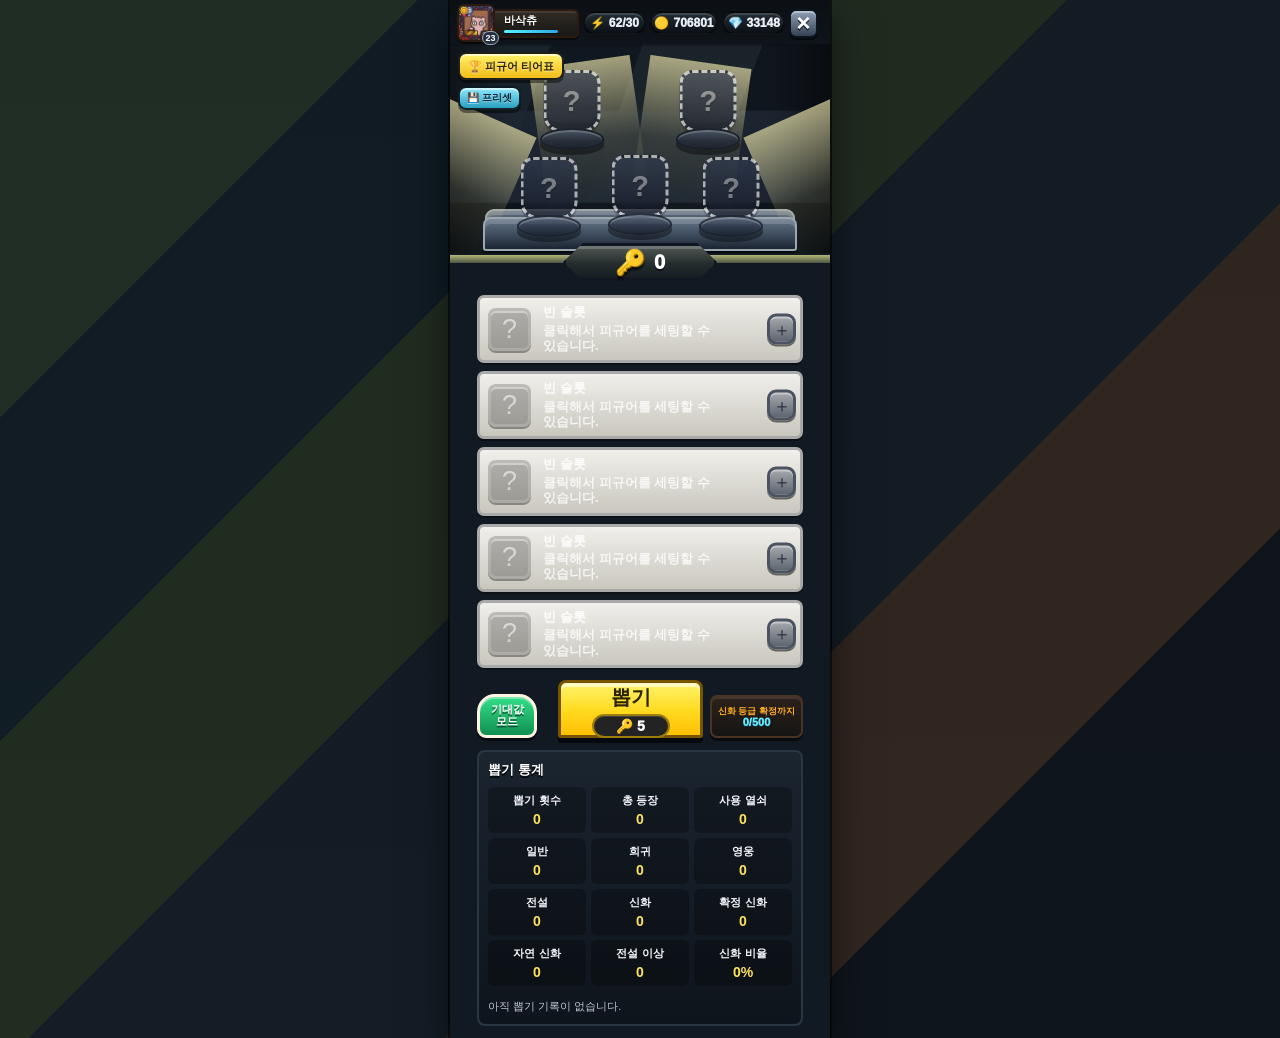
==== commit 62b5f565: "Add preset save and load" ====
--- a/index.html
+++ b/index.html
@@ -80,6 +80,14 @@
       text-shadow: 0 1px 0 rgba(255,255,255,.45);
       white-space: nowrap;
     }
+    .preset-open-btn {
+      top: 42px;
+      min-height: 24px;
+      padding: 0 7px;
+      background: linear-gradient(180deg, #8fe9ff, #2a9fc0);
+      color: #062536;
+      font-size: 10px;
+    }
     .tier-open-btn:active {
       transform: translateY(2px);
       box-shadow: inset 0 2px 0 rgba(255,255,255,.5), 0 1px 0 rgba(0,0,0,.45);
@@ -1266,6 +1274,26 @@
     .tier-detail-section b {
       color: #00813a;
     }
+    .preset-state {
+      min-height: 42px;
+      padding: 9px;
+      border-radius: 8px;
+      background: rgba(0,0,0,.28);
+      color: #d8e2ee;
+      font-size: 12px;
+      font-weight: 850;
+      line-height: 1.35;
+    }
+    .preset-state b {
+      color: #ffe45a;
+    }
+    .modal-actions.three {
+      grid-template-columns: 1fr 1fr 1fr;
+    }
+    .modal-delete {
+      background: linear-gradient(180deg, #ff8b8b, #c33737);
+      color: #fff;
+    }
     .modal-grid {
       display: grid;
       gap: 9px;
@@ -1491,6 +1519,7 @@
 
     <section class="machine">
       <button class="tier-open-btn" id="tierBtn" type="button">🏆 피규어 티어표</button>
+      <button class="tier-open-btn preset-open-btn" id="presetBtn" type="button">💾 프리셋</button>
       <div class="spotlight s1"></div><div class="spotlight s2"></div><div class="spotlight s3"></div><div class="spotlight s4"></div>
       <div class="stage"></div>
       <div class="slots" id="slotStage"></div>
@@ -1593,6 +1622,21 @@
       <div class="modal-actions">
         <button class="modal-cancel" id="gaugeCancelBtn">취소</button>
         <button class="modal-apply" id="gaugeApplyBtn">설정</button>
+      </div>
+    </div>
+  </div>
+
+  <div class="modal-backdrop" id="presetModal" hidden>
+    <div class="modal-panel">
+      <h3>프리셋 저장 / 불러오기</h3>
+      <div class="preset-state" id="presetState">저장된 프리셋 없음</div>
+      <div class="modal-actions three">
+        <button class="modal-cancel" id="presetCloseBtn">닫기</button>
+        <button class="modal-delete" id="presetDeleteBtn">삭제</button>
+        <button class="modal-apply" id="presetSaveBtn">저장</button>
+      </div>
+      <div class="modal-actions single">
+        <button class="modal-apply" id="presetLoadBtn">불러오기</button>
       </div>
     </div>
   </div>
@@ -1690,6 +1734,7 @@
     const expectationKeyCap = 80000;
     const expectationBatchSize = 1;
     const expectationMaxMs = 6500;
+    const presetStorageKey = "blobFigureSimulatorPresetV1";
 
     const figures = [
       { name: "다이아블롭", emoji: "💎", color: "#76e7ff", effect: "공격력 증가", unit: "%", ranges: [[0.1,2],[2,4],[4,6],[6,8],[8,10]] },
@@ -1940,6 +1985,150 @@
       $("tierDetailModal").hidden = true;
     }
 
+    function serializeSlot(slot) {
+      if (!slot || slot.empty) return { empty: true, locked: false };
+      return {
+        empty: false,
+        figureName: slot.figure.name,
+        grade: slot.grade,
+        percent: slot.percent,
+        locked: !!slot.locked,
+        manual: !!slot.manual,
+        expectationCurrent: !!slot.expectationCurrent,
+      };
+    }
+
+    function restoreSlot(savedSlot) {
+      if (!savedSlot || savedSlot.empty) return { empty: true, locked: false };
+      return {
+        figure: figureByName(savedSlot.figureName),
+        grade: grades.includes(savedSlot.grade) ? savedSlot.grade : "신화",
+        percent: clampInt(savedSlot.percent || 100, 1, 100),
+        locked: !!savedSlot.locked,
+        manual: !!savedSlot.manual,
+        expectationCurrent: !!savedSlot.expectationCurrent,
+      };
+    }
+
+    function serializeTarget(target) {
+      if (!target || target.empty) return null;
+      return {
+        options: normalizeTargetOptions(target).map(option => ({
+          figureName: option.figure.name,
+          grade: option.grade,
+          percent: option.percent,
+        })),
+      };
+    }
+
+    function restoreTarget(savedTarget) {
+      if (!savedTarget || !Array.isArray(savedTarget.options) || !savedTarget.options.length) return null;
+      const options = savedTarget.options.slice(0, 5).map(option => makeTargetOption(
+        figureByName(option.figureName),
+        grades.includes(option.grade) ? option.grade : "신화",
+        clampInt(option.percent || 1, 1, 100)
+      ));
+      const primary = options[0];
+      return {
+        figure: primary.figure,
+        grade: primary.grade,
+        gradeIndex: primary.gradeIndex,
+        percent: primary.percent,
+        options,
+        empty: false,
+      };
+    }
+
+    function readPreset() {
+      try {
+        const raw = localStorage.getItem(presetStorageKey);
+        return raw ? JSON.parse(raw) : null;
+      } catch {
+        return null;
+      }
+    }
+
+    function formatPresetTime(value) {
+      if (!value) return "-";
+      const date = new Date(value);
+      if (Number.isNaN(date.getTime())) return "-";
+      return date.toLocaleString("ko-KR", { dateStyle: "short", timeStyle: "short" });
+    }
+
+    function updatePresetState() {
+      const preset = readPreset();
+      if (!preset) {
+        $("presetState").innerHTML = "저장된 프리셋 없음";
+        $("presetLoadBtn").disabled = true;
+        $("presetDeleteBtn").disabled = true;
+        return;
+      }
+      const savedSlots = Array.isArray(preset.slots) ? preset.slots.filter(slot => slot && !slot.empty).length : 0;
+      const savedTargets = Array.isArray(preset.targetSlots) ? preset.targetSlots.filter(Boolean).length : 0;
+      $("presetState").innerHTML = `저장됨: <b>${formatPresetTime(preset.savedAt)}</b><br>피규어 ${savedSlots}칸 · 목표 ${savedTargets}칸 · 게이지 ${preset.gauge || 0}/500`;
+      $("presetLoadBtn").disabled = false;
+      $("presetDeleteBtn").disabled = false;
+    }
+
+    function openPresetModal() {
+      updatePresetState();
+      $("presetModal").hidden = false;
+    }
+
+    function closePresetModal() {
+      $("presetModal").hidden = true;
+    }
+
+    function savePreset() {
+      const preset = {
+        savedAt: new Date().toISOString(),
+        version: 1,
+        expectationMode,
+        simulatorMode,
+        keyBalance,
+        gauge,
+        slots: slots.map(serializeSlot),
+        targetSlots: targetSlots.map(serializeTarget),
+      };
+      localStorage.setItem(presetStorageKey, JSON.stringify(preset));
+      addLog("프리셋 저장 완료");
+      updatePresetState();
+      render();
+    }
+
+    function loadPreset() {
+      const preset = readPreset();
+      if (!preset) {
+        updatePresetState();
+        return;
+      }
+      expectationMode = !!preset.expectationMode;
+      simulatorMode = !!preset.simulatorMode;
+      keyBalance = Math.max(0, Math.floor(Number(preset.keyBalance || 0)));
+      gauge = Math.max(0, Math.floor(Number(preset.gauge || 0)));
+      slots = Array.from({ length: 5 }, (_, index) => restoreSlot(preset.slots?.[index]));
+      targetSlots = Array.from({ length: 5 }, (_, index) => restoreTarget(preset.targetSlots?.[index]));
+      expectationResultHtml = "";
+      expectationAnimating = false;
+      expectationPreviewSlots = [];
+      drawAnimating = false;
+      drawGlowIndexes = [];
+      if (drawGlowTimer) {
+        clearTimeout(drawGlowTimer);
+        drawGlowTimer = null;
+      }
+      addLog("프리셋 불러오기 완료");
+      closePresetModal();
+      render();
+    }
+
+    function deletePreset() {
+      localStorage.removeItem(presetStorageKey);
+      addLog("프리셋 삭제 완료");
+      updatePresetState();
+      render();
+    }
+
     function buildEffect(slot) {
       const fig = slot.figure;
       const gradeIndex = grades.indexOf(slot.grade);
@@ -2413,6 +2602,7 @@
       $("slotModal").hidden = true;
       $("keyModal").hidden = true;
       $("gaugeModal").hidden = true;
+      $("presetModal").hidden = true;
       $("expectResultModal").hidden = true;
       $("expectModal").hidden = true;
       $("mythicConfirmModal").hidden = true;
@@ -3254,6 +3444,11 @@
     $("tierBtn").addEventListener("click", openTierModal);
     $("tierCloseBtn").addEventListener("click", closeTierModal);
     $("tierDetailCloseBtn").addEventListener("click", closeTierDetailModal);
+    $("presetBtn").addEventListener("click", openPresetModal);
+    $("presetCloseBtn").addEventListener("click", closePresetModal);
+    $("presetSaveBtn").addEventListener("click", savePreset);
+    $("presetLoadBtn").addEventListener("click", loadPreset);
+    $("presetDeleteBtn").addEventListener("click", deletePreset);
     $("resetBtn").addEventListener("click", resetAll);
     $("gaugeInput").addEventListener("change", () => { applyGaugeInput(); render(); });
     $("keyBadge").addEventListener("click", openKeySetup);
@@ -3288,6 +3483,7 @@
     $("slotModal").addEventListener("click", (event) => { if (event.target === $("slotModal")) closeSlotSetup(); });
     $("keyModal").addEventListener("click", (event) => { if (event.target === $("keyModal")) closeKeySetup(); });
     $("gaugeModal").addEventListener("click", (event) => { if (event.target === $("gaugeModal")) closeGaugeSetup(); });
+    $("presetModal").addEventListener("click", (event) => { if (event.target === $("presetModal")) closePresetModal(); });
     $("tierModal").addEventListener("click", (event) => {
       if (event.target === $("tierModal")) {
         closeTierModal();
@@ -3347,10 +3543,11 @@
     $("mythicConfirmModal").addEventListener("click", (event) => { if (event.target === $("mythicConfirmModal")) closeMythicConfirm(); });
     document.addEventListener("keydown", (event) => {
       if (event.key !== "Escape") return;
-      const hadOpenModal = !$("slotModal").hidden || !$("keyModal").hidden || !$("gaugeModal").hidden || !$("expectModal").hidden || !$("expectResultModal").hidden || !$("mythicConfirmModal").hidden || !$("tierModal").hidden || !$("tierDetailModal").hidden;
+      const hadOpenModal = !$("slotModal").hidden || !$("keyModal").hidden || !$("gaugeModal").hidden || !$("presetModal").hidden || !$("expectModal").hidden || !$("expectResultModal").hidden || !$("mythicConfirmModal").hidden || !$("tierModal").hidden || !$("tierDetailModal").hidden;
       closeSlotSetup();
       closeKeySetup();
       closeGaugeSetup();
+      closePresetModal();
       closeExpectationResultModal();
       closeMythicConfirm();
       closeTierModal();
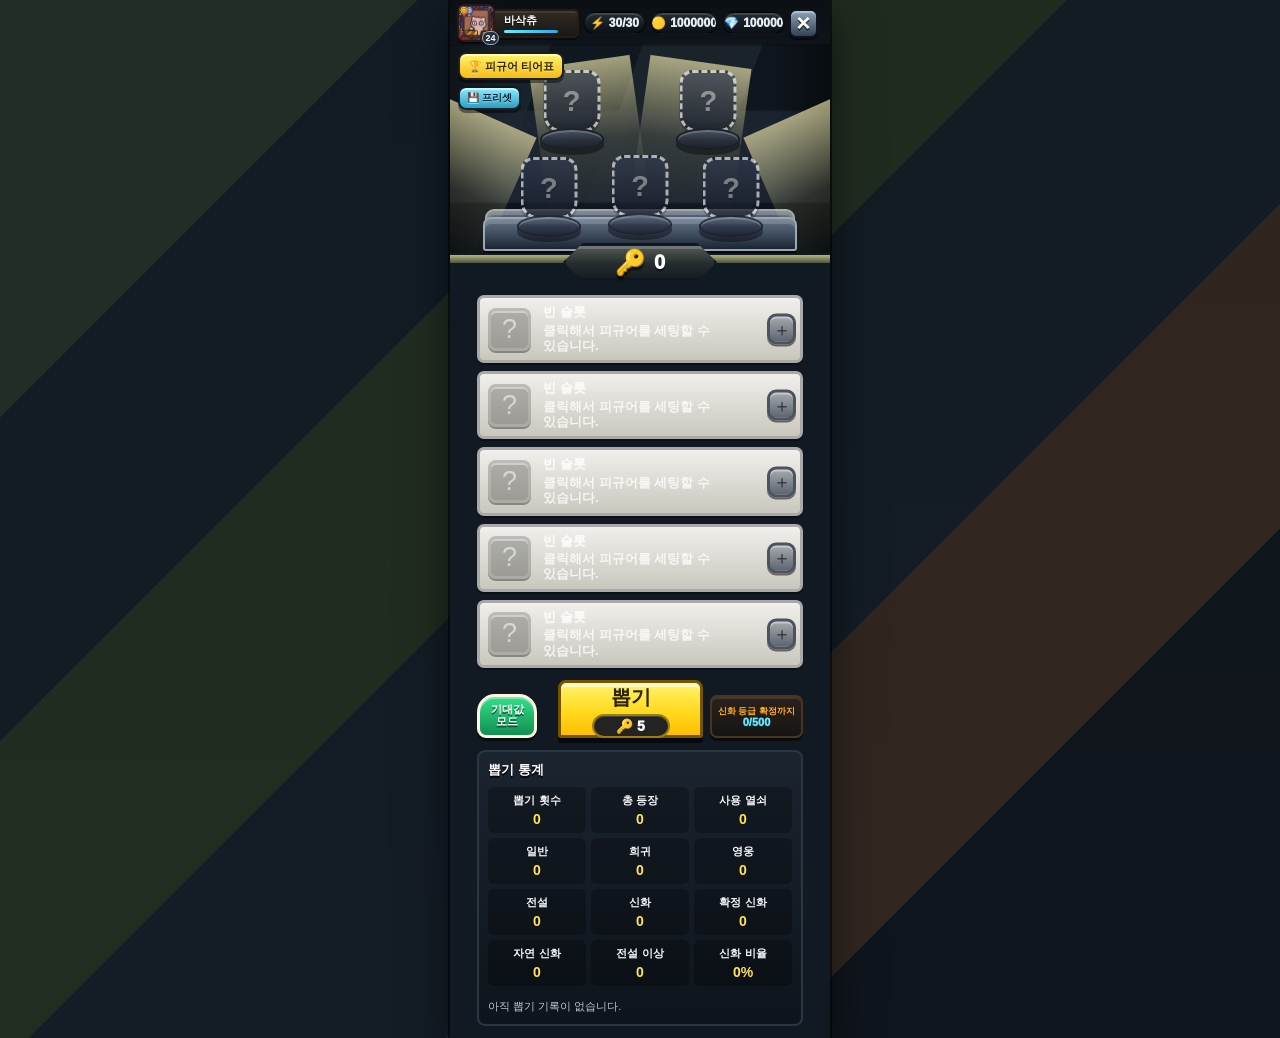
==== commit 89c00269: "Update index.html" ====
--- a/index.html
+++ b/index.html
@@ -3,7 +3,7 @@
 <head>
   <meta charset="UTF-8" />
   <meta name="viewport" content="width=device-width, initial-scale=1.0" />
-  <title>블롭 피규어 뽑기 시뮬레이터 v6</title>
+  <title>블롭 피규어 뽑기 시뮬레이터 v7</title>
   <style>
     :root {
       --bg: #111725;
@@ -1507,13 +1507,13 @@
         <div class="profile-tile">
           <img src="images/31.png" alt="바삭츄" onerror="this.style.display='none'; this.nextElementSibling.style.display='flex';">
           <span class="profile-fallback">?</span>
-          <b>23</b>
+          <b>24</b>
         </div>
         <div class="player-name">바삭츄</div>
       </div>
-      <div class="hud-chip">⚡ <span>62/30</span></div>
-      <div class="hud-chip">🟡 <span>706801</span></div>
-      <div class="hud-chip">💎 <span>33148</span></div>
+      <div class="hud-chip">⚡ <span>30/30</span></div>
+      <div class="hud-chip">🟡 <span>1000000</span></div>
+      <div class="hud-chip">💎 <span>100000</span></div>
       <button class="small-btn" id="resetBtn" title="초기화">×</button>
     </div>
 
